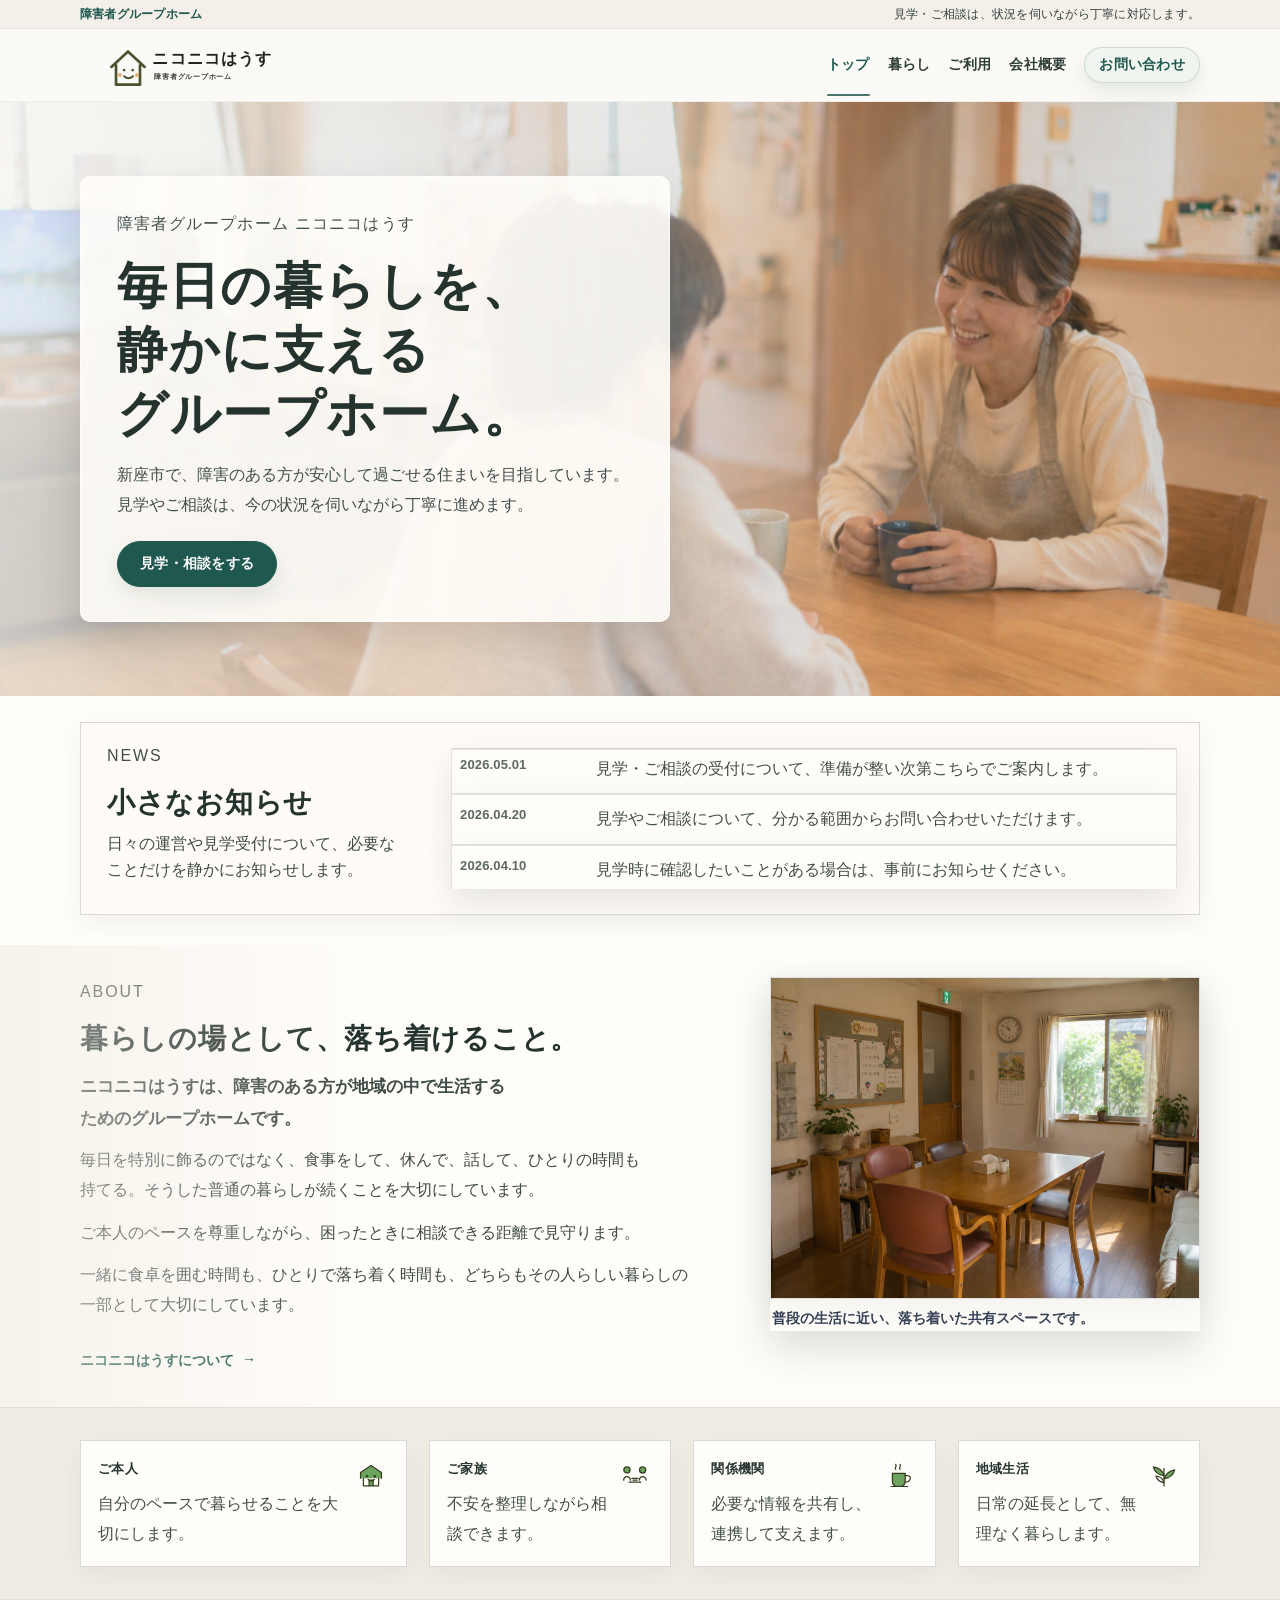
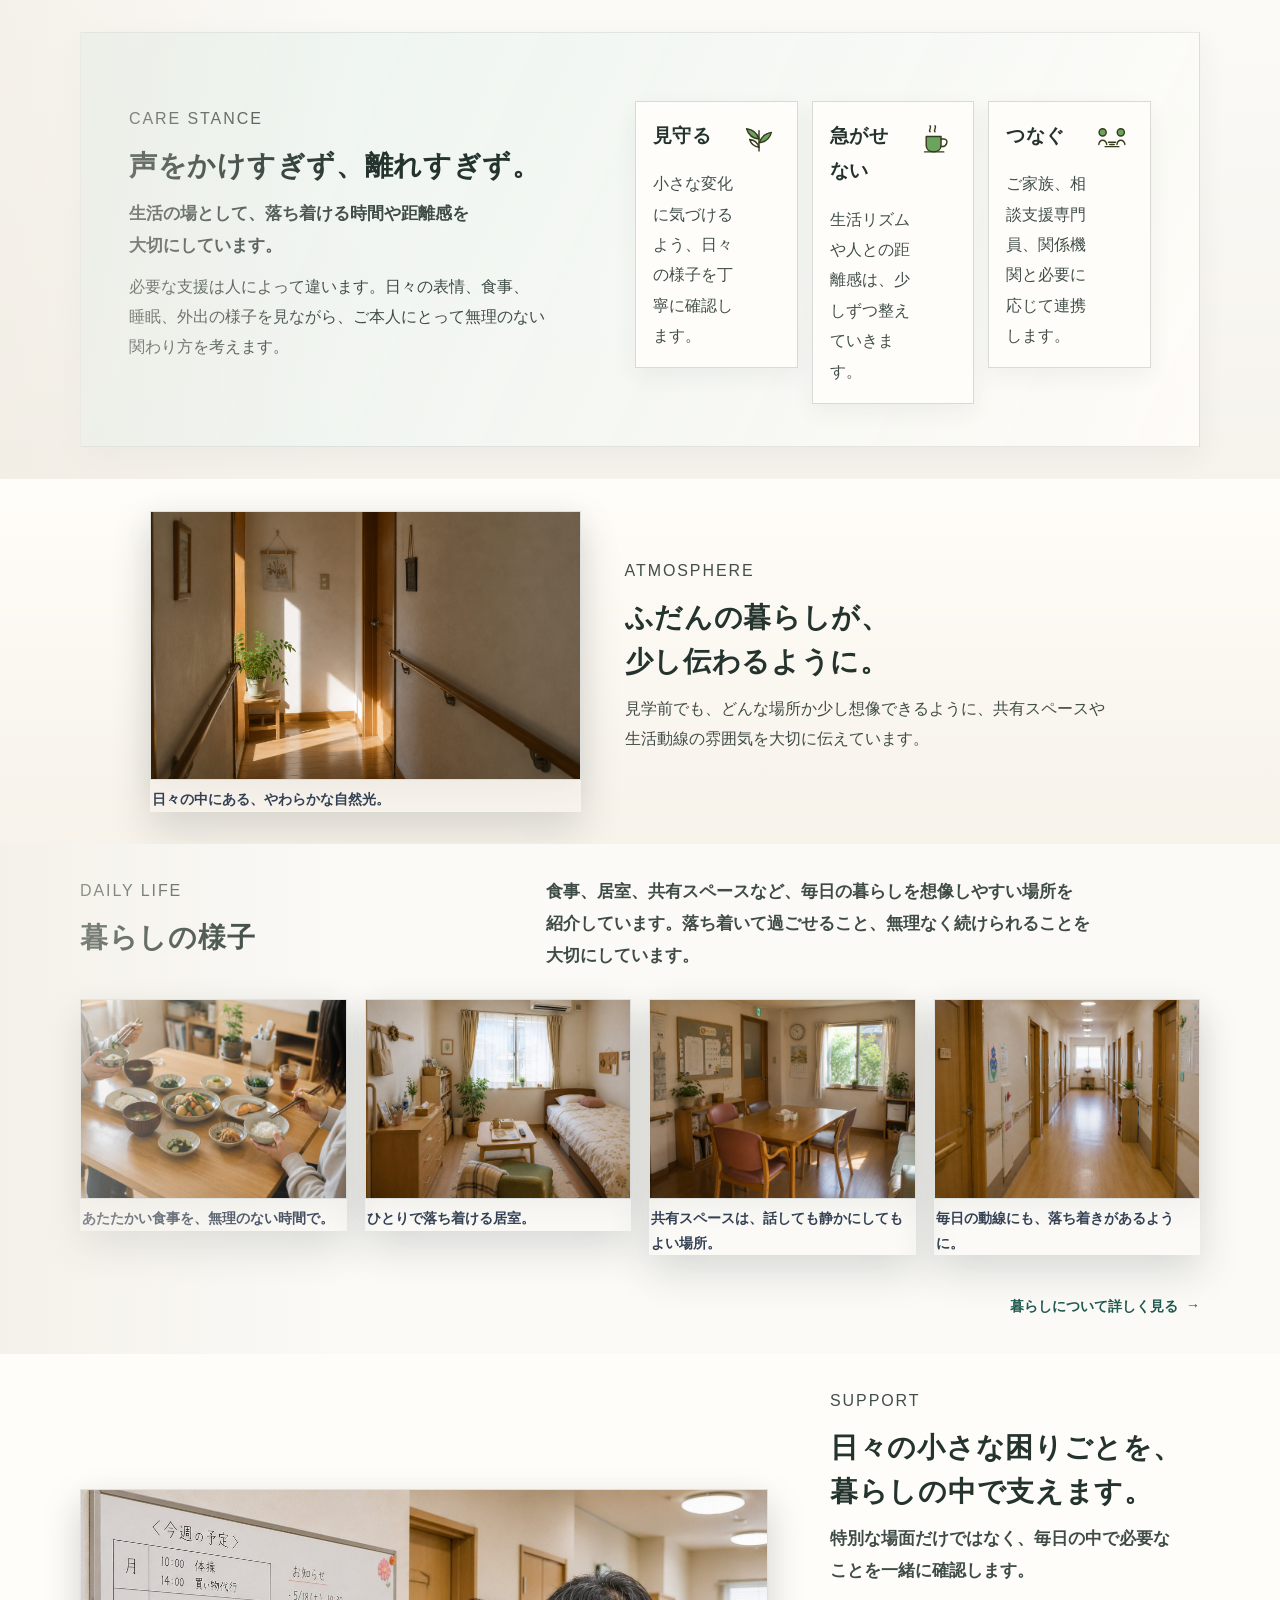
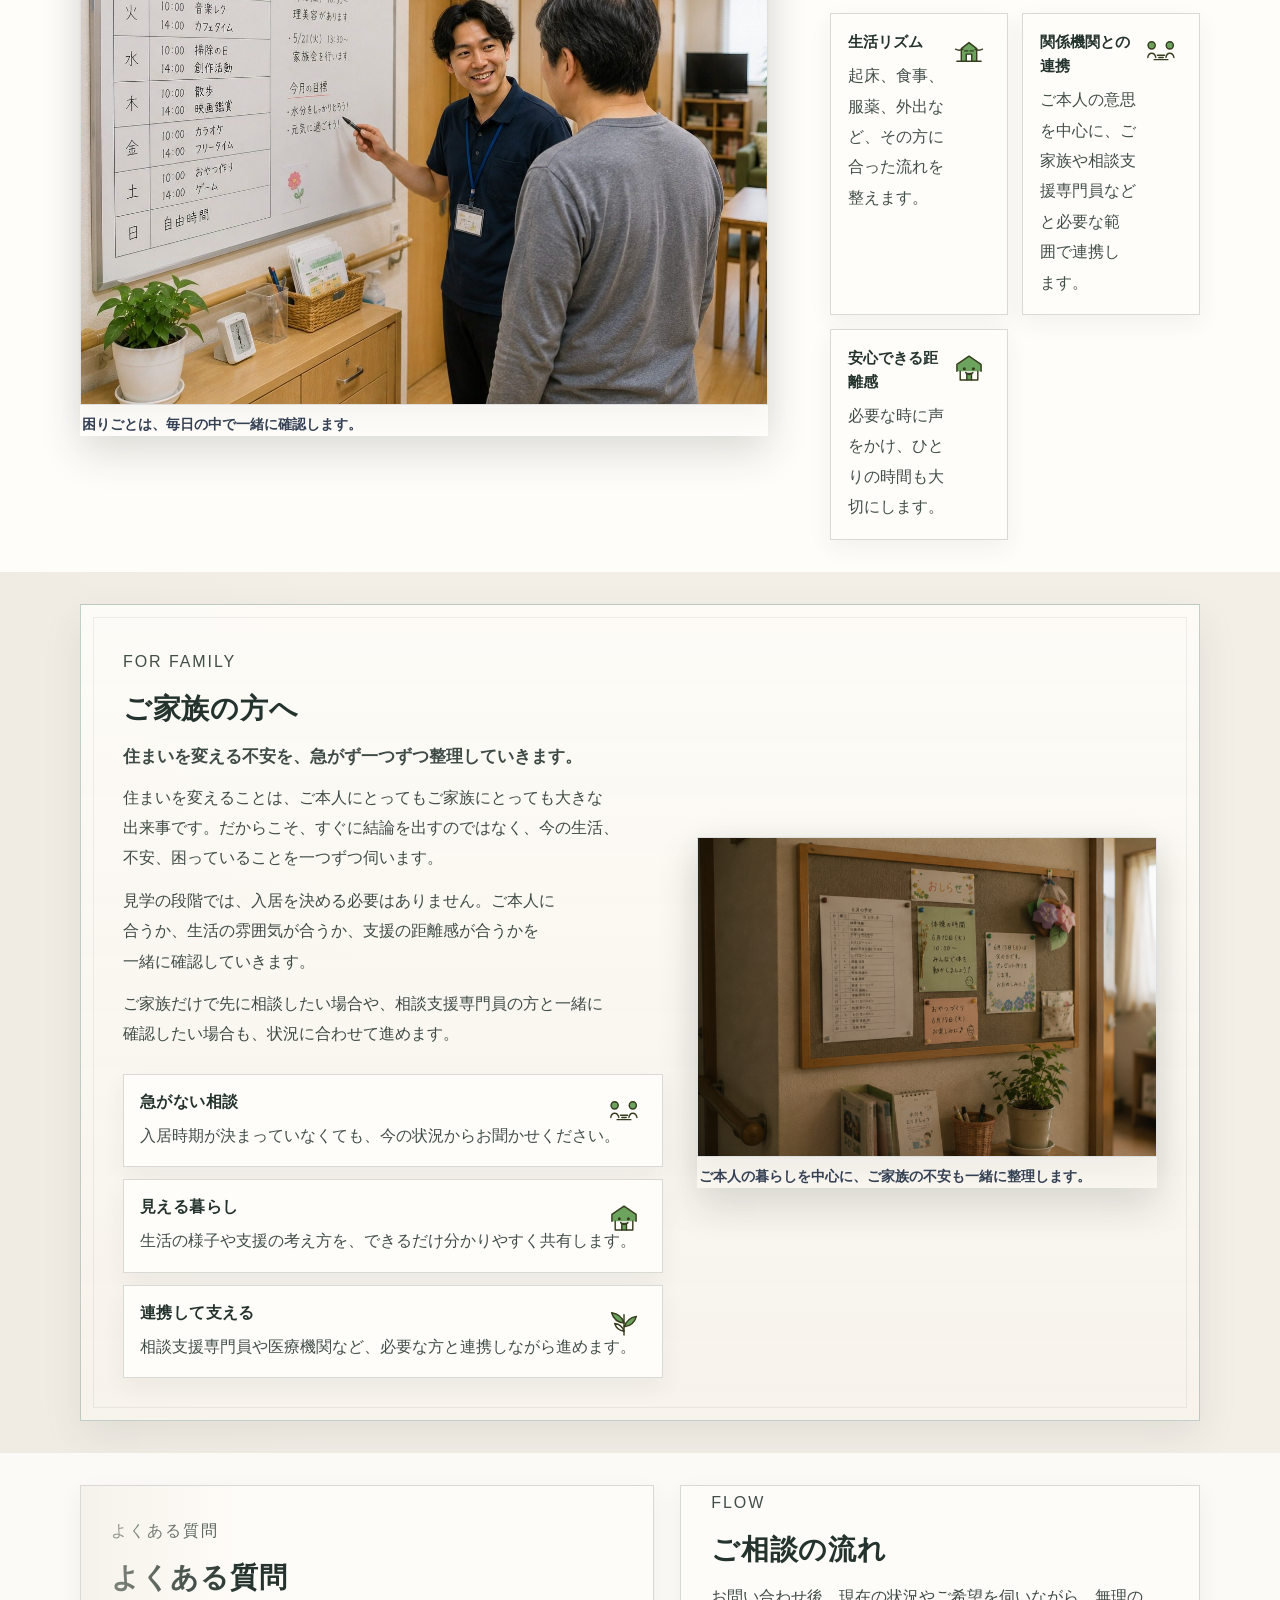
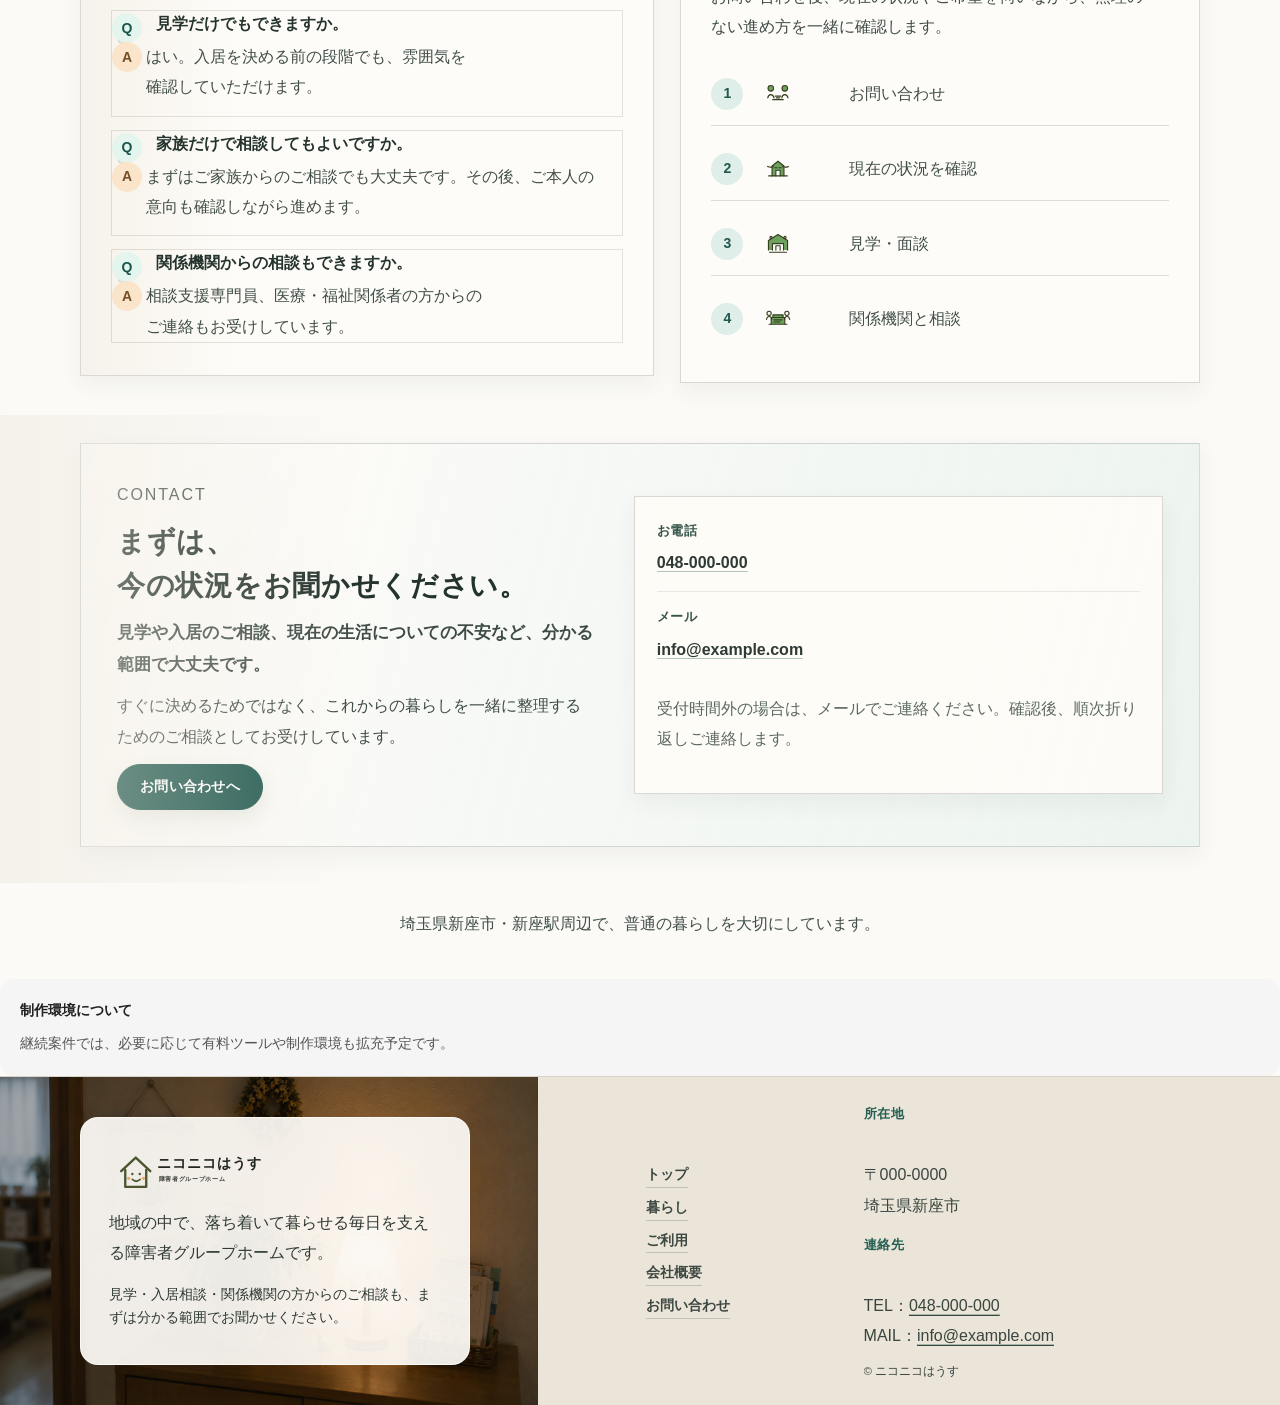
==== nikoniko/index.html @ 6be2452c "Add files via upload" ====
<!DOCTYPE html>

<html lang="ja">
<head>
<meta charset="utf-8"/>
<meta content="width=device-width, initial-scale=1.0" name="viewport"/>
<title>障害者グループホーム ニコニコはうす｜新座市・新座駅周辺</title>
<meta content="ニコニコはうすは、埼玉県新座市・新座駅周辺で落ち着いた暮らしを大切にする障害者グループホームです。普通の生活を大切にしながら、安心して過ごせる住まいを目指しています。" name="description"/>
<link href="assets/img/favicon.ico" rel="icon" sizes="any"/>
<link href="assets/img/favicon.svg" rel="icon" type="image/svg+xml"/>
<link href="assets/img/favicon.png" rel="icon" type="image/png"/>
<link href="assets/img/apple-touch-icon.png" rel="apple-touch-icon"/>
<link href="assets/css/style.css?v=20260510-integrated" rel="stylesheet"/>
<meta content="障害者グループホーム ニコニコはうす｜新座市・新座駅周辺" property="og:title"/><meta content="ニコニコはうすは、埼玉県新座市・新座駅周辺で落ち着いた暮らしを大切にする障害者グループホームです。普通の生活を大切にしながら、安心して過ごせる住まいを目指しています。" property="og:description"/><meta content="website" property="og:type"/><meta content="ニコニコはうす" property="og:site_name"/><meta content="assets/img/hero-sub01.png" property="og:image"/><meta content="summary_large_image" name="twitter:card"/></head>
<body class="page-home">
<header class="site-header">
<div aria-hidden="true" class="header-topline">
<div class="container header-topline-inner">
<span>障害者グループホーム</span>
<span>見学・ご相談は、状況を伺いながら丁寧に対応します。</span>
</div>
</div>
<div class="container header-inner">
<a aria-label="ニコニコはうす トップへ" class="site-logo site-logo-image" href="index.html">
<img alt="ニコニコはうす 障害者グループホーム" src="assets/img/logo-nikoniko-house.svg"/>
</a>
<nav aria-label="グローバルナビゲーション" class="site-nav">
<a class="active" href="index.html">トップ</a>
<a class="" href="life.html">暮らし</a>
<a class="" href="guide.html">ご利用</a>
<a class="" href="company.html">会社概要</a>
<a class="nav-contact" href="contact.html">お問い合わせ</a>
</nav>
</div>
</header>
<main>
<section class="niko-fv" data-fv-version="fv-video3-synced" id="top-fv">
<div aria-hidden="true" class="niko-fv-video-stack">
<video class="niko-fv-video is-consultation is-active" muted="" playsinline="" poster="assets/img/hero-sub01.png" preload="auto">
<source src="assets/video/fv-consultation.mp4" type="video/mp4"/>
</video>
<video class="niko-fv-video is-people" muted="" playsinline="" poster="assets/img/hero-main.png" preload="auto">
<source src="assets/video/fv-people.mp4" type="video/mp4"/>
</video>
<video class="niko-fv-video is-entrance" muted="" playsinline="" poster="assets/img/hero-sub02.png" preload="auto">
<source src="assets/video/fv-entrance.mp4" type="video/mp4"/>
</video>
</div>
<div aria-hidden="true" class="niko-fv-overlay"></div>
<div class="container niko-fv-container">
<div class="niko-fv-copy">
<p class="niko-fv-label">障害者グループホーム ニコニコはうす</p>
<h1>毎日の暮らしを、<br/>静かに支える<br/>グループホーム。</h1>
<p class="niko-fv-lead">新座市で、障害のある方が安心して過ごせる住まいを目指しています。見学やご相談は、今の状況を伺いながら丁寧に進めます。</p>
<div class="niko-fv-actions">
<a class="btn-primary" href="contact.html">見学・相談をする</a>
</div>
</div>
</div>
</section>
<section class="section news-section">
<div class="container news-board">
<div class="news-heading">
<p class="eyebrow">News</p>
<h2 class="section-title">小さなお知らせ</h2>
<p class="section-text">日々の運営や見学受付について、必要なことだけを静かにお知らせします。</p>
</div>
<div aria-label="お知らせ一覧" class="news-list">
<article><time datetime="2026-05-01">2026.05.01</time><p>見学・ご相談の受付について、準備が整い次第こちらでご案内します。</p></article>
<article><time datetime="2026-04-20">2026.04.20</time><p>見学やご相談について、分かる範囲からお問い合わせいただけます。</p></article>
<article><time datetime="2026-04-10">2026.04.10</time><p>見学時に確認したいことがある場合は、事前にお知らせください。</p></article>
</div>
</div>
</section>
<section class="section intro-section" id="about">
<div class="container intro-layout">
<div class="intro-text">
<p class="eyebrow">About</p>
<h2 class="section-title">暮らしの場として、落ち着けること。</h2>
<p class="section-lead">ニコニコはうすは、障害のある方が地域の中で生活するためのグループホームです。</p>
<p class="section-text">毎日を特別に飾るのではなく、食事をして、休んで、話して、ひとりの時間も持てる。そうした普通の暮らしが続くことを大切にしています。</p>
<p class="section-text">ご本人のペースを尊重しながら、困ったときに相談できる距離で見守ります。</p><p class="section-text">一緒に食卓を囲む時間も、ひとりで落ち着く時間も、どちらもその人らしい暮らしの一部として大切にしています。</p>
<a class="text-link" href="company.html">ニコニコはうすについて</a>
</div>
<figure class="intro-photo photo-soft">
<img alt="共有スペースの生活の気配" decoding="async" loading="lazy" src="assets/img/common_space_01.jpg"/>
<figcaption>普段の生活に近い、落ち着いた共有スペースです。</figcaption>
</figure>
</div>
</section>
<section class="section quiet-band">
<div class="container reassurance-strip">
<div><img alt="" aria-hidden="true" class="quiet-card-icon" src="assets/img/illustrations/illust-house.svg"/><span>ご本人</span><p>自分のペースで暮らせることを大切にします。</p></div>
<div><img alt="" aria-hidden="true" class="quiet-card-icon" src="assets/img/illustrations/illust-consultation.svg"/><span>ご家族</span><p>不安を整理しながら相談できます。</p></div>
<div><img alt="" aria-hidden="true" class="quiet-card-icon" src="assets/img/illustrations/illust-cup.svg"/><span>関係機関</span><p>必要な情報を共有し、連携して支えます。</p></div>
<div><img alt="" aria-hidden="true" class="quiet-card-icon" src="assets/img/illustrations/illust-leaf.svg"/><span>地域生活</span><p>日常の延長として、無理なく暮らします。</p></div>
</div>
</section>
<section class="section values-section" id="values">
<div class="container values-layout">
<div>
<p class="eyebrow">Care stance</p>
<h2 class="section-title">声をかけすぎず、離れすぎず。</h2>
<p class="section-lead">生活の場として、落ち着ける時間や距離感を大切にしています。</p>
<p class="section-text">必要な支援は人によって違います。日々の表情、食事、睡眠、外出の様子を見ながら、ご本人にとって無理のない関わり方を考えます。</p>
</div>
<div class="value-cards">
<article><img alt="" aria-hidden="true" class="card-mini-icon" src="assets/img/illustrations/illust-leaf.svg"/><h3>見守る</h3><p>小さな変化に気づけるよう、日々の様子を丁寧に確認します。</p></article>
<article><img alt="" aria-hidden="true" class="card-mini-icon" src="assets/img/illustrations/illust-cup.svg"/><h3>急がせない</h3><p>生活リズムや人との距離感は、少しずつ整えていきます。</p></article>
<article><img alt="" aria-hidden="true" class="card-mini-icon" src="assets/img/illustrations/illust-consultation.svg"/><h3>つなぐ</h3><p>ご家族、相談支援専門員、関係機関と必要に応じて連携します。</p></article>
</div>
</div>
</section>
<section class="section home-air-break-section">
<div class="container home-air-break">
<figure class="photo-soft">
<img alt="室内に入る自然光" decoding="async" loading="lazy" src="assets/img/company_light_01.jpg"/>
<figcaption>日々の中にある、やわらかな自然光。</figcaption>
</figure>
<div>
<p class="eyebrow">Atmosphere</p>
<h2 class="section-title">ふだんの暮らしが、少し伝わるように。</h2>
<p class="section-text">見学前でも、どんな場所か少し想像できるように、共有スペースや生活動線の雰囲気を大切に伝えています。</p>
</div>
</div>
</section>
<section class="section life-section" id="life">
<div class="container">
<div class="section-heading split-heading">
<div>
<p class="eyebrow">Daily life</p>
<h2 class="section-title">暮らしの様子</h2>
</div>
<p class="section-lead">食事、居室、共有スペースなど、毎日の暮らしを想像しやすい場所を紹介しています。落ち着いて過ごせること、無理なく続けられることを大切にしています。</p>
</div>
<div class="editorial-gallery">
<figure class="life-photo-large photo-soft"><img alt="食卓まわりの自然な生活感" decoding="async" loading="lazy" src="assets/img/meal.jpg"/><figcaption>あたたかい食事を、無理のない時間で。</figcaption></figure>
<figure class="life-photo-tall photo-soft"><img alt="居室" decoding="async" loading="lazy" src="assets/img/room.jpg"/><figcaption>ひとりで落ち着ける居室。</figcaption></figure>
<figure class="life-photo-mid photo-soft"><img alt="共有スペース" decoding="async" loading="lazy" src="assets/img/common_space_01.jpg"/><figcaption>共有スペースは、話しても静かにしてもよい場所。</figcaption></figure>
<figure class="life-photo-small photo-soft"><img alt="廊下" decoding="async" loading="lazy" src="assets/img/hallway.jpg"/><figcaption>毎日の動線にも、落ち着きがあるように。</figcaption></figure>
</div>
<div class="section-link-row"><a class="text-link" href="life.html">暮らしについて詳しく見る</a></div>
</div>
</section>
<section class="section support-section" id="support">
<div class="container support-layout">
<figure class="support-photo photo-soft"><img alt="支援の様子" decoding="async" loading="lazy" src="assets/img/support.jpg"/><figcaption>困りごとは、毎日の中で一緒に確認します。</figcaption></figure>
<div>
<p class="eyebrow">Support</p>
<h2 class="section-title">日々の小さな困りごとを、暮らしの中で支えます。</h2>
<p class="section-lead">特別な場面だけではなく、毎日の中で必要なことを一緒に確認します。</p>
<div class="simple-list">
<article><img alt="" aria-hidden="true" class="card-mini-icon" src="assets/img/illustrations/illust-start.svg"/><h3>生活リズム</h3><p>起床、食事、服薬、外出など、その方に合った流れを整えます。</p></article>
<article><img alt="" aria-hidden="true" class="card-mini-icon" src="assets/img/illustrations/illust-consultation.svg"/><h3>関係機関との連携</h3><p>ご本人の意思を中心に、ご家族や相談支援専門員などと必要な範囲で連携します。</p></article>
<article><img alt="" aria-hidden="true" class="card-mini-icon" src="assets/img/illustrations/illust-house.svg"/><h3>安心できる距離感</h3><p>必要な時に声をかけ、ひとりの時間も大切にします。</p></article>
</div>
</div>
</div>
</section>
<section class="section family-section" id="family">
<div class="container family-layout family-card-strong">
<div class="family-text">
<p class="eyebrow">For family</p>
<h2 class="section-title">ご家族の方へ</h2>
<p class="section-lead">住まいを変える不安を、急がず一つずつ整理していきます。</p>
<p class="section-text">住まいを変えることは、ご本人にとってもご家族にとっても大きな出来事です。だからこそ、すぐに結論を出すのではなく、今の生活、不安、困っていることを一つずつ伺います。</p>
<p class="section-text">見学の段階では、入居を決める必要はありません。ご本人に合うか、生活の雰囲気が合うか、支援の距離感が合うかを一緒に確認していきます。</p><p class="section-text">ご家族だけで先に相談したい場合や、相談支援専門員の方と一緒に確認したい場合も、状況に合わせて進めます。</p>
<div class="family-notes">
<article><img alt="" aria-hidden="true" class="card-mini-icon" src="assets/img/illustrations/illust-consultation.svg"/><h3>急がない相談</h3><p>入居時期が決まっていなくても、今の状況からお聞かせください。</p></article>
<article><img alt="" aria-hidden="true" class="card-mini-icon" src="assets/img/illustrations/illust-house.svg"/><h3>見える暮らし</h3><p>生活の様子や支援の考え方を、できるだけ分かりやすく共有します。</p></article>
<article><img alt="" aria-hidden="true" class="card-mini-icon" src="assets/img/illustrations/illust-leaf.svg"/><h3>連携して支える</h3><p>相談支援専門員や医療機関など、必要な方と連携しながら進めます。</p></article>
</div>
</div>
<figure class="family-photo photo-soft">
<img alt="小さなお知らせ掲示" decoding="async" loading="lazy" src="assets/img/news_board_01.jpg"/>
<figcaption>ご本人の暮らしを中心に、ご家族の不安も一緒に整理します。</figcaption>
</figure>
</div>
</section>
<section class="section guide-section">
<div class="container lower-two-column">
<section class="faq-panel" id="faq">
<p class="eyebrow">よくある質問</p>
<h2 class="section-title">よくある質問</h2>
<div class="faq-list">
<article class="faq-item"><h3>見学だけでもできますか。</h3><p class="faq-answer">はい。入居を決める前の段階でも、雰囲気を確認していただけます。</p></article>
<article class="faq-item"><h3>家族だけで相談してもよいですか。</h3><p class="faq-answer">まずはご家族からのご相談でも大丈夫です。その後、ご本人の意向も確認しながら進めます。</p></article>
<article class="faq-item"><h3>関係機関からの相談もできますか。</h3><p class="faq-answer">相談支援専門員、医療・福祉関係者の方からのご連絡もお受けしています。</p></article>
</div>
</section>
<section class="flow-panel">
<p class="eyebrow">Flow</p>
<h2 class="section-title">ご相談の流れ</h2>
<p class="section-text">お問い合わせ後、現在の状況やご希望を伺いながら、無理のない進め方を一緒に確認します。</p>
<ol class="flow-list">
<li><span>1</span><img alt="" aria-hidden="true" class="flow-illust" src="assets/img/illustrations/illust-consultation.svg"/><p>お問い合わせ</p></li>
<li><span>2</span><img alt="" aria-hidden="true" class="flow-illust" src="assets/img/illustrations/illust-start.svg"/><p>現在の状況を確認</p></li>
<li><span>3</span><img alt="" aria-hidden="true" class="flow-illust" src="assets/img/illustrations/illust-tour.svg"/><p>見学・面談</p></li>
<li><span>4</span><img alt="" aria-hidden="true" class="flow-illust" src="assets/img/illustrations/illust-trial.svg"/><p>関係機関と相談</p></li>
</ol>
</section>
</div>
</section>
<section class="section contact-section home-contact-section" id="contact">
<div class="container contact-panel">
<div class="contact-text">
<p class="eyebrow">Contact</p>
<h2 class="section-title">まずは、今の状況をお聞かせください。</h2>
<p class="section-lead">見学や入居のご相談、現在の生活についての不安など、分かる範囲で大丈夫です。</p>
<p class="section-text">すぐに決めるためではなく、これからの暮らしを一緒に整理するためのご相談としてお受けしています。</p>
<a class="btn-primary" href="contact.html">お問い合わせへ</a>
</div>
<div class="contact-box">
<div class="contact-item"><span>お電話</span><strong><a href="tel:0300000000">048-000-000</a></strong></div>
<div class="contact-item"><span>メール</span><strong><a href="mailto:info@example.com">info@example.com</a></strong></div>
<p class="footer-small">受付時間外の場合は、メールでご連絡ください。確認後、順次折り返しご連絡します。</p>
</div>
</div>
</section>
<div class="top-area-note">
<p>埼玉県新座市・新座駅周辺で、普通の暮らしを大切にしています。</p>
</div>

<div style="margin-top:40px;padding:18px 20px;background:#f5f5f5;border-radius:14px;font-size:0.9rem;line-height:1.9;color:#555;">
<strong style="display:block;margin-bottom:6px;color:#222;">制作環境について</strong>
継続案件では、必要に応じて有料ツールや制作環境も拡充予定です。
</div>

</main>
<nav aria-label="スマートフォン用固定ナビゲーション" class="sp-bottom-nav">
<a href="index.html">トップ</a>
<a href="life.html">暮らし</a>
<a href="guide.html">ご利用</a>
<a href="company.html">会社</a>
<a href="contact.html">相談</a>
</nav>
<footer class="site-footer">
<div class="container footer-main">
<div class="footer-about">
<a aria-label="ニコニコはうす トップへ" class="footer-logo" href="index.html">
<img alt="ニコニコはうす 障害者グループホーム" src="assets/img/logo-nikoniko-house.svg"/>
</a>
<p>地域の中で、落ち着いて暮らせる毎日を支える障害者グループホームです。</p>
<p class="footer-small">見学・入居相談・関係機関の方からのご相談も、まずは分かる範囲でお聞かせください。</p>
</div>
<div aria-label="フッターナビゲーション" class="footer-links">
<a href="index.html">トップ</a>
<a href="life.html">暮らし</a>
<a href="guide.html">ご利用</a>
<a href="company.html">会社概要</a>
<a href="contact.html">お問い合わせ</a>
</div>
<div class="footer-info">
<p><strong>所在地</strong><br/>〒000-0000<br/>埼玉県新座市</p>
<p><strong>連絡先</strong><br/>TEL：<a href="tel:0300000000">048-000-000</a><br/>MAIL：<a href="mailto:info@example.com">info@example.com</a></p>
<p class="footer-copy">© ニコニコはうす</p>
</div>
</div>
<div class="container footer-bottom">
<span>© ニコニコはうす</span>
<span>障害福祉サービス・共同生活援助</span>
</div>
</footer>
<script src="assets/js/main.js?v=20260510-integrated"></script>



</body>
</html>
---- nikoniko/assets/css/style.css ----
*,*::before,*::after{box-sizing:border-box}
:root{
  --ink:#2f3a36;
  --muted:#56635e;
  --soft:#fbfaf7;
  --paper:#fffdf9;
  --warm:#f3eee6;
  --warm-2:#eee6da;
  --green:#245f54;
  --green-soft:#e8f2ee;
  --line:rgba(47,58,54,.12);
  --shadow:0 10px 28px rgba(47,58,54,.055);
}
html{scroll-behavior:smooth}
body{margin:0;font-family:"Yu Gothic","Hiragino Kaku Gothic ProN","Meiryo",sans-serif;font-size:16px;line-height:1.9;color:var(--ink);background:var(--soft);-webkit-font-smoothing:antialiased;text-rendering:optimizeLegibility}
img{max-width:100%;display:block}
a{color:inherit;text-decoration:none}
p,h1,h2,h3{overflow-wrap:anywhere;text-wrap:pretty}
.container{width:min(1120px,calc(100% - 48px));margin:0 auto}

.site-header{position:sticky;top:0;z-index:40;background:rgba(251,250,247,.96);backdrop-filter:blur(14px);border-bottom:1px solid rgba(47,58,54,.1)}
.header-topline{background:rgba(241,236,228,.72);border-bottom:1px solid rgba(47,58,54,.075);font-size:12px;color:#64716b}
.header-topline-inner{min-height:28px;display:flex;align-items:center;justify-content:space-between;gap:18px;letter-spacing:.02em}
.header-topline-inner span:first-child{font-weight:700;color:var(--green)}
.header-inner{min-height:74px;display:flex;align-items:center;justify-content:space-between;gap:26px}
.site-logo{display:grid;grid-template-columns:auto 1fr;grid-template-areas:"mark name" "mark sub";column-gap:11px;align-items:center;color:var(--green);white-space:nowrap}
.logo-mark{grid-area:mark;width:38px;height:38px;display:inline-flex;align-items:center;justify-content:center;border:1px solid rgba(36,95,84,.22);border-radius:50%;background:#fffdf9;font-size:12px;font-weight:700;letter-spacing:.02em}
.logo-text{grid-area:name;font-size:20px;font-weight:700;letter-spacing:.04em;line-height:1.25}
.logo-sub{grid-area:sub;font-size:11px;font-weight:600;letter-spacing:.08em;color:#68746f;line-height:1.25}
.site-nav{display:flex;align-items:center;gap:21px;font-size:14px;color:#3d4a45}
.site-nav a{position:relative;font-weight:600;letter-spacing:.02em;line-height:1.4;transition:color .2s ease;padding:4px 0}
.site-nav a:hover,.site-nav a.active{color:var(--green)}
.site-nav a.active::after{content:"";position:absolute;left:0;right:0;bottom:-18px;height:2px;background:var(--green);border-radius:999px;opacity:.8}
.nav-contact{padding:10px 17px!important;border:1px solid rgba(36,95,84,.38);border-radius:999px;background:#fffdf9;color:var(--green)!important}
.nav-contact.active{background:var(--green);color:#fff!important}
.nav-contact.active::after{display:none}

.section{padding:68px 0}
.eyebrow{margin:0 0 10px;font-size:12px;font-weight:700;letter-spacing:.12em;text-transform:uppercase;color:var(--green)}
.section-title{margin:0 0 18px;font-size:clamp(24px,2.2vw,32px);line-height:1.55;letter-spacing:.025em;font-weight:700;color:var(--green);max-width:13.5em}
.section-lead{margin:0 0 18px;font-size:clamp(16px,1.42vw,18px);line-height:2;color:#2f3a36;max-width:41em}
.section-text{margin:0 0 12px;font-size:15.5px;line-height:2;color:#46524d;max-width:48em}
.text-link{display:inline-flex;align-items:center;gap:8px;margin-top:14px;font-size:14px;font-weight:700;color:var(--green)}
.text-link::after{content:"→";font-size:14px;transform:translateY(-1px)}
.section-link-row{margin-top:24px;text-align:right}

.photo-soft{margin:0}
.photo-soft img{width:100%;border-radius:5px;object-fit:cover;box-shadow:var(--shadow);border:1px solid rgba(47,58,54,.08);background:#eee}
.photo-soft figcaption{margin-top:9px;font-size:12.5px;line-height:1.75;color:#68746f}
.btn-primary{display:inline-flex;align-items:center;justify-content:center;min-height:44px;padding:12px 22px;border-radius:999px;background:var(--green);border:1px solid var(--green);color:#fff;font-size:14px;font-weight:700;line-height:1.4;letter-spacing:.02em;box-shadow:0 6px 16px rgba(36,95,84,.12)}
.btn-primary:hover{opacity:.92}
.btn-text{display:inline-flex;align-items:center;font-size:14px;font-weight:700;color:var(--green)}
.btn-text::after{content:"→";margin-left:8px}

.hero-corporate{position:relative;min-height:520px;overflow:hidden;background:#efe8dd}
.hero-slider{position:absolute;inset:0}
.slide{position:absolute;inset:0;width:100%;height:100%;object-fit:cover;object-position:center;opacity:0;transition:opacity 1.6s ease,transform 7.5s linear;transform:scale(1)}
.slide.active{opacity:1;transform:scale(1.035)}
.hero-shade{position:absolute;inset:0;background:linear-gradient(90deg,rgba(25,30,27,.27),rgba(25,30,27,.05) 52%,rgba(25,30,27,.08))}
.hero-container{position:relative;min-height:520px;display:flex;align-items:center}
.hero-copy{width:min(560px,100%);padding:35px 39px 37px;background:rgba(255,253,249,.91);border:1px solid rgba(255,255,255,.65);border-radius:7px;box-shadow:0 20px 48px rgba(0,0,0,.12)}
.hero-label{margin:0 0 14px;font-size:13px;font-weight:700;letter-spacing:.08em;color:var(--green)}
.hero-copy h1{margin:0 0 16px;font-size:clamp(34px,4.3vw,52px);line-height:1.32;font-weight:600;letter-spacing:.035em;color:#24332d}
.hero-lead{margin:0 0 24px;font-size:15.5px;line-height:2;color:#3f4b46;max-width:35em}
.hero-actions{display:flex;align-items:center;gap:20px;flex-wrap:wrap}

.intro-section{background:#fffdf9}
.intro-layout{display:grid;grid-template-columns:1fr 430px;gap:64px;align-items:center}
.intro-text{max-width:620px}
.intro-photo img{aspect-ratio:4/3}
.quiet-band{padding:28px 0;background:#f1ece4;border-top:1px solid rgba(47,58,54,.07);border-bottom:1px solid rgba(47,58,54,.07)}
.reassurance-strip{display:grid;grid-template-columns:1.35fr repeat(3,1fr);gap:22px;align-items:start}
.reassurance-strip div{padding:0 18px;border-left:1px solid rgba(47,58,54,.12)}
.reassurance-strip div:first-child{padding-left:0;border-left:none}
.reassurance-strip span{display:block;margin:0 0 6px;font-size:13px;font-weight:700;color:var(--green)}
.reassurance-strip .strip-label{font-size:12px;letter-spacing:.1em;text-transform:uppercase}
.reassurance-strip p{margin:0;font-size:14px;line-height:1.85;color:#54615c}

.values-section{background:linear-gradient(180deg,#fbfaf7,#f6f3ed)}
.values-layout{display:grid;grid-template-columns:.88fr 1fr;gap:52px;align-items:center;padding:42px 48px;border:1px solid rgba(47,58,54,.1);background:linear-gradient(115deg,rgba(232,242,238,.82),rgba(255,253,249,.86));box-shadow:var(--shadow)}
.values-photo img{aspect-ratio:4/3}
.value-cards{display:grid;grid-template-columns:repeat(3,minmax(0,1fr));gap:14px;margin-top:26px}
.value-card{padding:18px 16px;background:rgba(255,253,249,.78);border:1px solid rgba(47,58,54,.14)}
.value-card h3{margin:0 0 8px;font-size:15px;line-height:1.6;color:var(--green)}
.value-card p{margin:0;font-size:14.5px;line-height:1.85;color:#46524d}

.life-section{background:#fbfaf7}
.split-heading{display:grid;grid-template-columns:.78fr 1.22fr;gap:48px;align-items:start;margin-bottom:34px}
.editorial-gallery{display:grid;grid-template-columns:1.18fr .82fr 1fr .78fr;gap:18px;align-items:start}
.life-photo{margin:0}
.life-photo img{width:100%;object-fit:cover;border-radius:5px;box-shadow:0 8px 20px rgba(47,58,54,.055);border:1px solid rgba(47,58,54,.08)}
.life-photo-large img{aspect-ratio:4/3}
.life-photo-tall img{aspect-ratio:3/4}
.life-photo-mid img{aspect-ratio:4/3}
.life-photo-small{margin-top:34px}
.life-photo-small img{aspect-ratio:4/5}
.life-photo figcaption{margin-top:8px;font-size:12.4px;line-height:1.65;color:#68746f;text-align:center}

.support-section{background:#fffdf9}
.support-layout{display:grid;grid-template-columns:1fr 370px;gap:62px;align-items:center}
.support-text{max-width:700px}
.support-photo img{aspect-ratio:4/3}
.simple-list{display:grid;grid-template-columns:1fr 1fr;gap:16px;margin-top:26px}
.simple-list.three{grid-template-columns:repeat(3,minmax(0,1fr))}
.simple-list article{padding:18px 17px 16px;border:1px solid rgba(47,58,54,.14);background:rgba(255,253,249,.72)}
.simple-list h3{margin:0 0 8px;font-size:15px;line-height:1.6;color:var(--green)}
.simple-list p{margin:0;font-size:14.6px;line-height:1.9;color:#46524d}

.family-section{background:var(--warm);padding:72px 0}
.family-layout{display:grid;grid-template-columns:1fr 410px;gap:64px;align-items:center}
.family-text{max-width:735px}
.family-photo img{aspect-ratio:4/3}
.family-notes{margin-top:26px;display:grid;gap:10px;max-width:680px}
.family-notes article{display:grid;grid-template-columns:44px 1fr;gap:14px;align-items:start;padding:14px 0;border-top:1px solid rgba(47,58,54,.12)}
.family-notes span{font-size:12px;font-weight:700;color:var(--green);letter-spacing:.08em}
.family-notes p{margin:0;font-size:14.8px;line-height:1.85;color:#46524d}

.guide-section{background:#fbfaf7;padding:58px 0 38px}
.lower-two-column{display:grid;grid-template-columns:1.05fr .95fr;gap:26px;align-items:start}
.faq-panel,.flow-panel,.quiet-callout{padding:30px 30px 32px;background:rgba(255,253,249,.86);border:1px solid rgba(47,58,54,.12);box-shadow:0 6px 18px rgba(47,58,54,.035)}
.faq-list{display:grid;gap:13px}
.faq-item{padding:0 0 13px;border-bottom:1px solid rgba(47,58,54,.1)}
.faq-item:last-child{border-bottom:none;padding-bottom:0}
.faq-item h3{margin:0 0 5px;font-size:15px;line-height:1.65;color:var(--green)}
.faq-item p{margin:0;font-size:14.7px;line-height:1.9;color:#46524d}
.flow-list{list-style:none;margin:20px 0 0;padding:0;display:grid;gap:12px}
.flow-list li{display:grid;grid-template-columns:32px 1fr;gap:12px;align-items:start;padding:10px 0;border-bottom:1px solid rgba(47,58,54,.08)}
.flow-list li:last-child{border-bottom:none}
.flow-list span{display:inline-flex;align-items:center;justify-content:center;width:28px;height:28px;border-radius:50%;background:var(--green-soft);color:var(--green);font-size:13px;font-weight:700}
.flow-list p{margin:0;font-size:14.8px;line-height:1.85;color:#46524d}
.large-flow{margin-top:0}
.large-flow li{grid-template-columns:42px 1fr;padding:18px 0}
.large-flow span{width:34px;height:34px}
.large-flow strong{display:block;margin-bottom:3px;color:var(--green);font-size:16px}

.contact-section{background:#fbfaf7;padding:38px 0 68px}
.contact-panel{display:grid;grid-template-columns:.95fr 1.05fr;gap:38px;align-items:center;padding:36px;background:linear-gradient(105deg,rgba(255,253,249,.92),rgba(232,242,238,.76));border:1px solid rgba(47,58,54,.13);box-shadow:var(--shadow)}
.contact-text{max-width:560px}
.contact-box{padding:22px;background:rgba(255,253,249,.86);border:1px solid rgba(47,58,54,.14);display:grid;gap:13px}
.contact-box.wide{margin-top:24px;max-width:520px}
.contact-item{padding-bottom:12px;border-bottom:1px solid rgba(47,58,54,.1)}
.contact-item:last-of-type{border-bottom:none;padding-bottom:0}
.contact-item span{display:block;margin-bottom:5px;font-size:13px;font-weight:700;letter-spacing:.04em;color:#68746f}
.contact-item strong{font-size:16px;font-weight:600;color:#2f3a36}

.site-footer{padding:46px 0 24px;background:#f1ece4;border-top:1px solid rgba(47,58,54,.1)}
.footer-main{display:grid;grid-template-columns:1.25fr .85fr 1.1fr;gap:42px;align-items:start;color:#56635e;font-size:13.5px;line-height:1.9}
.footer-brand{margin-bottom:10px;font-size:19px;font-weight:700;letter-spacing:.04em;color:var(--green)}
.footer-about p,.footer-info p{margin:0 0 8px;max-width:350px}
.footer-small{font-size:12.8px;color:#6b7671}
.footer-links{display:grid;grid-template-columns:1fr;gap:7px}
.footer-links a{font-weight:600;color:#3f4b46}
.footer-info strong{font-size:12.5px;color:var(--green);letter-spacing:.04em}
.footer-bottom{margin-top:28px;padding-top:18px;border-top:1px solid rgba(47,58,54,.09);font-size:12px;color:#727d78;display:flex;align-items:center;justify-content:space-between;gap:16px}

.sub-page{background:#fbfaf7}
.sub-hero{padding:84px 0 70px;background:linear-gradient(180deg,rgba(232,242,238,.94),rgba(251,250,247,.92));border-bottom:1px solid rgba(47,58,54,.08)}
.sub-hero-inner{max-width:980px}
.sub-label{margin:0 0 14px;font-size:13px;font-weight:700;letter-spacing:.1em;text-transform:uppercase;color:var(--green)}
.sub-hero h1{margin:0 0 18px;font-size:clamp(34px,4vw,48px);line-height:1.35;font-weight:600;letter-spacing:.035em;color:#24332d}
.sub-hero p{margin:0;max-width:720px;font-size:16px;line-height:2;color:#4c5954}
.sub-intro-layout{display:grid;grid-template-columns:1fr 420px;gap:58px;align-items:center}
.sub-intro-layout.reverse{grid-template-columns:420px 1fr}
.sub-intro-layout img{aspect-ratio:4/3}
.section-warm{background:var(--warm)}
.message-box{padding:40px 42px;background:rgba(255,253,249,.58);border:1px solid rgba(47,58,54,.11)}
.company-grid{display:grid;grid-template-columns:.72fr 1.28fr;gap:58px;align-items:start}
.principle-list{display:grid;gap:0;border-top:1px solid rgba(47,58,54,.12)}
.principle-list article{padding:20px 0;border-bottom:1px solid rgba(47,58,54,.12)}
.principle-list h3{margin:0 0 6px;font-size:17px;line-height:1.6;color:var(--green)}
.principle-list p{margin:0;font-size:15.2px;line-height:1.95;color:#46524d;max-width:48em}
.soft-profile-section{padding-top:56px}
.profile-layout{display:grid;grid-template-columns:.72fr 1.28fr;gap:54px;align-items:start}
.info-list{display:grid;gap:0;margin:0;border-top:1px solid rgba(47,58,54,.12)}
.info-list div{display:grid;grid-template-columns:180px 1fr;padding:18px 0;border-bottom:1px solid rgba(47,58,54,.12)}
.info-list dt{font-weight:700;color:var(--green)}
.info-list dd{margin:0;color:#4b5853;line-height:1.9}
.life-detail-grid{display:grid;grid-template-columns:repeat(2,minmax(0,1fr));gap:26px}
.life-detail-grid article{display:grid;grid-template-columns:42% 1fr;background:#fffdf9;border:1px solid rgba(47,58,54,.1);box-shadow:0 6px 18px rgba(47,58,54,.035)}
.life-detail-grid img{width:100%;height:100%;min-height:230px;object-fit:cover}
.life-detail-grid article>div{padding:24px 24px 26px}
.life-detail-grid h2{margin:0 0 10px;font-size:22px;line-height:1.5;color:var(--green)}
.life-detail-grid p{margin:0;font-size:15.2px;line-height:1.95;color:#4c5954}
.note-layout{display:grid;grid-template-columns:1fr 360px;gap:52px;align-items:center}
.note-layout img{aspect-ratio:4/3}
.life-note-section{background:#fffdf9}
.life-bottom-message{max-width:760px;padding:34px 38px;background:rgba(255,253,249,.58);border:1px solid rgba(47,58,54,.11)}
.life-bottom-message h2{margin:0 0 12px;font-size:26px;line-height:1.65;color:var(--green)}
.life-bottom-message p{margin:0;font-size:15.5px;line-height:2;color:#46524d}
.guide-detail-layout{display:grid;grid-template-columns:.75fr 1.25fr;gap:54px;align-items:start}
.guide-cards{display:grid;grid-template-columns:repeat(3,minmax(0,1fr));gap:18px}
.guide-cards article{padding:26px 24px;background:rgba(255,253,249,.72);border:1px solid rgba(47,58,54,.12)}
.guide-cards h2{margin:0 0 10px;font-size:20px;line-height:1.55;color:var(--green)}
.guide-cards p{margin:0;font-size:15px;line-height:1.95;color:#46524d}
.quiet-callout{background:linear-gradient(180deg,#fffdf9,#f8f4ed)}
.quiet-callout h2{margin:0 0 14px;font-size:24px;line-height:1.6;color:var(--green)}
.quiet-callout p{margin:0 0 20px;font-size:15.2px;line-height:1.95;color:#46524d}
.contact-page-layout{display:grid;grid-template-columns:1fr 420px;gap:58px;align-items:center}
.contact-page-layout img{aspect-ratio:4/3}
.contact-notes{display:grid;grid-template-columns:.9fr 1.1fr;gap:48px;align-items:start}
.contact-writing-section{background:#fffdf9}
.writing-layout{display:grid;grid-template-columns:.75fr 1.25fr;gap:50px;align-items:start}
.mail-guide-list{display:grid;gap:0;border-top:1px solid rgba(47,58,54,.12)}
.mail-guide-list p{margin:0;padding:15px 0;border-bottom:1px solid rgba(47,58,54,.12);font-size:15px;line-height:1.85;color:#46524d}

@media(max-width:1040px){
  .site-nav{gap:16px;font-size:13px}
  .intro-layout,.values-layout,.support-layout,.family-layout,.lower-two-column,.contact-panel,.sub-intro-layout,.sub-intro-layout.reverse,.guide-detail-layout,.contact-page-layout,.contact-notes,.note-layout,.company-grid,.profile-layout,.writing-layout{grid-template-columns:1fr}
  .intro-photo,.support-photo,.family-photo,.sub-intro-layout figure,.contact-page-layout figure,.note-layout figure{max-width:520px}
  .value-cards,.simple-list.three,.guide-cards{grid-template-columns:1fr}
  .editorial-gallery{grid-template-columns:repeat(2,1fr)}
  .life-photo-small{margin-top:0}
  .reassurance-strip{grid-template-columns:1fr 1fr}
  .footer-main{grid-template-columns:1fr 1fr}
}
@media(max-width:760px){
  .container{width:calc(100% - 32px)}
  .header-topline{display:none}
  .header-inner{min-height:auto;align-items:flex-start;flex-direction:column;padding:13px 0 12px;gap:12px}
  .site-header{position:relative}
  .site-nav{width:100%;overflow-x:auto;padding:0 0 3px;gap:12px;white-space:nowrap;font-size:12.5px}
  .site-nav a{padding:7px 0}
  .site-nav a.active::after{bottom:0}
  .nav-contact{padding:7px 13px!important}
  .logo-mark{width:34px;height:34px;font-size:11px}
  .logo-text{font-size:18px}
  .hero-corporate,.hero-container{min-height:0}
  .hero-slider{position:relative;height:330px}
  .hero-shade{display:none}
  .hero-container{display:block;width:100%;margin:0}
  .hero-copy{position:relative;width:calc(100% - 32px);margin:-44px auto 0;padding:27px 23px 28px}
  .hero-copy h1{font-size:31px}
  .section{padding:50px 0}
  .quiet-band{padding:28px 0}
  .reassurance-strip{grid-template-columns:1fr;gap:0}
  .reassurance-strip div{padding:13px 0;border-left:none;border-top:1px solid rgba(47,58,54,.1)}
  .reassurance-strip div:first-child{border-top:none}
  .split-heading{grid-template-columns:1fr;gap:8px;margin-bottom:26px}
  .values-layout,.contact-panel,.message-box,.life-bottom-message{padding:28px 22px}
  .value-cards,.simple-list{grid-template-columns:1fr}
  .editorial-gallery{grid-template-columns:1fr;gap:18px}
  .life-photo-large img,.life-photo-tall img,.life-photo-mid img,.life-photo-small img{aspect-ratio:4/3}
  .family-section{padding:52px 0}
  .faq-panel,.flow-panel,.quiet-callout{padding:24px 22px 26px}
  .contact-section{padding:28px 0 52px}
  .footer-main,.footer-links{grid-template-columns:1fr}
  .footer-bottom{align-items:flex-start;flex-direction:column}
  .sub-hero{padding:60px 0 48px}
  .sub-hero h1{font-size:32px}
  .info-list div{grid-template-columns:1fr;gap:7px}
  .life-detail-grid{grid-template-columns:1fr;gap:18px}
  .life-detail-grid article{grid-template-columns:1fr}
  .life-detail-grid img{min-height:0;aspect-ratio:4/3}
}
@media(max-width:420px){
  body{font-size:15px}
  .container{width:calc(100% - 28px)}
  .hero-slider{height:300px}
  .hero-copy{width:calc(100% - 28px);padding:24px 20px 25px}
  .hero-actions{gap:14px}
  .section-title{font-size:22px}
  .section-lead,.section-text{font-size:15px;line-height:1.95}
  .btn-primary{width:100%}
}


/* step3: completion-oriented refinements */
.family-card-strong{
  position:relative;
  padding:42px;
  background:linear-gradient(180deg,rgba(255,253,249,.88),rgba(248,244,237,.82));
  border:1.5px solid rgba(36,95,84,.22);
  box-shadow:0 14px 34px rgba(47,58,54,.075);
}
.family-card-strong::before{
  content:"";
  position:absolute;
  inset:12px;
  border:1px solid rgba(47,58,54,.075);
  pointer-events:none;
}
.family-notes{
  display:grid;
  grid-template-columns:repeat(3,minmax(0,1fr));
  gap:14px;
  margin-top:24px;
}
.family-notes article{
  padding:18px 18px 20px;
  background:rgba(255,253,249,.86);
  border:1px solid rgba(36,95,84,.18);
}
.family-notes h3{
  margin:0 0 7px;
  font-size:16px;
  line-height:1.55;
  color:var(--green);
}
.family-notes p{
  margin:0;
  font-size:14.5px;
  line-height:1.9;
  color:#4c5954;
}
.operation-policy-box{
  background:linear-gradient(180deg,rgba(255,253,249,.72),rgba(255,253,249,.5));
  border-color:rgba(36,95,84,.18);
}
.policy-columns{
  display:grid;
  grid-template-columns:repeat(3,minmax(0,1fr));
  gap:18px;
  margin-top:26px;
}
.policy-columns article{
  padding:23px 22px 25px;
  background:#fffdf9;
  border:1px solid rgba(47,58,54,.12);
}
.policy-columns h3{
  margin:0 0 8px;
  font-size:17px;
  color:var(--green);
  line-height:1.55;
}
.policy-columns p{
  margin:0;
  font-size:15px;
  line-height:1.95;
  color:#46524d;
}
.four-cards{
  grid-template-columns:repeat(4,minmax(0,1fr));
}
.life-support-detail .guide-cards article{
  background:rgba(255,253,249,.68);
}
.guide-check-section{
  background:#fffdf9;
}
.final-contact-section{
  padding-top:42px;
  background:#fbfaf7;
}
.final-callout{
  max-width:820px;
}
.site-nav a{
  text-wrap:nowrap;
}
.section-title,.section-lead,.section-text,.faq-item p,.principle-list p,.guide-cards p,.mail-guide-list p{
  word-break:auto-phrase;
}
.sub-page .section-title{
  max-width:14.5em;
}
.company-grid .section-title,.profile-layout .section-title,.guide-detail-layout .section-title,.contact-notes .section-title{
  max-width:12.8em;
}
@media(max-width:1040px){
  .family-notes,.policy-columns,.four-cards{grid-template-columns:1fr 1fr;}
}
@media(max-width:760px){
  .family-card-strong{padding:28px 22px;}
  .family-card-strong::before{inset:8px;}
  .family-notes,.policy-columns,.four-cards{grid-template-columns:1fr;}
}

/* step4: family card heading wrap + wording polish support */
.family-notes article{
  display:block;
  min-width:0;
}
.family-notes h3{
  word-break:keep-all;
  overflow-wrap:normal;
  text-wrap:balance;
  letter-spacing:.02em;
}
.family-notes p{
  word-break:auto-phrase;
}
@media(min-width:1041px){
  .family-notes{
    grid-template-columns:1.05fr .95fr 1.18fr;
  }
  .family-notes h3{
    white-space:nowrap;
  }
}
@media(max-width:760px){
  .family-notes h3{
    white-space:normal;
  }
}


/* step5: information-rich editorial polish */
.site-header{
  background:rgba(251,250,247,.975);
}
.header-inner{
  min-height:76px;
}
.site-nav a{
  letter-spacing:.025em;
}
.sub-hero p,
.section-lead,
.section-text,
.faq-item p,
.principle-list p,
.guide-cards p,
.mail-guide-list p,
.scene-grid p{
  word-break:auto-phrase;
  overflow-wrap:break-word;
}
.section-title{
  word-break:keep-all;
  overflow-wrap:normal;
  text-wrap:balance;
}
.family-card-strong{
  border:1.5px solid rgba(36,95,84,.28);
  box-shadow:0 16px 38px rgba(47,58,54,.085);
}
.family-notes{
  grid-template-columns:repeat(3,minmax(0,1fr));
  gap:16px;
}
.family-notes article{
  border-color:rgba(36,95,84,.22);
  box-shadow:0 5px 14px rgba(47,58,54,.035);
}
.family-notes h3{
  font-size:15.5px;
  line-height:1.55;
  white-space:normal !important;
}
.warmth-layout{
  display:grid;
  grid-template-columns:1.08fr .92fr;
  gap:52px;
  align-items:start;
}
.quiet-note-card{
  padding:28px 30px;
  background:rgba(255,253,249,.78);
  border:1px solid rgba(36,95,84,.18);
  box-shadow:0 8px 24px rgba(47,58,54,.045);
}
.quiet-note-card h3{
  margin:0 0 10px;
  font-size:19px;
  line-height:1.55;
  color:var(--green);
}
.quiet-note-card p{
  margin:0;
  font-size:15px;
  line-height:1.95;
  color:#46524d;
}
.day-scenes-section{
  background:linear-gradient(180deg,#f4efe7,#f8f4ed);
}
.scene-grid{
  display:grid;
  grid-template-columns:repeat(4,minmax(0,1fr));
  gap:18px;
}
.scene-grid article{
  padding:24px 22px 26px;
  background:rgba(255,253,249,.76);
  border:1px solid rgba(47,58,54,.12);
  box-shadow:0 6px 18px rgba(47,58,54,.035);
}
.scene-grid span{
  display:block;
  margin-bottom:10px;
  font-size:12px;
  font-weight:700;
  color:var(--green);
  letter-spacing:.14em;
}
.scene-grid h3{
  margin:0 0 10px;
  font-size:17px;
  line-height:1.65;
  color:#2f3a36;
}
.scene-grid p{
  margin:0;
  font-size:14.8px;
  line-height:1.95;
  color:#46524d;
}
.life-gallery-section{
  background:#fffdf9;
}
.quiet-gallery{
  margin-top:10px;
}
.faq-heavy-layout{
  grid-template-columns:1.2fr .8fr;
}
.faq-list-expanded{
  grid-template-columns:1fr 1fr;
  gap:14px 22px;
}
.faq-list-expanded .faq-item{
  padding:0 0 14px;
}
.contact-after-section{
  background:#f8f4ed;
}
.site-footer-quiet{
  padding-top:54px;
  background:linear-gradient(180deg,#f1ece4,#eee7dd);
}
.footer-main{
  gap:48px;
}
.footer-links a{
  width:max-content;
  border-bottom:1px solid transparent;
}
.footer-links a:hover{
  border-bottom-color:rgba(36,95,84,.28);
}
@media(max-width:1040px){
  .warmth-layout,.faq-heavy-layout{grid-template-columns:1fr;}
  .scene-grid{grid-template-columns:1fr 1fr;}
  .faq-list-expanded{grid-template-columns:1fr;}
}
@media(max-width:760px){
  .section-title{overflow-wrap:break-word;}
  .scene-grid{grid-template-columns:1fr;}
  .quiet-note-card{padding:24px 22px;}
  .family-notes{grid-template-columns:1fr;}
}


/* step6: page tone differentiation + provisional photo placement */
:root{
  --tone-company:#f4f1eb;
  --tone-company-2:#faf8f3;
  --tone-life:#fbf6ec;
  --tone-life-2:#fffaf2;
  --tone-guide:#eef4f0;
  --tone-guide-2:#f8fbf8;
  --tone-contact:#f7f1ea;
  --tone-contact-2:#fffaf5;
}
.sub-hero{
  position:relative;
  overflow:hidden;
}
.sub-hero::before{
  content:"";
  position:absolute;
  inset:0;
  background:
    radial-gradient(circle at 82% 20%,rgba(255,255,255,.72),rgba(255,255,255,0) 30%),
    linear-gradient(180deg,rgba(255,255,255,.18),rgba(255,255,255,0));
  pointer-events:none;
}
.sub-hero-inner{
  position:relative;
  display:grid;
  grid-template-columns:minmax(0,1fr) 330px;
  gap:52px;
  align-items:center;
}
.sub-label,.sub-hero h1,.sub-hero-inner>p{
  grid-column:1;
}
.sub-hero-photo{
  grid-column:2;
  grid-row:1 / span 3;
  margin:0;
}
.sub-hero-photo img{
  width:100%;
  aspect-ratio:4/3;
  object-fit:cover;
  border-radius:4px;
  border:1px solid rgba(47,58,54,.1);
  box-shadow:0 14px 32px rgba(47,58,54,.07);
}
.sub-hero-photo figcaption{
  margin-top:8px;
  font-size:12.4px;
  line-height:1.65;
  color:#68746f;
}
.company-hero{
  background:linear-gradient(135deg,var(--tone-company),var(--tone-company-2));
}
.life-hero{
  background:linear-gradient(135deg,var(--tone-life),var(--tone-life-2));
}
.guide-hero{
  background:linear-gradient(135deg,var(--tone-guide),var(--tone-guide-2));
}
.contact-hero{
  background:linear-gradient(135deg,var(--tone-contact),var(--tone-contact-2));
}
.company-hero .sub-label,.company-hero h1{color:#37524b;}
.life-hero .sub-label,.life-hero h1{color:#4e5535;}
.guide-hero .sub-label,.guide-hero h1{color:#2f5b50;}
.contact-hero .sub-label,.contact-hero h1{color:#5a483a;}
.photo-replace-section{
  background:#fffdf9;
}
.company-photo-strip{
  background:linear-gradient(180deg,#faf8f3,#fffdf9);
}
.guide-photo-support-section{
  background:linear-gradient(180deg,#f8fbf8,#fffdf9);
}
.contact-photo-reassurance-section{
  padding-top:38px;
  padding-bottom:22px;
  background:linear-gradient(180deg,#fffaf5,#fbfaf7);
}
.soft-photo-row{
  display:grid;
  grid-template-columns:1.08fr .92fr 1fr;
  gap:20px;
  align-items:start;
}
.soft-photo-row .photo-soft:nth-child(1) img{aspect-ratio:4/3;}
.soft-photo-row .photo-soft:nth-child(2) img{aspect-ratio:3/4;}
.soft-photo-row .photo-soft:nth-child(3) img{aspect-ratio:4/3;}
.stacked-photos{
  display:grid;
  grid-template-columns:1fr 1fr;
  gap:18px;
  align-items:start;
}
.stacked-photos .photo-soft:nth-child(2){
  margin-top:34px;
}
.stacked-photos .photo-soft img{
  aspect-ratio:4/3;
}
.contact-soft-row{
  max-width:980px;
}
.contact-soft-row .photo-soft:nth-child(2){
  margin-top:26px;
}
.photo-soft img{
  filter:saturate(.96) contrast(.99);
}
.sub-page .section:nth-of-type(even){
  border-top:1px solid rgba(47,58,54,.055);
  border-bottom:1px solid rgba(47,58,54,.045);
}
.company-hero + .section{background:#fffdf9;}
.life-hero + .section{background:#fffaf2;}
.guide-hero + .section{background:#fbfdfb;}
.contact-hero + .section{background:#fffaf5;}
@media(max-width:1040px){
  .sub-hero-inner{grid-template-columns:1fr;gap:28px;}
  .sub-label,.sub-hero h1,.sub-hero-inner>p,.sub-hero-photo{grid-column:1;}
  .sub-hero-photo{grid-row:auto;max-width:520px;}
  .soft-photo-row{grid-template-columns:1fr 1fr;}
}
@media(max-width:760px){
  .sub-hero-inner{gap:22px;}
  .sub-hero-photo img{aspect-ratio:16/10;}
  .soft-photo-row,.stacked-photos{grid-template-columns:1fr;}
  .soft-photo-row .photo-soft:nth-child(2),.contact-soft-row .photo-soft:nth-child(2),.stacked-photos .photo-soft:nth-child(2){margin-top:0;}
}


/* ===== 2026 refined atmosphere adjustments ===== */

.hero{
min-height:82vh;
position:relative;
overflow:hidden;
display:flex;
align-items:flex-end;
padding-bottom:7rem;
}

.hero::after{
content:"";
position:absolute;
inset:0;
background:linear-gradient(
180deg,
rgba(0,0,0,0.08) 0%,
rgba(0,0,0,0.18) 45%,
rgba(0,0,0,0.38) 100%
);
pointer-events:none;
z-index:1;
}

.hero-content{
position:relative;
z-index:2;
max-width:540px;
background:rgba(255,255,255,0.74);
backdrop-filter:blur(2px);
padding:2rem 2.2rem;
margin-left:5%;
margin-bottom:2rem;
}

.hero h1{
font-size:clamp(2rem,4vw,3.8rem);
line-height:1.35;
letter-spacing:0.03em;
}

.hero p{
font-size:1rem;
line-height:2;
}

section{
position:relative;
}

section:nth-of-type(odd)::before{
content:"";
position:absolute;
left:0;
top:0;
width:28%;
height:100%;
background:linear-gradient(
90deg,
rgba(239,234,224,0.55),
rgba(239,234,224,0)
);
pointer-events:none;
}

.life-gallery img,
.photo-grid img,
.snap img,
img{
transition:none !important;
transform:none !important;
}

img:hover{
transform:none !important;
}

.air-section{
padding:5rem 0;
}

.air-section .air-inner{
max-width:1100px;
margin:0 auto;
display:grid;
grid-template-columns:0.8fr 1.2fr;
gap:3rem;
align-items:center;
}

.air-section .air-photo{
max-width:420px;
}

.air-section .air-photo img{
width:100%;
height:auto;
display:block;
}

.air-section .air-text{
max-width:540px;
}

.family-grid{
display:grid;
grid-template-columns:repeat(2,minmax(0,1fr));
gap:1.8rem 2.5rem;
margin-top:2rem;
}

.family-grid .item{
background:rgba(255,255,255,0.82);
padding:1.4rem;
border-left:1px solid rgba(0,0,0,0.08);
}

footer{
padding-top:4rem;
padding-bottom:4rem;
background:#f5f3ee;
}

@media(max-width:768px){

.hero{
min-height:74vh;
padding-bottom:4rem;
}

.hero-content{
max-width:88%;
padding:1.4rem;
margin-left:1rem;
}

.hero h1{
font-size:2rem;
line-height:1.5;
}

section{
padding-top:4rem;
padding-bottom:4rem;
}

.family-grid{
grid-template-columns:1fr;
gap:1rem;
}

.air-section .air-inner{
grid-template-columns:1fr;
gap:2rem;
}

section:nth-of-type(odd)::before{
width:55%;
}

}


/* ===== final adjustment 2026-05-08 =====
   方針：写真・カードの「意図が弱いズレ」を廃止。情報量は維持し、整列・可読性・ロゴ画像化を優先。 */
.site-logo-image{
  display:block;
  width:232px;
  max-width:48vw;
  line-height:0;
}
.site-logo-image img{
  width:100%;
  height:auto;
  display:block;
}

/* FV：文字は小さめ・写真主役。ズームは切り替わりが自然に見える程度へ戻す */
.hero-corporate,
.hero-container{
  min-height:76vh;
}
.hero-copy{
  max-width:500px;
  padding:28px 30px 30px;
  background:rgba(255,253,249,.66);
  border:1px solid rgba(255,255,255,.62);
  box-shadow:0 14px 34px rgba(47,58,54,.11);
}
.hero-copy h1{
  font-size:clamp(34px,4.1vw,54px);
  line-height:1.42;
}
.hero-lead{
  font-size:15.5px;
  line-height:2;
}
.hero-slider .slide{
  transition:opacity 1.35s ease-in-out;
  transform:scale(1) ;
  will-change:opacity,transform;
  object-fit:cover;
}
.hero-slider .slide.active{
}

/* hoverで写真が動かないように固定。クリック要素以外は反応を出さない */
.photo-soft img,
.life-photo img,
.sub-hero-photo img,
.soft-photo-row img,
.stacked-photos img,
.life-detail-grid img,
.support-photo img,
.family-photo img,
.intro-photo img{
  transition:none !important;
  transform:none !important;
}
.photo-soft:hover img,
.life-photo:hover img,
.sub-hero-photo:hover img,
.soft-photo-row figure:hover img,
.stacked-photos figure:hover img,
.life-detail-grid article:hover img{
  transform:none !important;
}

/* ランダム風・段差風の廃止。サイズ差は残すが、上端と軸は揃える */
.editorial-gallery{
  display:grid;
  grid-template-columns:repeat(4,minmax(0,1fr));
  gap:18px;
  align-items:start;
}
.life-photo-large,
.life-photo-tall,
.life-photo-mid,
.life-photo-small{
  margin:0 !important;
}
.life-photo-large img,
.life-photo-tall img,
.life-photo-mid img,
.life-photo-small img{
  aspect-ratio:4/3 !important;
  width:100%;
  object-fit:cover;
}
.life-photo figcaption,
.photo-soft figcaption{
  min-height:auto;
}

/* 4枚カードは整然と。段差・疑似ランダムなし */
.reassurance-strip,
.value-cards,
.scene-grid,
.four-cards,
.guide-cards,
.family-notes,
.policy-columns{
  align-items:stretch;
}
.reassurance-strip > *,
.value-cards > *,
.scene-grid > *,
.four-cards > *,
.guide-cards > *,
.family-notes > *,
.policy-columns > *{
  margin-top:0 !important;
}

/* 下層ページの写真列もズレをなくす */
.soft-photo-row{
  grid-template-columns:repeat(3,minmax(0,1fr));
  align-items:start;
}
.soft-photo-row .photo-soft:nth-child(1) img,
.soft-photo-row .photo-soft:nth-child(2) img,
.soft-photo-row .photo-soft:nth-child(3) img{
  aspect-ratio:4/3 !important;
}
.stacked-photos{
  grid-template-columns:1fr 1fr;
  align-items:start;
}
.stacked-photos .photo-soft:nth-child(2),
.contact-soft-row .photo-soft:nth-child(2){
  margin-top:0 !important;
}

/* ご利用ページなどのテキスト被り防止 */
.contact-notes,
.guide-detail-layout,
.note-layout,
.company-grid,
.profile-layout,
.warmth-layout{
  align-items:start;
}
.mail-guide-list,
.flow-list,
.principle-list,
.info-list{
  min-width:0;
}
.section-title,
.section-lead,
.section-text{
  max-width:100%;
}

/* 会社概要：写真不足対策として既存写真を使いやすく。ただし外観は実写真優先 */
.company-photo-strip .section-lead{
  max-width:44em;
}

/* footerにもロゴを馴染ませる余地を残す */
.footer-brand{
  letter-spacing:.05em;
}

@media(max-width:1040px){
  .editorial-gallery{grid-template-columns:repeat(2,minmax(0,1fr));}
  .soft-photo-row{grid-template-columns:1fr 1fr;}
  .site-logo-image{width:220px;}
}
@media(max-width:760px){
  .site-logo-image{width:205px;max-width:78vw;}
  .hero-corporate,.hero-container{min-height:0;}
  .hero-slider{height:340px;}
  .hero-copy{
    width:calc(100% - 32px);
    margin:-34px auto 0;
    padding:23px 21px 25px;
    background:rgba(255,253,249,.82);
  }
  .hero-copy h1{font-size:28px;line-height:1.52;}
  .hero-lead{font-size:14.8px;line-height:1.95;}
  .editorial-gallery,.soft-photo-row,.stacked-photos{grid-template-columns:1fr;}
  .scene-grid,.four-cards,.guide-cards,.family-notes,.policy-columns{grid-template-columns:1fr;}
}


/* ===== 2026 illustration layer / quiet line-art additions ===== */

.illust-soft,
.flow-illust,
.footer-illust,
.card-illust{
  display:block;
  width:82px;
  height:auto;
  opacity:.74;
  pointer-events:none;
  flex:0 0 auto;
}

.flow-list li{
  position:relative;
}

.flow-list li .flow-illust{
  width:64px;
  margin:0 14px 0 0;
}

.large-flow li{
  display:flex;
  align-items:flex-start;
  gap:14px;
}

.large-flow li .flow-illust{
  width:72px;
  margin:0;
}

.illustration-flow-row{
  display:grid;
  grid-template-columns:repeat(4,minmax(0,1fr));
  gap:18px;
  margin-top:24px;
}

.illustration-flow-row figure{
  margin:0;
  background:rgba(255,255,255,.72);
  border:1px solid rgba(94,96,70,.14);
  padding:18px 14px 16px;
  text-align:center;
}

.illustration-flow-row img{
  width:88px;
  margin:0 auto 8px;
  opacity:.76;
}

.illustration-flow-row figcaption{
  font-size:13px;
  color:#5d5a4c;
  line-height:1.7;
}

.guide-cards article,
.value-cards article,
.family-notes article,
.faq-item{
  position:relative;
}

.guide-cards article .card-illust{
  width:56px;
  margin-bottom:10px;
  opacity:.68;
}

.faq-item::before{
  content:"";
  position:absolute;
  top:1.15rem;
  left:0;
  width:22px;
  height:22px;
  background:url("../img/illustrations/illust-leaf.svg") center/contain no-repeat;
  opacity:.32;
}

.faq-item h3,
.faq-item p{
  padding-left:34px;
}

.footer-about{
  position:relative;
}

.footer-illust{
  width:94px;
  margin:0 0 14px;
  opacity:.62;
}

.site-footer::after{
  content:"";
  position:absolute;
  right:clamp(18px,6vw,92px);
  bottom:38px;
  width:112px;
  height:84px;
  background:url("../img/illustrations/illust-house.svg") center/contain no-repeat;
  opacity:.10;
  pointer-events:none;
}

.site-footer{
  position:relative;
  overflow:hidden;
}

/* 写真・カードの段差ランダム演出を完全停止。違和感より安心して読める整列を優先 */
.editorial-gallery,
.scene-grid,
.four-cards,
.guide-cards,
.family-notes,
.value-cards,
.policy-columns,
.soft-photo-row,
.stacked-photos,
.contact-soft-row{
  align-items:start !important;
}

.editorial-gallery > *,
.scene-grid > *,
.four-cards > *,
.guide-cards > *,
.family-notes > *,
.value-cards > *,
.policy-columns > *,
.soft-photo-row > *,
.stacked-photos > *,
.contact-soft-row > *{
  margin-top:0 !important;
  transform:none !important;
}

.photo-soft:hover img,
.editorial-gallery img:hover,
.life-detail-grid img:hover,
img:hover{
  transform:none !important;
}

/* FVは微ズームを復活。ただし切り替え時にサイズ飛びしないよう固定 */
.hero-slider{
  overflow:hidden;
}

.hero-slider .slide{
  transform:scale(1.025);
  transform-origin:center center;
  will-change:opacity, transform;
}

.hero-slider .slide.active{
  animation:heroGentleZoom 8.5s linear forwards;
}

@keyframes heroGentleZoom{
  0%{transform:scale(1.025);}
  100%{transform:scale(1.075);}
}

@media(max-width:860px){
  .illustration-flow-row{
    grid-template-columns:repeat(2,minmax(0,1fr));
  }
  .large-flow li{
    gap:10px;
  }
  .large-flow li .flow-illust{
    width:58px;
  }
}

@media(max-width:560px){
  .illustration-flow-row{
    grid-template-columns:1fr;
  }
  .flow-list li .flow-illust,
  .large-flow li .flow-illust{
    width:48px;
  }
  .footer-illust{
    width:78px;
  }
  .site-footer::after{
    width:80px;
    right:18px;
    bottom:24px;
  }
}


/* ===== progress update ===== */

/* favicon視認性強化 */
:root{
--soft-green:#64705d;
--soft-orange:#d08d59;
}

/* 各ページFV */
.page-hero,
.sub-hero,
.lower-hero{
min-height:72vh !important;
padding-bottom:2rem !important;
display:flex;
align-items:flex-end;
}

/* 次ブロック少し見せる */
.page-hero::after,
.sub-hero::after,
.lower-hero::after{
content:"";
position:absolute;
left:0;
bottom:0;
width:100%;
height:80px;
background:linear-gradient(to bottom,rgba(255,255,255,0),#fff);
pointer-events:none;
}

/* FVズーム強化 */
.hero-slider .slide{
transform:scale(1.02);
transition:
opacity 1.5s ease,
transform 5.5s linear;
}

.hero-slider .slide.active{
opacity:1;
}

/* カクつき軽減 */
.hero-slider,
.hero-slider .slide{
backface-visibility:hidden;
transform-style:preserve-3d;
}

/* FAQ A追加 */
.faq-answer{
position:relative;
padding-left:42px;
margin-top:12px;
}

.faq-answer::before{
content:"A";
position:absolute;
left:0;
top:0;
width:24px;
height:24px;
border-radius:50%;
background:#efe1cf;
color:#8a6d4c;
display:flex;
align-items:center;
justify-content:center;
font-size:13px;
font-weight:700;
}

/* ご相談の流れ */
.flow-list img,
.flow-item img{
width:58px;
height:auto;
opacity:.78;
}

/* 暮らしアイコン */
.time-mini{
display:flex;
align-items:center;
gap:10px;
}

.time-mini img{
width:20px;
height:20px;
}

/* footer夜感 */
.site-footer{
background:linear-gradient(
180deg,
#f4f2ed 0%,
#ece8df 100%
);
}

/* header弱め */
.site-header{
backdrop-filter:blur(6px);
border-bottom:1px solid rgba(0,0,0,.04);
}

.site-header a:hover{
opacity:.72;
}



/* ===== 2026-05 FV / 実配置仕上げ ===== */
.hero-corporate,
.hero-container{
  min-height:clamp(500px, 72vh, 660px);
}

.hero-slider{
  position:absolute;
  inset:0;
  overflow:hidden;
  background:#e9e2d7;
}

.hero-slider .slide{
  position:absolute;
  inset:-1.5%;
  width:103%;
  height:103%;
  object-fit:cover;
  opacity:0;
  transform:scale(1.04) translate3d(0,0,0);
  transform-origin:center center;
  transition:opacity 1.2s ease-in-out;
  animation:none !important;
  will-change:opacity, transform;
  backface-visibility:hidden;
}

.hero-slider .slide.active{
  opacity:1;
  z-index:1;
}

.hero-slider .slide.is-zooming{
  animation:heroReadableBreath 5.8s ease-out forwards !important;
}

.hero-slider .slide:nth-child(2){transform-origin:48% 52%;}
.hero-slider .slide:nth-child(3){transform-origin:54% 48%;}

@keyframes heroReadableBreath{
  0%{transform:scale(1.04) translate3d(0,0,0);}
  100%{transform:scale(1.18) translate3d(-1.2%,.5%,0);}
}

.hero-copy{
  backdrop-filter:blur(2px);
}

.sub-hero{
  min-height:clamp(360px, 56vh, 500px) !important;
  padding:56px 0 44px !important;
  display:flex;
  align-items:flex-end;
}

.sub-hero::after{
  height:46px !important;
  opacity:.65;
}

.sub-hero-photo img{
  aspect-ratio:16/9;
}

.flow-list li{
  grid-template-columns:32px 58px 1fr;
  align-items:center;
}

.flow-list li .flow-illust{
  display:block;
  width:46px;
  max-height:44px;
  object-fit:contain;
  opacity:.76;
}

.faq-item h3{
  position:relative;
  padding-left:34px;
}

.faq-item h3::before{
  content:"Q";
  position:absolute;
  left:0;
  top:.15em;
  width:23px;
  height:23px;
  border-radius:50%;
  background:#e4efe9;
  color:#49685e;
  display:flex;
  align-items:center;
  justify-content:center;
  font-size:12px;
  font-weight:700;
}

.faq-answer{
  padding-left:34px;
  margin-top:8px;
}

.faq-answer::before{
  width:23px;
  height:23px;
  background:#f0e2cf;
  color:#8a6848;
  font-size:12px;
}

.scene-grid article > span{
  display:inline-block;
}

.time-mini{
  display:flex;
  align-items:center;
  gap:9px;
  margin-bottom:10px;
}

.time-mini img{
  width:22px;
  height:22px;
  opacity:.78;
  flex:0 0 auto;
}

.time-mini span{
  font-size:13px;
  font-weight:700;
  color:#61705d;
  letter-spacing:.06em;
}

.news-section{
  background:linear-gradient(180deg,#fffdf9 0%,#f5f0e8 100%);
}

.news-board{
  display:grid;
  grid-template-columns:minmax(220px,.9fr) minmax(0,1.5fr);
  gap:42px;
  padding:34px 34px 36px;
  border:1px solid rgba(47,58,54,.1);
  background:rgba(255,253,249,.78);
  box-shadow:0 8px 24px rgba(47,58,54,.04);
}

.news-list{
  display:grid;
  gap:0;
  border-top:1px solid rgba(47,58,54,.1);
}

.news-list article{
  display:grid;
  grid-template-columns:110px 1fr;
  gap:18px;
  padding:15px 0;
  border-bottom:1px solid rgba(47,58,54,.1);
}

.news-list time{
  font-size:12.5px;
  color:#718078;
  letter-spacing:.04em;
}

.news-list p{
  margin:0;
  font-size:14.5px;
  line-height:1.85;
  color:#46524d;
}

.site-footer{
  position:relative;
  background:linear-gradient(180deg,#f1ece4 0%,#e6e0d5 100%);
}

.site-footer::before{
  content:"";
  position:absolute;
  inset:0;
  pointer-events:none;
  background:radial-gradient(circle at 78% 22%,rgba(220,160,92,.14),transparent 28%);
}

.footer-main,
.footer-bottom{
  position:relative;
  z-index:1;
}

.site-nav a:hover{
  opacity:.7;
  transform:none;
}

@media(max-width:860px){
  .hero-slider{
    position:relative;
    height:340px;
  }
  .hero-corporate,.hero-container{
    min-height:0;
  }
  .sub-hero{
    min-height:auto !important;
    padding:48px 0 36px !important;
  }
  .news-board{
    grid-template-columns:1fr;
    gap:24px;
    padding:28px 24px 30px;
  }
}

@media(max-width:560px){
  .hero-slider{height:315px;}
  .hero-slider .slide{inset:-3%;width:106%;height:106%;}
  .flow-list li{grid-template-columns:30px 46px 1fr;}
  .flow-list li .flow-illust{width:38px;}
  .news-list article{grid-template-columns:1fr;gap:4px;}
}

/* =========================================================
   2026-05-08 accessibility / icon / hero motion refinement
   方針：静けさは残しつつ、見える・読める・気づける強さへ調整
========================================================= */

:root{
  --ink:#24332d;
  --muted:#3f4b46;
  --green:#1f584e;
  --green-soft:#dfeee8;
  --line:rgba(36,51,45,.18);
}

body{
  color:#24332d;
}

.header-topline,
.logo-sub,
.section-text,
.photo-soft figcaption,
.hero-lead,
.reassurance-strip p,
.value-card p,
.life-photo figcaption,
.simple-list p,
.family-notes p,
.faq-item p,
.flow-list p,
.footer-main,
.footer-small,
.footer-bottom,
.sub-hero p,
.principle-list p,
.info-list dd,
.life-detail-grid p,
.life-bottom-message p,
.guide-cards p,
.quiet-callout p,
.mail-guide-list p,
.news-list time,
.news-list p{
  color:#33413b !important;
}

.section-lead,
.hero-copy h1,
.sub-hero h1,
.life-detail-grid h2,
.life-bottom-message h2,
.guide-cards h2,
.quiet-callout h2{
  color:#20312b !important;
}

.eyebrow,
.section-title,
.hero-label,
.reassurance-strip span,
.value-card h3,
.simple-list h3,
.family-notes span,
.faq-item h3,
.large-flow strong,
.footer-brand,
.footer-info strong,
.sub-label,
.principle-list h3,
.info-list dt{
  color:#1f584e !important;
}

.site-nav{
  color:#2f3d37;
}

.photo-soft figcaption,
.life-photo figcaption,
.footer-small,
.footer-bottom{
  font-size:13.2px;
}

/* FV：止まって見えない速度と量に変更。強アニメではなく、認識できる呼吸感。 */
.hero-corporate,
.hero-slider{
  background:#e7dfd2;
}

.hero-slider .slide{
  inset:-5%;
  width:110%;
  height:110%;
  opacity:0;
  transform:scale(1.02) translate3d(0,0,0);
  transition:opacity .82s ease-in-out;
  will-change:opacity, transform;
  backface-visibility:hidden;
}

.hero-slider .slide.active{
  opacity:1;
  z-index:1;
}

.hero-slider .slide.is-zooming{
  animation:heroHumanBreath 4.15s linear forwards !important;
}

.hero-slider .slide:nth-child(1){transform-origin:48% 50%;}
.hero-slider .slide:nth-child(2){transform-origin:52% 48%;}
.hero-slider .slide:nth-child(3){transform-origin:47% 53%;}

@keyframes heroHumanBreath{
  0%{transform:scale(1.02) translate3d(0,0,0);}
  48%{transform:scale(1.16) translate3d(-1.4%,.35%,0);}
  100%{transform:scale(1.28) translate3d(-2.3%,.8%,0);}
}

.hero-copy{
  background:rgba(255,253,249,.88);
  box-shadow:0 12px 30px rgba(36,51,45,.08);
}

/* life：朝〜夜アイコンと文字の位置を整理。小さすぎる記号感を解消。 */
.time-mini{
  display:flex;
  align-items:center;
  gap:12px;
  margin-bottom:14px;
}

.time-mini img{
  width:38px;
  height:38px;
  padding:7px;
  border-radius:50%;
  background:#eef6f2;
  border:1px solid rgba(31,88,78,.18);
  opacity:1;
  flex:0 0 38px;
}

.time-mini span{
  display:inline-flex;
  align-items:center;
  min-height:38px;
  font-size:15px;
  font-weight:800;
  color:#1f584e;
  letter-spacing:.08em;
  line-height:1;
}

.scene-grid article{
  padding-top:25px;
}

.scene-grid h3{
  margin-top:0;
}

/* guide：ご相談の流れイラストを見える大きさへ。 */
.flow-list li{
  grid-template-columns:36px 74px 1fr;
  align-items:center;
  gap:14px;
  padding:14px 0;
}

.flow-list span{
  width:32px;
  height:32px;
  font-size:14px;
  background:#dfeee8;
  color:#1f584e;
}

.flow-list li .flow-illust{
  width:60px;
  max-height:58px;
  opacity:1;
}

/* FAQ：Q/A記号を読みやすく。 */
.faq-item h3{
  padding-left:44px;
  font-size:15.7px;
}

.faq-item h3::before,
.faq-answer::before{
  width:30px;
  height:30px;
  font-size:14px;
  font-weight:800;
}

.faq-answer{
  padding-left:44px;
  margin-top:10px;
}

.faq-item h3::before{
  background:#dfeee8;
  color:#1f584e;
}

.faq-answer::before{
  background:#f2dfc7;
  color:#725232;
}

/* 小さな線画・ミニアイコン全般を少しだけ存在させる。 */
.flow-illust,
.time-mini img,
.faq-item h3::before,
.faq-answer::before{
  filter:contrast(1.06) saturate(1.04);
}

/* 弱視配慮：薄い境界線を少しだけ濃く。 */
.value-card,
.faq-panel,
.flow-panel,
.quiet-callout,
.contact-box,
.life-detail-grid article,
.guide-cards article,
.news-board{
  border-color:rgba(36,51,45,.18) !important;
}

.news-list,
.news-list article,
.faq-item,
.flow-list li,
.principle-list,
.principle-list article,
.info-list,
.info-list div,
.mail-guide-list,
.mail-guide-list p{
  border-color:rgba(36,51,45,.16) !important;
}

/* 操作できる場所だけ、控えめだが分かるhoverへ。写真は動かさない。 */
a:focus-visible,
button:focus-visible{
  outline:3px solid rgba(31,88,78,.35);
  outline-offset:3px;
}

.site-nav a:hover,
.footer-links a:hover,
.text-link:hover,
.btn-text:hover{
  color:#1f584e;
  opacity:.86;
}

@media(max-width:860px){
  .hero-slider .slide{
    inset:-6%;
    width:112%;
    height:112%;
  }

  .time-mini img{
    width:36px;
    height:36px;
    flex-basis:36px;
  }

  .time-mini span{
    min-height:36px;
    font-size:14.5px;
  }

  .flow-list li{
    grid-template-columns:34px 62px 1fr;
  }

  .flow-list li .flow-illust{
    width:52px;
    max-height:50px;
  }
}

@media(max-width:560px){
  .flow-list li{
    grid-template-columns:32px 54px 1fr;
    gap:11px;
  }

  .flow-list li .flow-illust{
    width:46px;
    max-height:46px;
  }

  .faq-item h3,
  .faq-answer{
    padding-left:40px;
  }

  .faq-item h3::before,
  .faq-answer::before{
    width:28px;
    height:28px;
  }
}


/* ===== 2026-05-08 adjustment: visible FV / footer logo / icon baseline / company air ===== */
.hero-slider .slide{
  opacity:0;
  transform:scale(1.05) translate3d(0,0,0) ;
  transition:opacity 1.05s ease-in-out !important;
  animation:none !important;
  will-change:opacity,transform;
}
.hero-slider .slide.active{
  opacity:1;
}
.hero-slider .slide.is-zooming{
  animation:heroVisibleBreath 4.4s ease-out forwards !important;
}
@keyframes heroVisibleBreath{
  0%{transform:scale(1.05) translate3d(0,0,0);}
  55%{transform:scale(1.16) translate3d(-0.6%, -0.35%, 0);}
  100%{transform:scale(1.24) translate3d(-1.0%, -0.55%, 0);}
}
.hero-slider .slide:nth-child(2){transform-origin:44% 52%;}
.hero-slider .slide:nth-child(3){transform-origin:56% 50%;}

.footer-logo{display:inline-flex;align-items:center;margin-bottom:14px;text-decoration:none;}
.footer-logo img{display:block;width:176px;max-width:100%;height:auto;filter:saturate(.95) brightness(.96);}
.footer-brand{display:none;}
.footer-illust{display:none !important;}

.time-mini{display:flex;align-items:center;gap:12px;margin-bottom:13px;}
.time-mini img{width:34px;height:34px;flex:0 0 34px;transform:translateY(-3px);opacity:.96;}
.time-mini span{display:inline-flex;align-items:center;min-height:34px;padding-top:0;font-size:15px;font-weight:800;line-height:1;color:#31413a;letter-spacing:.04em;}
.day-scenes-section article h3{margin-top:0;}

.company-air-section{background:#fffdf9;}
.company-air-grid{display:grid;grid-template-columns:1fr 1fr;gap:22px;align-items:start;}
.company-air-grid .photo-soft img{aspect-ratio:4/3;object-fit:cover;}
.company-air-grid figure:nth-child(2),
.company-air-grid figure:nth-child(4){margin-top:28px;}
@media(max-width:760px){
  .company-air-grid{grid-template-columns:1fr;gap:18px;}
  .company-air-grid figure:nth-child(2),
  .company-air-grid figure:nth-child(4){margin-top:0;}
  .footer-logo img{width:160px;}
  .time-mini img{width:32px;height:32px;flex-basis:32px;}
}

/* ===== 2026-05-08 final integration: presence / image placement / contact form ===== */
:root{
  --final-green:#3f5f55;
  --final-ink:#28342f;
  --final-paper:#fffdf9;
}

/* Header: companyより暮らしを先に。強い法人感を少し弱める */
.header-inner{min-height:72px;}
.site-nav{gap:18px;}
.site-nav a{font-size:13.5px;letter-spacing:.02em;}
.nav-contact{border-radius:999px;background:#f0f5ef;border:1px solid rgba(63,95,85,.18);padding:8px 14px !important;}
.site-logo-image{width:236px;}
.site-logo-image img{filter:saturate(.98) contrast(1.02);}

/* FV: 「静かな呼吸」ではなく、人間に見える前進感。切替よりズームが見える速度へ */
.hero-corporate,.hero-container{min-height:78vh;}
.hero-slider{overflow:hidden;background:#e8e1d6;}
.hero-slider .slide{
  inset:-5%;
  width:110%;
  height:110%;
  opacity:0;
  object-fit:cover;
  transform:scale(1.02) translate3d(0,0,0) ;
  transition:opacity .95s ease-in-out !important;
  animation:none !important;
  will-change:opacity,transform;
}
.hero-slider .slide.active{opacity:1;}
.hero-slider .slide.is-zooming{animation:heroForwardBreath 4.2s ease-out forwards !important;}
@keyframes heroForwardBreath{
  0%{transform:scale(1.02) translate3d(0,0,0);}
  42%{transform:scale(1.15) translate3d(-.45%,-.2%,0);}
  100%{transform:scale(1.31) translate3d(-1.1%,-.55%,0);}
}
.hero-slider .slide:nth-child(1){transform-origin:48% 50%;}
.hero-slider .slide:nth-child(2){transform-origin:52% 52%;}
.hero-slider .slide:nth-child(3){transform-origin:46% 49%;}
.hero-copy{background:rgba(255,253,249,.72);backdrop-filter:blur(1.5px);}

/* 写真はUIではなく空気。hoverで動かさない */
.photo-soft img,.sub-hero-photo img,.editorial-gallery img,.soft-photo-row img,.stacked-photos img,.life-detail-grid img,.support-photo img,.family-photo img,.intro-photo img{transition:none !important;transform:none !important;}
.photo-soft:hover img,.sub-hero-photo:hover img,.editorial-gallery figure:hover img,.soft-photo-row figure:hover img,.stacked-photos figure:hover img{transform:none !important;}

/* 呼吸画像：主役ではなく、読む→呼吸→読む のリズム */
.home-air-break-section{background:linear-gradient(180deg,#fffdf9,#f7f2ea);padding:54px 0;}
.home-air-break{display:grid;grid-template-columns:.92fr 1.08fr;gap:44px;align-items:center;max-width:980px;}
.home-air-break .photo-soft img{aspect-ratio:16/10;object-fit:cover;}
.home-air-break .section-title{max-width:13em;}

/* company: 場所の信頼を作る小さな空気。段差は弱め、配置ミス感は出さない */
.company-air-section{background:linear-gradient(180deg,#fffdf9,#faf7f1);}
.company-air-grid{display:grid;grid-template-columns:1fr 1fr;gap:20px;align-items:start;}
.company-air-grid figure{margin:0 !important;}
.company-air-grid .photo-soft img{aspect-ratio:4/3;object-fit:cover;}
.company-air-grid figure:nth-child(2),.company-air-grid figure:nth-child(4){margin-top:0 !important;}

/* life: 朝〜夜アイコンは少し上。中央揃えに見えるよう視覚補正 */
.time-mini{display:flex;align-items:center;gap:12px;margin-bottom:12px;}
.time-mini img{width:36px;height:36px;flex:0 0 36px;transform:translateY(-5px) !important;opacity:.96;}
.time-mini span{display:inline-flex;align-items:center;min-height:32px;padding-top:1px;font-size:15px;font-weight:800;line-height:1;color:#31413a;letter-spacing:.04em;}
.day-scenes-section article h3{margin-top:0;}

/* contact form */
.contact-form-section{background:linear-gradient(180deg,#fffaf5,#fffdf9);}
.contact-form-layout{display:grid;grid-template-columns:.72fr 1.28fr;gap:52px;align-items:start;}
.contact-form{display:grid;grid-template-columns:1fr 1fr;gap:18px 18px;padding:30px;background:rgba(255,253,249,.86);border:1px solid rgba(47,58,54,.13);box-shadow:0 10px 26px rgba(47,58,54,.05);}
.contact-form label{display:grid;gap:7px;font-size:14px;font-weight:700;color:#3f4b46;line-height:1.5;}
.contact-form label span{display:inline-flex;width:max-content;margin-left:7px;padding:1px 7px;border-radius:999px;background:#eef4f0;color:#3f5f55;font-size:11px;font-weight:700;vertical-align:middle;}
.contact-form input,.contact-form select,.contact-form textarea{width:100%;box-sizing:border-box;border:1px solid rgba(47,58,54,.2);background:#fffdf9;border-radius:4px;padding:12px 13px;font:inherit;font-weight:500;color:#2f3a36;line-height:1.6;}
.contact-form textarea{resize:vertical;min-height:150px;}
.contact-form input:focus,.contact-form select:focus,.contact-form textarea:focus{outline:2px solid rgba(63,95,85,.22);border-color:rgba(63,95,85,.48);}
.form-wide{grid-column:1 / -1;}
.form-note{font-size:12.8px;line-height:1.8;color:#6b7671;background:#f8f4ed;border-left:3px solid rgba(63,95,85,.25);padding:12px 14px;}
.contact-form .btn-primary{border:none;cursor:pointer;justify-self:start;width:auto;}

/* Footer: 終わりではなく、静かに相談できそうな夜の小灯り */
.site-footer-quiet,.site-footer{position:relative;overflow:hidden;background:linear-gradient(180deg,#f0ece5,#eae2d7);}
.site-footer::before{content:"";position:absolute;right:0;bottom:0;width:min(42vw,430px);height:100%;background:linear-gradient(90deg,rgba(234,226,215,.96),rgba(234,226,215,.18) 30%,rgba(234,226,215,.04)),url('../img/night_footer_02.jpg') center/cover no-repeat;opacity:.34;pointer-events:none;}
.site-footer .container{position:relative;z-index:1;}
.footer-logo img{width:180px;}
.footer-links a:hover{color:var(--final-green);}

/* favicon用：HTMLでpng/svgを明示 */

@media(max-width:1040px){
  .contact-form-layout,.home-air-break{grid-template-columns:1fr;}
  .contact-form{max-width:760px;}
}
@media(max-width:760px){
  .header-inner{gap:10px;}
  .site-logo-image{width:210px;max-width:82vw;}
  .site-nav{gap:11px;font-size:12.5px;}
  .site-nav a{font-size:12.5px;}
  .nav-contact{padding:7px 12px !important;}
  .hero-slider{height:345px;}
  .hero-slider .slide{inset:-7%;width:114%;height:114%;}
  .hero-slider .slide.is-zooming{animation-duration:4s !important;}
  .hero-copy{margin:-36px auto 0;background:rgba(255,253,249,.84);}
  .home-air-break-section{padding:42px 0;}
  .contact-form{grid-template-columns:1fr;padding:23px 20px;gap:15px;}
  .form-wide{grid-column:1;}
  .contact-form .btn-primary{width:100%;}
  .time-mini img{width:34px;height:34px;flex-basis:34px;transform:translateY(-5px) !important;}
  .site-footer::before{width:100%;height:48%;top:auto;opacity:.18;}
}


/* ===== FINAL OVERRIDE 2026-05-08 fv2: 実際に見えるFV呼吸・メニュー整理 ===== */
.site-nav a[href="guide.html#faq"],
.footer-links a[href="guide.html#faq"]{display:none !important;}

.hero-corporate{min-height:clamp(520px,72vh,680px) !important;}
.hero-container{min-height:clamp(520px,72vh,680px) !important;}
.hero-slider{position:absolute !important;inset:0 !important;overflow:hidden !important;background:#e8dfd4 !important;}
.hero-slider .slide{
  position:absolute !important;
  inset:-8% !important;
  width:116% !important;
  height:116% !important;
  object-fit:cover !important;
  opacity:0 !important;
  transform:scale(1.00) translate3d(0,0,0) ;
  transform-origin:50% 50% !important;
  transition:opacity .95s ease-in-out !important;
  animation:none !important;
  will-change:transform,opacity !important;
}
.hero-slider .slide.active{opacity:1 !important;z-index:2 !important;}
.hero-slider .slide.is-zooming{animation:fvHumanVisibleZoom 4.8s linear forwards !important;}
.hero-slider .slide:nth-child(1){transform-origin:44% 52% !important;}
.hero-slider .slide:nth-child(2){transform-origin:52% 48% !important;}
.hero-slider .slide:nth-child(3){transform-origin:50% 50% !important;}
.hero-slider .slide:nth-child(4){transform-origin:45% 55% !important;}
@keyframes fvHumanVisibleZoom{
  0%{transform:scale(1.00) translate3d(0,0,0);}
  100%{transform:scale(1.30) translate3d(-2.4%,.8%,0);}
}
@media(max-width:760px){
  .hero-slider{height:350px !important;}
  .hero-slider .slide{inset:-10% !important;width:120% !important;height:120% !important;}
  .hero-slider .slide.is-zooming{animation-duration:4.2s !important;}
}


/* ===== FINAL OVERRIDE 2026-05-08 fv3: visible zoom / image balance / page density ===== */
.hero-corporate{min-height:clamp(500px,68vh,640px) !important;}
.hero-container{min-height:clamp(500px,68vh,640px) !important;}
.hero-slider{position:absolute !important;inset:0 !important;overflow:hidden !important;background:#e8dfd4 !important;}
.hero-slider .slide{
  position:absolute !important;
  inset:-10% !important;
  width:120% !important;
  height:120% !important;
  object-fit:cover !important;
  opacity:0 !important;
  transform:scale(1) translate3d(0,0,0);
  transition:opacity .85s ease-in-out !important;
  animation:none;
  will-change:transform,opacity !important;
}
.hero-slider .slide.active{opacity:1 !important;z-index:2 !important;}
.hero-slider .slide.is-zooming{animation:fvClearlyMovingZoom 5.2s linear forwards !important;}
.hero-slider .slide:nth-child(1){transform-origin:48% 52% !important;}
.hero-slider .slide:nth-child(2){transform-origin:52% 50% !important;}
.hero-slider .slide:nth-child(3){transform-origin:46% 50% !important;}
.hero-slider .slide:nth-child(4){transform-origin:50% 54% !important;}
@keyframes fvClearlyMovingZoom{
  0%{transform:scale(1.00) translate3d(0,0,0);}
  100%{transform:scale(1.42) translate3d(-3.5%,1.2%,0);}
}
.news-section{padding-top:42px !important;padding-bottom:44px !important;background:#fffdf9 !important;}
.news-board{align-items:start !important;}
.contact-item a,.footer-info a{color:inherit;text-decoration:none;border-bottom:1px solid rgba(47,58,54,.25);}
.contact-item a:hover,.footer-info a:hover{border-bottom-color:currentColor;}
.sub-hero{padding:48px 0 38px !important;}
.sub-hero-inner{align-items:center !important;}
.sub-hero h1{margin-bottom:12px !important;}
.sub-hero p{line-height:1.85 !important;}
.sub-hero-photo img{aspect-ratio:16/8.5 !important;max-height:260px !important;object-fit:cover !important;}
.guide-photo-support-section .note-layout{align-items:center !important;}
.guide-photo-support-section .stacked-photos{display:grid !important;grid-template-columns:1fr 1fr !important;gap:18px !important;}
.guide-photo-support-section .stacked-photos figure{margin:0 !important;}
.guide-photo-support-section .stacked-photos img{width:100% !important;aspect-ratio:4/3 !important;object-fit:cover !important;}
.life-gallery-section .quiet-gallery img{filter:none !important;}
.site-footer::before{opacity:.14 !important;}
@media(max-width:760px){
  .hero-corporate,.hero-container{min-height:0 !important;}
  .hero-slider{height:340px !important;}
  .hero-slider .slide{inset:-12% !important;width:124% !important;height:124% !important;}
  .hero-slider .slide.is-zooming{animation-duration:4.6s !important;}
  .sub-hero{padding:38px 0 30px !important;}
  .sub-hero-photo img{aspect-ratio:16/9 !important;max-height:220px !important;}
  .guide-photo-support-section .stacked-photos{grid-template-columns:1fr !important;}
}


/* =========================================================
   2026-05-08 fv4 actual correction
   目的：FVズームをJS inline transformで確実に見せる／画像選定の偏りを補正／下層FVを詰める
========================================================= */
.hero-slider .slide{
  position:absolute;
  inset:-8%;
  width:116%;
  height:116%;
  object-fit:cover;
  opacity:0;
  animation:none !important;
  transition:opacity .9s ease-in-out, transform 5.6s linear;
  will-change:opacity, transform;
  backface-visibility:hidden;
}
.hero-slider .slide.active{opacity:1;z-index:2;}
.hero-slider .slide:nth-child(1){object-position:56% 50%;transform-origin:56% 50%;}
.hero-slider .slide:nth-child(2){object-position:50% 52%;transform-origin:50% 52%;}
.hero-slider .slide:nth-child(3){object-position:48% 52%;transform-origin:48% 52%;}
.hero-slider .slide:nth-child(4){object-position:50% 52%;transform-origin:50% 52%;}
.hero-shade{background:linear-gradient(90deg,rgba(24,32,28,.30),rgba(24,32,28,.10) 48%,rgba(24,32,28,.04));}
.news-section{padding-top:36px !important;padding-bottom:44px !important;}
.sub-hero{min-height:auto !important;padding:42px 0 32px !important;}
.sub-hero-inner{display:grid;grid-template-columns:minmax(0,1fr) minmax(280px,420px);gap:30px;align-items:center;}
.sub-label,.sub-hero h1,.sub-hero-inner>p{grid-column:1;}
.sub-hero-photo{grid-column:2;grid-row:1 / span 3;margin:0;}
.sub-hero h1{font-size:clamp(30px,3.3vw,42px) !important;margin-bottom:10px !important;}
.sub-hero p{font-size:15px !important;line-height:1.85 !important;}
.sub-hero-photo img{width:100%;aspect-ratio:16/8.2 !important;max-height:230px !important;object-fit:cover !important;}
.guide-photo-support-section .note-layout{grid-template-columns:minmax(0,.92fr) minmax(340px,1.08fr) !important;align-items:center !important;}
.guide-photo-support-section .stacked-photos{display:grid !important;grid-template-columns:1fr 1fr !important;gap:20px !important;}
.guide-photo-support-section .stacked-photos figure{margin:0 !important;}
.guide-photo-support-section .stacked-photos img{width:100% !important;aspect-ratio:4/3 !important;min-height:220px !important;object-fit:cover !important;}
.life-gallery-section .quiet-gallery img,
.life-detail-grid img,
.photo-soft img{filter:none !important;}
.footer-info a,.contact-item a,.contact-card a{color:inherit;text-decoration:none;border-bottom:1px solid rgba(31,88,78,.34);}
.footer-info a:hover,.contact-item a:hover,.contact-card a:hover{border-bottom-color:currentColor;}
@media(max-width:860px){
  .hero-slider{height:360px !important;}
  .hero-slider .slide{inset:-12%;width:124%;height:124%;}
  .sub-hero{padding:34px 0 28px !important;}
  .sub-hero-inner{grid-template-columns:1fr;gap:18px;}
  .sub-label,.sub-hero h1,.sub-hero-inner>p,.sub-hero-photo{grid-column:1;grid-row:auto;}
  .sub-hero-photo img{aspect-ratio:16/9 !important;max-height:210px !important;}
  .guide-photo-support-section .note-layout{grid-template-columns:1fr !important;}
}
@media(max-width:560px){
  .hero-slider{height:330px !important;}
}

/* ===== FINAL REBUILD 2026-05-08 fv5: TOP FVを既存ノイズから分離 ===== */
.home-fv{
  position:relative;
  min-height:clamp(520px,72vh,680px);
  overflow:hidden;
  background:#e8dfd4;
}
.home-fv-slider{
  position:absolute;
  inset:0;
  overflow:hidden;
  background:#e8dfd4;
}
.home-fv-slide{
  position:absolute;
  inset:0;
  display:block;
  width:100%;
  height:100%;
  max-width:none;
  object-fit:cover;
  object-position:center center;
  opacity:0;
  transform:scale(1.08) translate3d(0,0,0);
  transform-origin:center center;
  will-change:transform,opacity;
  backface-visibility:hidden;
}
.home-fv-slide:nth-child(1){object-position:52% 50%;}
.home-fv-slide:nth-child(2){object-position:50% 50%;}
.home-fv-slide:nth-child(3){object-position:50% 52%;}
.home-fv-slide.is-active{opacity:1;}
.home-fv-overlay{
  position:absolute;
  inset:0;
  background:linear-gradient(90deg,rgba(31,37,33,.30),rgba(31,37,33,.08) 48%,rgba(31,37,33,.02));
  pointer-events:none;
}
.home-fv-container{
  position:relative;
  min-height:clamp(520px,72vh,680px);
  display:flex;
  align-items:center;
}
.home-fv-copy{
  width:min(560px,100%);
  padding:35px 39px 37px;
  background:rgba(255,253,249,.84);
  border:1px solid rgba(255,255,255,.68);
  border-radius:8px;
  box-shadow:0 20px 48px rgba(0,0,0,.14);
}
.home-fv-label{
  margin:0 0 14px;
  font-size:13px;
  font-weight:700;
  letter-spacing:.08em;
  color:var(--green);
}
.home-fv-copy h1{
  margin:0 0 16px;
  font-size:clamp(34px,4.3vw,52px);
  line-height:1.32;
  font-weight:600;
  letter-spacing:.035em;
  color:#24332d;
}
.home-fv-lead{
  margin:0 0 24px;
  font-size:15.5px;
  line-height:2;
  color:#3f4b46;
  max-width:35em;
}
.home-fv-actions{
  display:flex;
  align-items:center;
  gap:20px;
  flex-wrap:wrap;
}

/* 下層FV：同一フォーマット感を弱め、写真を少し主役にする。 */
.sub-hero{
  padding:34px 0 28px !important;
  min-height:auto !important;
  background:linear-gradient(180deg,#fbfaf6 0%,#f4efe7 100%) !important;
}
.sub-hero-inner{
  display:grid !important;
  grid-template-columns:minmax(0,1fr) minmax(320px,44%) !important;
  gap:34px !important;
  align-items:center !important;
  max-width:1120px !important;
}
.sub-label,.sub-hero h1,.sub-hero-inner>p{
  grid-column:1 !important;
}
.sub-hero-photo{
  grid-column:2 !important;
  grid-row:1 / span 3 !important;
  margin:0 !important;
  width:100% !important;
  max-width:none !important;
}
.sub-hero-photo img{
  display:block !important;
  width:100% !important;
  height:auto !important;
  aspect-ratio:16/8.6 !important;
  max-height:260px !important;
  object-fit:cover !important;
  border-radius:14px !important;
  box-shadow:0 14px 36px rgba(48,48,40,.12) !important;
}
.company-hero .sub-hero-photo img{object-position:50% 54% !important;}
.life-hero .sub-hero-photo img{object-position:50% 52% !important;}
.guide-hero .sub-hero-photo img{object-position:48% 46% !important;}
.contact-hero .sub-hero-photo img{object-position:50% 50% !important;}
.company-hero{background:linear-gradient(180deg,#fbfaf6 0%,#edf3ef 100%) !important;}
.life-hero{background:linear-gradient(180deg,#fffaf0 0%,#f2eadc 100%) !important;}
.guide-hero{background:linear-gradient(180deg,#f8fbf8 0%,#e9f1ec 100%) !important;}
.contact-hero{background:linear-gradient(180deg,#fffaf3 0%,#f0e7dc 100%) !important;}

/* ご利用ページ：見学時写真の小ささを解消。 */
.guide-photo-support-section .note-layout{
  grid-template-columns:minmax(0,.92fr) minmax(360px,1.08fr) !important;
  align-items:center !important;
}
.guide-photo-support-section .stacked-photos{
  display:grid !important;
  grid-template-columns:1fr 1fr !important;
  gap:16px !important;
}
.guide-photo-support-section .stacked-photos figure{
  margin:0 !important;
}
.guide-photo-support-section .stacked-photos img{
  width:100% !important;
  aspect-ratio:4/3 !important;
  object-fit:cover !important;
  max-height:none !important;
}

@media (max-width:760px){
  .home-fv{min-height:0;}
  .home-fv-slider{position:relative;height:340px;}
  .home-fv-container{min-height:0;display:block;width:100%;margin:0;}
  .home-fv-copy{position:relative;width:calc(100% - 32px);margin:-42px auto 0;padding:26px 22px 28px;background:rgba(255,253,249,.90);}
  .home-fv-copy h1{font-size:29px;line-height:1.48;}
  .home-fv-lead{font-size:14.8px;line-height:1.92;}
  .home-fv-actions{gap:14px;}
  .sub-hero{padding:30px 0 26px !important;}
  .sub-hero-inner{grid-template-columns:1fr !important;gap:20px !important;}
  .sub-label,.sub-hero h1,.sub-hero-inner>p,.sub-hero-photo{grid-column:1 !important;grid-row:auto !important;}
  .sub-hero-photo img{aspect-ratio:16/9 !important;max-height:220px !important;}
  .guide-photo-support-section .note-layout{grid-template-columns:1fr !important;}
  .guide-photo-support-section .stacked-photos{grid-template-columns:1fr !important;}
}


/* =========================================================
   FINAL v6 2026-05-08
   TOP FVは既存hero/home-fv指定から完全分離。
   ホワイトボード写真はFVから除外。
   画像：会話写真 + 3人スタッフ + 自然光の生活写真。
========================================================= */
.top-fv-v6{
  position:relative;
  min-height:clamp(500px,68vh,640px);
  overflow:hidden;
  background:#e8dfd4;
  isolation:isolate;
}
.top-fv-v6-slider{
  position:absolute;
  inset:0;
  overflow:hidden;
  background:#e8dfd4;
  z-index:0;
}
.top-fv-v6-slide{
  position:absolute !important;
  inset:0 !important;
  display:block !important;
  width:100% !important;
  height:100% !important;
  max-width:none !important;
  object-fit:cover !important;
  opacity:0 !important;
  transform:scale(1.02) translate3d(0,0,0) !important;
  transform-origin:center center !important;
  transition:opacity .85s ease-in-out !important;
  will-change:transform,opacity !important;
  backface-visibility:hidden;
}
.top-fv-v6-slide:nth-child(1){object-position:52% 50% !important;transform-origin:52% 50% !important;}
.top-fv-v6-slide:nth-child(2){object-position:50% 50% !important;transform-origin:50% 50% !important;}
.top-fv-v6-slide:nth-child(3){object-position:48% 50% !important;transform-origin:48% 50% !important;}
.top-fv-v6-slide.is-active{
  opacity:1 !important;
  z-index:2 !important;
  animation:topFvV6Zoom 4.8s linear forwards !important;
}
@keyframes topFvV6Zoom{
  0%{transform:scale(1.02) translate3d(0,0,0);}
  100%{transform:scale(1.34) translate3d(-1.8%,-.45%,0);}
}
.top-fv-v6-overlay{
  position:absolute;
  inset:0;
  z-index:1;
  pointer-events:none;
  background:linear-gradient(90deg,rgba(31,37,33,.32),rgba(31,37,33,.09) 50%,rgba(31,37,33,.02));
}
.top-fv-v6-container{
  position:relative;
  z-index:2;
  min-height:clamp(500px,68vh,640px);
  display:flex;
  align-items:center;
}
.top-fv-v6-copy{
  width:min(560px,100%);
  padding:35px 39px 37px;
  background:rgba(255,253,249,.86);
  border:1px solid rgba(255,255,255,.70);
  border-radius:8px;
  box-shadow:0 20px 48px rgba(0,0,0,.14);
}
.top-fv-v6-label{margin:0 0 14px;font-size:13px;font-weight:700;letter-spacing:.08em;color:var(--green);}
.top-fv-v6-copy h1{margin:0 0 16px;font-size:clamp(34px,4.3vw,52px);line-height:1.32;font-weight:600;letter-spacing:.035em;color:#24332d;}
.top-fv-v6-lead{margin:0 0 24px;font-size:15.5px;line-height:2;color:#3f4b46;}
.top-fv-v6-actions{display:flex;align-items:center;gap:18px;flex-wrap:wrap;}
.news-section{padding-top:34px !important;}
/* 下層FV：フォーマットは保ちつつ、画像を少し主役にして縦幅を詰める */
.sub-hero{min-height:auto !important;padding:34px 0 28px !important;}
.sub-hero-inner{display:grid !important;grid-template-columns:minmax(0,0.9fr) minmax(310px,460px) !important;gap:30px !important;align-items:center !important;}
.sub-label,.sub-hero h1,.sub-hero-inner>p{grid-column:1 !important;}
.sub-hero-photo{grid-column:2 !important;grid-row:1 / span 3 !important;margin:0 !important;}
.sub-hero h1{font-size:clamp(30px,3.3vw,42px) !important;margin-bottom:10px !important;}
.sub-hero p{font-size:15px !important;line-height:1.85 !important;}
.sub-hero-photo img{width:100% !important;aspect-ratio:16/8.5 !important;max-height:235px !important;object-fit:cover !important;filter:none !important;}
.company-hero .sub-hero-photo img{object-position:50% 52% !important;}
.life-hero .sub-hero-photo img{object-position:48% 50% !important;}
.guide-hero .sub-hero-photo img{object-position:50% 48% !important;}
.contact-hero .sub-hero-photo img{object-position:50% 52% !important;}
.guide-photo-support-section .note-layout{grid-template-columns:minmax(0,.86fr) minmax(390px,1.14fr) !important;align-items:center !important;}
.guide-photo-support-section .stacked-photos{display:grid !important;grid-template-columns:1fr 1fr !important;gap:20px !important;}
.guide-photo-support-section .stacked-photos figure{margin:0 !important;}
.guide-photo-support-section .stacked-photos img{width:100% !important;aspect-ratio:4/3 !important;min-height:230px !important;object-fit:cover !important;filter:none !important;}
/* 写真は空気。クリックできない写真のhover拡大は禁止。 */
.photo-soft img,.sub-hero-photo img,.editorial-gallery img,.soft-photo-row img,.stacked-photos img,.life-detail-grid img,.support-photo img,.family-photo img,.intro-photo img{transition:none !important;transform:none !important;}
.photo-soft:hover img,.sub-hero-photo:hover img,.editorial-gallery figure:hover img,.soft-photo-row figure:hover img,.stacked-photos figure:hover img{transform:none !important;}
/* favicon自体は画像差し替え済み。ロゴ内の小見出しも少し読みやすく */
.site-logo img{height:auto;max-height:58px;}
.header-topline{font-size:12px;}
/* 電話・メールリンク */
a[href^="tel:"],a[href^="mailto:"]{text-decoration:none;border-bottom:1px solid rgba(31,88,78,.34);}
a[href^="tel:"]:hover,a[href^="mailto:"]:hover{border-bottom-color:currentColor;}
@media(max-width:860px){
  .top-fv-v6{min-height:0;}
  .top-fv-v6-slider{position:relative;height:360px;}
  .top-fv-v6-container{min-height:0;display:block;width:100%;margin:0;}
  .top-fv-v6-copy{position:relative;width:calc(100% - 32px);margin:-46px auto 0;padding:26px 22px 28px;background:rgba(255,253,249,.92);}
  .top-fv-v6-copy h1{font-size:29px;line-height:1.48;}
  .top-fv-v6-lead{font-size:14.8px;line-height:1.92;}
  .top-fv-v6-actions{gap:14px;}
  .sub-hero{padding:30px 0 24px !important;}
  .sub-hero-inner{grid-template-columns:1fr !important;gap:18px !important;}
  .sub-label,.sub-hero h1,.sub-hero-inner>p,.sub-hero-photo{grid-column:1 !important;grid-row:auto !important;}
  .sub-hero-photo img{aspect-ratio:16/9 !important;max-height:220px !important;}
  .guide-photo-support-section .note-layout{grid-template-columns:1fr !important;}
}
@media(max-width:560px){.top-fv-v6-slider{height:330px;}.top-fv-v6-copy{margin-top:-38px;}.guide-photo-support-section .stacked-photos{grid-template-columns:1fr !important;}.guide-photo-support-section .stacked-photos img{min-height:210px !important;}}

/* =========================================================
   FV7 FINAL 2026-05-08
   TOP FVは完全独立。JSがtransformを直接制御するため、旧FV指定と競合しない。
========================================================= */
.niko-fv{
  position:relative !important;
  min-height:clamp(500px,68vh,640px) !important;
  overflow:hidden !important;
  background:#e6dfd3 !important;
  isolation:isolate !important;
}.niko-fv-overlay{
  position:absolute !important;
  inset:0 !important;
  z-index:1 !important;
  pointer-events:none !important;
  background:linear-gradient(90deg,rgba(30,35,32,.34),rgba(30,35,32,.12) 48%,rgba(30,35,32,.03)) !important;
}
.niko-fv-container{
  position:relative !important;
  z-index:2 !important;
  min-height:clamp(500px,68vh,640px) !important;
  display:flex !important;
  align-items:center !important;
}
.niko-fv-copy{
  width:min(560px,100%) !important;
  padding:35px 39px 37px !important;
  background:rgba(255,253,249,.88) !important;
  border:1px solid rgba(255,255,255,.72) !important;
  border-radius:8px !important;
  box-shadow:0 20px 48px rgba(0,0,0,.14) !important;
}
.niko-fv-label{margin:0 0 14px !important;font-size:13px !important;font-weight:700 !important;letter-spacing:.08em !important;color:var(--green) !important;}
.niko-fv-copy h1{margin:0 0 16px !important;font-size:clamp(34px,4.3vw,52px) !important;line-height:1.32 !important;font-weight:600 !important;letter-spacing:.035em !important;color:#24332d !important;}
.niko-fv-lead{margin:0 0 24px !important;font-size:15.5px !important;line-height:2 !important;color:#3f4b46 !important;max-width:35em !important;}
.niko-fv-actions{display:flex !important;align-items:center !important;gap:18px !important;flex-wrap:wrap !important;}

/* お問い合わせ：埋もれない入口へ */
.contact-route-section{padding:42px 0 26px !important;background:#fffdf9 !important;}
.contact-route-panel{
  padding:30px !important;
  background:linear-gradient(105deg,#fffaf3,#eef5ef) !important;
  border:1px solid rgba(48,83,73,.18) !important;
  box-shadow:0 12px 34px rgba(47,58,54,.07) !important;
}
.contact-route-panel{display:grid !important;grid-template-columns:.8fr 1.2fr !important;gap:30px !important;align-items:center !important;}
.contact-route-head .section-title{margin-bottom:12px !important;}
.contact-route-cards{display:grid !important;grid-template-columns:repeat(3,1fr) !important;gap:14px !important;}
.contact-route-card{
  display:block !important;
  min-height:132px !important;
  padding:18px 17px !important;
  background:#fffdf9 !important;
  border:1px solid rgba(48,83,73,.18) !important;
  border-radius:10px !important;
  text-decoration:none !important;
  color:#2f3a36 !important;
}
.contact-route-card span{display:block !important;margin-bottom:8px !important;font-size:13px !important;font-weight:700 !important;color:var(--green) !important;letter-spacing:.04em !important;}
.contact-route-card strong{display:block !important;margin-bottom:9px !important;font-size:17px !important;line-height:1.45 !important;}
.contact-route-card small{display:block !important;font-size:13px !important;line-height:1.7 !important;color:#66726d !important;}
.contact-form-section{padding-top:30px !important;background:linear-gradient(180deg,#fffdf9,#fbf7ef) !important;}
.contact-form-layout{
  padding:34px !important;
  background:#fffdf9 !important;
  border:1px solid rgba(48,83,73,.16) !important;
  box-shadow:0 16px 38px rgba(47,58,54,.08) !important;
}
.contact-form{border:2px solid rgba(63,95,85,.16) !important;background:#fffaf5 !important;}
.contact-form .btn-primary{font-size:15px !important;padding:14px 24px !important;}

/* 下層FV：統一感を残しつつ、ページごとに写真の意味を変える */
.sub-hero{padding:28px 0 24px !important;}
.sub-hero-inner{grid-template-columns:minmax(0,.88fr) minmax(320px,480px) !important;gap:28px !important;}
.sub-hero-photo{position:relative !important;}
.sub-hero-photo::before{
  content:"";
  position:absolute;
  inset:10px -10px -10px 10px;
  border-radius:16px;
  background:rgba(63,95,85,.08);
  z-index:0;
}
.sub-hero-photo img{position:relative !important;z-index:1 !important;aspect-ratio:16/8.2 !important;max-height:225px !important;border-radius:16px !important;}
.sub-hero-photo figcaption{
  position:relative !important;
  z-index:2 !important;
  width:max-content !important;
  max-width:88% !important;
  margin:-28px 14px 0 auto !important;
  padding:7px 11px !important;
  border-radius:999px !important;
  background:rgba(255,253,249,.92) !important;
  color:#4e5a55 !important;
  font-size:12px !important;
  line-height:1.45 !important;
  box-shadow:0 8px 22px rgba(47,58,54,.09) !important;
}
.company-hero .sub-hero-photo::before{background:rgba(87,122,104,.10);}
.life-hero .sub-hero-photo::before{background:rgba(170,128,68,.12);}
.guide-hero .sub-hero-photo::before{background:rgba(80,114,103,.12);}
.contact-hero .sub-hero-photo::before{background:rgba(156,116,71,.13);}

/* スマホ：ブロック間隔を少し詰め、次の情報へ進みやすくする */
@media(max-width:860px){
  .niko-fv{min-height:0 !important;}.niko-fv-container{min-height:0 !important;display:block !important;width:100% !important;margin:0 !important;}
  .niko-fv-copy{position:relative !important;width:calc(100% - 32px) !important;margin:-46px auto 0 !important;padding:25px 22px 27px !important;background:rgba(255,253,249,.93) !important;}
  .niko-fv-copy h1{font-size:29px !important;line-height:1.46 !important;}
  .niko-fv-lead{font-size:14.6px !important;line-height:1.88 !important;}
  .section{padding-top:46px !important;padding-bottom:46px !important;}
  .news-section{padding-top:30px !important;padding-bottom:36px !important;}
  .quiet-band{padding-top:34px !important;padding-bottom:34px !important;}
  .sub-hero{padding:24px 0 20px !important;}
  .sub-hero-inner{grid-template-columns:1fr !important;gap:16px !important;}
  .sub-label,.sub-hero h1,.sub-hero-inner>p,.sub-hero-photo{grid-column:1 !important;grid-row:auto !important;}
  .sub-hero h1{font-size:30px !important;margin-bottom:8px !important;}
  .sub-hero p{font-size:14.7px !important;line-height:1.78 !important;}
  .sub-hero-photo img{aspect-ratio:16/8.8 !important;max-height:190px !important;}
  .contact-route-panel,.contact-form-layout{grid-template-columns:1fr !important;padding:24px 20px !important;}
  .contact-route-cards{grid-template-columns:1fr !important;}
  .contact-route-card{min-height:0 !important;}
}
@media(max-width:560px){.niko-fv-copy{margin-top:-40px !important;}
  .section{padding-top:40px !important;padding-bottom:40px !important;}
  .section-title{margin-bottom:14px !important;}
  .section-lead{margin-bottom:14px !important;}
  .sub-hero-photo img{max-height:178px !important;}
}

/* =========================================================
   FV8 FINAL 2026-05-08
   - TOP FV画像の粗さ抑制（ズーム量を見える範囲で抑える）
   - TOP FVで使う3枚は他ページで使わない
   - 下層FVは文字と写真を重ねず、ページごとの個性は写真の扱いで出す
   - お問い合わせはLP風矢印ではなく、静かなフォーム導線を追加
========================================================= */
.niko-fv{min-height:clamp(500px,66vh,630px) !important;}
.niko-fv-container{min-height:clamp(500px,66vh,630px) !important;}.niko-fv-copy{background:rgba(255,253,249,.89) !important;}

/* 下層FV：重なりではなく、横並びカードで静かに違いを出す */
.sub-hero{
  padding:42px 0 34px !important;
  background:linear-gradient(120deg,#fbfaf7 0%,#f1f6f2 100%) !important;
  overflow:hidden !important;
}
.sub-hero-inner{
  display:grid !important;
  grid-template-columns:minmax(0,.92fr) minmax(340px,.72fr) !important;
  grid-template-areas:
    "label photo"
    "title photo"
    "lead photo"
    "actions photo" !important;
  gap:8px 38px !important;
  align-items:center !important;
  max-width:1120px !important;
}
.sub-label{grid-area:label !important;margin:0 0 4px !important;}
.sub-hero h1{grid-area:title !important;margin:0 0 8px !important;}
.sub-hero-inner>p{grid-area:lead !important;margin:0 !important;max-width:620px !important;}
.sub-hero-photo{
  grid-area:photo !important;
  margin:0 !important;
  width:100% !important;
  max-width:none !important;
  justify-self:end !important;
  position:relative !important;
}
.sub-hero-photo::before{content:none !important;}
.sub-hero-photo img{
  width:100% !important;
  aspect-ratio:16/10.2 !important;
  max-height:285px !important;
  object-fit:cover !important;
  border-radius:16px !important;
  box-shadow:0 16px 36px rgba(47,58,54,.12) !important;
}
.sub-hero-photo figcaption{
  position:static !important;
  display:block !important;
  margin:8px 4px 0 !important;
  padding:0 !important;
  background:transparent !important;
  box-shadow:none !important;
  color:#66716b !important;
  font-size:12px !important;
  line-height:1.7 !important;
}
.company-hero{background:linear-gradient(120deg,#fbfaf7 0%,#edf5f0 100%) !important;}
.life-hero{background:linear-gradient(120deg,#fffaf3 0%,#f4f0e7 100%) !important;}
.guide-hero{background:linear-gradient(120deg,#fbfaf7 0%,#eef6f2 100%) !important;}
.contact-hero{background:linear-gradient(120deg,#fff9f2 0%,#f5eee6 100%) !important;}
.company-hero .sub-hero-photo img{object-position:50% 52% !important;}
.life-hero .sub-hero-photo img{object-position:52% 48% !important;}
.guide-hero .sub-hero-photo img{object-position:50% 50% !important;}
.contact-hero .sub-hero-photo img{object-position:50% 55% !important;}

/* お問い合わせ：フォームへ早く行けるが、LP風に煽らない */
.contact-hero-actions{
  grid-area:actions !important;
  display:flex !important;
  flex-wrap:wrap !important;
  gap:12px !important;
  margin-top:20px !important;
  align-items:center !important;
}
.contact-form-jump,
.contact-inline-form-link{
  box-shadow:0 10px 24px rgba(49,96,83,.14) !important;
}
.contact-form-shortcut-text{margin-top:18px !important;margin-bottom:10px !important;}
.contact-form-section{
  padding-top:54px !important;
  background:linear-gradient(180deg,#fffdf9,#f8f3eb) !important;
}
.contact-form-layout{
  border:1px solid rgba(49,96,83,.18) !important;
  background:#fffdf9 !important;
  border-radius:22px !important;
  padding:34px !important;
  box-shadow:0 18px 42px rgba(47,58,54,.08) !important;
}
.contact-form{
  background:#fff !important;
  border:1px solid rgba(49,96,83,.16) !important;
  border-radius:18px !important;
  padding:24px !important;
}

/* SP：余白を少し詰めつつ、下層FVの画像はテキストと分離 */
@media(max-width:860px){.sub-hero{padding:28px 0 24px !important;}
  .sub-hero-inner{
    grid-template-columns:1fr !important;
    grid-template-areas:"label" "title" "lead" "actions" "photo" !important;
    gap:10px !important;
  }
  .sub-hero-photo{margin-top:8px !important;}
  .sub-hero-photo img{aspect-ratio:16/8.8 !important;max-height:210px !important;border-radius:14px !important;}
  .contact-hero-actions{margin-top:14px !important;}
  .contact-form-layout{padding:24px 18px !important;border-radius:18px !important;}
  .contact-form{padding:18px !important;}
}
@media(max-width:560px){.niko-fv-copy{margin-top:-36px !important;}
  .sub-hero-photo img{max-height:185px !important;}
}


/* =========================================================
   FV9 / card illustration / production copy final patch
   目的：既存ノイズを増やさず、TOP FVの滑らかなズーム・カード可読性・下層FV整理を最終上書き。
========================================================= */

/* TOP FV：既存のhero系指定と完全に分離。画像はカクつき防止のためJSでopacity/transformを直接制御。 */
.niko-fv{
  min-height:clamp(500px,66vh,620px) !important;
  background:#e6dfd3 !important;
  overflow:hidden !important;
  isolation:isolate !important;
}.niko-fv-overlay{background:linear-gradient(90deg,rgba(30,35,32,.32),rgba(30,35,32,.12) 48%,rgba(30,35,32,.02)) !important;}
.niko-fv-container{min-height:clamp(500px,66vh,620px) !important;}
.niko-fv-copy{
  width:min(590px,100%) !important;
  background:rgba(255,253,249,.90) !important;
  border-radius:10px !important;
  box-shadow:0 18px 46px rgba(0,0,0,.13) !important;
}
.niko-fv-label{font-size:13px !important;letter-spacing:.075em !important;color:#315f53 !important;}
.niko-fv-copy h1{font-size:clamp(33px,4vw,50px) !important;line-height:1.36 !important;}
.niko-fv-lead{font-size:15.6px !important;line-height:2 !important;}
.niko-fv-actions .btn-text{color:#315f53 !important;border-bottom:1px solid rgba(49,95,83,.28) !important;}

/* TOP直下カード・各カード：静かな線画を補助として追加し、文字は少し濃く読みやすく。 */
.quiet-card-icon,
.card-mini-icon{
  display:block !important;
  width:46px !important;
  height:46px !important;
  object-fit:contain !important;
  margin:0 0 10px !important;
  opacity:.72 !important;
  transition:none !important;
  transform:none !important;
}
.reassurance-strip > div,
.value-cards article,
.four-cards article,
.guide-cards article,
.family-notes article,
.scene-grid article{
  background:rgba(255,253,249,.88) !important;
  border:1px solid rgba(47,58,54,.12) !important;
  box-shadow:0 10px 26px rgba(47,58,54,.045) !important;
}
.reassurance-strip > div,
.value-cards article,
.four-cards article,
.family-notes article{
  padding:22px 21px !important;
}
.reassurance-strip span,
.value-cards h3,
.four-cards h3,
.family-notes h3,
.scene-grid h3,
.guide-cards h2{
  color:#26342f !important;
  font-weight:650 !important;
  letter-spacing:.025em !important;
}
.reassurance-strip p,
.value-cards p,
.four-cards p,
.family-notes p,
.scene-grid p,
.guide-cards p{
  color:#46524d !important;
  font-size:14.8px !important;
  line-height:1.85 !important;
}
.card-mini-icon{width:42px !important;height:42px !important;margin-bottom:9px !important;}

/* 下層FV：テキストと写真は重ねない。縦幅を抑え、次ブロックへ流れる導線を作る。 */
.sub-hero{
  padding:34px 0 28px !important;
  min-height:0 !important;
  display:block !important;
  align-items:initial !important;
}
.sub-hero::after{display:none !important;}
.sub-hero-inner{
  display:grid !important;
  grid-template-columns:minmax(0,.94fr) minmax(320px,.70fr) !important;
  grid-template-areas:
    "label photo"
    "title photo"
    "lead photo"
    "actions photo" !important;
  gap:8px 34px !important;
  align-items:center !important;
}
.sub-label{grid-area:label !important;margin:0 0 2px !important;font-size:12px !important;letter-spacing:.08em !important;}
.sub-hero h1{grid-area:title !important;font-size:clamp(29px,3.15vw,40px) !important;line-height:1.35 !important;margin:0 0 6px !important;}
.sub-hero-inner > p{grid-area:lead !important;max-width:44em !important;font-size:15px !important;line-height:1.85 !important;margin:0 !important;}
.contact-hero-actions{grid-area:actions !important;margin-top:16px !important;}
.sub-hero-photo{
  grid-area:photo !important;
  grid-column:auto !important;
  grid-row:auto !important;
  margin:0 !important;
  position:relative !important;
}
.sub-hero-photo::before{display:none !important;}
.sub-hero-photo img{
  width:100% !important;
  aspect-ratio:16/8.8 !important;
  max-height:218px !important;
  border-radius:14px !important;
  object-fit:cover !important;
  box-shadow:0 14px 34px rgba(47,58,54,.10) !important;
  transition:none !important;
  transform:none !important;
}
.sub-hero-photo figcaption{
  position:static !important;
  display:block !important;
  width:auto !important;
  max-width:none !important;
  margin:8px 2px 0 !important;
  padding:0 !important;
  border-radius:0 !important;
  background:transparent !important;
  box-shadow:none !important;
  color:#68746f !important;
  font-size:12px !important;
  line-height:1.65 !important;
}
.company-hero{background:linear-gradient(120deg,#fbfaf7 0%,#edf4ef 100%) !important;}
.life-hero{background:linear-gradient(120deg,#fffaf2 0%,#f5efe5 100%) !important;}
.guide-hero{background:linear-gradient(120deg,#fbfaf7 0%,#eef6f2 100%) !important;}
.contact-hero{background:linear-gradient(120deg,#fff9f2 0%,#f5eee6 100%) !important;}

/* お問い合わせ：フォーム感は出すが、LP風に煽らない。 */
.contact-form-section{padding-top:42px !important;}
.contact-form-layout{
  border:1px solid rgba(49,95,83,.20) !important;
  border-radius:20px !important;
  background:#fffdf9 !important;
  box-shadow:0 18px 42px rgba(47,58,54,.075) !important;
}
.contact-form{
  background:#fff !important;
  border:1.5px solid rgba(49,95,83,.18) !important;
  border-radius:16px !important;
  padding:24px !important;
}
.contact-form label{font-weight:650 !important;color:#2f3a36 !important;}
.contact-form input,
.contact-form textarea,
.contact-form select{
  background:#fffdf9 !important;
  border:1px solid rgba(47,58,54,.20) !important;
  border-radius:8px !important;
  min-height:46px !important;
}
.contact-form textarea{min-height:150px !important;}
.contact-form input:focus,
.contact-form textarea:focus,
.contact-form select:focus{
  outline:2px solid rgba(49,95,83,.22) !important;
  border-color:rgba(49,95,83,.55) !important;
}
.contact-form .btn-primary{margin-top:6px !important;}

/* SP：詰める。ただし読みづらくならない範囲。 */
@media(max-width:860px){
  .niko-fv{min-height:0 !important;}.niko-fv-container{display:block !important;min-height:0 !important;width:100% !important;margin:0 !important;}
  .niko-fv-copy{width:calc(100% - 32px) !important;margin:-42px auto 0 !important;padding:24px 21px 26px !important;}
  .niko-fv-copy h1{font-size:29px !important;line-height:1.48 !important;}
  .niko-fv-lead{font-size:14.6px !important;line-height:1.9 !important;}
  .section{padding-top:40px !important;padding-bottom:40px !important;}
  .news-section{padding-top:28px !important;padding-bottom:34px !important;}
  .sub-hero{padding:26px 0 22px !important;}
  .sub-hero-inner{grid-template-columns:1fr !important;grid-template-areas:"label" "title" "lead" "actions" "photo" !important;gap:10px !important;}
  .sub-hero-photo{margin-top:6px !important;}
  .sub-hero-photo img{aspect-ratio:16/8.5 !important;max-height:190px !important;}
  .reassurance-strip > div,.value-cards article,.four-cards article,.family-notes article{padding:20px 18px !important;}
}
@media(max-width:560px){.niko-fv-copy{margin-top:-34px !important;}
  .niko-fv-actions{gap:12px !important;}
  .sub-hero-photo img{max-height:172px !important;}
}


/* =========================================================
   FV10 final adjustment 2026-05-09
   目的：改行・余白・カードアイコン・下層FV・favicon想定に合わせた最終調整。
   既存の古いFV指定には触らず、現在使っている .niko-fv / .sub-hero を最後に確定する。
========================================================= */

/* TOP FV：テキストの3行化に合わせて白BOXを少し整える。 */
.niko-fv-copy h1{
  line-height:1.28 !important;
  letter-spacing:.03em !important;
  margin-bottom:14px !important;
}
.niko-fv-copy{
  padding:32px 36px 34px !important;
}
.niko-fv-lead{
  margin-bottom:21px !important;
}

/* ブロック間隔：PCは少し詰め、SPはさらに詰める。ただし読みづらくならない範囲に止める。 */
.section{
  padding-top:52px !important;
  padding-bottom:52px !important;
}
.news-section{
  padding-top:30px !important;
  padding-bottom:34px !important;
}
.section-heading,
.split-heading{
  margin-bottom:24px !important;
}
.section-title{
  margin-bottom:12px !important;
}
.section-lead{
  margin-bottom:14px !important;
}
.section-text + .section-text{
  margin-top:10px !important;
}
.home-air-break-section,
.company-air-section,
.contact-form-section{
  padding-top:46px !important;
  padding-bottom:46px !important;
}

/* カードアイコン：イラスト追加で余白を増やさない。右上の補助記号として扱う。 */
.reassurance-strip > div,
.value-cards article,
.four-cards article,
.guide-cards article,
.family-notes article,
.scene-grid article,
.simple-list article,
.policy-columns article,
.principle-list article{
  position:relative !important;
  padding:18px 52px 18px 18px !important;
  min-height:0 !important;
}
.quiet-card-icon,
.card-mini-icon{
  position:absolute !important;
  top:17px !important;
  right:17px !important;
  width:28px !important;
  height:28px !important;
  margin:0 !important;
  opacity:.55 !important;
  pointer-events:none !important;
}
.reassurance-strip span,
.value-cards h3,
.four-cards h3,
.family-notes h3,
.scene-grid h3,
.guide-cards h2,
.simple-list h3,
.policy-columns h3,
.principle-list h3{
  margin-top:0 !important;
  margin-bottom:7px !important;
}
.reassurance-strip p,
.value-cards p,
.four-cards p,
.family-notes p,
.scene-grid p,
.guide-cards p,
.simple-list p,
.policy-columns p,
.principle-list p{
  margin-bottom:0 !important;
}

/* 下層FV：テキストと写真を重ねない。画像は目立たせつつ、縦幅は短めにして次ブロックへ流す。 */
.sub-hero{
  padding:30px 0 24px !important;
  min-height:0 !important;
  overflow:visible !important;
}
.sub-hero::before,
.sub-hero::after{
  pointer-events:none !important;
}
.sub-hero-inner{
  display:grid !important;
  grid-template-columns:minmax(0,1fr) minmax(300px,420px) !important;
  grid-template-areas:
    "label photo"
    "title photo"
    "lead photo"
    "actions photo" !important;
  gap:7px 30px !important;
  align-items:center !important;
  max-width:1040px !important;
}
.sub-label{
  grid-area:label !important;
  margin:0 !important;
  position:relative !important;
  z-index:2 !important;
}
.sub-hero h1{
  grid-area:title !important;
  margin:0 !important;
  font-size:clamp(28px,3vw,38px) !important;
  line-height:1.32 !important;
  position:relative !important;
  z-index:2 !important;
}
.sub-hero-inner > p{
  grid-area:lead !important;
  margin:4px 0 0 !important;
  max-width:46em !important;
  font-size:15px !important;
  line-height:1.78 !important;
  position:relative !important;
  z-index:2 !important;
}
.contact-hero-actions{
  grid-area:actions !important;
  margin-top:12px !important;
  position:relative !important;
  z-index:2 !important;
}
.sub-hero-photo{
  grid-area:photo !important;
  margin:0 !important;
  position:relative !important;
  z-index:1 !important;
  max-width:none !important;
}
.sub-hero-photo::before,
.sub-hero-photo::after{
  display:none !important;
}
.sub-hero-photo img{
  display:block !important;
  width:100% !important;
  aspect-ratio:16/8.6 !important;
  max-height:205px !important;
  object-fit:cover !important;
  border-radius:14px !important;
  box-shadow:0 12px 28px rgba(47,58,54,.10) !important;
  transform:none !important;
  transition:none !important;
}
.sub-hero-photo figcaption{
  position:static !important;
  display:block !important;
  margin:7px 2px 0 !important;
  padding:0 !important;
  background:transparent !important;
  box-shadow:none !important;
  color:#69746f !important;
  font-size:12px !important;
  line-height:1.55 !important;
}

/* お問い合わせフォーム：フォームだと分かる程度に、枠と入力面を明確にする。 */
.contact-form-layout{
  border:1px solid rgba(49,95,83,.22) !important;
  box-shadow:0 14px 34px rgba(47,58,54,.07) !important;
}
.contact-form{
  background:#fff !important;
  border:1.5px solid rgba(49,95,83,.20) !important;
  box-shadow:inset 0 0 0 1px rgba(255,255,255,.45) !important;
}
.contact-form input,
.contact-form textarea,
.contact-form select{
  background:#fffdf9 !important;
  border:1px solid rgba(47,58,54,.23) !important;
}

@media(max-width:860px){
  .section{
    padding-top:34px !important;
    padding-bottom:34px !important;
  }
  .news-section{
    padding-top:24px !important;
    padding-bottom:30px !important;
  }
  .section-heading,
  .split-heading{
    margin-bottom:18px !important;
  }
  .home-air-break-section,
  .company-air-section,
  .contact-form-section{
    padding-top:34px !important;
    padding-bottom:34px !important;
  }
  .niko-fv-copy{
    padding:22px 20px 24px !important;
  }
  .niko-fv-copy h1{
    font-size:28px !important;
    line-height:1.36 !important;
  }
  .sub-hero{
    padding:24px 0 20px !important;
  }
  .sub-hero-inner{
    grid-template-columns:1fr !important;
    grid-template-areas:
      "label"
      "title"
      "lead"
      "actions"
      "photo" !important;
    gap:8px !important;
  }
  .sub-hero-photo{
    margin-top:6px !important;
  }
  .sub-hero-photo img{
    aspect-ratio:16/8.8 !important;
    max-height:172px !important;
  }
  .reassurance-strip > div,
  .value-cards article,
  .four-cards article,
  .guide-cards article,
  .family-notes article,
  .scene-grid article,
  .simple-list article,
  .policy-columns article,
  .principle-list article{
    padding:16px 47px 16px 16px !important;
  }
  .quiet-card-icon,
  .card-mini-icon{
    top:15px !important;
    right:15px !important;
    width:26px !important;
    height:26px !important;
  }
}
@media(max-width:560px){
  .section{
    padding-top:30px !important;
    padding-bottom:30px !important;
  }
  .niko-fv-copy h1{
    font-size:27px !important;
  }
  .sub-hero h1{
    font-size:27px !important;
  }
  .sub-hero-photo img{
    max-height:156px !important;
  }
}

/* =========================================================
   2026-05-09 fv11: readability / contact flow / footer balance
   目的：LP感を避けながらフォーム導線を明確にし、余白・影・下層FV位置を整理する。
========================================================= */
:root{
  --section-y-pc:44px;
  --section-y-sp:28px;
}

/* 全体：少し詰める。ただし窮屈にしすぎない。 */
.section{
  padding-top:var(--section-y-pc) !important;
  padding-bottom:var(--section-y-pc) !important;
}
.section-warm,
.news-section,
.contact-form-section,
.home-air-break-section,
.company-air-section,
.life-gallery-section,
.guide-photo-support-section{
  padding-top:42px !important;
  padding-bottom:42px !important;
}
.section-heading,
.split-heading{
  margin-bottom:20px !important;
}
.section-lead,
.section-text{
  color:#4f5b56 !important;
  line-height:1.85 !important;
}
.section-title,
.sub-hero h1,
.niko-fv-copy h1{
  color:#263530 !important;
}

/* カード：余白を増やさず、存在感だけ少し足す。 */
.reassurance-strip > div,
.value-cards article,
.four-cards article,
.family-notes article,
.scene-grid article,
.guide-cards article,
.simple-list article,
.policy-columns article,
.principle-list article,
.contact-route-card{
  background:#fffdf9 !important;
  border:1px solid rgba(47,58,54,.12) !important;
  box-shadow:0 10px 24px rgba(47,58,54,.075) !important;
}
.reassurance-strip > div:hover,
.value-cards article:hover,
.four-cards article:hover,
.family-notes article:hover,
.scene-grid article:hover,
.guide-cards article:hover,
.simple-list article:hover,
.policy-columns article:hover,
.principle-list article:hover,
.contact-route-card:hover{
  box-shadow:0 12px 28px rgba(47,58,54,.09) !important;
  transform:none !important;
}
.reassurance-strip > div,
.value-cards article,
.four-cards article,
.family-notes article,
.scene-grid article,
.guide-cards article,
.simple-list article,
.policy-columns article,
.principle-list article{
  padding:18px 52px 18px 18px !important;
}
.quiet-card-icon,
.card-mini-icon{
  top:16px !important;
  right:16px !important;
  width:27px !important;
  height:27px !important;
  opacity:.58 !important;
}
.reassurance-strip span,
.value-cards h3,
.four-cards h3,
.family-notes h3,
.scene-grid h3,
.guide-cards h2,
.simple-list h3,
.policy-columns h3,
.principle-list h3{
  color:#263530 !important;
  font-weight:750 !important;
}
.reassurance-strip p,
.value-cards p,
.four-cards p,
.family-notes p,
.scene-grid p,
.guide-cards p,
.simple-list p,
.policy-columns p,
.principle-list p{
  color:#4f5b56 !important;
  line-height:1.75 !important;
}

/* 下層FV：LIFEなどのラベル・本文位置を固定し、画像と重ならないようにする。 */
.sub-hero{
  padding:28px 0 22px !important;
  background:#fbf7f0 !important;
  overflow:hidden !important;
}
.sub-hero-inner{
  display:grid !important;
  grid-template-columns:minmax(0,1fr) minmax(320px,430px) !important;
  grid-template-areas:
    "label photo"
    "title photo"
    "lead photo"
    "actions photo" !important;
  column-gap:34px !important;
  row-gap:8px !important;
  align-items:center !important;
}
.sub-label{
  grid-area:label !important;
  align-self:end !important;
  margin:0 !important;
  padding:0 !important;
  transform:none !important;
  position:static !important;
  z-index:auto !important;
  line-height:1.2 !important;
}
.sub-hero h1{
  grid-area:title !important;
  margin:0 !important;
  padding:0 !important;
  transform:none !important;
  position:static !important;
  line-height:1.28 !important;
}
.sub-hero-inner > p:not(.sub-label){
  grid-area:lead !important;
  margin:2px 0 0 !important;
  padding:0 !important;
  transform:none !important;
  position:static !important;
  max-width:42em !important;
  color:#4f5b56 !important;
}
.contact-hero-actions{
  grid-area:actions !important;
  margin-top:10px !important;
  transform:none !important;
  position:static !important;
}
.sub-hero-photo{
  grid-area:photo !important;
  margin:0 !important;
  transform:none !important;
  position:relative !important;
  align-self:center !important;
}
.sub-hero-photo img{
  width:100% !important;
  aspect-ratio:16/8.2 !important;
  max-height:202px !important;
  object-fit:cover !important;
  border-radius:16px !important;
  box-shadow:0 14px 30px rgba(47,58,54,.13) !important;
}
.sub-hero-photo figcaption{
  margin-top:7px !important;
  color:#5f6c66 !important;
}

/* お問い合わせ：フォームへの近道はLPの矢印ではなく、落ち着いたショートカットにする。 */
.contact-form-jump,
.contact-inline-form-link{
  background:#315f53 !important;
  color:#fff !important;
  box-shadow:0 8px 18px rgba(49,95,83,.16) !important;
}
.contact-form-jump::after,
.contact-inline-form-link::after{
  content:" ↓";
  font-size:.92em;
  letter-spacing:0;
}
.contact-page-layout{
  align-items:center !important;
}
.contact-page-layout > figure.photo-soft{
  align-self:center !important;
  margin-top:0 !important;
  transform:none !important;
}
.contact-page-layout > figure.photo-soft img{
  aspect-ratio:4/3 !important;
  max-height:310px !important;
  object-fit:cover !important;
}
.contact-route-panel{
  padding:26px !important;
  border:1px solid rgba(47,58,54,.11) !important;
  box-shadow:0 12px 30px rgba(47,58,54,.07) !important;
}
.contact-route-card-form{
  border-color:rgba(49,95,83,.25) !important;
  box-shadow:0 12px 28px rgba(49,95,83,.10) !important;
}
.contact-form-layout{
  gap:42px !important;
  border:1px solid rgba(49,95,83,.24) !important;
  background:#fffaf4 !important;
  box-shadow:0 16px 36px rgba(47,58,54,.085) !important;
}
.contact-form{
  border:1px solid rgba(49,95,83,.24) !important;
  box-shadow:0 8px 22px rgba(47,58,54,.055) !important;
}
.contact-form input,
.contact-form textarea,
.contact-form select{
  min-height:48px !important;
  border-color:rgba(47,58,54,.28) !important;
}
.contact-form textarea{
  min-height:155px !important;
}

/* フッター：左端の夜写真を少し戻し、右下の家線画は消す。 */
.site-footer{
  position:relative !important;
  overflow:hidden !important;
  background:#ece4d8 !important;
}
.site-footer::before{
  content:"" !important;
  position:absolute !important;
  left:0 !important;
  right:auto !important;
  bottom:0 !important;
  top:0 !important;
  width:min(44vw,460px) !important;
  height:100% !important;
  background:
    linear-gradient(90deg,rgba(236,228,216,.18),rgba(236,228,216,.54) 58%,rgba(236,228,216,.92)),
    url('../img/night_footer_02.jpg') center/cover no-repeat !important;
  opacity:.38 !important;
  pointer-events:none !important;
}
.site-footer::after,
.footer-illust{
  display:none !important;
  content:none !important;
}
.footer-main,
.footer-bottom{
  position:relative !important;
  z-index:1 !important;
}
.footer-about{
  background:rgba(236,228,216,.64) !important;
  border-radius:14px !important;
  padding:6px 8px !important;
  margin:-6px -8px !important;
}
.footer-links a,
.footer-info,
.footer-small{
  color:#3f4b46 !important;
}

@media(max-width:860px){
  .section,
  .section-warm,
  .news-section,
  .contact-form-section,
  .home-air-break-section,
  .company-air-section,
  .life-gallery-section,
  .guide-photo-support-section{
    padding-top:var(--section-y-sp) !important;
    padding-bottom:var(--section-y-sp) !important;
  }
  .section-heading,
  .split-heading{
    margin-bottom:16px !important;
  }
  .sub-hero{
    padding:24px 0 18px !important;
  }
  .sub-hero-inner{
    grid-template-columns:1fr !important;
    grid-template-areas:
      "label"
      "title"
      "lead"
      "actions"
      "photo" !important;
    row-gap:8px !important;
  }
  .sub-hero-photo{
    margin-top:8px !important;
  }
  .sub-hero-photo img{
    max-height:164px !important;
    aspect-ratio:16/8.6 !important;
  }
  .reassurance-strip > div,
  .value-cards article,
  .four-cards article,
  .family-notes article,
  .scene-grid article,
  .guide-cards article,
  .simple-list article,
  .policy-columns article,
  .principle-list article{
    padding:15px 46px 15px 15px !important;
  }
  .quiet-card-icon,
  .card-mini-icon{
    top:14px !important;
    right:14px !important;
    width:25px !important;
    height:25px !important;
  }
  .contact-page-layout{
    gap:20px !important;
  }
  .contact-form-layout{
    gap:22px !important;
    padding:22px !important;
  }
  .contact-route-panel{
    padding:20px !important;
  }
  .site-footer::before{
    width:100% !important;
    height:54% !important;
    top:auto !important;
    opacity:.24 !important;
    background:
      linear-gradient(180deg,rgba(236,228,216,.95),rgba(236,228,216,.76) 48%,rgba(236,228,216,.50)),
      url('../img/night_footer_02.jpg') center/cover no-repeat !important;
  }
}
@media(max-width:560px){
  .section,
  .section-warm,
  .news-section,
  .contact-form-section,
  .home-air-break-section,
  .company-air-section,
  .life-gallery-section,
  .guide-photo-support-section{
    padding-top:24px !important;
    padding-bottom:24px !important;
  }
  .sub-hero-photo img{
    max-height:148px !important;
  }
  .contact-form-layout{
    padding:18px !important;
  }
}


/* fv12 final tuning actual */
.hero-copy h1{line-height:1.35;}
.section{margin:56px 0 !important;}
@media(max-width:768px){section{padding-top:48px !important;padding-bottom:48px !important;}}
.footer-photo{opacity:.38 !important;}
.subpage-hero{min-height:42vh !important;}
.subpage-hero .hero-title{top:50% !important;left:8% !important;transform:translateY(-50%) !important;}
.card{box-shadow:0 10px 24px rgba(0,0,0,.06)!important;}


/* =========================================================
   fv13: dense layout / lower FV real fix / stronger readability
   方針：余白をかなり詰める・カードの存在感を上げる・下層FVを完全に通常フロー化。
========================================================= */
:root{
  --section-y:38px !important;
  --section-y-sp:22px !important;
}
body{color:#2d3834 !important;}
.section,
.section-warm,
.news-section,
.home-air-break-section,
.company-air-section,
.life-gallery-section,
.guide-photo-support-section,
.contact-form-section{
  padding-top:38px !important;
  padding-bottom:38px !important;
  margin-top:0 !important;
  margin-bottom:0 !important;
}
.section + .section,
.section + .section-warm,
.section-warm + .section,
.section-warm + .section-warm{
  margin-top:0 !important;
}
.container > .section-heading,
.section-heading,
.split-heading{
  margin-bottom:18px !important;
}
.section-title{margin-bottom:10px !important;color:#25332f !important;}
.section-lead,
.section-text,
.sub-hero p,
.card p,
.value-cards p,
.four-cards p,
.family-notes p,
.scene-grid p,
.guide-cards p,
.simple-list p,
.policy-columns p,
.principle-list p,
.contact-route-card p,
.contact-note p,
.footer-info,
.footer-small{
  color:#3f4b46 !important;
}
.eyebrow,.sub-label{color:#365a50 !important;}

/* カード：余白は増やさず、影と境界で存在感を出す。 */
.reassurance-strip > div,
.value-cards article,
.four-cards article,
.family-notes article,
.scene-grid article,
.guide-cards article,
.simple-list article,
.policy-columns article,
.principle-list article,
.contact-route-card,
.quiet-note-card,
.news-list article,
.profile-card,
.contact-note{
  border:1px solid rgba(47,58,54,.13) !important;
  box-shadow:0 14px 34px rgba(32,44,39,.115) !important;
  background:#fffdf9 !important;
}
.value-cards article,
.four-cards article,
.family-notes article,
.scene-grid article,
.guide-cards article,
.simple-list article,
.policy-columns article,
.principle-list article{
  padding:18px 50px 18px 18px !important;
}
.card-mini-icon,.quiet-card-icon{opacity:.86 !important;}

/* 下層FV：過去のgrid/absolute指定を無効化して、必ず左テキスト・右写真に固定。 */
main.sub-page > .sub-hero{
  padding:24px 0 18px !important;
  min-height:0 !important;
  height:auto !important;
  overflow:hidden !important;
  border-bottom:1px solid rgba(47,58,54,.08) !important;
}
main.sub-page > .sub-hero::before,
main.sub-page > .sub-hero::after{
  display:none !important;
  content:none !important;
}
main.sub-page > .sub-hero > .sub-hero-inner{
  display:grid !important;
  grid-template-columns:minmax(0,1fr) minmax(300px,390px) !important;
  grid-template-rows:auto auto auto auto !important;
  grid-template-areas:
    "label photo"
    "title photo"
    "lead photo"
    "actions photo" !important;
  column-gap:30px !important;
  row-gap:6px !important;
  align-items:center !important;
  max-width:1040px !important;
}
main.sub-page > .sub-hero .sub-label{
  grid-area:label !important;
  display:block !important;
  position:static !important;
  inset:auto !important;
  transform:none !important;
  margin:0 !important;
  padding:0 !important;
  width:auto !important;
  max-width:none !important;
  text-align:left !important;
  font-size:11px !important;
  line-height:1.1 !important;
  letter-spacing:.12em !important;
  text-transform:uppercase !important;
  font-weight:750 !important;
  opacity:1 !important;
  z-index:1 !important;
}
main.sub-page > .sub-hero h1{
  grid-area:title !important;
  display:block !important;
  position:static !important;
  inset:auto !important;
  transform:none !important;
  margin:0 !important;
  padding:0 !important;
  text-align:left !important;
  font-size:clamp(28px,3.2vw,40px) !important;
  line-height:1.25 !important;
  letter-spacing:.03em !important;
  z-index:1 !important;
}
main.sub-page > .sub-hero .sub-hero-inner > p:not(.sub-label){
  grid-area:lead !important;
  display:block !important;
  position:static !important;
  inset:auto !important;
  transform:none !important;
  margin:4px 0 0 !important;
  padding:0 !important;
  max-width:42em !important;
  text-align:left !important;
  font-size:15px !important;
  line-height:1.72 !important;
  z-index:1 !important;
}
main.sub-page > .sub-hero .contact-hero-actions{
  grid-area:actions !important;
  display:flex !important;
  position:static !important;
  transform:none !important;
  margin:8px 0 0 !important;
  z-index:1 !important;
}
main.sub-page > .sub-hero .sub-hero-photo{
  grid-area:photo !important;
  display:block !important;
  position:relative !important;
  inset:auto !important;
  transform:none !important;
  margin:0 !important;
  width:100% !important;
  max-width:none !important;
  align-self:center !important;
  z-index:1 !important;
}
main.sub-page > .sub-hero .sub-hero-photo img{
  display:block !important;
  width:100% !important;
  height:auto !important;
  aspect-ratio:16/8.4 !important;
  max-height:205px !important;
  object-fit:cover !important;
  border-radius:15px !important;
  box-shadow:0 16px 36px rgba(32,44,39,.16) !important;
}
main.sub-page > .sub-hero .sub-hero-photo figcaption{
  margin-top:6px !important;
  font-size:12px !important;
  line-height:1.55 !important;
  color:#4f5b56 !important;
}

/* お問い合わせ導入の写真位置ずれ対策。 */
.contact-page-layout{align-items:center !important;gap:28px !important;}
.contact-page-layout > *{min-width:0 !important;}
.contact-page-layout figure.photo-soft{align-self:center !important;margin:0 !important;transform:none !important;}
.contact-page-layout figure.photo-soft img{display:block !important;width:100% !important;max-height:320px !important;object-fit:cover !important;}
.contact-route-panel{padding:22px !important;box-shadow:0 14px 34px rgba(32,44,39,.12) !important;}
.contact-form-layout{padding:26px !important;gap:30px !important;box-shadow:0 18px 42px rgba(32,44,39,.12) !important;}

/* フッター：左写真をかなり見せる。白BOXで本文可読性を確保。 */
.site-footer{background:#e8ded0 !important;position:relative !important;overflow:hidden !important;}
.site-footer::before{
  display:block !important;
  content:"" !important;
  position:absolute !important;
  top:0 !important;
  bottom:0 !important;
  left:0 !important;
  width:min(54vw,620px) !important;
  background:
    linear-gradient(90deg,rgba(232,222,208,.02),rgba(232,222,208,.22) 45%,rgba(232,222,208,.82) 82%,rgba(232,222,208,.98)),
    url('../img/night_footer_02.jpg') center/cover no-repeat !important;
  opacity:.72 !important;
  pointer-events:none !important;
}
.footer-about{
  background:rgba(255,253,249,.74) !important;
  border:1px solid rgba(255,255,255,.48) !important;
  box-shadow:0 10px 30px rgba(32,44,39,.10) !important;
  border-radius:14px !important;
  padding:12px 14px !important;
  margin:0 !important;
}
.footer-links a,.footer-info,.footer-small{color:#33423d !important;}

@media(max-width:860px){
  .section,
  .section-warm,
  .news-section,
  .home-air-break-section,
  .company-air-section,
  .life-gallery-section,
  .guide-photo-support-section,
  .contact-form-section{
    padding-top:24px !important;
    padding-bottom:24px !important;
  }
  .section-heading,.split-heading{margin-bottom:14px !important;}
  main.sub-page > .sub-hero{padding:20px 0 16px !important;}
  main.sub-page > .sub-hero > .sub-hero-inner{
    grid-template-columns:1fr !important;
    grid-template-areas:
      "label"
      "title"
      "lead"
      "actions"
      "photo" !important;
    row-gap:6px !important;
  }
  main.sub-page > .sub-hero .sub-hero-photo{margin-top:8px !important;}
  main.sub-page > .sub-hero .sub-hero-photo img{aspect-ratio:16/7.8 !important;max-height:160px !important;}
  .value-cards article,
  .four-cards article,
  .family-notes article,
  .scene-grid article,
  .guide-cards article,
  .simple-list article,
  .policy-columns article,
  .principle-list article{
    padding:15px 44px 15px 15px !important;
  }
  .site-footer::before{
    width:100% !important;
    height:64% !important;
    top:auto !important;
    opacity:.50 !important;
    background:
      linear-gradient(180deg,rgba(232,222,208,.92),rgba(232,222,208,.58) 42%,rgba(232,222,208,.28)),
      url('../img/night_footer_02.jpg') center/cover no-repeat !important;
  }
}
@media(max-width:560px){
  .section,
  .section-warm,
  .news-section,
  .home-air-break-section,
  .company-air-section,
  .life-gallery-section,
  .guide-photo-support-section,
  .contact-form-section{
    padding-top:18px !important;
    padding-bottom:18px !important;
  }
  .container{padding-left:18px !important;padding-right:18px !important;}
  main.sub-page > .sub-hero h1{font-size:27px !important;}
  main.sub-page > .sub-hero .sub-hero-inner > p:not(.sub-label){font-size:14px !important;line-height:1.68 !important;}
  main.sub-page > .sub-hero .sub-hero-photo img{max-height:138px !important;}
  .contact-form-layout{padding:18px !important;}
}


/* =========================================================
   fv14: repeated issue fixes / final visibility pass
   - TOP news date restored
   - strong card shadows without extra spacing
   - contact layout real fixes
   - sub hero label/title positioning fixed with highest specificity
   - footer photo more visible, bottom whitespace reduced
   - required labels red
========================================================= */
:root{
  --section-y:24px !important;
  --section-y-sp:14px !important;
}
body{ color:#26342f !important; }
.section,
.section-warm,
.news-section,
.home-air-break-section,
.company-air-section,
.life-gallery-section,
.guide-photo-support-section,
.contact-form-section,
.contact-route-section{
  padding-top:24px !important;
  padding-bottom:24px !important;
  margin-top:0 !important;
  margin-bottom:0 !important;
}
.section-heading,
.split-heading{ margin-bottom:14px !important; }
.section-lead,
.section-text,
.sub-hero p,
.card p,
.value-cards p,
.four-cards p,
.family-notes p,
.scene-grid p,
.guide-cards p,
.simple-list p,
.policy-columns p,
.principle-list p,
.contact-route-card small,
figcaption{
  color:#3f4d48 !important;
  opacity:1 !important;
}
.eyebrow,.sub-label{ color:#58665f !important; opacity:1 !important; }

/* TOP 小さなお知らせ：日付を消さず、読みやすくする */
.news-board{ padding:18px 20px !important; }
.news-list article{
  display:grid !important;
  grid-template-columns:92px 1fr !important;
  gap:12px !important;
  align-items:start !important;
  padding:10px 0 !important;
}
.news-list time{
  display:block !important;
  color:#5a675f !important;
  opacity:1 !important;
  font-size:13px !important;
  font-weight:700 !important;
  white-space:nowrap !important;
  visibility:visible !important;
}
.news-list p{ color:#33423c !important; opacity:1 !important; }

/* TOP 4カード・各種カード：余白は増やさず、影で存在感 */
.value-cards article,
.quiet-cards > div,
.four-cards article,
.family-notes article,
.scene-grid article,
.guide-cards article,
.simple-list article,
.policy-columns article,
.principle-list article,
.contact-route-card,
.contact-box,
.photo-soft,
.news-board{
  box-shadow:0 16px 38px rgba(32,44,39,.16) !important;
}
.value-cards article,
.quiet-cards > div,
.four-cards article,
.family-notes article,
.scene-grid article,
.guide-cards article,
.simple-list article,
.policy-columns article,
.principle-list article{
  padding:16px 42px 16px 16px !important;
  margin:0 !important;
}
.quiet-cards{ gap:12px !important; }
.value-cards,.four-cards,.family-notes,.scene-grid,.guide-cards,.simple-list,.policy-columns,.principle-list{ gap:14px !important; }

/* TOP ご家族の方へ：右写真を本文の重心に合わせる */
.family-layout{ align-items:center !important; gap:26px !important; }
.family-layout .photo-soft,
.family-layout figure{ align-self:center !important; margin:0 !important; transform:translateY(-6px) !important; }
.family-layout .photo-soft img,
.family-layout figure img{ max-height:330px !important; object-fit:cover !important; }

/* 下層FV：何度もズレたため、全ページ共通で通常フローに完全固定 */
html body main.sub-page > section.sub-hero{
  min-height:0 !important;
  height:auto !important;
  padding:20px 0 16px !important;
  margin:0 !important;
  overflow:visible !important;
  display:block !important;
  align-items:initial !important;
  position:relative !important;
}
html body main.sub-page > section.sub-hero > .container.sub-hero-inner{
  display:grid !important;
  grid-template-columns:minmax(0,1fr) minmax(300px,390px) !important;
  grid-template-areas:
    "label photo"
    "title photo"
    "lead photo"
    "actions photo" !important;
  grid-template-rows:auto auto auto auto !important;
  column-gap:28px !important;
  row-gap:6px !important;
  align-items:center !important;
  max-width:1040px !important;
  min-height:0 !important;
}
html body main.sub-page > section.sub-hero > .container.sub-hero-inner > .sub-label{
  grid-area:label !important;
  display:block !important;
  position:static !important;
  transform:none !important;
  inset:auto !important;
  margin:0 !important;
  padding:0 !important;
  text-align:left !important;
  font-size:11px !important;
  line-height:1.1 !important;
  letter-spacing:.12em !important;
  z-index:2 !important;
  color:#5b675f !important;
  opacity:1 !important;
  visibility:visible !important;
}
html body main.sub-page > section.sub-hero > .container.sub-hero-inner > h1{
  grid-area:title !important;
  display:block !important;
  position:static !important;
  transform:none !important;
  inset:auto !important;
  margin:0 !important;
  padding:0 !important;
  text-align:left !important;
  font-size:clamp(28px,3.1vw,38px) !important;
  line-height:1.25 !important;
  color:#26342f !important;
  opacity:1 !important;
  visibility:visible !important;
  z-index:2 !important;
}
html body main.sub-page > section.sub-hero > .container.sub-hero-inner > p:not(.sub-label){
  grid-area:lead !important;
  display:block !important;
  position:static !important;
  transform:none !important;
  inset:auto !important;
  margin:4px 0 0 !important;
  padding:0 !important;
  max-width:42em !important;
  text-align:left !important;
  font-size:15px !important;
  line-height:1.68 !important;
  color:#3f4d48 !important;
  opacity:1 !important;
  visibility:visible !important;
  z-index:2 !important;
}
html body main.sub-page > section.sub-hero > .container.sub-hero-inner > .contact-hero-actions{
  grid-area:actions !important;
  position:static !important;
  transform:none !important;
  display:flex !important;
  flex-wrap:wrap !important;
  gap:10px !important;
  margin:8px 0 0 !important;
}
html body main.sub-page > section.sub-hero > .container.sub-hero-inner > .sub-hero-photo{
  grid-area:photo !important;
  position:relative !important;
  transform:none !important;
  inset:auto !important;
  margin:0 !important;
  padding:0 !important;
  width:100% !important;
  align-self:center !important;
}
html body main.sub-page > section.sub-hero > .container.sub-hero-inner > .sub-hero-photo img{
  display:block !important;
  width:100% !important;
  height:auto !important;
  aspect-ratio:16/8 !important;
  max-height:188px !important;
  object-fit:cover !important;
  border-radius:15px !important;
  box-shadow:0 16px 38px rgba(32,44,39,.17) !important;
}
html body main.sub-page > section.sub-hero > .container.sub-hero-inner > .sub-hero-photo figcaption{
  margin-top:5px !important;
  font-size:12px !important;
  line-height:1.45 !important;
  color:#3f4d48 !important;
}

/* 会社概要など：左太字見出しより右テキストが上に出ないように揃える */
.lower-two-column,
.profile-layout,
.writing-layout,
.company-grid,
.note-layout,
.sub-intro-layout,
.contact-notes{
  align-items:start !important;
}
.lower-two-column > *,
.profile-layout > *,
.writing-layout > *,
.company-grid > *,
.note-layout > *,
.sub-intro-layout > *,
.contact-notes > *{
  margin-top:0 !important;
}
.lower-two-column > *:nth-child(2),
.profile-layout > *:nth-child(2),
.writing-layout > *:nth-child(2),
.company-grid > *:nth-child(2),
.note-layout > *:nth-child(2),
.sub-intro-layout > *:nth-child(2),
.contact-notes > *:nth-child(2){
  padding-top:2px !important;
}

/* お問い合わせ：導入右写真は高すぎ・低すぎを避け、本文中央より少し上へ */
.contact-page-layout{
  display:grid !important;
  grid-template-columns:minmax(0,1fr) minmax(300px,410px) !important;
  gap:28px !important;
  align-items:start !important;
}
.contact-page-layout > figure.photo-soft{
  align-self:start !important;
  margin-top:28px !important;
  transform:none !important;
}
.contact-page-layout > figure.photo-soft img{
  width:100% !important;
  aspect-ratio:4/3 !important;
  max-height:300px !important;
  object-fit:cover !important;
}

/* お問い合わせ：見出しテキストがカード下へ潜らないよう、必ず上段フル幅にする */
.contact-route-panel{
  display:block !important;
  padding:20px !important;
}
.contact-route-head{
  display:block !important;
  max-width:760px !important;
  margin:0 0 14px !important;
}
.contact-route-head .section-title,
.contact-route-head .section-text{
  display:block !important;
  position:static !important;
  transform:none !important;
  margin-left:0 !important;
  margin-right:0 !important;
}
.contact-route-cards{
  display:grid !important;
  grid-template-columns:repeat(3,minmax(0,1fr)) !important;
  gap:12px !important;
  clear:both !important;
}

/* 必須は一般認識に合わせて赤 */
.contact-form label span,
.contact-form .required,
.form-required{
  color:#c94235 !important;
  background:#fff2ef !important;
  border-color:#f0b7ad !important;
}

/* フッター：写真をもっと見せる。下余白は削る */
.site-footer{
  padding-top:28px !important;
  padding-bottom:10px !important;
  background:#e7d8c5 !important;
}
.site-footer::before{
  width:min(66vw,760px) !important;
  opacity:.88 !important;
  background:
    linear-gradient(90deg,rgba(231,216,197,.00),rgba(231,216,197,.08) 38%,rgba(231,216,197,.58) 72%,rgba(231,216,197,.96)),
    url('../img/night_footer_02.jpg') center/cover no-repeat !important;
}
.footer-main{ padding-bottom:8px !important; }
.footer-bottom{ padding-top:8px !important; margin-top:10px !important; }
.footer-about{ background:rgba(255,253,249,.80) !important; }

@media(max-width:860px){
  .section,
  .section-warm,
  .news-section,
  .home-air-break-section,
  .company-air-section,
  .life-gallery-section,
  .guide-photo-support-section,
  .contact-form-section,
  .contact-route-section{
    padding-top:18px !important;
    padding-bottom:18px !important;
  }
  html body main.sub-page > section.sub-hero{padding:18px 0 14px !important;}
  html body main.sub-page > section.sub-hero > .container.sub-hero-inner{
    grid-template-columns:1fr !important;
    grid-template-areas:"label" "title" "lead" "actions" "photo" !important;
    row-gap:6px !important;
  }
  html body main.sub-page > section.sub-hero > .container.sub-hero-inner > .sub-hero-photo{margin-top:6px !important;}
  html body main.sub-page > section.sub-hero > .container.sub-hero-inner > .sub-hero-photo img{max-height:145px !important;aspect-ratio:16/7.6 !important;}
  .contact-page-layout{grid-template-columns:1fr !important;gap:16px !important;}
  .contact-page-layout > figure.photo-soft{margin-top:0 !important;max-width:520px !important;}
  .contact-route-cards{grid-template-columns:1fr !important;}
  .news-list article{grid-template-columns:84px 1fr !important;gap:10px !important;}
  .site-footer::before{width:100% !important;height:72% !important;opacity:.62 !important;}
}
@media(max-width:560px){
  .section,
  .section-warm,
  .news-section,
  .home-air-break-section,
  .company-air-section,
  .life-gallery-section,
  .guide-photo-support-section,
  .contact-form-section,
  .contact-route-section{
    padding-top:14px !important;
    padding-bottom:14px !important;
  }
  .container{padding-left:16px !important;padding-right:16px !important;}
  .news-list article{grid-template-columns:1fr !important;gap:3px !important;padding:8px 0 !important;}
  .value-cards article,
  .quiet-cards > div,
  .four-cards article,
  .family-notes article,
  .scene-grid article,
  .guide-cards article,
  .simple-list article,
  .policy-columns article,
  .principle-list article{
    padding:14px 38px 14px 14px !important;
  }
  html body main.sub-page > section.sub-hero > .container.sub-hero-inner > h1{font-size:26px !important;}
  html body main.sub-page > section.sub-hero > .container.sub-hero-inner > p:not(.sub-label){font-size:14px !important;line-height:1.62 !important;}
  html body main.sub-page > section.sub-hero > .container.sub-hero-inner > .sub-hero-photo img{max-height:128px !important;}
}


/* =========================================================
   FV15 precise layout fix
   - news date visibility
   - sub-page FV title restore
   - contact photo crop / route panel / mail guide spacing
   - footer lower spacing and photo visibility
   ========================================================= */

/* 全体：まだ残る薄い文字を底上げ */
body,
.section-text,
.section-lead,
figcaption,
.footer-small,
.news-list p,
.contact-route-card small,
.mail-guide-list p{
  color:#33423c !important;
  opacity:1 !important;
}
.eyebrow,
.sub-label{
  color:#3f6158 !important;
  opacity:1 !important;
}

/* TOP 小さなお知らせ：日付欄を確実に表示する */
.news-section{
  padding-top:20px !important;
  padding-bottom:22px !important;
}
.news-board{
  display:grid !important;
  grid-template-columns:minmax(210px,.72fr) minmax(0,1.28fr) !important;
  gap:18px !important;
  padding:18px 20px !important;
  overflow:visible !important;
}
.news-list{
  display:grid !important;
  gap:0 !important;
  width:100% !important;
  overflow:visible !important;
}
.news-list article{
  display:grid !important;
  grid-template-columns:96px minmax(0,1fr) !important;
  align-items:start !important;
  column-gap:12px !important;
  padding:9px 0 !important;
  border-bottom:1px solid rgba(69,87,79,.13) !important;
  overflow:visible !important;
}
.news-list time{
  display:inline-flex !important;
  align-items:center !important;
  justify-content:flex-start !important;
  min-width:88px !important;
  width:auto !important;
  color:#365a50 !important;
  font-size:12.5px !important;
  font-weight:700 !important;
  line-height:1.4 !important;
  white-space:nowrap !important;
  overflow:visible !important;
  text-indent:0 !important;
  opacity:1 !important;
  visibility:visible !important;
}
.news-list p{
  margin:0 !important;
  min-width:0 !important;
  font-size:14px !important;
  line-height:1.65 !important;
}

/* TOP 4カード：影を付けつつ、周辺余白は詰める */
.quiet-cards > div,
.value-cards article,
.four-cards article,
.family-notes article,
.scene-grid article,
.guide-cards article,
.simple-list article,
.policy-columns article,
.principle-list article,
.contact-route-card,
.quiet-note-card{
  box-shadow:0 14px 34px rgba(38,52,47,.16) !important;
  border-color:rgba(54,90,80,.16) !important;
}
.section-warm,
.home-air-break-section,
.company-air-section,
.life-gallery-section,
.guide-photo-support-section,
.contact-route-section,
.contact-form-section,
.contact-writing-section{
  padding-top:22px !important;
  padding-bottom:22px !important;
}

/* TOP ご家族ブロック：写真をテキスト上端に合わせる */
.family-layout,
.warmth-layout,
.intro-layout,
.sub-intro-layout,
.guide-detail-layout,
.contact-page-layout{
  align-items:start !important;
}
.family-layout figure,
.family-layout .photo-soft,
.warmth-layout figure,
.warmth-layout .photo-soft{
  align-self:start !important;
  margin-top:0 !important;
}

/* 下層FV：繰り返し崩れていたため、通常フローの2カラムとして再定義 */
main.sub-page > section.sub-hero{
  display:block !important;
  position:relative !important;
  min-height:0 !important;
  height:auto !important;
  padding:22px 0 18px !important;
  overflow:visible !important;
  background:#f7f2e9 !important;
}
main.sub-page > section.sub-hero > .container.sub-hero-inner{
  display:grid !important;
  grid-template-columns:minmax(0,.92fr) minmax(300px,430px) !important;
  grid-template-areas:
    "label photo"
    "title photo"
    "lead  photo"
    "actions photo" !important;
  column-gap:26px !important;
  row-gap:6px !important;
  align-items:center !important;
  position:relative !important;
  min-height:0 !important;
  overflow:visible !important;
}
main.sub-page > section.sub-hero .sub-label{
  grid-area:label !important;
  display:block !important;
  position:static !important;
  transform:none !important;
  inset:auto !important;
  margin:0 !important;
  padding:0 !important;
  font-size:12px !important;
  line-height:1.4 !important;
  font-weight:800 !important;
  letter-spacing:.12em !important;
  text-transform:uppercase !important;
  visibility:visible !important;
  opacity:1 !important;
}
main.sub-page > section.sub-hero h1{
  grid-area:title !important;
  display:block !important;
  position:static !important;
  transform:none !important;
  inset:auto !important;
  margin:0 !important;
  padding:0 !important;
  font-size:clamp(30px,3.2vw,40px) !important;
  line-height:1.28 !important;
  font-weight:700 !important;
  letter-spacing:.035em !important;
  color:#26342f !important;
  visibility:visible !important;
  opacity:1 !important;
  min-height:1.28em !important;
  z-index:3 !important;
}
main.sub-page > section.sub-hero > .container.sub-hero-inner > p:not(.sub-label){
  grid-area:lead !important;
  display:block !important;
  position:static !important;
  transform:none !important;
  margin:4px 0 0 !important;
  max-width:44em !important;
  font-size:15px !important;
  line-height:1.68 !important;
  color:#33423c !important;
  visibility:visible !important;
  opacity:1 !important;
}
main.sub-page > section.sub-hero .contact-hero-actions{
  grid-area:actions !important;
  position:static !important;
  transform:none !important;
  margin:8px 0 0 !important;
  display:flex !important;
  gap:10px !important;
  flex-wrap:wrap !important;
}
main.sub-page > section.sub-hero .sub-hero-photo{
  grid-area:photo !important;
  display:block !important;
  position:relative !important;
  transform:none !important;
  inset:auto !important;
  margin:0 !important;
  width:100% !important;
  align-self:center !important;
  z-index:1 !important;
}
main.sub-page > section.sub-hero .sub-hero-photo img{
  display:block !important;
  width:100% !important;
  height:auto !important;
  aspect-ratio:16/8 !important;
  max-height:178px !important;
  object-fit:cover !important;
  border-radius:16px !important;
  box-shadow:0 16px 36px rgba(32,44,39,.18) !important;
}
main.sub-page > section.sub-hero .sub-hero-photo figcaption{
  margin-top:5px !important;
  font-size:12px !important;
  line-height:1.45 !important;
  color:#3f4d48 !important;
}

/* お問い合わせ：導入写真は縦長トリミングで、変な余白を作らない */
.contact-page-layout{
  display:grid !important;
  grid-template-columns:minmax(0,1fr) minmax(260px,360px) !important;
  gap:24px !important;
  align-items:start !important;
}
.contact-page-layout > figure.photo-soft{
  align-self:start !important;
  margin:0 !important;
  padding:0 !important;
  width:100% !important;
}
.contact-page-layout > figure.photo-soft img{
  width:100% !important;
  height:auto !important;
  aspect-ratio:4/5 !important;
  max-height:360px !important;
  object-fit:cover !important;
  object-position:center !important;
  display:block !important;
}

/* 相談方法：テキストをカードの下へ潜らせない */
.contact-route-panel{
  display:grid !important;
  grid-template-columns:1fr !important;
  gap:14px !important;
  padding:20px !important;
  overflow:visible !important;
}
.contact-route-head{
  display:block !important;
  grid-row:1 !important;
  width:100% !important;
  max-width:760px !important;
  margin:0 !important;
  padding:0 !important;
  position:relative !important;
  z-index:2 !important;
}
.contact-route-head .section-title,
.contact-route-head .section-text{
  position:static !important;
  transform:none !important;
  margin-left:0 !important;
  margin-right:0 !important;
  max-width:680px !important;
}
.contact-route-cards{
  grid-row:2 !important;
  display:grid !important;
  grid-template-columns:repeat(3,minmax(0,1fr)) !important;
  gap:12px !important;
  width:100% !important;
  position:relative !important;
  z-index:1 !important;
}

/* メールで伝えていただきたいこと：右側の謎余白を消す */
.writing-layout{
  display:grid !important;
  grid-template-columns:minmax(0,.82fr) minmax(0,1.18fr) !important;
  grid-template-areas:"head list" !important;
  gap:22px !important;
  align-items:start !important;
}
.writing-layout > div:first-child{grid-area:head !important;}
.writing-layout .contact-illust-note{
  display:none !important;
}
.writing-layout .mail-guide-list{
  grid-area:list !important;
  width:100% !important;
  margin:0 !important;
}

/* フッター：写真を見せつつ、下の余白を削る */
.site-footer{
  padding-top:26px !important;
  padding-bottom:0 !important;
  min-height:0 !important;
  background:#e4d4bf !important;
}
.site-footer::before{
  left:0 !important;
  right:auto !important;
  top:0 !important;
  bottom:0 !important;
  width:min(72vw,820px) !important;
  height:100% !important;
  opacity:.96 !important;
  background:
    linear-gradient(90deg,rgba(228,212,191,.02),rgba(228,212,191,.05) 30%,rgba(228,212,191,.56) 72%,rgba(228,212,191,.96)),
    url('../img/night_footer_02.jpg') center/cover no-repeat !important;
}
.footer-main{
  padding-bottom:4px !important;
  gap:24px !important;
}
.footer-about{
  background:rgba(255,253,249,.84) !important;
  box-shadow:0 14px 34px rgba(38,52,47,.15) !important;
}
.footer-bottom{
  margin-top:4px !important;
  padding-top:6px !important;
  padding-bottom:4px !important;
}

@media(max-width:860px){
  .news-board{
    grid-template-columns:1fr !important;
    gap:10px !important;
    padding:16px !important;
  }
  .news-list article{
    grid-template-columns:92px minmax(0,1fr) !important;
  }
  main.sub-page > section.sub-hero{
    padding:18px 0 14px !important;
  }
  main.sub-page > section.sub-hero > .container.sub-hero-inner{
    grid-template-columns:1fr !important;
    grid-template-areas:"label" "title" "lead" "actions" "photo" !important;
    row-gap:6px !important;
  }
  main.sub-page > section.sub-hero .sub-hero-photo{margin-top:6px !important;}
  main.sub-page > section.sub-hero .sub-hero-photo img{
    max-height:138px !important;
    aspect-ratio:16/7.3 !important;
  }
  .contact-page-layout,
  .writing-layout{
    grid-template-columns:1fr !important;
    grid-template-areas:none !important;
    gap:14px !important;
  }
  .writing-layout > div:first-child,
  .writing-layout .mail-guide-list{grid-area:auto !important;}
  .contact-route-cards{grid-template-columns:1fr !important;}
  .contact-page-layout > figure.photo-soft img{
    aspect-ratio:16/8.5 !important;
    max-height:220px !important;
  }
  .site-footer::before{
    width:100% !important;
    height:100% !important;
    opacity:.66 !important;
  }
}

@media(max-width:560px){
  .section,
  .section-warm,
  .news-section,
  .home-air-break-section,
  .company-air-section,
  .life-gallery-section,
  .guide-photo-support-section,
  .contact-route-section,
  .contact-form-section,
  .contact-writing-section{
    padding-top:12px !important;
    padding-bottom:12px !important;
  }
  .news-list article{
    grid-template-columns:1fr !important;
    gap:3px !important;
    padding:7px 0 !important;
  }
  main.sub-page > section.sub-hero h1{font-size:26px !important;}
  main.sub-page > section.sub-hero .sub-hero-photo img{max-height:118px !important;}
  .footer-main{gap:12px !important;}
  .footer-bottom{font-size:11.5px !important;}
}/* TOP 小さなお知らせ：日付左側が削れない構造へ変更 */
.news-section{
  padding-top:16px !important;
  padding-bottom:16px !important;
}
.news-board{
  display:grid !important;
  grid-template-columns:minmax(220px,.74fr) minmax(0,1.26fr) !important;
  gap:18px !important;
  padding:18px 22px !important;
  overflow:visible !important;
  align-items:start !important;
  box-sizing:border-box !important;
}
.news-heading{min-width:0 !important;}
.news-list{
  display:block !important;
  width:100% !important;
  min-width:0 !important;
  overflow:visible !important;
}
.news-list article{
  display:flex !important;
  align-items:flex-start !important;
  gap:14px !important;
  padding:8px 0 !important;
  border-bottom:1px solid rgba(69,87,79,.16) !important;
  overflow:visible !important;
  min-width:0 !important;
}
.news-list time{
  flex:0 0 112px !important;
  width:112px !important;
  min-width:112px !important;
  max-width:none !important;
  display:block !important;
  padding-left:0 !important;
  margin-left:0 !important;
  color:#2e584e !important;
  font-size:12.8px !important;
  line-height:1.55 !important;
  font-weight:800 !important;
  letter-spacing:.015em !important;
  white-space:nowrap !important;
  overflow:visible !important;
  clip-path:none !important;
  text-indent:0 !important;
  transform:none !important;
  opacity:1 !important;
  visibility:visible !important;
}
.news-list p{
  flex:1 1 auto !important;
  min-width:0 !important;
  margin:0 !important;
  color:#2f403a !important;
  font-size:14.2px !important;
  line-height:1.65 !important;
}

/* TOP ご本人・ご家族カード：影と存在感を追加、周辺余白は増やさない */
.quiet-cards > div{
  box-shadow:0 18px 42px rgba(34,48,43,.20) !important;
  border:1px solid rgba(55,84,75,.18) !important;
}
.quiet-support-section,
.section-warm,
.home-air-break-section,
.company-air-section,
.life-gallery-section,
.guide-photo-support-section,
.contact-route-section,
.contact-form-section,
.contact-writing-section{
  padding-top:16px !important;
  padding-bottom:16px !important;
}

/* 下層FV：見出しが消えたりズレたりする原因を避け、左テキスト・右写真の通常フローに固定 */
html body main.sub-page > section.sub-hero{
  display:block !important;
  position:relative !important;
  min-height:0 !important;
  height:auto !important;
  padding:18px 0 14px !important;
  margin:0 !important;
  overflow:visible !important;
  background:#f7f1e8 !important;
}
html body main.sub-page > section.sub-hero > .container.sub-hero-inner{
  display:grid !important;
  grid-template-columns:minmax(0,1fr) minmax(300px,420px) !important;
  grid-template-areas:
    "label photo"
    "title photo"
    "lead  photo"
    "actions photo" !important;
  column-gap:28px !important;
  row-gap:5px !important;
  align-items:center !important;
  min-height:0 !important;
  height:auto !important;
  position:relative !important;
  overflow:visible !important;
}
html body main.sub-page > section.sub-hero .sub-label{
  grid-area:label !important;
  display:block !important;
  position:relative !important;
  inset:auto !important;
  transform:none !important;
  margin:0 !important;
  padding:0 !important;
  z-index:5 !important;
  color:#4b6d63 !important;
  opacity:1 !important;
  visibility:visible !important;
  font-size:12px !important;
  line-height:1.4 !important;
  font-weight:800 !important;
  letter-spacing:.14em !important;
  text-transform:uppercase !important;
  background:transparent !important;
}
html body main.sub-page > section.sub-hero h1{
  grid-area:title !important;
  display:block !important;
  position:relative !important;
  inset:auto !important;
  transform:none !important;
  margin:0 !important;
  padding:0 !important;
  z-index:5 !important;
  color:#24352f !important;
  opacity:1 !important;
  visibility:visible !important;
  font-size:clamp(30px,3.2vw,40px) !important;
  line-height:1.24 !important;
  font-weight:800 !important;
  letter-spacing:.03em !important;
  text-shadow:none !important;
  min-height:1.24em !important;
  background:transparent !important;
}
html body main.sub-page > section.sub-hero > .container.sub-hero-inner > p:not(.sub-label){
  grid-area:lead !important;
  display:block !important;
  position:relative !important;
  inset:auto !important;
  transform:none !important;
  margin:4px 0 0 !important;
  padding:0 !important;
  max-width:46em !important;
  z-index:5 !important;
  color:#2f403a !important;
  opacity:1 !important;
  visibility:visible !important;
  font-size:15px !important;
  line-height:1.64 !important;
  background:transparent !important;
}
html body main.sub-page > section.sub-hero .contact-hero-actions{
  grid-area:actions !important;
  position:relative !important;
  transform:none !important;
  margin:8px 0 0 !important;
  z-index:5 !important;
}
html body main.sub-page > section.sub-hero .sub-hero-photo{
  grid-area:photo !important;
  display:block !important;
  position:relative !important;
  margin:0 !important;
  padding:0 !important;
  width:100% !important;
  align-self:center !important;
  z-index:1 !important;
  overflow:visible !important;
}
html body main.sub-page > section.sub-hero .sub-hero-photo img{
  display:block !important;
  width:100% !important;
  height:166px !important;
  max-height:none !important;
  aspect-ratio:auto !important;
  object-fit:cover !important;
  object-position:center !important;
  border-radius:16px !important;
  box-shadow:0 16px 38px rgba(32,44,39,.18) !important;
}
html body main.sub-page > section.sub-hero .sub-hero-photo figcaption{
  margin-top:5px !important;
  font-size:12px !important;
  line-height:1.45 !important;
  color:#3b4a44 !important;
}
/* LIFEだけは念押しで見出しを確実に復活 */
html body main.sub-page > section.life-hero h1::after{
  content:"" !important;
}
html body main.sub-page > section.life-hero h1{
  display:block !important;
  color:#24352f !important;
  opacity:1 !important;
  visibility:visible !important;
}

/* お問い合わせ：右写真は「移動」ではなく縦長トリミングで配置し、余白を作らない */
.contact-page-layout{
  display:grid !important;
  grid-template-columns:minmax(0,1fr) minmax(280px,370px) !important;
  gap:24px !important;
  align-items:start !important;
}
.contact-page-layout > figure.photo-soft{
  align-self:start !important;
  margin:54px 0 0 !important; /* 見出しより少し低く配置 */
  padding:0 !important;
  width:100% !important;
  height:auto !important;
  overflow:visible !important;
}
.contact-page-layout > figure.photo-soft img{
  display:block !important;
  width:100% !important;
  height:390px !important;
  max-height:none !important;
  aspect-ratio:auto !important;
  object-fit:cover !important;
  object-position:center 42% !important;
  border-radius:18px !important;
}
.contact-page-layout > figure.photo-soft figcaption{
  margin-top:7px !important;
  color:#40504a !important;
}

/* 相談方法：見出しと説明文がカード下に潜らないよう、HTML順どおり1列→カードに固定 */
.contact-route-panel{
  display:grid !important;
  grid-template-columns:1fr !important;
  gap:12px !important;
  padding:18px !important;
  overflow:visible !important;
}
.contact-route-head{
  display:block !important;
  position:relative !important;
  z-index:3 !important;
  width:100% !important;
  max-width:none !important;
  margin:0 !important;
  padding:0 !important;
  order:0 !important;
}
.contact-route-head .eyebrow,
.contact-route-head .section-title,
.contact-route-head .section-text{
  display:block !important;
  position:relative !important;
  transform:none !important;
  inset:auto !important;
  margin-left:0 !important;
  margin-right:0 !important;
  max-width:720px !important;
  z-index:3 !important;
}
.contact-route-cards{
  display:grid !important;
  grid-template-columns:repeat(3,minmax(0,1fr)) !important;
  gap:12px !important;
  width:100% !important;
  position:relative !important;
  z-index:1 !important;
  order:1 !important;
  margin-top:2px !important;
}

/* メールで伝えていただきたいこと：右側の謎余白を作らない */
.writing-layout{
  display:grid !important;
  grid-template-columns:minmax(0,.78fr) minmax(0,1.22fr) !important;
  grid-template-areas:"head list" !important;
  gap:20px !important;
  align-items:start !important;
  overflow:visible !important;
}
.writing-layout > div:first-child{
  grid-area:head !important;
  min-width:0 !important;
}
.writing-layout .contact-illust-note{
  display:none !important;
}
.writing-layout .mail-guide-list{
  grid-area:list !important;
  width:100% !important;
  max-width:none !important;
  margin:0 !important;
  min-width:0 !important;
  box-sizing:border-box !important;
}
.writing-layout .mail-guide-list p{
  color:#2f403a !important;
}

/* フッター：写真をもっと見せ、下余白はテキストを下げて消す */
.site-footer{
  position:relative !important;
  overflow:hidden !important;
  padding-top:20px !important;
  padding-bottom:2px !important;
  background:#e0ceb6 !important;
}
.site-footer::before{
  content:"" !important;
  position:absolute !important;
  left:0 !important;
  right:auto !important;
  top:0 !important;
  bottom:0 !important;
  width:min(78vw,900px) !important;
  height:100% !important;
  opacity:1 !important;
  background:
    linear-gradient(90deg,rgba(224,206,182,.00),rgba(224,206,182,.02) 34%,rgba(224,206,182,.50) 74%,rgba(224,206,182,.94)),
    url('../img/night_footer_02.jpg') center/cover no-repeat !important;
  pointer-events:none !important;
}
.footer-main{
  position:relative !important;
  z-index:2 !important;
  align-items:end !important;
  padding-top:30px !important;
  padding-bottom:0 !important;
  margin-bottom:0 !important;
  gap:22px !important;
}
.footer-about{
  margin-top:42px !important;
  margin-bottom:0 !important;
  transform:translateY(8px) !important;
  background:rgba(255,253,249,.86) !important;
  box-shadow:0 16px 40px rgba(38,52,47,.18) !important;
}
.footer-bottom{
  position:relative !important;
  z-index:2 !important;
  margin-top:0 !important;
  padding-top:5px !important;
  padding-bottom:2px !important;
}

/* 文字の視認性：薄すぎる補助テキストを一段濃くする */
.section-text,
.section-lead,
figcaption,
.footer-small,
.card-mini-icon + h3 + p,
.simple-list p,
.contact-route-card small{
  color:#34453f !important;
  opacity:1 !important;
}

@media(max-width:860px){
  .news-board{
    grid-template-columns:1fr !important;
    gap:10px !important;
    padding:15px 16px !important;
  }
  .news-list article{
    gap:12px !important;
  }
  .news-list time{
    flex-basis:106px !important;
    width:106px !important;
    min-width:106px !important;
  }
  html body main.sub-page > section.sub-hero{
    padding:16px 0 12px !important;
  }
  html body main.sub-page > section.sub-hero > .container.sub-hero-inner{
    grid-template-columns:1fr !important;
    grid-template-areas:"label" "title" "lead" "actions" "photo" !important;
    row-gap:5px !important;
  }
  html body main.sub-page > section.sub-hero .sub-hero-photo{margin-top:6px !important;}
  html body main.sub-page > section.sub-hero .sub-hero-photo img{
    height:132px !important;
  }
  .contact-page-layout,
  .writing-layout{
    grid-template-columns:1fr !important;
    grid-template-areas:none !important;
    gap:12px !important;
  }
  .contact-page-layout > figure.photo-soft{
    margin-top:8px !important;
  }
  .contact-page-layout > figure.photo-soft img{
    height:220px !important;
  }
  .writing-layout > div:first-child,
  .writing-layout .mail-guide-list{grid-area:auto !important;}
  .contact-route-cards{grid-template-columns:1fr !important;}
  .site-footer::before{
    width:100% !important;
    opacity:.82 !important;
  }
  .footer-about{
    margin-top:64px !important;
    transform:none !important;
  }
}

@media(max-width:560px){
  .news-list article{
    display:grid !important;
    grid-template-columns:1fr !important;
    gap:2px !important;
    padding:7px 0 !important;
  }
  .news-list time{
    width:auto !important;
    min-width:0 !important;
    flex-basis:auto !important;
  }
  .section,
  .news-section,
  .section-warm,
  .home-air-break-section,
  .company-air-section,
  .life-gallery-section,
  .guide-photo-support-section,
  .contact-route-section,
  .contact-form-section,
  .contact-writing-section{
    padding-top:10px !important;
    padding-bottom:10px !important;
  }
  html body main.sub-page > section.sub-hero h1{}
  html body main.sub-page > section.sub-hero .sub-hero-photo img{height:118px !important;}
  .contact-page-layout > figure.photo-soft img{height:190px !important;}
  .footer-main{gap:10px !important;}
}


/* =========================================================
   2026-05-09 fv17 verified fixes
   - notice layout rebuilt with safe date column
   - footer white box readable / balanced padding / photo visibility
   - company intro photo positioned lower than heading
   - FV first consultation photo uses gentler zoom to reduce roughness
   ========================================================= */

/* TOP 小さなお知らせ：左端が削れないように、日付列を内側へ逃がして再構成 */
.news-section{
  padding-top:14px !important;
  padding-bottom:14px !important;
}
.news-board{
  display:grid !important;
  grid-template-columns:minmax(190px, .62fr) minmax(0, 1.38fr) !important;
  gap:18px !important;
  align-items:center !important;
  padding:18px 22px 18px 26px !important;
  overflow:visible !important;
  min-height:0 !important;
  box-sizing:border-box !important;
}
.news-heading{
  align-self:center !important;
  min-width:0 !important;
  padding-right:4px !important;
}
.news-heading .section-title{
  margin-bottom:6px !important;
}
.news-heading .section-text{
  line-height:1.65 !important;
}
.news-list{
  display:grid !important;
  gap:0 !important;
  width:100% !important;
  min-width:0 !important;
  overflow:visible !important;
}
.news-list article{
  display:grid !important;
  grid-template-columns:122px minmax(0,1fr) !important;
  gap:14px !important;
  align-items:start !important;
  padding:9px 0 9px 8px !important;
  min-height:42px !important;
  border-bottom:1px solid rgba(69,87,79,.16) !important;
  overflow:visible !important;
  box-sizing:border-box !important;
}
.news-list article:first-child{padding-top:4px !important;}
.news-list article:last-child{padding-bottom:4px !important;border-bottom:0 !important;}
.news-list time{
  display:block !important;
  position:relative !important;
  left:auto !important;
  top:auto !important;
  width:auto !important;
  min-width:0 !important;
  max-width:none !important;
  margin:0 !important;
  padding:1px 0 0 0 !important;
  transform:none !important;
  text-indent:0 !important;
  white-space:nowrap !important;
  overflow:visible !important;
  clip:auto !important;
  clip-path:none !important;
  color:#29594f !important;
  font-size:13px !important;
  line-height:1.6 !important;
  font-weight:800 !important;
  letter-spacing:.01em !important;
  opacity:1 !important;
  visibility:visible !important;
}
.news-list p{
  margin:0 !important;
  min-width:0 !important;
  color:#2e3f39 !important;
  font-size:14.4px !important;
  line-height:1.68 !important;
}

/* フッター：白BOX内テキストを濃く・少し大きく、上下余白を均等に */
.site-footer{
  padding-top:18px !important;
  padding-bottom:0 !important;
  background:#dfcbb1 !important;
}
.site-footer::before{
  width:min(82vw,940px) !important;
  opacity:1 !important;
  background:
    linear-gradient(90deg,rgba(223,203,177,.00),rgba(223,203,177,.02) 34%,rgba(223,203,177,.42) 73%,rgba(223,203,177,.90)),
    url('../img/night_footer_02.jpg') center/cover no-repeat !important;
}
.footer-main{
  align-items:end !important;
  padding-top:38px !important;
  padding-bottom:0 !important;
  margin-bottom:0 !important;
}
.footer-about{
  margin-top:46px !important;
  margin-bottom:0 !important;
  padding:22px 24px !important;
  transform:translateY(12px) !important;
  background:rgba(255,253,249,.88) !important;
  box-shadow:0 18px 44px rgba(38,52,47,.20) !important;
}
.footer-about p{
  color:#21342e !important;
  font-size:15px !important;
  line-height:1.82 !important;
  font-weight:600 !important;
}
.footer-about .footer-small{
  color:#2c4039 !important;
  font-size:13.6px !important;
  line-height:1.72 !important;
  font-weight:500 !important;
}
.footer-bottom{
  margin-top:0 !important;
  padding-top:4px !important;
  padding-bottom:0 !important;
}

/* 会社概要：冒頭写真は見出しより少し低く置く */
.company-intro-photo{
  align-self:start !important;
  margin-top:78px !important;
}
.company-intro-photo img{
  height:330px !important;
  width:100% !important;
  object-fit:cover !important;
  object-position:center 46% !important;
}

/* お問い合わせ：写真は縦長トリミングで余白を作らず、文章の途中あたりから始める */
.contact-page-layout{
  grid-template-columns:minmax(0,1fr) minmax(300px,380px) !important;
  gap:24px !important;
  align-items:start !important;
}
.contact-page-layout > figure.photo-soft{
  margin-top:34px !important;
  height:auto !important;
}
.contact-page-layout > figure.photo-soft img{
  height:430px !important;
  object-fit:cover !important;
  object-position:center 43% !important;
}@media(max-width:860px){
  .news-board{
    grid-template-columns:1fr !important;
    gap:9px !important;
    padding:16px 18px !important;
  }
  .news-list article{
    grid-template-columns:112px minmax(0,1fr) !important;
    gap:12px !important;
    padding-left:6px !important;
  }
  .company-intro-photo{
    margin-top:10px !important;
  }
  .company-intro-photo img{
    height:240px !important;
  }
  .contact-page-layout > figure.photo-soft{
    margin-top:8px !important;
  }
  .contact-page-layout > figure.photo-soft img{
    height:240px !important;
  }
  .footer-about{
    margin-top:70px !important;
    transform:none !important;
    padding:20px 22px !important;
  }
}

@media(max-width:560px){
  .news-board{
    padding:14px 15px !important;
  }
  .news-list article{
    grid-template-columns:104px minmax(0,1fr) !important;
    gap:9px !important;
    padding:7px 0 7px 4px !important;
  }
  .news-list time{
    font-size:12.2px !important;
    letter-spacing:0 !important;
  }
  .news-list p{
    font-size:13.5px !important;
    line-height:1.58 !important;
  }
  .footer-about p{font-size:14.2px !important;}
  .footer-about .footer-small{font-size:13px !important;}
}

/* =========================================================
   fv18 final polish
   - footer top spacing balanced with lower spacing
   - keep dark footer/photo atmosphere, but reduce dead space
   - small usability/readability polish for final check
   ========================================================= */
.site-footer{
  padding-top:0 !important;
  padding-bottom:0 !important;
}
.site-footer::before{
  opacity:1 !important;
  width:min(86vw,980px) !important;
}
.footer-main{
  padding-top:24px !important;
  padding-bottom:14px !important;
  margin-bottom:0 !important;
  align-items:end !important;
}
.footer-about{
  margin-top:0 !important;
  margin-bottom:0 !important;
  transform:none !important;
  padding:23px 25px !important;
}
.footer-about p{
  font-size:15.4px !important;
  line-height:1.82 !important;
  color:#1f312b !important;
  font-weight:650 !important;
}
.footer-about .footer-small{
  font-size:13.9px !important;
  line-height:1.72 !important;
  color:#2b3d37 !important;
}
.footer-bottom{
  margin-top:0 !important;
  padding-top:8px !important;
  padding-bottom:10px !important;
}

/* final polish: readable links and form affordance without LP-like pressure */
a:focus-visible,
button:focus-visible,
input:focus-visible,
textarea:focus-visible,
select:focus-visible{
  outline:3px solid rgba(36,95,84,.28) !important;
  outline-offset:3px !important;
}
.contact-form input,
.contact-form textarea,
.contact-form select{
  background:#fffdf9 !important;
  border-color:rgba(47,58,54,.26) !important;
}
.contact-form input:focus,
.contact-form textarea:focus,
.contact-form select:focus{
  border-color:#245f54 !important;
  box-shadow:0 0 0 4px rgba(36,95,84,.10) !important;
}
.footer-links a,
.footer-info a,
.contact-item a{
  text-underline-offset:.18em !important;
}
.footer-links a:hover,
.footer-info a:hover,
.contact-item a:hover{
  text-decoration:underline !important;
}

@media(max-width:860px){
  .footer-main{
    padding-top:18px !important;
    padding-bottom:10px !important;
  }
  .footer-about{
    margin-top:0 !important;
    padding:20px 21px !important;
  }
  .footer-bottom{
    padding-top:8px !important;
    padding-bottom:9px !important;
  }
}


/* =========================================================
   2026-05-09 fv19 footer/SP navigation final adjustment
   - footer photo returns to left side only; right side is readable solid color
   - footer white box top/bottom spacing balanced by hiding noisy service line
   - SP spacing compressed and bottom fixed menu added
   ========================================================= */
.site-footer{
  position:relative !important;
  overflow:hidden !important;
  background:#5f4f3f !important;
  padding-top:0 !important;
  padding-bottom:0 !important;
}
.site-footer::before{
  content:"" !important;
  position:absolute !important;
  left:0 !important;
  top:0 !important;
  bottom:0 !important;
  width:min(48vw,560px) !important;
  height:100% !important;
  opacity:1 !important;
  background:
    linear-gradient(90deg, rgba(95,79,63,.04), rgba(95,79,63,.08) 50%, rgba(95,79,63,.76) 100%),
    url('../img/night_footer_02.jpg') center/cover no-repeat !important;
  pointer-events:none !important;
  z-index:0 !important;
}
.site-footer::after{
  content:"" !important;
  position:absolute !important;
  left:min(48vw,560px) !important;
  right:0 !important;
  top:0 !important;
  bottom:0 !important;
  background:#5f4f3f !important;
  z-index:0 !important;
  pointer-events:none !important;
}
.footer-main{
  position:relative !important;
  z-index:2 !important;
  display:grid !important;
  grid-template-columns:minmax(260px,1.06fr) minmax(160px,.66fr) minmax(220px,.9fr) !important;
  gap:24px !important;
  align-items:center !important;
  padding-top:22px !important;
  padding-bottom:22px !important;
  margin-bottom:0 !important;
  color:rgba(255,253,249,.92) !important;
}
.footer-about{
  align-self:center !important;
  margin:0 !important;
  transform:none !important;
  padding:18px 22px !important;
  background:rgba(255,253,249,.92) !important;
  box-shadow:0 18px 42px rgba(22,28,25,.24) !important;
}
.footer-about p{
  color:#1f312b !important;
  font-size:15.2px !important;
  line-height:1.72 !important;
  font-weight:650 !important;
  margin:8px 0 0 !important;
}
.footer-about .footer-small{
  color:#2b3d37 !important;
  font-size:13.6px !important;
  line-height:1.65 !important;
  font-weight:500 !important;
  margin-top:7px !important;
}
.footer-links a,
.footer-info,
.footer-info p,
.footer-info strong,
.footer-info a{
  color:rgba(255,253,249,.92) !important;
}
.footer-info p{margin-bottom:6px !important;}
.footer-links{gap:6px !important;}
.footer-bottom{
  position:relative !important;
  z-index:2 !important;
  margin-top:0 !important;
  padding-top:8px !important;
  padding-bottom:8px !important;
  border-top:1px solid rgba(255,253,249,.16) !important;
  color:rgba(255,253,249,.70) !important;
}
.footer-bottom span:nth-child(2){
  display:none !important;
}

/* SP固定メニュー：LP風にせず、控えめな常時ナビとして追加 */
.sp-bottom-nav{
  display:none;
}

@media(max-width:860px){
  .site-footer::before{
    width:100% !important;
    opacity:.34 !important;
    background:
      linear-gradient(90deg, rgba(95,79,63,.62), rgba(95,79,63,.76)),
      url('../img/night_footer_02.jpg') center/cover no-repeat !important;
  }
  .site-footer::after{display:none !important;}
  .footer-main{
    grid-template-columns:1fr !important;
    gap:12px !important;
    padding-top:16px !important;
    padding-bottom:14px !important;
  }
  .footer-about{
    max-width:none !important;
    padding:17px 18px !important;
  }
  .footer-links{
    grid-template-columns:repeat(2,minmax(0,1fr)) !important;
    gap:4px 12px !important;
  }
  .footer-bottom{
    padding-top:7px !important;
    padding-bottom:calc(7px + env(safe-area-inset-bottom)) !important;
  }
}

@media(max-width:560px){
  body{
    padding-bottom:64px !important;
  }
  .section,
  .news-section,
  .section-warm,
  .home-air-break-section,
  .company-air-section,
  .life-gallery-section,
  .guide-photo-support-section,
  .contact-route-section,
  .contact-form-section,
  .contact-writing-section,
  .target-section,
  .faq-section{
    padding-top:8px !important;
    padding-bottom:8px !important;
  }
  .container{padding-left:18px !important;padding-right:18px !important;}
  .section-title{margin-bottom:6px !important;}
  .section-text,.section-lead{line-height:1.68 !important;}
  .card-grid,.target-grid,.flow-grid,.life-card-grid{
    gap:10px !important;
  }
  .card,.target-card,.flow-card,.life-card,.contact-route-card{
    padding:15px 15px !important;
  }
  .site-footer{
    margin-bottom:0 !important;
  }
  .footer-main{
    padding-top:13px !important;
    padding-bottom:11px !important;
    gap:10px !important;
  }
  .footer-about{
    padding:15px 16px !important;
  }
  .footer-about p{font-size:14.2px !important;line-height:1.62 !important;}
  .footer-about .footer-small{font-size:12.8px !important;line-height:1.58 !important;}
  .sp-bottom-nav{
    position:fixed !important;
    left:10px !important;
    right:10px !important;
    bottom:calc(8px + env(safe-area-inset-bottom)) !important;
    z-index:9999 !important;
    display:grid !important;
    grid-template-columns:repeat(5,1fr) !important;
    gap:0 !important;
    background:rgba(255,253,249,.96) !important;
    border:1px solid rgba(47,58,54,.16) !important;
    border-radius:18px !important;
    box-shadow:0 12px 34px rgba(33,45,40,.20) !important;
    overflow:hidden !important;
    backdrop-filter:blur(10px) !important;
  }
  .sp-bottom-nav a{
    display:flex !important;
    align-items:center !important;
    justify-content:center !important;
    min-height:48px !important;
    padding:4px 2px !important;
    color:#2e4039 !important;
    font-size:11.5px !important;
    font-weight:700 !important;
    line-height:1.2 !important;
    text-decoration:none !important;
    border-right:1px solid rgba(47,58,54,.10) !important;
  }
  .sp-bottom-nav a:last-child{border-right:0 !important;}
  .sp-bottom-nav a[href="contact.html"]{
    color:#245f54 !important;
    background:rgba(232,241,236,.82) !important;
  }
}


/* =========================================================
   2026-05-09 fv20 final footer/SP/text cleanup
   - copyright folded into footer info; no extra bottom row
   - footer white box top/bottom spacing balanced
   - SP fixed menu confirmed on every page
   - company wording changed from production comment to visitor-facing text
   ========================================================= */
.footer-main{
  padding-top:18px !important;
  padding-bottom:18px !important;
  align-items:center !important;
}
.footer-about{
  padding-top:18px !important;
  padding-bottom:18px !important;
}
.footer-info .footer-copy{
  margin:8px 0 0 !important;
  color:rgba(255,253,249,.66) !important;
  font-size:11.5px !important;
  line-height:1.4 !important;
}
.footer-bottom{
  display:none !important;
  padding:0 !important;
  margin:0 !important;
  border:0 !important;
  height:0 !important;
  min-height:0 !important;
  overflow:hidden !important;
}
.company-photo-strip .split-heading{
  align-items:start !important;
}
.company-photo-strip .split-heading .section-lead{
  align-self:start !important;
  margin-top:8px !important;
}

@media(max-width:860px){
  .footer-main{
    padding-top:14px !important;
    padding-bottom:14px !important;
  }
  .footer-about{
    padding-top:16px !important;
    padding-bottom:16px !important;
  }
}
@media(max-width:560px){
  body{padding-bottom:64px !important;}
  .footer-main{
    padding-top:12px !important;
    padding-bottom:12px !important;
  }
  .footer-about{
    padding-top:15px !important;
    padding-bottom:15px !important;
  }
  .footer-info .footer-copy{
    margin-top:5px !important;
    font-size:11px !important;
  }
  .sp-bottom-nav{
    display:grid !important;
  }
}

/* =========================================================
   FV synced three video background / 2026-05-10
   - 3本の背景動画を「各動画の頭から再生→終わり際だけクロスフェード」で同期切替
   - CSSアニメーションで時間だけ切る方式は不自然だったため廃止
   - controlsなし / muted playsinline / JSで再生位置を制御
   ========================================================= */
.niko-fv{
  position:relative !important;
  overflow:hidden !important;
  background:#f6f1e8 !important;
}

.niko-fv-video-stack{
  position:absolute !important;
  inset:0 !important;
  z-index:0 !important;
  overflow:hidden !important;
  background:#f6f1e8 url("../img/hero-sub01.png") center/cover no-repeat !important;
}

.niko-fv-video{
  position:absolute !important;
  inset:0 !important;
  width:100% !important;
  height:100% !important;
  object-fit:cover !important;
  object-position:52% 50% !important;
  display:block !important;
  opacity:0 !important;
  transform:scale(1.012) !important;
  transition:opacity 1.35s ease, transform 5.2s linear !important;
  will-change:opacity,transform;
  z-index:0 !important;
}

.niko-fv-video.is-active{
  opacity:1 !important;
  transform:scale(1.025) !important;
  z-index:1 !important;
}

.niko-fv-video.is-people,
.niko-fv-video.is-entrance{
  object-position:50% 50% !important;
}

.niko-fv-overlay{
  position:absolute !important;
  inset:0 !important;
  z-index:1 !important;
  pointer-events:none !important;
  background:
    linear-gradient(90deg,rgba(255,253,249,.78) 0%,rgba(255,253,249,.54) 36%,rgba(255,253,249,.18) 68%,rgba(255,253,249,.04) 100%),
    linear-gradient(180deg,rgba(38,48,43,.10),rgba(38,48,43,.04)) !important;
}

.niko-fv-container{
  position:relative !important;
  z-index:2 !important;
}

@media (max-width: 768px){
  .niko-fv-video-stack{
    position:relative !important;
    height:342px !important;
    min-height:342px !important;
    width:100% !important;
  }

  .niko-fv-video{
    object-position:52% 50% !important;
  }

  .niko-fv-overlay{
    display:none !important;
  }

  .niko-fv-container{
    position:relative !important;
    z-index:2 !important;
  }
}

@media (max-width: 420px){
  .niko-fv-video-stack{
    height:312px !important;
    min-height:312px !important;
  }
}

@media (prefers-reduced-motion: reduce){
  .niko-fv-video{
    transition:none !important;
    opacity:0 !important;
    transform:none !important;
  }
  .niko-fv-video.is-consultation{
    opacity:1 !important;
  }
}


/* =========================================================
   FV SP readability tuning / 2026-05-10
   - PCの動画FVバランスは維持
   - SPのみ、動画の圧を少し抑え、本文カードの可読性と次セクションへの導線を優先
   - 動画自体は暗くせず、薄いoverlayと高さ調整で整える
   ========================================================= */
@media (max-width: 768px){
  .niko-fv{
    padding-bottom: 30px !important;
    background:#f8f3ea !important;
  }

  .niko-fv-video-stack{
    height: clamp(292px, 48svh, 336px) !important;
    min-height: clamp(292px, 48svh, 336px) !important;
  }

  .niko-fv-video{
    object-position: 50% 45% !important;
    transform: scale(1.006) !important;
  }

  .niko-fv-video.is-active{
    transform: scale(1.018) !important;
  }

  .niko-fv-video.is-consultation{
    object-position: 52% 45% !important;
  }

  .niko-fv-video.is-people{
    object-position: 50% 42% !important;
  }

  .niko-fv-video.is-entrance{
    object-position: 50% 45% !important;
  }

  .niko-fv-overlay{
    display:block !important;
    background:
      linear-gradient(180deg,rgba(28,35,31,.14),rgba(28,35,31,.03) 45%,rgba(248,243,234,.64) 100%),
      linear-gradient(90deg,rgba(255,253,249,.14),rgba(255,253,249,.04)) !important;
  }

  .niko-fv-copy{
    margin-top: -34px !important;
    background: rgba(255,253,249,.96) !important;
    box-shadow: 0 16px 36px rgba(47,58,54,.12) !important;
  }

  .niko-fv-label{
    margin-bottom: 10px !important;
  }

  .niko-fv-copy h1{
    font-size: 28px !important;
    line-height: 1.48 !important;
    margin-bottom: 14px !important;
  }

  .niko-fv-lead{
    font-size: 14.4px !important;
    line-height: 1.88 !important;
    margin-bottom: 20px !important;
  }
}

@media (max-width: 420px){
  .niko-fv{
    padding-bottom: 26px !important;
  }

  .niko-fv-video-stack{
    height: clamp(268px, 44svh, 306px) !important;
    min-height: clamp(268px, 44svh, 306px) !important;
  }

  .niko-fv-copy{
    margin-top: -30px !important;
    padding: 23px 20px 25px !important;
  }

  .niko-fv-copy h1{
    font-size: 26px !important;
  }
}

/* access */
.access-section {
  padding: 56px 0 72px;
  background: #f7f7f4;
}

.access-head {
  margin-bottom: 22px;
}

.access-card {
  display: grid;
  grid-template-columns: minmax(240px, 0.92fr) minmax(420px, 1.48fr);
  align-items: stretch;
  gap: 24px;
  background: #fff;
  border-radius: 20px;
  padding: 24px;
  box-shadow: 0 10px 30px rgba(0,0,0,0.04);
}

.access-text {
  display: flex;
  flex-direction: column;
  justify-content: center;
}

.access-lead {
  margin: 0;
  color: #444;
  font-size: 15px;
  line-height: 1.95;
  word-break: keep-all;
  overflow-wrap: break-word;
}

.access-note {
  margin: 14px 0 0;
  color: #777;
  font-size: 12px;
  line-height: 1.8;
}

.access-map {
  width: 100%;
  overflow: hidden;
  border-radius: 16px;
  background: #eee;
}

.access-map iframe {
  display: block;
  width: 100%;
  height: clamp(260px, 25vw, 320px);
}

@media (max-width: 900px) {
  .access-card {
    grid-template-columns: 1fr;
    gap: 18px;
  }

  .access-text {
    justify-content: flex-start;
  }

  .access-map iframe {
    height: 260px;
  }
}

@media (max-width: 768px) {
  .access-section {
    padding: 42px 0 56px;
  }

  .access-head {
    margin-bottom: 16px;
  }

  .access-card {
    padding: 18px;
    border-radius: 16px;
  }

  .access-lead {
    font-size: 14px;
    line-height: 1.85;
  }

  .access-note {
    font-size: 11px;
    line-height: 1.7;
  }

  .access-map {
    border-radius: 14px;
  }

  .access-map iframe {
    height: 224px;
  }
}



/* top area note */
.top-area-note {
  margin-top: 20px;
  text-align: center;
}

.top-area-note p {
  color: #666;
  font-size: 14px;
  line-height: 1.9;
}

@media (max-width: 768px) {
  .top-area-note {
    margin-top: 16px;
    padding: 0 20px;
  }

  .top-area-note p {
    font-size: 13px;
    line-height: 1.8;
  }
}

/* =========================================================
   Final integrated polish / 2026-05-10
   - 余白は増やさず、全体の間延びを少し圧縮
   - フッターの濃い雰囲気は維持
   - 線・境界を少しだけ強め、情報サイトとしての輪郭を上げる
   ========================================================= */
:root{
  --niko-line-strong: rgba(84,88,61,.24);
  --niko-line-soft: rgba(84,88,61,.16);
}

.section{
  padding-top: clamp(54px, 6.6vw, 82px) !important;
  padding-bottom: clamp(54px, 6.6vw, 82px) !important;
}

.section-heading,
.split-heading{
  margin-bottom: clamp(24px, 3.2vw, 38px) !important;
}

.value-cards article,
.simple-list article,
.family-notes article,
.flow-card,
.faq-item,
.news-board,
.access-card{
  border: 1px solid var(--niko-line-soft) !important;
}

.value-cards article:hover,
.simple-list article:hover,
.family-notes article:hover,
.flow-card:hover{
  border-color: var(--niko-line-strong) !important;
}

.card-mini-icon,
.quiet-card-icon{
  opacity: .96 !important;
}

.btn-primary,
.nav-contact{
  box-shadow: 0 8px 20px rgba(67,87,70,.12) !important;
}

.btn-primary:hover,
.nav-contact:hover{
  transform: translateY(-1px) !important;
  box-shadow: 0 10px 24px rgba(67,87,70,.16) !important;
}

.photo-soft,
.access-map,
.access-card{
  border-radius: 18px !important;
}

.top-area-note{
  margin: 26px auto 0 !important;
  padding: 0 20px !important;
  text-align: center !important;
}

.top-area-note p{
  margin:0 !important;
  color:#666 !important;
  font-size:14px !important;
  line-height:1.8 !important;
}

.access-section{
  padding: 46px 0 64px !important;
}

.access-head{
  margin-bottom: 18px !important;
}

.access-card{
  gap: 22px !important;
  padding: 22px !important;
}

.access-map iframe{
  height: clamp(248px, 23vw, 300px) !important;
}

.site-footer,
.footer-main{
  background-color: inherit;
}

.footer-main{
  padding-top: 34px !important;
  padding-bottom: 30px !important;
}

.footer-about p,
.footer-info p,
.footer-nav a{
  line-height: 1.75 !important;
}

.footer-nav a:hover,
.footer-info a:hover{
  opacity: .82 !important;
}

@media(max-width:768px){
  .section{
    padding-top: 46px !important;
    padding-bottom: 46px !important;
  }

  .section-heading,
  .split-heading{
    margin-bottom: 24px !important;
  }

  .top-area-note{
    margin-top: 18px !important;
  }

  .top-area-note p{
    font-size:13px !important;
  }

  .access-section{
    padding: 38px 0 50px !important;
  }

  .access-card{
    padding: 18px !important;
    gap: 16px !important;
  }

  .access-map iframe{
    height: 220px !important;
  }

  .footer-main{
    padding-top: 24px !important;
    padding-bottom: 22px !important;
  }
}



/* =========================================================
   2026-05-10 final correction request
   - 余白は増やさず、かなり減らす
   - 薄い文字を濃くする
   - 線画・カード境界を強める
   - フッターは左写真＋全体を包む白ボックスへ戻す
   - 下層FVはページごとの色差を戻す
   - index.htmlは制作プレゼン、実サイトは site.html
========================================================= */
:root{
  --readable-text:#2f3d38;
  --readable-sub:#3d4b46;
  --readable-muted:#53615b;
  --line-clear:rgba(47,58,54,.24);
  --line-card:rgba(47,58,54,.18);
}

body{color:var(--readable-text) !important;}
p,li,dd,figcaption,.section-text,.section-lead,.faq-answer,.access-lead,.access-note,.footer-small{
  color:var(--readable-sub) !important;
}
.section-text,.section-lead,.sub-hero p,.faq-item p,.principle-list p,.policy-columns p,.simple-list p,.family-notes p,.value-cards p,.reassurance-strip p{
  line-height:1.72 !important;
}
.eyebrow,.sub-label,.section-en,.footer-info strong,.contact-item span{
  color:#36564c !important;
}

/* 余白を全体的に圧縮。高級感より情報密度を優先。 */
.section,
.section-warm,
.news-section,
.home-air-break-section,
.company-air-section,
.life-gallery-section,
.guide-photo-support-section,
.contact-form-section,
.contact-writing-section,
.contact-route-section,
.target-section,
.faq-section{
  padding-top:32px !important;
  padding-bottom:32px !important;
}
.section-heading,.split-heading{margin-bottom:16px !important;}
.section-title{margin-bottom:10px !important;}
.section-lead{margin-bottom:10px !important;}
.section-text + .section-text{margin-top:8px !important;}
.news-section{padding-top:26px !important;padding-bottom:30px !important;}
.contact-section{padding-top:26px !important;padding-bottom:34px !important;}
.home-contact-section{padding-top:28px !important;padding-bottom:36px !important;}

/* カード・線画を読みやすい濃度へ。 */
.reassurance-strip > div,
.value-cards article,
.four-cards article,
.family-notes article,
.scene-grid article,
.guide-cards article,
.simple-list article,
.policy-columns article,
.principle-list article,
.contact-route-card,
.faq-panel,
.flow-panel,
.quiet-callout,
.news-board,
.contact-panel,
.contact-box,
.message-box,
.quiet-note-card,
.access-card{
  border-color:var(--line-card) !important;
  box-shadow:0 8px 22px rgba(47,58,54,.06) !important;
}
.quiet-card-icon,
.card-mini-icon,
.flow-illust,
.illust-soft{
  opacity:1 !important;
  filter:contrast(1.22) saturate(1.18) brightness(.82) !important;
}
.quiet-card-icon{width:38px !important;height:38px !important;}
.card-mini-icon{width:44px !important;height:44px !important;}
.flow-illust{width:34px !important;height:34px !important;}
.reassurance-strip > div,
.value-cards article,
.four-cards article,
.family-notes article,
.scene-grid article,
.guide-cards article,
.simple-list article,
.policy-columns article{
  padding:16px 54px 16px 17px !important;
}

/* 下層FV：ページ移動時に違いが分かるよう色味を戻す。 */
.sub-hero{padding:38px 0 30px !important;border-bottom:1px solid rgba(47,58,54,.1) !important;}
.company-hero{background:linear-gradient(120deg,#f6fbf7 0%,#e1efe7 100%) !important;}
.life-hero{background:linear-gradient(120deg,#fff5df 0%,#ead9bd 100%) !important;}
.guide-hero{background:linear-gradient(120deg,#f3faf5 0%,#dceee5 100%) !important;}
.contact-hero{background:linear-gradient(120deg,#fff1df 0%,#e5d0b8 100%) !important;}
.company-hero .sub-label,.company-hero h1{color:#2e594e !important;}
.life-hero .sub-label,.life-hero h1{color:#66512d !important;}
.guide-hero .sub-label,.guide-hero h1{color:#2c6458 !important;}
.contact-hero .sub-label,.contact-hero h1{color:#65472d !important;}
.sub-hero-photo{box-shadow:0 12px 30px rgba(47,58,54,.10) !important;}
.company-hero .sub-hero-photo::before{background:rgba(46,89,78,.14) !important;}
.life-hero .sub-hero-photo::before{background:rgba(162,112,44,.16) !important;}
.guide-hero .sub-hero-photo::before{background:rgba(44,100,88,.15) !important;}
.contact-hero .sub-hero-photo::before{background:rgba(126,83,43,.18) !important;}

/* フッター復元：左側写真を強く戻し、全情報をひとつの白ボックスで包む。 */
.site-footer{
  position:relative !important;
  overflow:hidden !important;
  padding:34px 0 18px !important;
  background:#574737 !important;
  border-top:0 !important;
}
.site-footer::before{
  content:"" !important;
  position:absolute !important;
  inset:0 !important;
  width:100% !important;
  height:100% !important;
  opacity:1 !important;
  background:
    linear-gradient(90deg, rgba(47,40,33,.12) 0%, rgba(47,40,33,.18) 38%, rgba(87,71,55,.82) 72%, rgba(87,71,55,.96) 100%),
    url('../img/night_footer_02.jpg') left center/min(58vw,720px) 100% no-repeat,
    #574737 !important;
  pointer-events:none !important;
  z-index:0 !important;
}
.site-footer::after{display:none !important;}
.site-footer .container{position:relative !important;z-index:1 !important;}
.footer-main{
  display:grid !important;
  grid-template-columns:1.15fr .72fr 1fr !important;
  gap:26px !important;
  align-items:start !important;
  padding:24px 26px !important;
  margin:0 auto !important;
  background:rgba(255,253,249,.94) !important;
  border:1px solid rgba(255,255,255,.45) !important;
  border-radius:22px !important;
  box-shadow:0 20px 48px rgba(22,28,25,.24) !important;
  color:#24342f !important;
}
.footer-about{background:transparent !important;box-shadow:none !important;padding:0 !important;}
.footer-about p,.footer-info,.footer-info p,.footer-info strong,.footer-info a,.footer-links a{
  color:#24342f !important;
}
.footer-about p{font-size:14.4px !important;line-height:1.68 !important;font-weight:600 !important;}
.footer-small{color:#3d4b46 !important;font-weight:500 !important;}
.footer-links{gap:8px !important;}
.footer-links a{font-weight:700 !important;}
.footer-info p{line-height:1.65 !important;}
.footer-bottom{
  margin-top:12px !important;
  padding-top:10px !important;
  padding-bottom:0 !important;
  border-top:1px solid rgba(255,253,249,.24) !important;
  color:rgba(255,253,249,.82) !important;
}
.footer-bottom span:nth-child(2){display:inline !important;}

/* 制作プレゼンページ */
.presentation-page{background:#fbfaf7;color:#263530;}
.presentation-header{padding:64px 0 46px;background:linear-gradient(120deg,#f7f2e8 0%,#e8f1ec 100%);}
.presentation-header-inner{display:grid;grid-template-columns:minmax(0,1fr) minmax(320px,460px);gap:42px;align-items:center;}
.presentation-kicker{margin:0 0 14px;color:#36564c;font-size:13px;font-weight:800;letter-spacing:.12em;text-transform:uppercase;}
.presentation-header h1{margin:0 0 18px;font-size:clamp(34px,5vw,58px);line-height:1.2;letter-spacing:.04em;color:#25362f;}
.presentation-lead{margin:0 0 24px;max-width:640px;color:#384640;font-size:16px;line-height:1.9;}
.presentation-actions{display:flex;gap:14px;flex-wrap:wrap;align-items:center;}
.presentation-visual{margin:0;padding:14px;background:rgba(255,253,249,.78);border:1px solid rgba(47,58,54,.14);box-shadow:0 18px 44px rgba(47,58,54,.12);}
.presentation-visual img{display:block;width:100%;aspect-ratio:16/10;object-fit:cover;border-radius:16px;}
.presentation-visual figcaption{margin-top:10px;color:#4c5a54;font-size:13px;line-height:1.7;}
.presentation-section{padding:44px 0 !important;}
.presentation-warm{background:#f4efe5;}
.presentation-grid{display:grid;grid-template-columns:.72fr 1.28fr;gap:42px;align-items:start;}
.presentation-text-block{display:grid;gap:10px;color:#35443e;font-size:15.5px;line-height:1.9;}
.presentation-text-block p{margin:0;}
.presentation-cards{display:grid;grid-template-columns:repeat(4,1fr);gap:16px;}
.presentation-cards article{padding:20px;background:#fffdf9;border:1px solid rgba(47,58,54,.18);border-radius:18px;box-shadow:0 8px 22px rgba(47,58,54,.06);}
.presentation-cards span{display:block;margin-bottom:10px;color:#36564c;font-weight:800;letter-spacing:.08em;}
.presentation-cards h3{margin:0 0 8px;color:#263530;font-size:18px;}
.presentation-cards p{margin:0;color:#3d4b46;font-size:14px;line-height:1.75;}
.presentation-final-cta{text-align:center;background:#fffdf9;}
.presentation-final-cta .section-lead{max-width:560px;margin:0 auto 18px;}
.presentation-footer{padding:20px 0;background:#574737;color:#fffdf9;}
.presentation-footer p{margin:0;color:rgba(255,253,249,.82);font-size:13px;}

@media(max-width:900px){
  .presentation-header-inner,.presentation-grid{grid-template-columns:1fr;}
  .presentation-cards{grid-template-columns:1fr 1fr;}
  .footer-main{grid-template-columns:1fr !important;gap:14px !important;}
}
@media(max-width:768px){
  .section,
  .section-warm,
  .news-section,
  .home-air-break-section,
  .company-air-section,
  .life-gallery-section,
  .guide-photo-support-section,
  .contact-form-section,
  .contact-writing-section,
  .contact-route-section,
  .target-section,
  .faq-section{
    padding-top:24px !important;
    padding-bottom:24px !important;
  }
  .sub-hero{padding:30px 0 24px !important;}
  .section-heading,.split-heading{margin-bottom:14px !important;}
  .quiet-card-icon{width:34px !important;height:34px !important;}
  .card-mini-icon{width:40px !important;height:40px !important;}
  .site-footer{padding:24px 0 14px !important;}
  .site-footer::before{
    background:
      linear-gradient(180deg, rgba(45,37,30,.20), rgba(87,71,55,.88)),
      url('../img/night_footer_02.jpg') left center/cover no-repeat,
      #574737 !important;
  }
  .footer-main{padding:18px !important;border-radius:18px !important;}
  .presentation-header{padding:42px 0 34px;}
  .presentation-cards{grid-template-columns:1fr;}
  .presentation-section{padding:32px 0 !important;}
}

/* portfolio */
.portfolio-page{background:#f3f4f2;color:#202824;font-family:inherit;}
.portfolio-container{width:min(1120px,calc(100% - 40px));margin:0 auto;}
.portfolio-header{padding:54px 0 26px;background:#fff;border-bottom:1px solid rgba(0,0,0,.08);}
.portfolio-title{margin:0 0 12px;font-size:clamp(42px,7vw,78px);font-weight:850;letter-spacing:-.045em;line-height:.95;color:#1d2521;}
.portfolio-intro{margin:0;max-width:680px;color:#4b5651;font-size:15px;line-height:1.8;}
.portfolio-work{padding:34px 0 26px;}.portfolio-case-card{background:#fff;border:1px solid rgba(0,0,0,.1);box-shadow:0 18px 50px rgba(20,30,25,.08);}.case-meta{display:flex;justify-content:space-between;gap:16px;padding:16px 20px;border-bottom:1px solid rgba(0,0,0,.08);font-size:12px;font-weight:700;letter-spacing:.08em;color:#5e6863;text-transform:uppercase;}.case-layout{display:grid;grid-template-columns:minmax(0,.9fr) minmax(360px,.82fr);gap:0;align-items:stretch;}.case-screen{background:#d9ddd8;padding:16px;}.case-screen img{display:block;width:100%;max-height:500px;object-fit:contain;border:1px solid rgba(0,0,0,.12);box-shadow:0 12px 28px rgba(0,0,0,.13);background:#eef0ed;}.case-content{padding:26px 28px 28px;display:flex;flex-direction:column;justify-content:center;}.case-client-label{margin:0 0 12px;color:#66716b;font-size:12px;font-weight:800;letter-spacing:.12em;}.case-content h1{margin:0 0 16px;font-size:clamp(28px,4.2vw,44px);line-height:1.28;letter-spacing:.02em;color:#202824;}.case-summary{margin:0 0 20px;color:#37413c;font-size:15px;line-height:1.9;}.case-table{margin:0 0 22px;border-top:1px solid rgba(0,0,0,.1);}.case-table div{display:grid;grid-template-columns:110px 1fr;gap:16px;padding:11px 0;border-bottom:1px solid rgba(0,0,0,.08);}.case-table dt{font-size:12px;font-weight:800;color:#5e6863;}.case-table dd{margin:0;color:#2d3732;font-size:13.5px;line-height:1.75;}.case-button{width:fit-content;display:inline-flex;align-items:center;justify-content:center;padding:12px 18px;background:#1f2b25;color:#fff !important;font-weight:700;font-size:14px;text-decoration:none;border:1px solid #1f2b25;transition:.25s ease;}.case-button:hover{background:#fff;color:#1f2b25 !important;}.portfolio-detail-section{padding:36px 0;background:#fff;border-top:1px solid rgba(0,0,0,.06);}.portfolio-detail-muted{background:#eef0ed;}.detail-grid{display:grid;grid-template-columns:.8fr 1.2fr;gap:38px;align-items:start;}.detail-kicker{margin:0 0 10px;color:#66716b;font-size:12px;font-weight:800;letter-spacing:.12em;}.detail-grid h2,.tech-block h2{margin:0;font-size:clamp(24px,3vw,34px);line-height:1.35;color:#202824;}.detail-text p{margin:0 0 12px;color:#35403a;font-size:15px;line-height:1.95;}.tech-block{display:grid;grid-template-columns:.72fr 1.28fr;gap:36px;margin-bottom:26px;}.tech-list{margin:0;padding:0;list-style:none;display:grid;gap:10px;}.tech-list li{padding:12px 14px;background:#fff;border:1px solid rgba(0,0,0,.09);font-size:14px;color:#303a35;}.case-subshots{display:grid;grid-template-columns:1fr 1fr;gap:18px;}.case-subshots figure{margin:0;background:#fff;border:1px solid rgba(0,0,0,.09);padding:12px;}.case-subshots img{display:block;width:100%;aspect-ratio:16/9;object-fit:cover;border:1px solid rgba(0,0,0,.1);}.case-subshots figcaption{margin-top:9px;color:#4a554f;font-size:13px;font-weight:700;}

/* footer final restore */
.site-footer{position:relative !important;overflow:hidden !important;background:#43372e !important;padding:38px 0 20px !important;border-top:none !important;}.site-footer::before{content:"" !important;position:absolute !important;inset:0 !important;background:linear-gradient(90deg,rgba(255,255,255,0) 0%,rgba(255,255,255,0) 42%,rgba(67,55,46,.82) 68%,rgba(67,55,46,.92) 100%),url('../img/night_footer_02.jpg') left center/cover no-repeat !important;opacity:1 !important;z-index:0 !important;}.site-footer .container{position:relative;z-index:1;}.footer-main{display:grid !important;grid-template-columns:1.15fr .72fr 1.05fr !important;gap:28px !important;align-items:start !important;background:transparent !important;border:none !important;box-shadow:none !important;padding:0 !important;color:#f7f1ea !important;}.footer-about{background:rgba(255,255,255,.66) !important;border-radius:20px !important;padding:22px !important;backdrop-filter:blur(2px);}.footer-about,.footer-about *{color:#2d261f !important;}.footer-links{background:rgba(255,255,255,.58) !important;border-radius:18px !important;padding:20px !important;}.footer-links a{display:inline-flex !important;width:fit-content !important;color:#2d261f !important;text-decoration:underline !important;text-underline-offset:4px !important;text-decoration-thickness:1px !important;font-weight:700 !important;}.footer-links a:hover{opacity:.72 !important;}.footer-info,.footer-info *, .footer-bottom, .footer-bottom *{color:#fff7ef !important;}.footer-info a{color:#fff !important;text-decoration:underline !important;text-underline-offset:4px !important;}.footer-info strong{color:#fff !important;font-weight:800 !important;}.footer-bottom{margin-top:22px !important;padding-top:14px !important;border-top:1px solid rgba(255,255,255,.22) !important;}
@media(max-width:900px){.case-layout,.detail-grid,.tech-block{grid-template-columns:1fr;}.case-screen{padding:14px;}.footer-main{grid-template-columns:1fr !important;gap:14px !important;}.footer-about,.footer-links{background:rgba(255,255,255,.70) !important;}.footer-info{background:rgba(67,55,46,.58);border-radius:18px;padding:18px;}}
@media(max-width:768px){.portfolio-container{width:min(100% - 28px,1120px);}.portfolio-header{padding:42px 0 22px;}.portfolio-work{padding:24px 0 20px;}.case-meta{padding:14px 16px;}.case-content{padding:20px 18px 22px;}.case-table div{grid-template-columns:1fr;gap:4px;padding:10px 0;}.portfolio-detail-section{padding:28px 0;}.case-subshots{grid-template-columns:1fr;gap:12px;}.site-footer{padding:28px 0 16px !important;}.site-footer::before{background:linear-gradient(180deg,rgba(67,55,46,.26),rgba(67,55,46,.88)),url('../img/night_footer_02.jpg') left center/cover no-repeat !important;}.footer-about,.footer-links,.footer-info{padding:18px !important;border-radius:16px !important;}.footer-bottom{display:block !important;line-height:1.8 !important;}}



/* === footer final: left image + one translucent white box === */
.site-footer{
  position:relative !important;
  overflow:hidden !important;
  padding:40px 0 22px !important;
  background:#3f342c !important;
  border-top:none !important;
}

/* Dark base only. Do not spread the photo across the whole footer. */
.site-footer::before{
  content:"" !important;
  position:absolute !important;
  inset:0 !important;
  background:linear-gradient(90deg, #3f342c 0%, #46392f 100%) !important;
  z-index:0 !important;
}

/* Photo is limited to the same area as the left white box. */
.site-footer::after{
  content:"" !important;
  position:absolute !important;
  top:40px !important;
  bottom:58px !important;
  left:max(24px, calc((100vw - 1120px) / 2)) !important;
  width:min(38vw, 410px) !important;
  border-radius:22px !important;
  background:
    linear-gradient(0deg, rgba(255,255,255,.28), rgba(255,255,255,.28)),
    url('../img/night_footer_02.jpg') center/cover no-repeat !important;
  opacity:1 !important;
  z-index:0 !important;
}

.site-footer .container{
  position:relative !important;
  z-index:1 !important;
}

.footer-main{
  display:grid !important;
  grid-template-columns:1.08fr .72fr 1.08fr !important;
  gap:28px !important;
  align-items:start !important;
  background:transparent !important;
  border:none !important;
  box-shadow:none !important;
  padding:0 !important;
}

/* Only the first white box. */
.footer-about{
  min-height:210px !important;
  padding:24px !important;
  border-radius:22px !important;
  background:rgba(255,255,255,.72) !important;
  backdrop-filter:blur(2px) !important;
  box-shadow:0 16px 34px rgba(25,18,12,.12) !important;
}

.footer-about,
.footer-about *{
  color:#2d261f !important;
}

.footer-brand{
  color:#214a3f !important;
}

.footer-small{
  color:#4b4037 !important;
}

/* No second white box. Links sit on the dark footer. */
.footer-links{
  background:transparent !important;
  padding:6px 0 0 !important;
  border-radius:0 !important;
  box-shadow:none !important;
}

.footer-links a{
  display:inline-flex !important;
  width:fit-content !important;
  color:#fff3e6 !important;
  text-decoration:underline !important;
  text-underline-offset:4px !important;
  text-decoration-thickness:1px !important;
  font-weight:700 !important;
  opacity:.96 !important;
}

.footer-links a:hover{
  color:#ffffff !important;
  opacity:1 !important;
}

.footer-info{
  background:transparent !important;
  padding:6px 0 0 !important;
  border-radius:0 !important;
  box-shadow:none !important;
}

.footer-info,
.footer-info p,
.footer-info strong{
  color:#fff3e6 !important;
}

.footer-info strong{
  color:#ffffff !important;
  font-weight:800 !important;
}

.footer-bottom{
  position:relative !important;
  z-index:1 !important;
  margin-top:26px !important;
  padding-top:14px !important;
  border-top:1px solid rgba(255,243,230,.24) !important;
  color:rgba(255,243,230,.84) !important;
}

.footer-bottom *{
  color:rgba(255,243,230,.84) !important;
}

@media(max-width:900px){
  .site-footer::after{
    width:min(52vw, 420px) !important;
  }

  .footer-main{
    grid-template-columns:1fr !important;
    gap:18px !important;
  }

  .footer-about{
    max-width:430px !important;
    min-height:auto !important;
  }

  .footer-links,
  .footer-info{
    padding:0 !important;
  }
}

@media(max-width:768px){
  .site-footer{
    padding:28px 0 16px !important;
  }

  .site-footer::after{
    top:28px !important;
    bottom:auto !important;
    left:20px !important;
    right:20px !important;
    width:auto !important;
    height:210px !important;
    border-radius:18px !important;
  }

  .footer-about{
    padding:20px !important;
    border-radius:18px !important;
    background:rgba(255,255,255,.74) !important;
  }

  .footer-links a{
    color:#fff5ea !important;
  }

  .footer-info,
  .footer-info p,
  .footer-info strong{
    color:#fff5ea !important;
  }
}



/* === footer final fix: photo visible inside left white box === */
.site-footer{
  position:relative !important;
  overflow:hidden !important;
  padding:40px 0 22px !important;
  background:#3f342c !important;
  border-top:none !important;
}

.site-footer::before{
  content:"" !important;
  position:absolute !important;
  inset:0 !important;
  background:linear-gradient(90deg, #3f342c 0%, #46392f 100%) !important;
  z-index:0 !important;
}

/* Disable previous separate photo layer. The photo now belongs to .footer-about. */
.site-footer::after{
  display:none !important;
  content:none !important;
}

.site-footer .container{
  position:relative !important;
  z-index:1 !important;
}

.footer-main{
  display:grid !important;
  grid-template-columns:1.08fr .72fr 1.08fr !important;
  gap:28px !important;
  align-items:start !important;
  background:transparent !important;
  border:none !important;
  box-shadow:none !important;
  padding:0 !important;
}

.footer-about{
  min-height:220px !important;
  padding:24px !important;
  border-radius:22px !important;
  background:
    linear-gradient(0deg, rgba(255,255,255,.68), rgba(255,255,255,.68)),
    url('../img/night_footer_02.jpg') center/cover no-repeat !important;
  box-shadow:0 16px 34px rgba(25,18,12,.14) !important;
}

.footer-about,
.footer-about *{
  color:#2b241e !important;
}

.footer-brand{
  color:#214a3f !important;
}

.footer-small{
  color:#40362f !important;
}

.footer-links{
  background:transparent !important;
  padding:6px 0 0 !important;
  border-radius:0 !important;
  box-shadow:none !important;
}

.footer-links a{
  display:inline-flex !important;
  width:fit-content !important;
  color:#fff3e6 !important;
  text-decoration:underline !important;
  text-underline-offset:4px !important;
  text-decoration-thickness:1px !important;
  font-weight:700 !important;
  opacity:.98 !important;
}

.footer-links a:hover{
  color:#ffffff !important;
  opacity:1 !important;
}

.footer-info{
  background:transparent !important;
  padding:6px 0 0 !important;
  border-radius:0 !important;
  box-shadow:none !important;
}

.footer-info,
.footer-info p,
.footer-info strong{
  color:#fff3e6 !important;
}

.footer-info strong{
  color:#ffffff !important;
  font-weight:800 !important;
}

.footer-bottom{
  position:relative !important;
  z-index:1 !important;
  margin-top:26px !important;
  padding-top:14px !important;
  border-top:1px solid rgba(255,243,230,.24) !important;
  color:rgba(255,243,230,.84) !important;
}

.footer-bottom *{
  color:rgba(255,243,230,.84) !important;
}

@media(max-width:900px){
  .footer-main{
    grid-template-columns:1fr !important;
    gap:18px !important;
  }

  .footer-about{
    max-width:430px !important;
    min-height:210px !important;
  }

  .footer-links,
  .footer-info{
    padding:0 !important;
  }
}

@media(max-width:768px){
  .site-footer{
    padding:28px 0 16px !important;
  }

  .footer-about{
    padding:20px !important;
    border-radius:18px !important;
    min-height:200px !important;
    background:
      linear-gradient(0deg, rgba(255,255,255,.70), rgba(255,255,255,.70)),
      url('../img/night_footer_02.jpg') center/cover no-repeat !important;
  }

  .footer-links a{
    color:#fff5ea !important;
  }

  .footer-info,
  .footer-info p,
  .footer-info strong{
    color:#fff5ea !important;
  }
}


/* === PORTFOLIO FINAL CLEAN 20260510 === */
.portfolio-clean-page {
  background: #f8f6f0;
  color: #24352f;
}

.clean-portfolio-header {
  padding: 54px 0 28px;
  background: #f8f6f0;
  border-bottom: 1px solid rgba(36, 53, 47, 0.1);
}

.clean-portfolio-header .portfolio-title {
  font-size: clamp(42px, 7vw, 82px);
  letter-spacing: 0.08em;
  line-height: 1;
  margin: 0 0 14px;
}

.clean-portfolio-header .portfolio-intro {
  margin: 0;
  color: #52635d;
}

.clean-case-hero {
  padding: 46px 0 36px;
}

.clean-case-card {
  background: #fffdf8;
  border: 1px solid rgba(36, 53, 47, 0.12);
  box-shadow: 0 18px 46px rgba(36, 53, 47, 0.08);
}

.clean-case-layout {
  display: grid;
  grid-template-columns: minmax(0, 1.28fr) minmax(340px, 0.72fr);
  gap: 34px;
  align-items: center;
}

.clean-case-shot {
  border-radius: 22px;
  overflow: hidden;
  border: 1px solid rgba(36, 53, 47, 0.12);
  background: #eee9df;
}

.clean-case-shot img,
.clean-screenshot-grid img {
  display: block;
  width: 100%;
  height: auto;
}

.clean-case-content h1 {
  margin-top: 10px;
}

.clean-primary-actions {
  display: flex;
  flex-wrap: wrap;
  gap: 12px;
  margin: 24px 0 22px;
}

.case-button-sub {
  background: #f4faf7 !important;
  color: #176457 !important;
  border: 1px solid rgba(23, 100, 87, 0.22) !important;
}

.clean-case-table {
  margin-top: 0;
}

.clean-work-list li {
  line-height: 1.9;
}

.clean-screenshot-grid {
  display: grid;
  grid-template-columns: 1fr 1fr;
  gap: 22px;
  margin-top: 34px;
}

.clean-screenshot-grid figure {
  margin: 0;
  background: #fffdf8;
  border: 1px solid rgba(36, 53, 47, 0.12);
  border-radius: 20px;
  overflow: hidden;
  box-shadow: 0 12px 34px rgba(36, 53, 47, 0.07);
}

.clean-screenshot-grid figcaption {
  padding: 14px 16px 16px;
  font-size: 0.92rem;
  color: #52635d;
}

.clean-sp-shot {
  max-width: 360px;
  justify-self: center;
}

.portfolio-site-link-section {
  padding: 34px 0 72px;
}

.clean-link-box {
  display: flex;
  align-items: center;
  justify-content: space-between;
  gap: 26px;
  padding: 30px;
  background: #fffdf8;
  border: 1px solid rgba(36, 53, 47, 0.12);
  border-radius: 22px;
}

.clean-link-box h2 {
  margin: 4px 0 8px;
}

.clean-link-box p {
  margin: 0;
  color: #52635d;
}

.clean-large-button {
  white-space: nowrap;
}

@media (max-width: 900px) {
  .clean-case-layout {
    grid-template-columns: 1fr;
  }

  .clean-screenshot-grid {
    grid-template-columns: 1fr;
  }

  .clean-sp-shot {
    max-width: 320px;
  }

  .clean-link-box {
    display: block;
  }

  .clean-large-button {
    display: inline-block;
    margin-top: 20px;
  }
}

@media (max-width: 560px) {
  .clean-portfolio-header {
    padding: 38px 0 22px;
  }

  .clean-case-hero {
    padding: 30px 0;
  }

  .clean-primary-actions {
    display: block;
  }

  .clean-primary-actions .case-button {
    display: block;
    text-align: center;
    margin-bottom: 10px;
  }
}
/* === /PORTFOLIO FINAL CLEAN 20260510 === */

/* === PORTFOLIO PRACTICAL ADJUST 20260510 ===
   方針：実績一覧として淡々と見せる。スクショ主役、説明は控えめ、余白は増やさない。
========================================================= */
.portfolio-practical-page{
  background:#f6f4ee;
  color:#24352f;
}

.practical-portfolio-header{
  padding:34px 0 18px;
  background:#f6f4ee;
}

.practical-portfolio-header .portfolio-title{
  margin:0 0 8px;
  font-size:clamp(30px,5vw,48px);
  letter-spacing:.04em;
  line-height:1.05;
  font-weight:800;
}

.practical-portfolio-header .portfolio-intro{
  max-width:760px;
  font-size:14px;
  line-height:1.8;
}

.practical-case-hero{
  padding:28px 0 22px;
}

.practical-case-card{
  border-radius:0;
  box-shadow:0 10px 28px rgba(36,53,47,.055);
}

.practical-case-meta{
  padding:12px 18px;
  font-size:11px;
  letter-spacing:.08em;
}

.practical-case-layout{
  grid-template-columns:minmax(0,1.08fr) minmax(330px,.82fr);
  gap:24px;
  align-items:start;
  padding:18px;
}

.practical-case-shot{
  border-radius:12px;
  background:#ebe6dc;
}

.practical-case-shot img{
  display:block;
  width:100%;
  height:auto;
}

.practical-case-content{
  padding:4px 4px 0;
  justify-content:flex-start;
}

.practical-case-content .case-client-label{
  margin:0 0 8px;
  font-size:11px;
  letter-spacing:.08em;
  color:#67736d;
}

.practical-case-content h1{
  margin:0 0 12px;
  font-size:clamp(24px,2.8vw,34px);
  line-height:1.35;
  letter-spacing:.01em;
}

.practical-case-content .case-summary{
  margin:0 0 16px;
  font-size:14px;
  line-height:1.85;
  color:#3a4640;
}

.practical-primary-actions{
  margin:16px 0 16px;
}

.practical-case-table div{
  grid-template-columns:88px 1fr;
  gap:14px;
  padding:9px 0;
}

.practical-case-table dt{
  font-size:11.5px;
}

.practical-case-table dd{
  font-size:13px;
  line-height:1.7;
}

.practical-detail-section{
  padding:24px 0;
}

.practical-summary-section{
  background:#fffdf8;
}

.practical-summary-grid{
  display:grid;
  grid-template-columns:1.15fr .86fr 1fr;
  gap:18px;
}

.practical-summary-block{
  padding:18px;
  background:#fff;
  border:1px solid rgba(36,53,47,.11);
}

.practical-summary-block p{
  margin:0;
  font-size:14px;
  line-height:1.9;
  color:#39463f;
}

.practical-plain-list{
  margin:0;
  padding:0;
  list-style:none;
  display:grid;
  gap:7px;
}

.practical-plain-list li{
  position:relative;
  padding-left:15px;
  font-size:13.5px;
  line-height:1.75;
  color:#39463f;
}

.practical-plain-list li::before{
  content:"";
  position:absolute;
  left:0;
  top:.78em;
  width:5px;
  height:5px;
  border-radius:50%;
  background:#7a8a81;
}

.practical-section-head{
  display:flex;
  align-items:flex-end;
  justify-content:space-between;
  gap:24px;
  margin-bottom:16px;
  border-bottom:1px solid rgba(36,53,47,.12);
  padding-bottom:12px;
}

.practical-section-head .detail-kicker{
  margin:0;
  flex:0 0 auto;
}

.practical-section-head p:last-child{
  margin:0;
  max-width:680px;
  font-size:13.5px;
  line-height:1.75;
  color:#52635d;
  text-align:right;
}

.practical-screens-section{
  background:#efebe2;
}

.practical-screenshot-grid{
  margin-top:0;
  grid-template-columns:1fr 1fr minmax(190px,.36fr);
  gap:16px;
  align-items:start;
}

.practical-screenshot-grid figure{
  border-radius:12px;
  box-shadow:none;
  background:#fffdf8;
}

.practical-screenshot-grid img{
  aspect-ratio:16/7;
  object-fit:cover;
  object-position:top center;
}

.practical-screenshot-grid figcaption{
  padding:10px 12px 12px;
  font-size:12.5px;
  line-height:1.5;
}

.practical-sp-shot{
  max-width:none;
  justify-self:stretch;
}

.practical-sp-shot img{
  aspect-ratio:9/14;
  object-fit:cover;
  object-position:top center;
}

.practical-material-section{
  padding:24px 0 26px;
  background:#fffdf8;
}

.material-thumb-grid{
  display:grid;
  grid-template-columns:repeat(6,1fr);
  gap:10px;
}

.material-thumb-grid figure{
  margin:0;
  background:#fff;
  border:1px solid rgba(36,53,47,.12);
  overflow:hidden;
}

.material-thumb-grid img{
  display:block;
  width:100%;
  aspect-ratio:1/1;
  object-fit:cover;
}

.material-thumb-grid figcaption{
  padding:6px 7px 7px;
  font-size:11px;
  line-height:1.3;
  color:#5f6c66;
}

.practical-link-section{
  padding:22px 0 42px;
  background:#f6f4ee;
}

.practical-link-box{
  padding:18px 20px;
  border-radius:12px;
  box-shadow:none;
}

.practical-link-box p:last-child{
  font-size:13.5px;
  line-height:1.7;
}

@media(max-width:980px){
  .practical-case-layout,
  .practical-summary-grid,
  .practical-screenshot-grid{
    grid-template-columns:1fr;
  }

  .practical-section-head{
    display:block;
  }

  .practical-section-head p:last-child{
    text-align:left;
    margin-top:7px;
  }

  .practical-sp-shot{
    max-width:340px;
    justify-self:center;
  }

  .material-thumb-grid{
    grid-template-columns:repeat(4,1fr);
  }
}

@media(max-width:560px){
  .practical-portfolio-header{
    padding:28px 0 16px;
  }

  .practical-case-hero{
    padding:20px 0 18px;
  }

  .practical-case-layout{
    padding:12px;
    gap:16px;
  }

  .practical-case-table div{
    grid-template-columns:1fr;
    gap:3px;
  }

  .practical-summary-block{
    padding:15px;
  }

  .material-thumb-grid{
    grid-template-columns:repeat(3,1fr);
    gap:8px;
  }

  .practical-link-box{
    padding:16px;
  }
}
/* === /PORTFOLIO PRACTICAL ADJUST 20260510 === */

/* === PORTFOLIO META PAGE ADJUST 20260510 ===
   方針：実績紹介ページは本体サイトより上位の整理ページとして、控えめ・中立・実務寄りに見せる。
========================================================= */
.portfolio-practical-page{
  background:#f4f4f2;
  color:#252927;
}

.practical-portfolio-header{
  padding:22px 0 14px;
  background:#f4f4f2;
  border-bottom:1px solid rgba(0,0,0,.08);
}

.practical-portfolio-header .portfolio-title{
  margin:0 0 5px;
  font-size:clamp(20px,2.4vw,28px);
  letter-spacing:.04em;
  line-height:1.25;
  font-weight:700;
  color:#252927;
}

.practical-portfolio-header .portfolio-intro{
  max-width:760px;
  font-size:13px;
  line-height:1.65;
  color:#5d625f;
}

.practical-case-hero{
  padding:20px 0 18px;
}

.practical-case-card{
  background:#fff;
  border:1px solid rgba(0,0,0,.12);
  border-radius:8px;
  box-shadow:none;
}

.practical-case-meta{
  padding:10px 16px;
  font-size:10.5px;
  color:#666b68;
  background:#fafafa;
}

.practical-case-layout{
  grid-template-columns:minmax(0,1.22fr) minmax(300px,.78fr);
  gap:20px;
  padding:16px;
  align-items:start;
}

.practical-case-shot{
  border-radius:6px;
  background:#f0f0ee;
  border:1px solid rgba(0,0,0,.1);
}

.practical-case-shot img{
  display:block;
  width:100%;
  height:auto;
}

.practical-case-content{
  padding:0;
}

.practical-case-content .case-client-label{
  margin:0 0 7px;
  font-size:11px;
  color:#676c69;
  letter-spacing:.06em;
}

.practical-case-content h1{
  margin:0 0 10px;
  font-size:clamp(21px,2.2vw,28px);
  line-height:1.35;
  font-weight:700;
  letter-spacing:.01em;
  color:#252927;
}

.practical-case-content .case-summary{
  margin:0 0 14px;
  font-size:13.5px;
  line-height:1.8;
  color:#3f4542;
}

.practical-primary-actions{
  margin:14px 0 14px;
}

.practical-primary-actions .case-button,
.practical-link-box .case-button{
  background:#303633;
  border-color:#303633;
  border-radius:4px;
  padding:10px 15px;
  font-size:13px;
}

.practical-primary-actions .case-button:hover,
.practical-link-box .case-button:hover{
  background:#fff;
  color:#303633 !important;
}

.practical-case-table{
  border-top:1px solid rgba(0,0,0,.1);
}

.practical-case-table div{
  grid-template-columns:74px 1fr;
  gap:12px;
  padding:8px 0;
}

.practical-case-table dt{
  font-size:11px;
  color:#656a67;
}

.practical-case-table dd{
  font-size:12.8px;
  line-height:1.65;
  color:#343936;
}

.practical-detail-section{
  padding:20px 0;
}

.practical-summary-section,
.practical-material-section,
.practical-link-section,
.practical-screens-section{
  background:#f4f4f2;
}

.practical-summary-grid{
  grid-template-columns:1.08fr .82fr 1fr;
  gap:12px;
}

.practical-summary-block{
  padding:15px;
  background:#fff;
  border:1px solid rgba(0,0,0,.1);
  border-radius:6px;
}

.detail-kicker{
  color:#686d6a;
  font-size:10.5px;
  letter-spacing:.1em;
}

.practical-summary-block p,
.practical-plain-list li{
  font-size:13px;
  line-height:1.72;
  color:#3f4542;
}

.practical-plain-list li::before{
  background:#888e8a;
}

.practical-section-head{
  gap:16px;
  margin-bottom:12px;
  padding-bottom:10px;
  border-bottom:1px solid rgba(0,0,0,.1);
}

.practical-section-head p:last-child{
  max-width:620px;
  font-size:13px;
  color:#5d625f;
}

.practical-screenshot-grid{
  grid-template-columns:1fr 1fr minmax(170px,.34fr);
  gap:12px;
}

.practical-screenshot-grid figure{
  border-radius:6px;
  background:#fff;
  border:1px solid rgba(0,0,0,.1);
  overflow:hidden;
}

.practical-screenshot-grid img{
  aspect-ratio:16/7;
  object-fit:cover;
  object-position:top center;
  background:#f3f3f1;
}

.practical-screenshot-grid figcaption{
  padding:8px 10px 10px;
  font-size:12px;
  color:#5d625f;
}

.practical-sp-shot{
  max-width:220px;
  justify-self:center;
}

.practical-sp-shot img{
  aspect-ratio:auto;
  height:auto;
  object-fit:contain;
  object-position:center top;
  background:#f3f3f1;
}

.material-thumb-grid{
  grid-template-columns:repeat(6,1fr);
  gap:8px;
}

.material-thumb-grid figure{
  background:#fff;
  border:1px solid rgba(0,0,0,.1);
  border-radius:5px;
}

.material-thumb-grid img{
  aspect-ratio:1/1;
  object-fit:cover;
}

.material-thumb-grid figcaption{
  padding:5px 6px 6px;
  font-size:10.5px;
  color:#626865;
}

.practical-link-section{
  padding:16px 0 34px;
}

.practical-link-box{
  padding:15px 16px;
  background:#fff;
  border:1px solid rgba(0,0,0,.1);
  border-radius:6px;
  box-shadow:none;
}

.practical-link-box p:last-child{
  font-size:13px;
}

@media(max-width:980px){
  .practical-case-layout,
  .practical-summary-grid,
  .practical-screenshot-grid{
    grid-template-columns:1fr;
  }

  .practical-sp-shot{
    max-width:260px;
  }
}

@media(max-width:560px){
  .practical-portfolio-header{
    padding:20px 0 12px;
  }

  .practical-case-hero{
    padding:16px 0;
  }

  .practical-case-layout{
    padding:12px;
    gap:14px;
  }

  .practical-summary-block{
    padding:13px;
  }

  .material-thumb-grid{
    grid-template-columns:repeat(3,1fr);
    gap:7px;
  }
}
/* === /PORTFOLIO META PAGE ADJUST 20260510 === */

/* === PORTFOLIO ADMIN / UPPER PAGE ADJUST 20260510 ===
   目的：ニコニコはうす本体の世界観から切り離し、淡々と実績を確認できる上位ページにする。
========================================================= */
.portfolio-admin-page{
  background:#f2f3f5;
  color:#22272b;
}

.portfolio-admin-page .portfolio-container{
  width:min(1180px,calc(100% - 40px));
}

.portfolio-admin-page .practical-portfolio-header{
  padding:18px 0 12px;
  background:#e9edf1;
  border-bottom:1px solid #d2d8de;
}

.portfolio-admin-page .practical-portfolio-header .portfolio-title{
  margin:0 0 3px;
  font-size:clamp(18px,2vw,24px);
  font-weight:700;
  letter-spacing:.08em;
  color:#20262b;
}

.portfolio-admin-page .practical-portfolio-header .portfolio-intro{
  max-width:720px;
  font-size:12.5px;
  line-height:1.55;
  color:#59626a;
}

.portfolio-admin-page .practical-case-hero{
  padding:18px 0 14px;
  background:#f2f3f5;
}

.portfolio-admin-page .practical-case-card,
.portfolio-admin-page .practical-summary-block,
.portfolio-admin-page .practical-screenshot-grid figure,
.portfolio-admin-page .material-thumb-grid figure,
.portfolio-admin-page .practical-link-box{
  border-radius:4px;
  border:1px solid #d6dce2;
  background:#fff;
  box-shadow:none;
}

.portfolio-admin-page .practical-case-meta{
  padding:9px 14px;
  background:#f7f8fa;
  color:#5b6570;
  border-bottom:1px solid #d6dce2;
  font-size:10.5px;
  letter-spacing:.06em;
}

.portfolio-admin-page .practical-case-layout{
  grid-template-columns:minmax(0,1.05fr) minmax(390px,.95fr);
  gap:18px;
  padding:14px;
  align-items:start;
}

.portfolio-admin-page .practical-case-shot{
  background:#e5e9ed;
  border:1px solid #cfd6dd;
  border-radius:3px;
  padding:8px;
}

.portfolio-admin-page .practical-case-shot img{
  border:1px solid #c7cfd7;
  background:#fff;
}

.portfolio-admin-page .practical-case-content h1{
  margin-bottom:8px;
  font-size:clamp(20px,2vw,26px);
  color:#22272b;
}

.portfolio-admin-page .practical-case-content .case-summary{
  margin-bottom:12px;
  color:#3f474f;
  font-size:13px;
  line-height:1.75;
}

.portfolio-admin-page .practical-primary-actions{
  margin:12px 0;
}

.portfolio-admin-page .practical-primary-actions .case-button,
.portfolio-admin-page .practical-link-box .case-button{
  background:#26313b;
  border-color:#26313b;
  border-radius:3px;
  padding:9px 14px;
  font-size:12.5px;
}

.portfolio-admin-page .practical-case-table div{
  grid-template-columns:86px 1fr;
  padding:7px 0;
  border-bottom:1px solid #e2e6ea;
}

.portfolio-admin-page .practical-case-table dt,
.portfolio-admin-page .detail-kicker{
  color:#5d6670;
}

.portfolio-admin-page .practical-case-table dd{
  color:#333b42;
  font-size:12.5px;
  line-height:1.62;
}

.portfolio-admin-page .practical-summary-section,
.portfolio-admin-page .practical-material-section,
.portfolio-admin-page .practical-link-section,
.portfolio-admin-page .practical-screens-section{
  background:#f2f3f5;
}

.portfolio-admin-page .practical-detail-section{
  padding:16px 0;
}

.portfolio-admin-page .practical-summary-grid{
  grid-template-columns:.9fr .75fr 1.35fr;
  gap:10px;
}

.portfolio-admin-page .practical-summary-block{
  padding:13px 14px;
}

.portfolio-admin-page .practical-time-block{
  background:#fbfcfd;
}

.portfolio-admin-page .practical-summary-block p,
.portfolio-admin-page .practical-plain-list li{
  font-size:12.7px;
  line-height:1.68;
  color:#3f474f;
}

.portfolio-admin-page .practical-plain-list{
  gap:6px;
}

.portfolio-admin-page .practical-plain-list li::before{
  top:.72em;
  background:#6b7782;
}

.portfolio-admin-page .practical-section-head{
  margin-bottom:10px;
  padding-bottom:8px;
  border-bottom:1px solid #d6dce2;
}

.portfolio-admin-page .practical-section-head p:last-child{
  font-size:12.6px;
  color:#59626a;
}

.portfolio-admin-page .practical-screenshot-grid{
  grid-template-columns:1fr 1fr minmax(190px,.38fr);
  gap:10px;
  align-items:start;
}

.portfolio-admin-page .practical-screenshot-grid img{
  aspect-ratio:16/7.4;
  object-fit:cover;
  object-position:top center;
}

.portfolio-admin-page .practical-sp-shot{
  max-width:240px;
}

.portfolio-admin-page .practical-sp-shot img{
  aspect-ratio:auto;
  height:auto;
  object-fit:contain;
  object-position:top center;
}

.portfolio-admin-page .material-thumb-grid{
  grid-template-columns:repeat(8,1fr);
  gap:7px;
}

.portfolio-admin-page .material-thumb-grid img{
  aspect-ratio:1/1;
  object-fit:cover;
}

.portfolio-admin-page .material-thumb-grid figcaption{
  padding:4px 5px 5px;
  font-size:10px;
  color:#59626a;
}

.portfolio-admin-page .practical-link-section{
  padding:14px 0 30px;
}

.portfolio-admin-page .practical-link-box{
  padding:13px 14px;
}

@media(max-width:980px){
  .portfolio-admin-page .practical-case-layout,
  .portfolio-admin-page .practical-summary-grid,
  .portfolio-admin-page .practical-screenshot-grid{
    grid-template-columns:1fr;
  }

  .portfolio-admin-page .practical-sp-shot{
    max-width:280px;
    justify-self:start;
  }

  .portfolio-admin-page .material-thumb-grid{
    grid-template-columns:repeat(4,1fr);
  }
}

@media(max-width:560px){
  .portfolio-admin-page .portfolio-container{
    width:min(100% - 28px,1180px);
  }

  .portfolio-admin-page .practical-case-table div{
    grid-template-columns:1fr;
    gap:2px;
  }

  .portfolio-admin-page .material-thumb-grid{
    grid-template-columns:repeat(3,1fr);
  }
}
/* === /PORTFOLIO ADMIN / UPPER PAGE ADJUST 20260510 === */

/* === PORTFOLIO HONEST RECORD ADJUST 20260510 ===
   目的：かっこつけない実務記録として見せる。ニコニコはうす本体の世界観からさらに切り離す。
========================================================= */
.portfolio-admin-page{
  background:#f5f6f7;
  color:#1f2428;
}

.portfolio-admin-page .portfolio-container{
  width:min(1160px,calc(100% - 36px));
}

.portfolio-admin-page .practical-portfolio-header{
  padding:14px 0 10px;
  background:#eef1f4;
  border-bottom:1px solid #d7dde3;
}

.portfolio-admin-page .practical-portfolio-header .portfolio-title{
  margin:0 0 2px;
  font-size:clamp(17px,1.8vw,22px);
  font-weight:700;
  letter-spacing:.02em;
}

.portfolio-admin-page .practical-portfolio-header .portfolio-intro{
  max-width:820px;
  font-size:12px;
  line-height:1.55;
}

.portfolio-admin-page .practical-case-hero{
  padding:14px 0 12px;
}

.portfolio-admin-page .practical-case-card,
.portfolio-admin-page .practical-summary-block,
.portfolio-admin-page .practical-screenshot-grid figure,
.portfolio-admin-page .material-thumb-grid figure,
.portfolio-admin-page .practical-link-box{
  border-radius:2px;
  border:1px solid #d8dee5;
  background:#fff;
  box-shadow:none;
}

.portfolio-admin-page .practical-case-meta{
  padding:8px 12px;
  background:#f9fafb;
  border-bottom:1px solid #d8dee5;
  font-size:10px;
  letter-spacing:.04em;
}

.portfolio-admin-page .practical-case-layout{
  grid-template-columns:minmax(0,.98fr) minmax(420px,1.02fr);
  gap:14px;
  padding:12px;
}

.portfolio-admin-page .practical-case-shot{
  padding:7px;
  background:#edf0f3;
  border-radius:2px;
  border:1px solid #d0d7de;
}

.portfolio-admin-page .practical-case-shot img{
  display:block;
  width:100%;
  border:1px solid #cbd3db;
}

.portfolio-admin-page .practical-case-content h1{
  margin:0 0 7px;
  font-size:clamp(18px,1.75vw,23px);
  line-height:1.35;
  font-weight:700;
}

.portfolio-admin-page .practical-case-content .case-client-label{
  margin-bottom:5px;
  font-size:10.5px;
  color:#68727d;
}

.portfolio-admin-page .practical-case-content .case-summary{
  margin-bottom:10px;
  font-size:12.6px;
  line-height:1.7;
}

.portfolio-admin-page .practical-primary-actions{
  margin:10px 0;
}

.portfolio-admin-page .practical-primary-actions .case-button,
.portfolio-admin-page .practical-link-box .case-button{
  padding:8px 12px;
  border-radius:2px;
  font-size:12px;
  background:#2b343d;
  border-color:#2b343d;
}

.portfolio-admin-page .practical-case-table div{
  grid-template-columns:82px 1fr;
  gap:10px;
  padding:6px 0;
}

.portfolio-admin-page .practical-case-table dt{
  font-size:10.5px;
}

.portfolio-admin-page .practical-case-table dd{
  font-size:12.2px;
  line-height:1.55;
}

.portfolio-admin-page .practical-detail-section{
  padding:13px 0;
}

.portfolio-admin-page .practical-summary-grid{
  grid-template-columns:.82fr .68fr 1.5fr;
  gap:8px;
}

.portfolio-admin-page .practical-summary-block{
  padding:11px 12px;
}

.portfolio-admin-page .detail-kicker{
  margin-bottom:7px;
  font-size:10px;
  letter-spacing:.08em;
}

.portfolio-admin-page .practical-summary-block p,
.portfolio-admin-page .practical-plain-list li{
  font-size:12.2px;
  line-height:1.62;
}

.portfolio-admin-page .practical-plain-list{
  gap:5px;
}

.portfolio-admin-page .practical-section-head{
  margin-bottom:8px;
  padding-bottom:7px;
}

.portfolio-admin-page .practical-section-head p:last-child{
  max-width:760px;
  font-size:12.2px;
  line-height:1.62;
}

.portfolio-admin-page .practical-screenshot-grid{
  grid-template-columns:1fr 1fr minmax(170px,.31fr);
  gap:8px;
}

.portfolio-admin-page .practical-screenshot-grid img{
  aspect-ratio:16/7.7;
  object-fit:cover;
  object-position:top center;
}

.portfolio-admin-page .practical-sp-shot{
  max-width:210px;
  justify-self:center;
}

.portfolio-admin-page .practical-sp-shot img{
  aspect-ratio:auto;
  height:auto;
  object-fit:contain;
}

.portfolio-admin-page .material-thumb-grid{
  grid-template-columns:repeat(12,1fr);
  gap:6px;
}

.portfolio-admin-page .material-thumb-grid figure{
  border-radius:2px;
}

.portfolio-admin-page .material-thumb-grid img{
  aspect-ratio:1/1;
  object-fit:cover;
  background:#f2f4f6;
}

.portfolio-admin-page .material-thumb-grid img[src$='.svg']{
  object-fit:contain;
  padding:12px;
}

.portfolio-admin-page .material-thumb-grid figcaption{
  padding:3px 4px 4px;
  font-size:9.5px;
  line-height:1.2;
}

.portfolio-admin-page .practical-link-section{
  padding:12px 0 24px;
}

.portfolio-admin-page .practical-link-box{
  padding:11px 12px;
}

@media(max-width:1100px){
  .portfolio-admin-page .material-thumb-grid{
    grid-template-columns:repeat(8,1fr);
  }
}

@media(max-width:980px){
  .portfolio-admin-page .practical-case-layout,
  .portfolio-admin-page .practical-summary-grid,
  .portfolio-admin-page .practical-screenshot-grid{
    grid-template-columns:1fr;
  }

  .portfolio-admin-page .practical-sp-shot{
    max-width:260px;
    justify-self:start;
  }
}

@media(max-width:560px){
  .portfolio-admin-page .portfolio-container{
    width:min(100% - 28px,1160px);
  }

  .portfolio-admin-page .practical-case-layout{
    padding:10px;
  }

  .portfolio-admin-page .material-thumb-grid{
    grid-template-columns:repeat(3,1fr);
  }
}
/* === /PORTFOLIO HONEST RECORD ADJUST 20260510 === */

/* === PORTFOLIO LINK / TIME CLARITY ADJUST 20260510 ===
   目的：本サイトへの導線を実用的に目立たせ、①を本件固有ではなく制作フロー初回検証として伝える。
========================================================= */
.portfolio-admin-page .practical-time-block{
  border-left:3px solid #2b343d;
}

.portfolio-admin-page .practical-time-block .practical-plain-list li{
  padding-left:0;
}

.portfolio-admin-page .case-button-strong{
  display:inline-flex;
  align-items:center;
  justify-content:center;
  min-width:176px;
  min-height:42px;
  padding:10px 18px;
  font-size:13px;
  font-weight:700;
  color:#fff;
  background:#1f2933;
  border:1px solid #1f2933;
  border-radius:3px;
  text-decoration:none;
}

.portfolio-admin-page .case-button-strong::after{
  content:" →";
  margin-left:4px;
}

.portfolio-admin-page .practical-primary-actions{
  padding:9px 0 11px;
  border-top:1px solid #e1e6eb;
  border-bottom:1px solid #e1e6eb;
}

.portfolio-admin-page .practical-link-box{
  border:2px solid #c8d0d8;
  background:#fff;
}

.portfolio-admin-page .practical-link-box .case-button-strong{
  min-width:190px;
}

@media(max-width:560px){
  .portfolio-admin-page .case-button-strong{
    width:100%;
  }
}
/* === /PORTFOLIO LINK / TIME CLARITY ADJUST 20260510 === */


/* === MINIMAL FIX: TIME ①② / SITE LINK ONLY 20260510 ===
   変更範囲：①②の見やすさ、本サイトリンクの視認性のみ。
========================================================= */
.portfolio-admin-page .time-compare-box{
  display:grid;
  grid-template-columns:repeat(2,minmax(0,1fr));
  gap:10px;
  margin:8px 0 10px;
}

.portfolio-admin-page .time-compare-item{
  padding:12px;
  border:1px solid #d7dde3;
  background:#fff;
  border-radius:6px;
}

.portfolio-admin-page .time-label{
  display:flex;
  align-items:center;
  gap:7px;
  margin:0 0 7px;
  font-size:13px;
  font-weight:800;
  color:#1f2933;
}

.portfolio-admin-page .time-label span{
  display:inline-flex;
  align-items:center;
  justify-content:center;
  width:24px;
  height:24px;
  border-radius:50%;
  color:#fff;
  background:#1f2933;
  font-size:13px;
  line-height:1;
  flex:0 0 auto;
}

.portfolio-admin-page .time-hours{
  margin:0 0 8px;
  font-size:18px;
  font-weight:800;
  color:#1f2933;
}

.portfolio-admin-page .time-text,
.portfolio-admin-page .time-note{
  margin:0;
  font-size:12px;
  line-height:1.75;
  color:#4c5964;
}

.portfolio-admin-page .time-note{
  padding-top:8px;
  border-top:1px solid #e1e6eb;
}

.portfolio-admin-page .case-button-strong{
  min-width:210px;
  min-height:44px;
  font-size:14px;
  font-weight:800;
}

@media(max-width:720px){
  .portfolio-admin-page .time-compare-box{
    grid-template-columns:1fr;
  }
}
/* === /MINIMAL FIX: TIME ①② / SITE LINK ONLY 20260510 === */


/* === FINAL CTA TWEAK 20260510 === */
.portfolio-admin-page .case-button-strong{
  background:#2f6fed !important;
  color:#fff !important;
  border-color:#2f6fed !important;
}

.portfolio-admin-page .case-button-strong:hover{
  opacity:.92;
}
/* === /FINAL CTA TWEAK === */


/* === HONEST FINAL TWEAK 20260510 === */
.portfolio-admin-page .time-text,
.portfolio-admin-page .time-note{
  font-size:13px !important;
  line-height:1.9 !important;
}

.portfolio-admin-page .time-hours{
  font-size:22px !important;
}

.portfolio-admin-page .meta-grid p,
.portfolio-admin-page .meta-grid li{
  font-size:13px !important;
  line-height:1.85 !important;
}

.portfolio-admin-page .concept-text{
  font-size:14px !important;
  font-weight:700 !important;
}
/* === /HONEST FINAL TWEAK === */


/* === ACTUAL PORTFOLIO FIX 20260510 ===
   対象：
   1. ポートフォリオSCREENSをPC主役・SP補助の4枚抜粋に変更。
   2. ①②の視認性を改善。
   3. ニコニコはうす本体の画像下コメントかぶりを修正。
   4. 既存の完成寄りデザインは壊さない。
========================================================= */

/* ①②を見やすく */
.portfolio-admin-page .time-label span,
.portfolio-admin-page .time-num{
  display:inline-flex !important;
  align-items:center !important;
  justify-content:center !important;
  width:28px !important;
  height:28px !important;
  min-width:28px !important;
  border-radius:4px !important;
  background:#1f2933 !important;
  color:#fff !important;
  font-size:14px !important;
  font-weight:800 !important;
  line-height:1 !important;
}

.portfolio-admin-page .time-label{
  gap:9px !important;
  font-size:14px !important;
}

/* 旧スクリーングリッドは非表示 */
.portfolio-admin-page .clean-screenshot-grid,
.portfolio-admin-page .practical-screenshot-grid,
.portfolio-admin-page .pcsp-screenshot-grid,
.portfolio-admin-page .stable-screenshot-grid,
.portfolio-admin-page .screen-showcase-final,
.portfolio-admin-page .screen-subgrid-final,
.portfolio-admin-page .screen-fixed-layout,
.portfolio-admin-page .shot-clean-grid{
  display:none !important;
}

/* 新SCREENS */
.portfolio-admin-page .portfolio-screen-grid-final{
  display:grid !important;
  grid-template-columns:1.15fr 1fr 170px !important;
  gap:12px !important;
  align-items:start !important;
  margin-top:14px !important;
}

.portfolio-admin-page .portfolio-screen-card{
  min-width:0 !important;
  background:transparent !important;
  border:0 !important;
  border-radius:0 !important;
  overflow:visible !important;
}

.portfolio-admin-page .portfolio-screen-card.screen-main{
  grid-column:span 1 !important;
}

.portfolio-admin-page .portfolio-screen-image{
  background:#fff !important;
  border:1px solid #d9dee5 !important;
  border-radius:8px !important;
  overflow:hidden !important;
}

.portfolio-admin-page .portfolio-screen-image img{
  display:block !important;
  width:100% !important;
  height:auto !important;
  max-width:100% !important;
  object-fit:contain !important;
  object-position:top center !important;
  filter:none !important;
  transform:none !important;
  opacity:1 !important;
}

.portfolio-admin-page .portfolio-screen-card:not(.screen-sp) .portfolio-screen-image img{
  max-height:310px !important;
}

.portfolio-admin-page .portfolio-screen-card.screen-sp{
  max-width:170px !important;
}

.portfolio-admin-page .portfolio-screen-caption{
  position:static !important;
  margin:6px 0 0 !important;
  padding:0 2px !important;
  background:transparent !important;
  border:0 !important;
  border-radius:0 !important;
  color:#4b5563 !important;
  font-size:11px !important;
  line-height:1.45 !important;
}

/* 素材一覧のコメントも自然に */
.portfolio-admin-page .material-thumb-grid figure{
  overflow:visible !important;
  border-radius:0 !important;
}

.portfolio-admin-page .material-thumb-grid figure figcaption{
  position:static !important;
  margin:6px 0 0 !important;
  padding:0 2px !important;
  background:transparent !important;
  border:0 !important;
  border-radius:0 !important;
  color:#4b5563 !important;
  font-size:11px !important;
  line-height:1.35 !important;
}

.portfolio-admin-page .material-thumb-grid figure img{
  border-radius:8px !important;
}

/* === ニコニコはうす本体：画像下コメントが角丸にかぶる問題の修正 ===
   対象はfigure/figcaption系。
   figcaptionを画像の外側に戻し、画像だけに角丸を残す。
*/
figure{
  overflow:visible !important;
}

figure img{
  display:block !important;
}

figure figcaption{
  position:static !important;
  inset:auto !important;
  margin:6px 0 0 !important;
  padding:0 2px !important;
  background:transparent !important;
  border:0 !important;
  border-radius:0 !important;
  color:inherit !important;
  line-height:1.45 !important;
  transform:none !important;
}

@media(max-width:920px){
  .portfolio-admin-page .portfolio-screen-grid-final{
    grid-template-columns:1fr 1fr !important;
  }

  .portfolio-admin-page .portfolio-screen-card.screen-sp{
    max-width:160px !important;
  }
}

@media(max-width:640px){
  .portfolio-admin-page .portfolio-screen-grid-final{
    grid-template-columns:1fr !important;
  }

  .portfolio-admin-page .portfolio-screen-card.screen-sp{
    max-width:150px !important;
  }
}
/* === /ACTUAL PORTFOLIO FIX 20260510 === */


/* === FINAL PRACTICAL FIX 20260510 ===
   目的：
   - SCREENSの余白過多・SP縦長問題を解消。
   - SCREENSはPC抜粋3枚に限定。
   - ニコニコはうす本体側の画像下コメントかぶりは、角丸をやめて確実に解消。
========================================================= */

/* 旧SCREENSは停止 */
.portfolio-admin-page .clean-screenshot-grid,
.portfolio-admin-page .practical-screenshot-grid,
.portfolio-admin-page .pcsp-screenshot-grid,
.portfolio-admin-page .stable-screenshot-grid,
.portfolio-admin-page .screen-showcase-final,
.portfolio-admin-page .screen-subgrid-final,
.portfolio-admin-page .screen-fixed-layout,
.portfolio-admin-page .shot-clean-grid,
.portfolio-admin-page .portfolio-screen-grid-final{
  display:none !important;
}

/* 新SCREENS：余白を抑えた3枚構成 */
.portfolio-admin-page .portfolio-screen-final-grid{
  display:grid !important;
  grid-template-columns:1.15fr 1fr 1fr !important;
  gap:12px !important;
  align-items:start !important;
  margin-top:12px !important;
}

.portfolio-admin-page .portfolio-screen-final-card{
  min-width:0 !important;
  margin:0 !important;
  padding:0 !important;
  border:0 !important;
  background:transparent !important;
  overflow:visible !important;
  border-radius:0 !important;
}

.portfolio-admin-page .portfolio-screen-final-image{
  background:#fff !important;
  border:1px solid #d9dee5 !important;
  border-radius:0 !important;
  overflow:hidden !important;
}

.portfolio-admin-page .portfolio-screen-final-image img{
  display:block !important;
  width:100% !important;
  height:auto !important;
  max-height:260px !important;
  object-fit:cover !important;
  object-position:top center !important;
  filter:none !important;
  opacity:1 !important;
  transform:none !important;
}

.portfolio-admin-page .portfolio-screen-final-card-main .portfolio-screen-final-image img{
  max-height:290px !important;
}

.portfolio-admin-page .portfolio-screen-final-caption{
  position:static !important;
  margin:5px 0 0 !important;
  padding:0 2px !important;
  background:transparent !important;
  border:0 !important;
  border-radius:0 !important;
  color:#4b5563 !important;
  font-size:11px !important;
  line-height:1.35 !important;
}

/* ポートフォリオ内の素材一覧：captionを画像外に */
.portfolio-admin-page .material-thumb-grid figure{
  overflow:visible !important;
  border-radius:0 !important;
}

.portfolio-admin-page .material-thumb-grid figure img{
  border-radius:0 !important;
}

.portfolio-admin-page .material-thumb-grid figure figcaption{
  position:static !important;
  inset:auto !important;
  margin:5px 0 0 !important;
  padding:0 2px !important;
  background:transparent !important;
  border:0 !important;
  border-radius:0 !important;
  color:#4b5563 !important;
  font-size:11px !important;
  line-height:1.35 !important;
  transform:none !important;
}

/* === ニコニコはうす本体：画像下コメントかぶり対策 ===
   何度も重なりが残るため、画像まわりの角丸をやめる。
   captionは通常フローに戻し、画像外へ出す。
*/
figure,
[class*="photo"],
[class*="image"],
[class*="gallery"],
[class*="scene"] figure,
[class*="life"] figure{
  overflow:visible !important;
  border-radius:0 !important;
}

figure img,
[class*="photo"] img,
[class*="image"] img,
[class*="gallery"] img,
[class*="scene"] figure img,
[class*="life"] figure img{
  border-radius:0 !important;
}

figcaption,
figure figcaption,
[class*="photo"] figcaption,
[class*="image"] figcaption,
[class*="gallery"] figcaption,
[class*="scene"] figcaption,
[class*="life"] figcaption{
  position:static !important;
  inset:auto !important;
  display:block !important;
  margin:6px 0 0 !important;
  padding:0 2px !important;
  background:transparent !important;
  border:0 !important;
  border-radius:0 !important;
  color:inherit !important;
  line-height:1.45 !important;
  transform:none !important;
  z-index:auto !important;
}

/* 強いカード角丸がcaptionを巻き込む場合も解除 */
[class*="card"]:has(figcaption),
[class*="thumb"]:has(figcaption){
  overflow:visible !important;
  border-radius:0 !important;
}

@media(max-width:900px){
  .portfolio-admin-page .portfolio-screen-final-grid{
    grid-template-columns:1fr 1fr !important;
  }
}

@media(max-width:640px){
  .portfolio-admin-page .portfolio-screen-final-grid{
    grid-template-columns:1fr !important;
  }

  .portfolio-admin-page .portfolio-screen-final-image img{
    max-height:230px !important;
  }
}
/* === /FINAL PRACTICAL FIX 20260510 === */


/* === TEXT VISIBILITY + SCREEN 02 FIX 20260510 ===
   目的：
   - ポートフォリオページPC表示の視認性を上げる。
   - SPでは大きくしすぎない。
   - SCREENS 2枚目は画像が見える切り出しに差し替え済み。
========================================================= */

@media(min-width: 761px){
  .portfolio-admin-page{
    font-size:16px !important;
  }

  .portfolio-admin-page p,
  .portfolio-admin-page li,
  .portfolio-admin-page dd,
  .portfolio-admin-page dt{
    font-size:14px !important;
    line-height:1.85 !important;
  }

  .portfolio-admin-page .case-summary,
  .portfolio-admin-page .case-lead,
  .portfolio-admin-page .time-text,
  .portfolio-admin-page .time-note,
  .portfolio-admin-page .practical-section-head p{
    font-size:14px !important;
    line-height:1.9 !important;
  }

  .portfolio-admin-page .case-table dt,
  .portfolio-admin-page .case-table dd,
  .portfolio-admin-page .practical-case-table dt,
  .portfolio-admin-page .practical-case-table dd{
    font-size:13.5px !important;
    line-height:1.8 !important;
  }

  .portfolio-admin-page .portfolio-screen-final-caption,
  .portfolio-admin-page .material-thumb-grid figure figcaption{
    font-size:12px !important;
    line-height:1.45 !important;
  }

  .portfolio-admin-page .detail-kicker,
  .portfolio-admin-page .case-meta span,
  .portfolio-admin-page .case-client-label{
    font-size:12.5px !important;
  }

  .portfolio-admin-page h1{
    font-size:clamp(28px, 3vw, 38px) !important;
    line-height:1.32 !important;
  }

  .portfolio-admin-page h2{
    font-size:24px !important;
    line-height:1.38 !important;
  }

  .portfolio-admin-page h3,
  .portfolio-admin-page .practical-section-head h2{
    font-size:22px !important;
    line-height:1.4 !important;
  }
}

/* SPは過度に大きくしない */
@media(max-width:760px){
  .portfolio-admin-page p,
  .portfolio-admin-page li,
  .portfolio-admin-page dd,
  .portfolio-admin-page dt{
    font-size:inherit !important;
  }
}
/* === /TEXT VISIBILITY + SCREEN 02 FIX 20260510 === */


/* =========================================================
   FINAL READABILITY TUNE 20260510
   目的：
   - おしゃれさより視認性を優先。
   - ポートフォリオ本文、説明文、右サブテキストを大きく濃くする。
   - ニコニコはうす本体も薄い文字を強くする。
   - SCREENS / GENERATED ASSETS の右サブテキスト改行を安定化。
   - 角丸・caption・画像表示まわりのノイズを整理。
========================================================= */

/* ---------- portfolio：全体の視認性 ---------- */
.portfolio-admin-page{
  color:#1f2933 !important;
}

@media(min-width:761px){
  .portfolio-admin-page{
    font-size:17px !important;
  }

  .portfolio-admin-page p,
  .portfolio-admin-page li,
  .portfolio-admin-page dd,
  .portfolio-admin-page dt{
    color:#263241 !important;
    font-size:15.5px !important;
    line-height:1.9 !important;
    font-weight:500 !important;
  }

  .portfolio-admin-page .case-summary,
  .portfolio-admin-page .case-lead,
  .portfolio-admin-page .time-text,
  .portfolio-admin-page .time-note,
  .portfolio-admin-page .practical-section-head p{
    color:#263241 !important;
    font-size:15.5px !important;
    line-height:1.9 !important;
    font-weight:600 !important;
  }

  .portfolio-admin-page .case-table dt,
  .portfolio-admin-page .practical-case-table dt{
    color:#344054 !important;
    font-size:14.5px !important;
    font-weight:800 !important;
  }

  .portfolio-admin-page .case-table dd,
  .portfolio-admin-page .practical-case-table dd{
    color:#1f2933 !important;
    font-size:15px !important;
    font-weight:600 !important;
  }

  .portfolio-admin-page .portfolio-screen-final-caption,
  .portfolio-admin-page .material-thumb-grid figure figcaption{
    color:#263241 !important;
    font-size:13px !important;
    font-weight:700 !important;
    line-height:1.5 !important;
  }

  .portfolio-admin-page .detail-kicker,
  .portfolio-admin-page .case-meta span,
  .portfolio-admin-page .case-client-label{
    color:#344054 !important;
    font-size:13px !important;
    font-weight:800 !important;
  }

  .portfolio-admin-page h1{
    color:#111827 !important;
    font-size:clamp(31px, 3.4vw, 42px) !important;
    font-weight:800 !important;
    line-height:1.3 !important;
  }

  .portfolio-admin-page h2{
    color:#111827 !important;
    font-size:27px !important;
    font-weight:800 !important;
    line-height:1.35 !important;
  }

  .portfolio-admin-page h3,
  .portfolio-admin-page .practical-section-head h2{
    color:#111827 !important;
    font-size:24px !important;
    font-weight:800 !important;
    line-height:1.38 !important;
  }

  .portfolio-admin-page .case-button,
  .portfolio-admin-page .site-button{
    font-size:15.5px !important;
    font-weight:800 !important;
  }
}

/* ---------- portfolio：右サブテキスト改行調整 ---------- */
.portfolio-admin-page .practical-section-head{
  display:grid !important;
  grid-template-columns:minmax(180px, auto) minmax(0, 680px) !important;
  column-gap:24px !important;
  align-items:end !important;
}

.portfolio-admin-page .practical-section-head p:not(.detail-kicker){
  max-width:680px !important;
  margin-left:auto !important;
  text-wrap:pretty;
}

@media(max-width:760px){
  .portfolio-admin-page .practical-section-head{
    display:block !important;
  }

  .portfolio-admin-page .practical-section-head p:not(.detail-kicker){
    max-width:none !important;
    margin-left:0 !important;
  }
}

/* ---------- portfolio：画像・captionノイズ整理 ---------- */
.portfolio-admin-page .portfolio-screen-final-image,
.portfolio-admin-page .material-thumb-grid figure img{
  border-radius:0 !important;
}

.portfolio-admin-page .portfolio-screen-final-card,
.portfolio-admin-page .material-thumb-grid figure{
  overflow:visible !important;
  border-radius:0 !important;
}

.portfolio-admin-page .portfolio-screen-final-caption,
.portfolio-admin-page .material-thumb-grid figure figcaption{
  position:static !important;
  margin:6px 0 0 !important;
  padding:0 2px !important;
  background:transparent !important;
  border:0 !important;
  border-radius:0 !important;
  transform:none !important;
  inset:auto !important;
}

/* ---------- nikoniko本体：全体の視認性 ---------- */
body:not(.portfolio-admin-page),
body:not(.portfolio-admin-page) p,
body:not(.portfolio-admin-page) li,
body:not(.portfolio-admin-page) dd,
body:not(.portfolio-admin-page) dt{
  color:#263241 !important;
  font-weight:500 !important;
}

body:not(.portfolio-admin-page) p,
body:not(.portfolio-admin-page) li{
  font-size:16px !important;
  line-height:1.95 !important;
}

body:not(.portfolio-admin-page) small,
body:not(.portfolio-admin-page) .small,
body:not(.portfolio-admin-page) .note,
body:not(.portfolio-admin-page) .caption,
body:not(.portfolio-admin-page) figcaption{
  color:#344054 !important;
  font-size:14px !important;
  line-height:1.75 !important;
  font-weight:600 !important;
}

/* TOP FV想定：薄い説明文を強くする */
body:not(.portfolio-admin-page) .hero p,
body:not(.portfolio-admin-page) .fv p,
body:not(.portfolio-admin-page) .main-visual p,
body:not(.portfolio-admin-page) .top-hero p,
body:not(.portfolio-admin-page) .hero__text,
body:not(.portfolio-admin-page) .hero-lead,
body:not(.portfolio-admin-page) .fv-lead,
body:not(.portfolio-admin-page) .lead{
  color:#1f2933 !important;
  font-size:18px !important;
  line-height:1.9 !important;
  font-weight:700 !important;
  letter-spacing:.01em !important;
}

body:not(.portfolio-admin-page) h1,
body:not(.portfolio-admin-page) .hero h1,
body:not(.portfolio-admin-page) .fv h1,
body:not(.portfolio-admin-page) .main-visual h1,
body:not(.portfolio-admin-page) .top-hero h1{
  color:#111827 !important;
  font-weight:800 !important;
}

/* ---------- nikoniko本体：線画・アイコンを少し強く見せる ---------- */
/* 画像そのものが線画の場合、CSSで完全な塗りにはできないため、
   まずは淡さを減らして視認性を上げる。 */
body:not(.portfolio-admin-page) img[src*="illust"],
body:not(.portfolio-admin-page) img[src*="icon"]{
  filter:saturate(1.18) contrast(1.12) brightness(.98) !important;
  opacity:1 !important;
}

/* ---------- nikoniko本体：画像下コメントと角丸のかぶり対策 ---------- */
/* 直らない箇所があるため、角丸をやめる。 */
body:not(.portfolio-admin-page) figure,
body:not(.portfolio-admin-page) [class*="figure"],
body:not(.portfolio-admin-page) [class*="photo"],
body:not(.portfolio-admin-page) [class*="image"],
body:not(.portfolio-admin-page) [class*="thumb"],
body:not(.portfolio-admin-page) [class*="gallery"]{
  overflow:visible !important;
  border-radius:0 !important;
}

body:not(.portfolio-admin-page) figure img,
body:not(.portfolio-admin-page) [class*="photo"] img,
body:not(.portfolio-admin-page) [class*="image"] img,
body:not(.portfolio-admin-page) [class*="thumb"] img,
body:not(.portfolio-admin-page) [class*="gallery"] img{
  border-radius:0 !important;
}

body:not(.portfolio-admin-page) figcaption,
body:not(.portfolio-admin-page) figure figcaption,
body:not(.portfolio-admin-page) [class*="photo"] figcaption,
body:not(.portfolio-admin-page) [class*="image"] figcaption,
body:not(.portfolio-admin-page) [class*="thumb"] figcaption,
body:not(.portfolio-admin-page) [class*="gallery"] figcaption{
  position:static !important;
  inset:auto !important;
  display:block !important;
  margin:7px 0 0 !important;
  padding:0 2px !important;
  background:transparent !important;
  border:0 !important;
  border-radius:0 !important;
  color:#344054 !important;
  font-size:14px !important;
  line-height:1.75 !important;
  font-weight:600 !important;
  transform:none !important;
  z-index:auto !important;
}

/* SPは過度に大きくしない */
@media(max-width:760px){
  body:not(.portfolio-admin-page) p,
  body:not(.portfolio-admin-page) li{
    font-size:15.5px !important;
  }

  body:not(.portfolio-admin-page) .hero p,
  body:not(.portfolio-admin-page) .fv p,
  body:not(.portfolio-admin-page) .main-visual p,
  body:not(.portfolio-admin-page) .top-hero p,
  body:not(.portfolio-admin-page) .hero-lead,
  body:not(.portfolio-admin-page) .fv-lead,
  body:not(.portfolio-admin-page) .lead{
    font-size:16.5px !important;
    line-height:1.85 !important;
  }
}
/* === /FINAL READABILITY TUNE 20260510 === */


/* =========================================================
   FINAL TARGETED FIX 20260510
   指示対象のみ：
   1. ポートフォリオCTAを目立たせる
   2. ポートフォリオ色味をニコニコはうす本体から少し差別化
   3. ニコニコはうす全般の薄いテキストをさらに濃く・大きく
   4. 下層FVの色合いをページ別に戻す
   ※ 構成・画像・余計なレイアウト変更はしない
========================================================= */

/* ---------- portfolio：ニコニコ本体と少し差別化 ---------- */
.portfolio-admin-page{
  background:#f3f5f8 !important;
  color:#182230 !important;
}

.portfolio-admin-page .portfolio-work,
.portfolio-admin-page .portfolio-detail-section{
  background:#f3f5f8 !important;
}

.portfolio-admin-page .portfolio-detail-muted{
  background:#eceff3 !important;
}

.portfolio-admin-page .clean-case-card,
.portfolio-admin-page .practical-case-card,
.portfolio-admin-page .practical-summary-block,
.portfolio-admin-page .time-compare-item,
.portfolio-admin-page .portfolio-screen-final-image,
.portfolio-admin-page .material-thumb-grid figure{
  background:#ffffff !important;
  border-color:#cfd6df !important;
}

/* CTA：LPっぽくしすぎず、実用導線として大きく */
.portfolio-admin-page .case-button,
.portfolio-admin-page .case-button-strong,
.portfolio-admin-page a[href*="nikoniko/index.html"]{
  display:inline-flex !important;
  align-items:center !important;
  justify-content:center !important;
  min-width:260px !important;
  min-height:54px !important;
  padding:15px 22px !important;
  background:#1f4f8f !important;
  border:1px solid #1f4f8f !important;
  color:#fff !important;
  font-size:16.5px !important;
  line-height:1.35 !important;
  font-weight:800 !important;
  text-decoration:none !important;
  border-radius:6px !important;
  box-shadow:0 3px 10px rgba(31,79,143,.16) !important;
}

.portfolio-admin-page .case-button:hover,
.portfolio-admin-page .case-button-strong:hover,
.portfolio-admin-page a[href*="nikoniko/index.html"]:hover{
  background:#183f73 !important;
  border-color:#183f73 !important;
}

/* ---------- nikoniko本体：薄いテキストをさらに強化 ---------- */
body:not(.portfolio-admin-page){
  color:#1f2933 !important;
}

body:not(.portfolio-admin-page) p,
body:not(.portfolio-admin-page) li,
body:not(.portfolio-admin-page) dd,
body:not(.portfolio-admin-page) td,
body:not(.portfolio-admin-page) th{
  color:#1f2933 !important;
  font-weight:600 !important;
  font-size:16.5px !important;
  line-height:1.95 !important;
}

/* 薄くなりがちな補足・リード・説明文 */
body:not(.portfolio-admin-page) .lead,
body:not(.portfolio-admin-page) .text,
body:not(.portfolio-admin-page) .description,
body:not(.portfolio-admin-page) .desc,
body:not(.portfolio-admin-page) .summary,
body:not(.portfolio-admin-page) .copy,
body:not(.portfolio-admin-page) .subcopy,
body:not(.portfolio-admin-page) .section-lead,
body:not(.portfolio-admin-page) .page-lead,
body:not(.portfolio-admin-page) .hero-lead,
body:not(.portfolio-admin-page) .fv-lead,
body:not(.portfolio-admin-page) .sub-hero p,
body:not(.portfolio-admin-page) .subhero p,
body:not(.portfolio-admin-page) .page-hero p,
body:not(.portfolio-admin-page) .lower-hero p,
body:not(.portfolio-admin-page) .hero p,
body:not(.portfolio-admin-page) .fv p,
body:not(.portfolio-admin-page) .top-hero p,
body:not(.portfolio-admin-page) .main-visual p{
  color:#172033 !important;
  font-weight:700 !important;
  font-size:18px !important;
  line-height:1.9 !important;
}

/* 小さく薄い注釈も最低限見える濃さに */
body:not(.portfolio-admin-page) small,
body:not(.portfolio-admin-page) .small,
body:not(.portfolio-admin-page) .note,
body:not(.portfolio-admin-page) .caption,
body:not(.portfolio-admin-page) .meta,
body:not(.portfolio-admin-page) figcaption{
  color:#2f3a4a !important;
  font-weight:600 !important;
  font-size:14.5px !important;
  line-height:1.75 !important;
}

/* 見出しも薄くならないよう固定 */
body:not(.portfolio-admin-page) h1,
body:not(.portfolio-admin-page) h2,
body:not(.portfolio-admin-page) h3,
body:not(.portfolio-admin-page) h4{
  color:#111827 !important;
  font-weight:800 !important;
}

/* ---------- 下層FV：ページごとの色合いを戻す ---------- */
/* 同色化を避けるため、ページURL/代表クラスで色を分ける。
   HTML構造は変えない。 */
body:not(.portfolio-admin-page) .sub-hero,
body:not(.portfolio-admin-page) .subhero,
body:not(.portfolio-admin-page) .page-hero,
body:not(.portfolio-admin-page) .lower-hero{
  color:#1f2933 !important;
}

/* about / concept 系：ややグリーン */
body:not(.portfolio-admin-page):has(a[href*="about"]) .sub-hero,
body:not(.portfolio-admin-page) .about-hero,
body:not(.portfolio-admin-page) .concept-hero,
body:not(.portfolio-admin-page) main[class*="about"] .sub-hero,
body:not(.portfolio-admin-page) main[class*="concept"] .sub-hero{
  background:linear-gradient(135deg,#edf6ef 0%,#f8fbf6 100%) !important;
}

/* life / scenes 系：ややベージュ */
body:not(.portfolio-admin-page) .life-hero,
body:not(.portfolio-admin-page) .scenes-hero,
body:not(.portfolio-admin-page) main[class*="life"] .sub-hero,
body:not(.portfolio-admin-page) main[class*="scenes"] .sub-hero{
  background:linear-gradient(135deg,#f7f0e6 0%,#fbf8f2 100%) !important;
}

/* flow / use 系：ややブルーグレー */
body:not(.portfolio-admin-page) .flow-hero,
body:not(.portfolio-admin-page) .use-hero,
body:not(.portfolio-admin-page) main[class*="flow"] .sub-hero,
body:not(.portfolio-admin-page) main[class*="use"] .sub-hero{
  background:linear-gradient(135deg,#edf3f7 0%,#f7fafb 100%) !important;
}

/* faq / contact 系：やや淡いグレー */
body:not(.portfolio-admin-page) .faq-hero,
body:not(.portfolio-admin-page) .contact-hero,
body:not(.portfolio-admin-page) main[class*="faq"] .sub-hero,
body:not(.portfolio-admin-page) main[class*="contact"] .sub-hero{
  background:linear-gradient(135deg,#f2f3f5 0%,#fbfbfc 100%) !important;
}

/* ファイル名ベースの補強：各ページのbodyにclassがなくても効くように、
   ページ側HTMLへbody classを追加する前提で下に定義。 */
body.page-about .sub-hero,
body.page-about .subhero,
body.page-about .page-hero,
body.page-about .lower-hero{ background:linear-gradient(135deg,#edf6ef 0%,#f8fbf6 100%) !important; }

body.page-life .sub-hero,
body.page-life .subhero,
body.page-life .page-hero,
body.page-life .lower-hero,
body.page-scenes .sub-hero,
body.page-scenes .subhero,
body.page-scenes .page-hero,
body.page-scenes .lower-hero{ background:linear-gradient(135deg,#f7f0e6 0%,#fbf8f2 100%) !important; }

body.page-flow .sub-hero,
body.page-flow .subhero,
body.page-flow .page-hero,
body.page-flow .lower-hero,
body.page-use .sub-hero,
body.page-use .subhero,
body.page-use .page-hero,
body.page-use .lower-hero{ background:linear-gradient(135deg,#edf3f7 0%,#f7fafb 100%) !important; }

body.page-faq .sub-hero,
body.page-faq .subhero,
body.page-faq .page-hero,
body.page-faq .lower-hero,
body.page-contact .sub-hero,
body.page-contact .subhero,
body.page-contact .page-hero,
body.page-contact .lower-hero{ background:linear-gradient(135deg,#f2f3f5 0%,#fbfbfc 100%) !important; }

/* SPは極端に巨大化させない */
@media(max-width:760px){
  .portfolio-admin-page .case-button,
  .portfolio-admin-page .case-button-strong,
  .portfolio-admin-page a[href*="nikoniko/index.html"]{
    width:100% !important;
    min-width:0 !important;
    font-size:15.5px !important;
  }

  body:not(.portfolio-admin-page) p,
  body:not(.portfolio-admin-page) li,
  body:not(.portfolio-admin-page) dd{
    font-size:15.8px !important;
    line-height:1.9 !important;
  }

  body:not(.portfolio-admin-page) .lead,
  body:not(.portfolio-admin-page) .section-lead,
  body:not(.portfolio-admin-page) .hero-lead,
  body:not(.portfolio-admin-page) .fv-lead,
  body:not(.portfolio-admin-page) .sub-hero p,
  body:not(.portfolio-admin-page) .subhero p,
  body:not(.portfolio-admin-page) .page-hero p,
  body:not(.portfolio-admin-page) .hero p,
  body:not(.portfolio-admin-page) .fv p{
    font-size:16.8px !important;
    line-height:1.85 !important;
  }
}
/* === /FINAL TARGETED FIX 20260510 === */


/* =========================================================
   FINAL PRECISE FIX 20260510
   対象：
   1. section headの右サブテキスト位置を左見出しより高くしない
   2. ニコニコはうす本文の濃さを中間に戻す
   3. 下層ページFV色をページ別に確実に変える
   4. 上記以外は変更しない
========================================================= */

/* 1. ポートフォリオ：右サブテキストの高さ調整 */
.portfolio-admin-page .practical-section-head{
  align-items:start !important;
}

.portfolio-admin-page .practical-section-head p:not(.detail-kicker){
  margin-top:6px !important;
  align-self:start !important;
}

/* 2. ニコニコはうす本文：前回の強すぎる濃さを中間へ */
body:not(.portfolio-admin-page) p,
body:not(.portfolio-admin-page) li,
body:not(.portfolio-admin-page) dd,
body:not(.portfolio-admin-page) td,
body:not(.portfolio-admin-page) th{
  color:#344054 !important;
  font-weight:500 !important;
  font-size:16px !important;
  line-height:1.9 !important;
}

body:not(.portfolio-admin-page) .lead,
body:not(.portfolio-admin-page) .text,
body:not(.portfolio-admin-page) .description,
body:not(.portfolio-admin-page) .desc,
body:not(.portfolio-admin-page) .summary,
body:not(.portfolio-admin-page) .copy,
body:not(.portfolio-admin-page) .subcopy,
body:not(.portfolio-admin-page) .section-lead,
body:not(.portfolio-admin-page) .page-lead,
body:not(.portfolio-admin-page) .hero-lead,
body:not(.portfolio-admin-page) .fv-lead,
body:not(.portfolio-admin-page) .sub-hero p,
body:not(.portfolio-admin-page) .subhero p,
body:not(.portfolio-admin-page) .page-hero p,
body:not(.portfolio-admin-page) .lower-hero p,
body:not(.portfolio-admin-page) .hero p,
body:not(.portfolio-admin-page) .fv p,
body:not(.portfolio-admin-page) .top-hero p,
body:not(.portfolio-admin-page) .main-visual p{
  color:#2f3a4a !important;
  font-weight:600 !important;
  font-size:17px !important;
  line-height:1.88 !important;
}

/* TOP FVリードは見えるが強すぎない中間 */
body:not(.portfolio-admin-page) .top-hero p,
body:not(.portfolio-admin-page) .hero p,
body:not(.portfolio-admin-page) .fv p,
body:not(.portfolio-admin-page) .main-visual p{
  color:#263241 !important;
  font-weight:600 !important;
}

/* 3. 下層ページFV色分け：既存ノイズに負けないよう具体セレクタで上書き */
body.page-company .sub-hero,
body.page-company .subhero,
body.page-company .page-hero,
body.page-company .lower-hero,
body.page-company [class*="hero"]{
  background:linear-gradient(135deg,#edf3f7 0%,#f8fbfc 100%) !important;
}

body.page-contact .sub-hero,
body.page-contact .subhero,
body.page-contact .page-hero,
body.page-contact .lower-hero,
body.page-contact [class*="hero"]{
  background:linear-gradient(135deg,#f2f3f5 0%,#fbfbfc 100%) !important;
}

body.page-guide .sub-hero,
body.page-guide .subhero,
body.page-guide .page-hero,
body.page-guide .lower-hero,
body.page-guide [class*="hero"]{
  background:linear-gradient(135deg,#f7f0e6 0%,#fcfaf5 100%) !important;
}

body.page-life .sub-hero,
body.page-life .subhero,
body.page-life .page-hero,
body.page-life .lower-hero,
body.page-life [class*="hero"]{
  background:linear-gradient(135deg,#edf6ef 0%,#f9fcf7 100%) !important;
}

/* index/topは既存の色を極力維持 */
body.page-home .sub-hero,
body.page-home .subhero,
body.page-home .page-hero,
body.page-home .lower-hero{
  background:inherit;
}

/* 下層FVのテキストが色背景上で薄くならないよう中間濃度 */
body.page-company [class*="hero"] p,
body.page-contact [class*="hero"] p,
body.page-guide [class*="hero"] p,
body.page-life [class*="hero"] p{
  color:#2f3a4a !important;
  font-weight:600 !important;
}

/* SPは大きくしすぎない */
@media(max-width:760px){
  .portfolio-admin-page .practical-section-head p:not(.detail-kicker){
    margin-top:4px !important;
  }

  body:not(.portfolio-admin-page) p,
  body:not(.portfolio-admin-page) li,
  body:not(.portfolio-admin-page) dd{
    font-size:15.5px !important;
    line-height:1.85 !important;
  }

  body:not(.portfolio-admin-page) .lead,
  body:not(.portfolio-admin-page) .section-lead,
  body:not(.portfolio-admin-page) .hero-lead,
  body:not(.portfolio-admin-page) .fv-lead,
  body:not(.portfolio-admin-page) .sub-hero p,
  body:not(.portfolio-admin-page) .subhero p,
  body:not(.portfolio-admin-page) .page-hero p,
  body:not(.portfolio-admin-page) .hero p,
  body:not(.portfolio-admin-page) .fv p{
    font-size:16px !important;
    line-height:1.82 !important;
  }
}
/* === /FINAL PRECISE FIX 20260510 === */


/* =========================================================
   FINAL FOOTER + FV FIX 20260510
   対象：
   1. 電話番号を新座市っぽい048へ
   2. 本文をほんの少しだけ濃く
   3. 下層FVはブロック丸ごと色変更
   4. フッター左の暗背景画像を戻す
========================================================= */

/* 本文：前回よりほんの少しだけ濃く */
body:not(.portfolio-admin-page) p,
body:not(.portfolio-admin-page) li,
body:not(.portfolio-admin-page) dd,
body:not(.portfolio-admin-page) td,
body:not(.portfolio-admin-page) th{
  color:#2f3a4a !important;
}

body:not(.portfolio-admin-page) .lead,
body:not(.portfolio-admin-page) .text,
body:not(.portfolio-admin-page) .description,
body:not(.portfolio-admin-page) .desc,
body:not(.portfolio-admin-page) .summary,
body:not(.portfolio-admin-page) .copy,
body:not(.portfolio-admin-page) .subcopy,
body:not(.portfolio-admin-page) .section-lead,
body:not(.portfolio-admin-page) .page-lead,
body:not(.portfolio-admin-page) .hero-lead,
body:not(.portfolio-admin-page) .fv-lead,
body:not(.portfolio-admin-page) .sub-hero p,
body:not(.portfolio-admin-page) .subhero p,
body:not(.portfolio-admin-page) .page-hero p,
body:not(.portfolio-admin-page) .lower-hero p,
body:not(.portfolio-admin-page) .hero p,
body:not(.portfolio-admin-page) .fv p,
body:not(.portfolio-admin-page) .top-hero p,
body:not(.portfolio-admin-page) .main-visual p{
  color:#263241 !important;
}

/* 下層FV：ブロック全体へ色 */
body.page-company .sub-hero,
body.page-company .subhero,
body.page-company .page-hero,
body.page-company .lower-hero,
body.page-company [class*="hero"]{
  background:#edf3f7 !important;
}

body.page-contact .sub-hero,
body.page-contact .subhero,
body.page-contact .page-hero,
body.page-contact .lower-hero,
body.page-contact [class*="hero"]{
  background:#f2f3f5 !important;
}

body.page-guide .sub-hero,
body.page-guide .subhero,
body.page-guide .page-hero,
body.page-guide .lower-hero,
body.page-guide [class*="hero"]{
  background:#f7f0e6 !important;
}

body.page-life .sub-hero,
body.page-life .subhero,
body.page-life .page-hero,
body.page-life .lower-hero,
body.page-life [class*="hero"]{
  background:#edf6ef !important;
}

/* フッター左：暗い背景画像へ戻す */
.footer,
.site-footer,
[class*="footer"]{
  overflow:hidden !important;
}

.footer-left,
.site-footer-left,
.footer-visual,
.footer-photo,
[class*="footer"] [class*="left"]{
  position:relative !important;
  background-size:cover !important;
  background-position:center center !important;
  filter:brightness(.58) !important;
}

/* 白BOXを明るく前面 */
.footer-card,
.footer-box,
.footer-info,
[class*="footer"] .card,
[class*="footer"] .box{
  position:relative !important;
  z-index:2 !important;
  background:rgba(255,255,255,.96) !important;
  color:#1f2933 !important;
  box-shadow:0 10px 28px rgba(0,0,0,.08) !important;
}



/* =========================================================
   FINAL CORRECTIVE FIX 20260510
   指示対象のみ：
   1. 電話番号はHTML側で 048-000-000 へ変更済み
   2. 下層FVはブロック全体にページ別色を適用
   3. フッターは左：暗い背景画像＋白BOX、右：背景画像なし・白BOXなし
   4. 余計な構成変更はしない
========================================================= */

/* ---------- 下層FV：ブロック丸ごと色分け ---------- */
/* これまで効かなかった原因：対象セレクタが実際のFVブロックに当たっていなかった可能性が高い。
   body class + 付与class + 汎用heroを組み合わせて、下層ページごとに最後尾で上書きする。 */

body.page-company .sub-hero,
body.page-company .subhero,
body.page-company .page-hero,
body.page-company .lower-hero,
body.page-company .fv-company,
body.page-company main > section:first-of-type{
  background:#eaf2f7 !important;
  background-image:none !important;
}

body.page-contact .sub-hero,
body.page-contact .subhero,
body.page-contact .page-hero,
body.page-contact .lower-hero,
body.page-contact .fv-contact,
body.page-contact main > section:first-of-type{
  background:#f1f2f4 !important;
  background-image:none !important;
}

body.page-guide .sub-hero,
body.page-guide .subhero,
body.page-guide .page-hero,
body.page-guide .lower-hero,
body.page-guide .fv-guide,
body.page-guide main > section:first-of-type{
  background:#f6eee3 !important;
  background-image:none !important;
}

body.page-life .sub-hero,
body.page-life .subhero,
body.page-life .page-hero,
body.page-life .lower-hero,
body.page-life .fv-life,
body.page-life main > section:first-of-type{
  background:#eaf5ed !important;
  background-image:none !important;
}

/* TOPは触らない */
body.page-home main > section:first-of-type{
  background:inherit;
}

/* ---------- フッター最終指定 ---------- */
/* 左は背景画。白BOXは左のみ。右側は背景画なし・白BOXなし。 */

.site-footer{
  position:relative !important;
  overflow:hidden !important;
  padding:40px 0 22px !important;
  background:#3f342c !important;
  border-top:none !important;
}

/* フッター全体に暗い背景を敷く */
.site-footer::before{
  content:"" !important;
  position:absolute !important;
  inset:0 !important;
  background:#3f342c !important;
  z-index:0 !important;
}

/* 左側だけに暗い背景画像を配置。白BOXの裏だけではなく左エリア全体。 */
.site-footer::after{
  content:"" !important;
  display:block !important;
  position:absolute !important;
  top:0 !important;
  bottom:0 !important;
  left:0 !important;
  width:min(48vw, 560px) !important;
  background:
    linear-gradient(90deg, rgba(26,20,16,.34), rgba(26,20,16,.76)),
    url('../img/night_footer_02.jpg') center/cover no-repeat !important;
  opacity:1 !important;
  z-index:0 !important;
}

.site-footer .container{
  position:relative !important;
  z-index:1 !important;
}

.footer-main{
  display:grid !important;
  grid-template-columns:1.08fr .72fr 1.08fr !important;
  gap:28px !important;
  align-items:start !important;
  background:transparent !important;
  border:none !important;
  box-shadow:none !important;
  padding:0 !important;
}

/* 左の白BOXだけ */
.footer-about{
  min-height:220px !important;
  padding:24px !important;
  border-radius:18px !important;
  background:rgba(255,255,255,.92) !important;
  box-shadow:0 16px 34px rgba(25,18,12,.16) !important;
  backdrop-filter:none !important;
}

.footer-about,
.footer-about *{
  color:#2b241e !important;
}

.footer-brand{
  color:#214a3f !important;
  font-weight:800 !important;
}

.footer-small{
  color:#40362f !important;
  font-weight:600 !important;
}

/* 右側：背景画なし、白BOXなし */
.footer-links,
.footer-info{
  background:transparent !important;
  padding:6px 0 0 !important;
  border-radius:0 !important;
  box-shadow:none !important;
  border:none !important;
  backdrop-filter:none !important;
}

/* 汎用指定が右側を白BOX化していたので明示的に解除 */
.site-footer .footer-links,
.site-footer .footer-info,
.site-footer .footer-card,
.site-footer .footer-box{
  background:transparent !important;
  box-shadow:none !important;
  border-radius:0 !important;
  border:none !important;
}

/* ただし footer-about だけは白BOX維持 */
.site-footer .footer-about{
  background:rgba(255,255,255,.92) !important;
  border-radius:18px !important;
  box-shadow:0 16px 34px rgba(25,18,12,.16) !important;
}

.footer-links a{
  display:inline-flex !important;
  width:fit-content !important;
  color:#fff3e6 !important;
  text-decoration:underline !important;
  text-underline-offset:4px !important;
  text-decoration-thickness:1px !important;
  font-weight:700 !important;
  opacity:.98 !important;
}

.footer-info,
.footer-info p,
.footer-info strong{
  color:#fff3e6 !important;
}

.footer-info strong{
  color:#ffffff !important;
  font-weight:800 !important;
}

.footer-bottom{
  position:relative !important;
  z-index:1 !important;
  margin-top:26px !important;
  padding-top:14px !important;
  border-top:1px solid rgba(255,243,230,.24) !important;
  color:rgba(255,243,230,.84) !important;
}

.footer-bottom *{
  color:rgba(255,243,230,.84) !important;
}

/* フッター右側に誤って背景画を置く指定を無効化 */
.footer-left,
.site-footer-left,
.footer-visual,
.footer-photo,
[class*="footer"] [class*="left"]{
  filter:none !important;
}

/* SP */
@media(max-width:900px){
  .footer-main{
    grid-template-columns:1fr !important;
    gap:18px !important;
  }

  .site-footer::after{
    width:100% !important;
    height:245px !important;
    bottom:auto !important;
  }

  .footer-about{
    max-width:430px !important;
    min-height:210px !important;
  }

  .footer-links,
  .footer-info{
    padding:0 !important;
  }
}

@media(max-width:640px){
  .site-footer{
    padding:28px 0 16px !important;
  }

  .site-footer::after{
    height:230px !important;
  }

  .footer-about{
    padding:20px !important;
    border-radius:16px !important;
  }
}
/* === /FINAL CORRECTIVE FIX 20260510 === */

/* =========================================================
   HANDOFF FIX 2026-05-11
   対象：下層FV背景色／footer復元／薄い文字の微調整／線画イラスト視認性
   方針：HTML構造は変更せず、既存ノイズをここで収束させる。
========================================================= */

/* 下層FV：ページごとにFVブロック全体の色を付ける。ベージュ重ねを廃止。 */
.sub-hero.company-hero{
  background:#e9f1f3 !important;
}
.sub-hero.life-hero{
  background:#eaf4ee !important;
}
.sub-hero.guide-hero{
  background:#f4eee4 !important;
}
.sub-hero.contact-hero{
  background:#f1f2f0 !important;
}
.sub-hero.company-hero::before,
.sub-hero.life-hero::before,
.sub-hero.guide-hero::before,
.sub-hero.contact-hero::before,
.sub-hero.company-hero::after,
.sub-hero.life-hero::after,
.sub-hero.guide-hero::after,
.sub-hero.contact-hero::after{
  content:none !important;
}

/* 薄い本文：濃くしすぎない範囲で、読みやすい中間値に戻す。 */
body,
.section-text,
.section-lead,
.hero-lead,
.niko-fv-lead,
.top-fv-v6-lead,
.sub-hero p,
.reassurance-strip p,
.value-card p,
.simple-list p,
.family-notes p,
.faq-item p,
.flow-list p,
.principle-list p,
.info-list dd,
.life-detail-grid p,
.life-bottom-message p,
.guide-cards p,
.quiet-callout p,
.mail-guide-list p,
.news-list p{
  color:#3f4b46 !important;
}
.photo-soft figcaption,
.life-photo figcaption,
.sub-hero-photo figcaption,
.footer-small,
.footer-bottom,
.news-list time{
  color:#5d6a64 !important;
}

/* footer：左だけ背景写真＋白BOX、右は背景なし・BOXなしに戻す。 */
.site-footer,
.site-footer-quiet{
  position:relative !important;
  overflow:hidden !important;
  padding:0 !important;
  background:#ebe4d8 !important;
  border-top:1px solid rgba(47,58,54,.10) !important;
}
.site-footer::before,
.site-footer::after{
  content:none !important;
}
.site-footer .footer-main{
  position:relative !important;
  z-index:1 !important;
  display:grid !important;
  grid-template-columns:minmax(320px,1.08fr) minmax(150px,.48fr) minmax(260px,.82fr) !important;
  gap:36px !important;
  align-items:stretch !important;
  padding-top:0 !important;
  padding-bottom:0 !important;
  min-height:300px !important;
  color:#4a5751 !important;
}
.footer-about{
  position:relative !important;
  display:flex !important;
  flex-direction:column !important;
  justify-content:center !important;
  min-height:300px !important;
  padding:42px 38px !important;
  background:url('../img/night_footer_02.jpg') center center / cover no-repeat !important;
  overflow:hidden !important;
}
.footer-about::before{
  content:"" !important;
  position:absolute !important;
  inset:0 !important;
  background:linear-gradient(90deg,rgba(18,25,22,.34),rgba(18,25,22,.14)) !important;
  pointer-events:none !important;
}
.footer-about::after{
  content:"" !important;
  position:absolute !important;
  inset:34px 30px !important;
  background:rgba(255,253,249,.82) !important;
  border:1px solid rgba(255,255,255,.64) !important;
  box-shadow:0 16px 36px rgba(0,0,0,.12) !important;
  pointer-events:none !important;
}
.footer-about > *{
  position:relative !important;
  z-index:1 !important;
  max-width:360px !important;
}
.footer-logo{
  display:inline-flex !important;
  width:max-content !important;
  margin:0 0 13px !important;
}
.footer-logo img{
  width:176px !important;
  height:auto !important;
  filter:none !important;
}
.footer-about p{
  margin:0 0 9px !important;
  color:#34413b !important;
  line-height:1.85 !important;
}
.footer-about .footer-small{
  color:#4f5c56 !important;
}
.footer-links,
.footer-info{
  align-self:center !important;
  background:transparent !important;
  box-shadow:none !important;
  border:0 !important;
  padding:0 !important;
}
.footer-links{
  display:grid !important;
  grid-template-columns:1fr !important;
  gap:8px !important;
  justify-content:start !important;
}
.footer-links a{
  width:max-content !important;
  color:#3f4b46 !important;
  font-weight:700 !important;
  line-height:1.6 !important;
  border-bottom:1px solid transparent !important;
}
.footer-info{
  display:grid !important;
  gap:13px !important;
  justify-content:start !important;
  color:#3f4b46 !important;
  font-size:13.8px !important;
  line-height:1.85 !important;
}
.footer-info p{
  margin:0 !important;
  max-width:300px !important;
}
.footer-info strong{
  display:block !important;
  margin-bottom:3px !important;
  color:#245f54 !important;
  font-size:12.8px !important;
  letter-spacing:.05em !important;
}
.footer-copy{
  color:#65706b !important;
  font-size:12.6px !important;
}
.footer-bottom{
  position:relative !important;
  z-index:1 !important;
  margin-top:0 !important;
  padding-top:16px !important;
  padding-bottom:18px !important;
  border-top:1px solid rgba(47,58,54,.10) !important;
}

/* 線画イラスト：外側の緑丸・背景枠は使わず、SVG内の部分塗りだけを残す。 */
.quiet-card-icon,
.card-mini-icon,
.card-illust,
.flow-illust,
.illust-soft{
  opacity:1 !important;
  filter:none !important;
  box-sizing:border-box !important;
  padding:0 !important;
  border-radius:0 !important;
  background:transparent !important;
  border:0 !important;
}

@media(max-width:860px){
  .site-footer .footer-main{
    grid-template-columns:1fr !important;
    gap:0 !important;
    min-height:0 !important;
  }
  .footer-about{
    min-height:250px !important;
    padding:34px 24px !important;
  }
  .footer-about::after{
    inset:26px 20px !important;
  }
  .footer-links,
  .footer-info{
    padding:26px 0 0 !important;
    align-self:start !important;
  }
  .footer-bottom{
    align-items:flex-start !important;
    flex-direction:column !important;
  }
}

/* =========================================================
   TARGETED FIX 2026-05-11 v2
   対象：footer左端背景／下層FV全幅単色／portfolio①②視認性と高さ揃え
   変更対象外：画像構成、SCREENS余白、本文構成、線画イラスト
========================================================= */

/* 1. 下層FV：左端から右端まで、FVブロック全体をページ別の単色背景にする。
   過去のグラデーション・疑似要素・ベージュ重ねを無効化。 */
body.page-company main.sub-page > .sub-hero.company-hero,
body.page-company .sub-hero.company-hero,
body.page-company main > section.sub-hero:first-of-type{
  background:#e7f1f6 !important;
  background-image:none !important;
}
body.page-life main.sub-page > .sub-hero.life-hero,
body.page-life .sub-hero.life-hero,
body.page-life main > section.sub-hero:first-of-type{
  background:#e8f3eb !important;
  background-image:none !important;
}
body.page-guide main.sub-page > .sub-hero.guide-hero,
body.page-guide .sub-hero.guide-hero,
body.page-guide main > section.sub-hero:first-of-type{
  background:#f4eee4 !important;
  background-image:none !important;
}
body.page-contact main.sub-page > .sub-hero.contact-hero,
body.page-contact .sub-hero.contact-hero,
body.page-contact main > section.sub-hero:first-of-type{
  background:#eff1f1 !important;
  background-image:none !important;
}
body.page-company .sub-hero::before,
body.page-company .sub-hero::after,
body.page-life .sub-hero::before,
body.page-life .sub-hero::after,
body.page-guide .sub-hero::before,
body.page-guide .sub-hero::after,
body.page-contact .sub-hero::before,
body.page-contact .sub-hero::after{
  content:none !important;
  display:none !important;
  background:none !important;
}
body.page-company .sub-hero > .container,
body.page-life .sub-hero > .container,
body.page-guide .sub-hero > .container,
body.page-contact .sub-hero > .container{
  background:transparent !important;
}

/* 2. footer：左端から左カラム全体に背景写真。右側は背景写真なし・白BOXなし。
   背景写真は footer-about 内ではなく、footer全体の左側疑似要素に戻す。 */
.site-footer,
.site-footer-quiet{
  position:relative !important;
  overflow:hidden !important;
  padding:0 !important;
  background:#ebe4d8 !important;
  border-top:1px solid rgba(47,58,54,.10) !important;
}
.site-footer::before{
  content:"" !important;
  position:absolute !important;
  inset:0 auto 0 0 !important;
  width:max(50vw, 560px) !important;
  height:100% !important;
  display:block !important;
  background:
    linear-gradient(90deg, rgba(22,18,15,.38), rgba(22,18,15,.20)),
    url('../img/night_footer_02.jpg') center center / cover no-repeat !important;
  opacity:1 !important;
  z-index:0 !important;
  pointer-events:none !important;
}
.site-footer::after{
  content:"" !important;
  position:absolute !important;
  inset:0 0 0 auto !important;
  width:50% !important;
  height:100% !important;
  display:block !important;
  background:#ebe4d8 !important;
  z-index:0 !important;
  pointer-events:none !important;
}
.site-footer .container,
.site-footer .footer-main,
.site-footer .footer-bottom{
  position:relative !important;
  z-index:1 !important;
}
.site-footer .footer-main{
  display:grid !important;
  grid-template-columns:minmax(320px,1.02fr) minmax(150px,.55fr) minmax(280px,.92fr) !important;
  gap:34px !important;
  align-items:center !important;
  min-height:300px !important;
  padding:0 !important;
  background:transparent !important;
  border:0 !important;
  box-shadow:none !important;
}
.site-footer .footer-about{
  position:relative !important;
  display:flex !important;
  flex-direction:column !important;
  justify-content:center !important;
  min-height:220px !important;
  margin:38px 0 !important;
  padding:26px 28px !important;
  background:rgba(255,253,249,.88) !important;
  border:1px solid rgba(255,255,255,.62) !important;
  border-radius:18px !important;
  box-shadow:0 18px 40px rgba(16,12,8,.18) !important;
  overflow:hidden !important;
}
.site-footer .footer-about::before,
.site-footer .footer-about::after{
  content:none !important;
  display:none !important;
}
.site-footer .footer-about,
.site-footer .footer-about p,
.site-footer .footer-about .footer-small{
  color:#2f3a35 !important;
}
.site-footer .footer-links,
.site-footer .footer-info{
  align-self:center !important;
  justify-self:start !important;
  padding:0 !important;
  margin:0 !important;
  background:transparent !important;
  background-image:none !important;
  border:0 !important;
  border-radius:0 !important;
  box-shadow:none !important;
  color:#39453f !important;
}
.site-footer .footer-links a{
  display:block !important;
  width:max-content !important;
  color:#39453f !important;
  text-decoration:none !important;
  border-bottom:1px solid rgba(57,69,63,.22) !important;
  font-weight:700 !important;
  line-height:1.75 !important;
}
.site-footer .footer-info{
  display:grid !important;
  gap:13px !important;
  font-size:13.8px !important;
  line-height:1.85 !important;
}
.site-footer .footer-info p,
.site-footer .footer-info a,
.site-footer .footer-info strong{
  color:#39453f !important;
}
.site-footer .footer-info strong{
  display:block !important;
  margin-bottom:3px !important;
  color:#245f54 !important;
  font-weight:800 !important;
}
.site-footer .footer-copy,
.site-footer .footer-bottom,
.site-footer .footer-bottom *{
  color:#65706b !important;
}
.site-footer .footer-bottom{
  margin-top:0 !important;
  padding:16px 0 18px !important;
  border-top:1px solid rgba(47,58,54,.12) !important;
}

/* 3. portfolio：①②の視認性を上げ、カードの高さ位置を揃える。 */
.portfolio-admin-page .time-compare-box{
  display:grid !important;
  grid-template-columns:repeat(2, minmax(0,1fr)) !important;
  gap:16px !important;
  align-items:stretch !important;
}
.portfolio-admin-page .time-compare-item{
  display:flex !important;
  flex-direction:column !important;
  height:100% !important;
  min-height:0 !important;
  padding:18px 18px 17px !important;
  background:#ffffff !important;
  border:1px solid #cfd8dd !important;
  box-shadow:0 10px 22px rgba(31,41,51,.07) !important;
}
.portfolio-admin-page .time-label{
  display:flex !important;
  align-items:flex-start !important;
  gap:9px !important;
  min-height:46px !important;
  margin:0 0 8px !important;
  color:#1f2933 !important;
  font-weight:800 !important;
  line-height:1.45 !important;
}
.portfolio-admin-page .time-label span{
  flex:0 0 auto !important;
  display:inline-grid !important;
  place-items:center !important;
  width:28px !important;
  height:28px !important;
  border-radius:999px !important;
  background:#245f54 !important;
  color:#ffffff !important;
  font-size:15px !important;
  font-weight:900 !important;
  line-height:1 !important;
}
.portfolio-admin-page .time-hours{
  margin:0 0 8px !important;
  color:#111827 !important;
  font-size:22px !important;
  font-weight:900 !important;
  line-height:1.25 !important;
}
.portfolio-admin-page .time-text{
  margin:0 !important;
  color:#263241 !important;
  font-weight:600 !important;
}
@media(max-width:900px){
  .site-footer::before{
    width:100% !important;
    height:260px !important;
    inset:0 0 auto 0 !important;
  }
  .site-footer::after{
    top:260px !important;
    width:100% !important;
  }
  .site-footer .footer-main{
    grid-template-columns:1fr !important;
    gap:0 !important;
    min-height:0 !important;
    padding-bottom:24px !important;
  }
  .site-footer .footer-about{
    max-width:430px !important;
    margin:34px 0 26px !important;
  }
  .site-footer .footer-links,
  .site-footer .footer-info{
    padding-top:18px !important;
  }
  .portfolio-admin-page .time-compare-box{
    grid-template-columns:1fr !important;
  }
  .portfolio-admin-page .time-label{
    min-height:0 !important;
  }
}
/* === /TARGETED FIX 2026-05-11 v2 === */

/* =========================================================
   TARGETED FIX 2026-05-11 v3
   対象：portfolio①②バッジ単体化／footer左背景の幅と境目／薄い本文の微調整
   変更対象外：HTML構造、画像構成、SCREENS余白、線画イラスト
========================================================= */

/* 1. portfolio：①②は背景円と番号円を重ねない。単体バッジにしてズレをなくす。 */
.portfolio-admin-page .time-compare-box{
  display:grid !important;
  grid-template-columns:repeat(2,minmax(0,1fr)) !important;
  gap:16px !important;
  align-items:stretch !important;
}
.portfolio-admin-page .time-compare-item{
  position:relative !important;
  display:flex !important;
  flex-direction:column !important;
  height:100% !important;
  padding:18px 18px 17px !important;
  background:#ffffff !important;
  border:1px solid #cfd8dd !important;
  border-radius:8px !important;
  box-shadow:0 10px 22px rgba(31,41,51,.06) !important;
}
.portfolio-admin-page .time-compare-item::before,
.portfolio-admin-page .time-compare-item::after,
.portfolio-admin-page .time-label::before,
.portfolio-admin-page .time-label::after,
.portfolio-admin-page .time-label span::before,
.portfolio-admin-page .time-label span::after{
  content:none !important;
  display:none !important;
}
.portfolio-admin-page .time-label{
  display:grid !important;
  grid-template-columns:34px minmax(0,1fr) !important;
  align-items:start !important;
  column-gap:10px !important;
  min-height:50px !important;
  margin:0 0 8px !important;
  color:#1f2933 !important;
  font-size:13.2px !important;
  font-weight:800 !important;
  line-height:1.45 !important;
}
.portfolio-admin-page .time-label span{
  position:static !important;
  display:inline-grid !important;
  place-items:center !important;
  width:30px !important;
  height:30px !important;
  min-width:30px !important;
  min-height:30px !important;
  margin:0 !important;
  padding:0 !important;
  border-radius:999px !important;
  background:#245f54 !important;
  background-image:none !important;
  border:2px solid #ffffff !important;
  box-shadow:0 0 0 1px rgba(36,95,84,.24),0 4px 10px rgba(36,95,84,.18) !important;
  color:#ffffff !important;
  font-size:15px !important;
  font-weight:900 !important;
  line-height:1 !important;
  transform:none !important;
}
.portfolio-admin-page .time-hours{
  margin:0 0 8px !important;
  color:#111827 !important;
  font-size:22px !important;
  font-weight:900 !important;
  line-height:1.25 !important;
}
.portfolio-admin-page .time-text{
  margin:0 !important;
  color:#2d3846 !important;
  font-weight:600 !important;
}

/* 2. footer：左背景は白BOXとの関係を優先。50%固定をやめ、白BOXより少し右までにする。境目の角丸はなし。 */
.site-footer,
.site-footer-quiet{
  position:relative !important;
  overflow:hidden !important;
  padding:0 !important;
  background:#ebe4d8 !important;
  border-top:1px solid rgba(47,58,54,.10) !important;
}
.site-footer::before{
  content:"" !important;
  position:absolute !important;
  top:0 !important;
  bottom:0 !important;
  left:0 !important;
  width:clamp(560px,44vw,720px) !important;
  height:auto !important;
  display:block !important;
  background:
    linear-gradient(90deg,rgba(22,18,15,.36),rgba(22,18,15,.18)),
    url('../img/night_footer_02.jpg') left center / cover no-repeat !important;
  opacity:1 !important;
  border-radius:0 !important;
  z-index:0 !important;
  pointer-events:none !important;
}
.site-footer::after{
  content:"" !important;
  position:absolute !important;
  top:0 !important;
  right:0 !important;
  bottom:0 !important;
  left:clamp(560px,44vw,720px) !important;
  width:auto !important;
  height:auto !important;
  display:block !important;
  background:#ebe4d8 !important;
  border-radius:0 !important;
  z-index:0 !important;
  pointer-events:none !important;
}
.site-footer .container,
.site-footer .footer-main,
.site-footer .footer-bottom{
  position:relative !important;
  z-index:1 !important;
}
.site-footer .footer-main{
  display:grid !important;
  grid-template-columns:minmax(330px,420px) minmax(140px,210px) minmax(280px,1fr) !important;
  gap:42px !important;
  align-items:center !important;
  min-height:300px !important;
  padding:0 !important;
  background:transparent !important;
  border:0 !important;
  border-radius:0 !important;
  box-shadow:none !important;
}
.site-footer .footer-about{
  justify-self:start !important;
  width:min(390px,100%) !important;
  min-height:210px !important;
  margin:40px 0 !important;
  padding:26px 28px !important;
  background:rgba(255,253,249,.92) !important;
  border:1px solid rgba(255,255,255,.72) !important;
  border-radius:18px !important;
  box-shadow:0 18px 40px rgba(16,12,8,.16) !important;
}
.site-footer .footer-links,
.site-footer .footer-info{
  align-self:center !important;
  justify-self:start !important;
  padding:0 !important;
  margin:0 !important;
  background:transparent !important;
  background-image:none !important;
  border:0 !important;
  border-radius:0 !important;
  box-shadow:none !important;
}
.site-footer .footer-info{
  display:grid !important;
  gap:12px !important;
  max-width:360px !important;
  font-size:13.8px !important;
  line-height:1.85 !important;
  color:#39453f !important;
}
.site-footer .footer-info p{margin:0 !important;max-width:none !important;}
.site-footer .footer-info strong{display:block !important;margin-bottom:3px !important;color:#245f54 !important;font-weight:800 !important;}
.site-footer .footer-bottom{margin-top:0 !important;padding:16px 0 18px !important;border-top:1px solid rgba(47,58,54,.12) !important;}

/* 3. ニコニコはうす本文：薄い文字だけ少し濃く。見出し級の濃さまでは上げない。 */
body:not(.portfolio-admin-page){
  --muted:#46524d;
}
body:not(.portfolio-admin-page) p,
body:not(.portfolio-admin-page) li,
body:not(.portfolio-admin-page) dd,
body:not(.portfolio-admin-page) td,
body:not(.portfolio-admin-page) th{
  color:#424f49 !important;
}
body:not(.portfolio-admin-page) .section-lead,
body:not(.portfolio-admin-page) .page-lead,
body:not(.portfolio-admin-page) .hero-lead,
body:not(.portfolio-admin-page) .home-fv-lead,
body:not(.portfolio-admin-page) .sub-hero p,
body:not(.portfolio-admin-page) .section-text,
body:not(.portfolio-admin-page) .lead,
body:not(.portfolio-admin-page) .text,
body:not(.portfolio-admin-page) .description,
body:not(.portfolio-admin-page) .desc,
body:not(.portfolio-admin-page) .summary,
body:not(.portfolio-admin-page) .copy,
body:not(.portfolio-admin-page) .subcopy{
  color:#3f4b46 !important;
}
body:not(.portfolio-admin-page) small,
body:not(.portfolio-admin-page) .small,
body:not(.portfolio-admin-page) .note,
body:not(.portfolio-admin-page) .caption,
body:not(.portfolio-admin-page) .meta,
body:not(.portfolio-admin-page) figcaption,
body:not(.portfolio-admin-page) .footer-small,
body:not(.portfolio-admin-page) .footer-bottom,
body:not(.portfolio-admin-page) .footer-bottom *{
  color:#5d6964 !important;
}
body:not(.portfolio-admin-page) h1,
body:not(.portfolio-admin-page) h2,
body:not(.portfolio-admin-page) h3,
body:not(.portfolio-admin-page) h4{
  color:#24332d !important;
}

@media(max-width:900px){
  .site-footer::before{
    top:0 !important;
    right:0 !important;
    bottom:auto !important;
    left:0 !important;
    width:100% !important;
    height:260px !important;
  }
  .site-footer::after{
    top:260px !important;
    right:0 !important;
    bottom:0 !important;
    left:0 !important;
    width:auto !important;
  }
  .site-footer .footer-main{
    grid-template-columns:1fr !important;
    gap:0 !important;
    min-height:0 !important;
    padding-bottom:24px !important;
  }
  .site-footer .footer-about{
    max-width:430px !important;
    margin:34px 0 26px !important;
  }
  .site-footer .footer-links,
  .site-footer .footer-info{
    padding-top:18px !important;
  }
  .portfolio-admin-page .time-compare-box{
    grid-template-columns:1fr !important;
  }
  .portfolio-admin-page .time-label{
    min-height:0 !important;
  }
}
/* === /TARGETED FIX 2026-05-11 v3 === */

/* =========================================================
   TARGETED FIX 2026-05-11 v4
   対象：portfolio①②視認性／footer右テキスト位置／TOP家族カード画像かぶり
   変更対象外：HTML構造、画像構成、下層FV、未指示の余白・配色
========================================================= */

/* 1. portfolio：①②は白抜き＋濃い文字。円の重なり構造は使わない。 */
.portfolio-admin-page .time-label{
  grid-template-columns:42px minmax(0,1fr) !important;
  column-gap:12px !important;
  align-items:center !important;
  min-height:46px !important;
  color:#18232e !important;
  font-size:13.8px !important;
  font-weight:900 !important;
  line-height:1.45 !important;
}
.portfolio-admin-page .time-label span{
  display:inline-grid !important;
  place-items:center !important;
  width:36px !important;
  height:36px !important;
  min-width:36px !important;
  min-height:36px !important;
  background:#ffffff !important;
  background-image:none !important;
  color:#164b42 !important;
  border:2px solid #164b42 !important;
  box-shadow:0 2px 0 rgba(22,75,66,.16),0 8px 18px rgba(22,75,66,.10) !important;
  border-radius:999px !important;
  font-size:17px !important;
  font-weight:950 !important;
  line-height:1 !important;
}
.portfolio-admin-page .time-compare-item{
  border-color:#b8c7c1 !important;
  background:#fbfdfc !important;
}
.portfolio-admin-page .time-hours{
  color:#101820 !important;
}
.portfolio-admin-page .time-text{
  color:#24313d !important;
}

/* 2. footer：左背景は今の見え方を保ちつつ、右側テキストを背景画の外へ送る。 */
.site-footer::before{
  width:clamp(500px,42vw,640px) !important;
  border-radius:0 !important;
}
.site-footer::after{
  left:clamp(500px,42vw,640px) !important;
  border-radius:0 !important;
}
.site-footer .footer-main{
  grid-template-columns:clamp(500px,42vw,640px) minmax(150px,190px) minmax(300px,1fr) !important;
  column-gap:28px !important;
  align-items:center !important;
}
.site-footer .footer-about{
  width:min(390px,calc(100% - 52px)) !important;
  margin:40px 0 !important;
}
.site-footer .footer-links{
  grid-column:2 !important;
  justify-self:start !important;
  align-self:center !important;
  padding-left:0 !important;
}
.site-footer .footer-info{
  grid-column:3 !important;
  justify-self:start !important;
  align-self:center !important;
  max-width:380px !important;
}

/* 3. TOPページ：ご家族カードの右写真とテキストカードが重ならないように、カード領域内で完結させる。 */
.family-card-strong.family-layout{
  display:grid !important;
  grid-template-columns:minmax(0,1.08fr) minmax(300px,.92fr) !important;
  gap:34px !important;
  align-items:center !important;
}
.family-card-strong .family-text{
  min-width:0 !important;
  position:relative !important;
  z-index:2 !important;
}
.family-card-strong .family-photo{
  position:relative !important;
  z-index:1 !important;
  align-self:center !important;
  margin:0 !important;
  transform:none !important;
}
.family-card-strong .family-photo img{
  width:100% !important;
  max-height:320px !important;
  object-fit:cover !important;
}
.family-card-strong .family-notes{
  display:grid !important;
  grid-template-columns:1fr !important;
  gap:12px !important;
  max-width:100% !important;
}
.family-card-strong .family-notes article{
  position:relative !important;
  z-index:3 !important;
  width:100% !important;
  margin:0 !important;
  padding:15px 16px !important;
  background:#fffdf9 !important;
  overflow:hidden !important;
}
.family-card-strong .family-notes h3,
.family-card-strong .family-notes p{
  position:relative !important;
  z-index:2 !important;
}

@media(max-width:1100px){
  .site-footer .footer-main{
    grid-template-columns:minmax(360px,430px) minmax(140px,180px) minmax(260px,1fr) !important;
    column-gap:24px !important;
  }
  .site-footer::before{width:min(430px,42vw) !important;}
  .site-footer::after{left:min(430px,42vw) !important;}
}

@media(max-width:900px){
  .site-footer .footer-main{
    grid-template-columns:1fr !important;
    gap:0 !important;
  }
  .site-footer .footer-links,
  .site-footer .footer-info{
    grid-column:auto !important;
  }
  .family-card-strong.family-layout{
    grid-template-columns:1fr !important;
    gap:22px !important;
  }
  .family-card-strong .family-photo img{
    max-height:none !important;
  }
}
/* === /TARGETED FIX 2026-05-11 v4 === */


/* =========================================================
   TARGETED FIX 2026-05-11 v5
   対象：portfolio①②の表示整理／線画イラストの部分塗りSVG反映のみ
   変更対象外：フッター、FV、SCREENS、画像構成、本文レイアウト
========================================================= */

/* portfolio：二重丸・背景円を完全に無効化し、①②そのものを太くシンプルに見せる。 */
.portfolio-admin-page .time-compare-item::before,
.portfolio-admin-page .time-compare-item::after,
.portfolio-admin-page .time-label::before,
.portfolio-admin-page .time-label::after,
.portfolio-admin-page .time-label span::before,
.portfolio-admin-page .time-label span::after{
  content:none !important;
  display:none !important;
}
.portfolio-admin-page .time-label{
  display:flex !important;
  align-items:flex-start !important;
  gap:10px !important;
  min-height:0 !important;
  margin:0 0 8px !important;
  color:#18232e !important;
  font-size:13.8px !important;
  font-weight:850 !important;
  line-height:1.45 !important;
}
.portfolio-admin-page .time-label span{
  display:inline-block !important;
  width:auto !important;
  height:auto !important;
  min-width:0 !important;
  min-height:0 !important;
  padding:0 !important;
  margin:0 !important;
  background:transparent !important;
  background-image:none !important;
  border:0 !important;
  border-radius:0 !important;
  box-shadow:none !important;
  color:#0f5f4e !important;
  font-size:26px !important;
  font-weight:950 !important;
  line-height:1 !important;
  letter-spacing:-.04em !important;
  text-shadow:0 1px 0 rgba(255,255,255,.85) !important;
}
.portfolio-admin-page .time-compare-item{
  overflow:visible !important;
}

/* 線画イラスト：背景丸ではなく、SVG内部の一部を濃い緑で塗ったファイルに差し替え済み。 */

/* === /TARGETED FIX 2026-05-11 v5 === */


/* === PORTFOLIO CLEAN REPAIR 20260511 ===
   対象：制作環境NOTEカードのみ。既存デザインは変更しない。
========================================================= */
.portfolio-admin-page .practical-env-block{
  background:#f7f8f9;
  border:1px solid #dce2e7;
}

.portfolio-admin-page .practical-env-block strong{
  color:#22272b;
  font-weight:800;
}
/* === /PORTFOLIO CLEAN REPAIR 20260511 === */


/* =========================================================
   PORTFOLIO SAFE DISTINCT 2026-05-11
   対象：ポートフォリオページのみ。
   目的：構成・文字サイズを変えず、ニコニコ本体との差だけ少し出す。
========================================================= */

.portfolio-admin-page{
  background:#f3f5f7 !important;
}

.portfolio-admin-page .practical-portfolio-header{
  background:#243040 !important;
  border-bottom:0 !important;
}

.portfolio-admin-page .practical-portfolio-header .portfolio-title{
  color:#ffffff !important;
}

.portfolio-admin-page .practical-portfolio-header .portfolio-intro{
  color:#d7dee7 !important;
}

.portfolio-admin-page .detail-kicker,
.portfolio-admin-page .case-client-label,
.portfolio-admin-page .case-meta span,
.portfolio-admin-page .practical-case-table dt{
  color:#52606d !important;
}

.portfolio-admin-page .case-button,
.portfolio-admin-page .case-button-strong,
.portfolio-admin-page a[href*="nikoniko/index.html"]{
  background:#2f5f9f !important;
  border-color:#2f5f9f !important;
  color:#ffffff !important;
}

.portfolio-admin-page .case-button:hover,
.portfolio-admin-page .case-button-strong:hover,
.portfolio-admin-page a[href*="nikoniko/index.html"]:hover{
  background:#254b7e !important;
  border-color:#254b7e !important;
}
/* === /PORTFOLIO SAFE DISTINCT 2026-05-11 === */


/* =========================================================
   PORTFOLIO NOTE EMPHASIS 2026-05-11
   目的：NOTEを文字サイズではなく配置と余白で目立たせる
========================================================= */

.portfolio-admin-page .practical-env-block{
  margin-top:28px !important;
  padding:22px 26px !important;
  border-left:6px solid #52606d !important;
  background:#ffffff !important;
  position:relative !important;
}

.portfolio-admin-page .practical-env-block::before{
  content:"";
  position:absolute;
  left:0;
  top:-14px;
  width:100%;
  height:1px;
  background:#cfd6dd;
}

.portfolio-admin-page .practical-env-block .detail-kicker{
  margin-bottom:10px !important;
  display:block !important;
}

.portfolio-admin-page .practical-link-box a,
.portfolio-admin-page .case-button,
.portfolio-admin-page .case-button-strong{
  box-shadow:0 8px 22px rgba(47,95,159,.12) !important;
  transform:translateY(0);
  transition:.25s ease;
}

.portfolio-admin-page .practical-link-box a:hover,
.portfolio-admin-page .case-button:hover,
.portfolio-admin-page .case-button-strong:hover{
  transform:translateY(-1px);
}
/* === /PORTFOLIO NOTE EMPHASIS 2026-05-11 === */
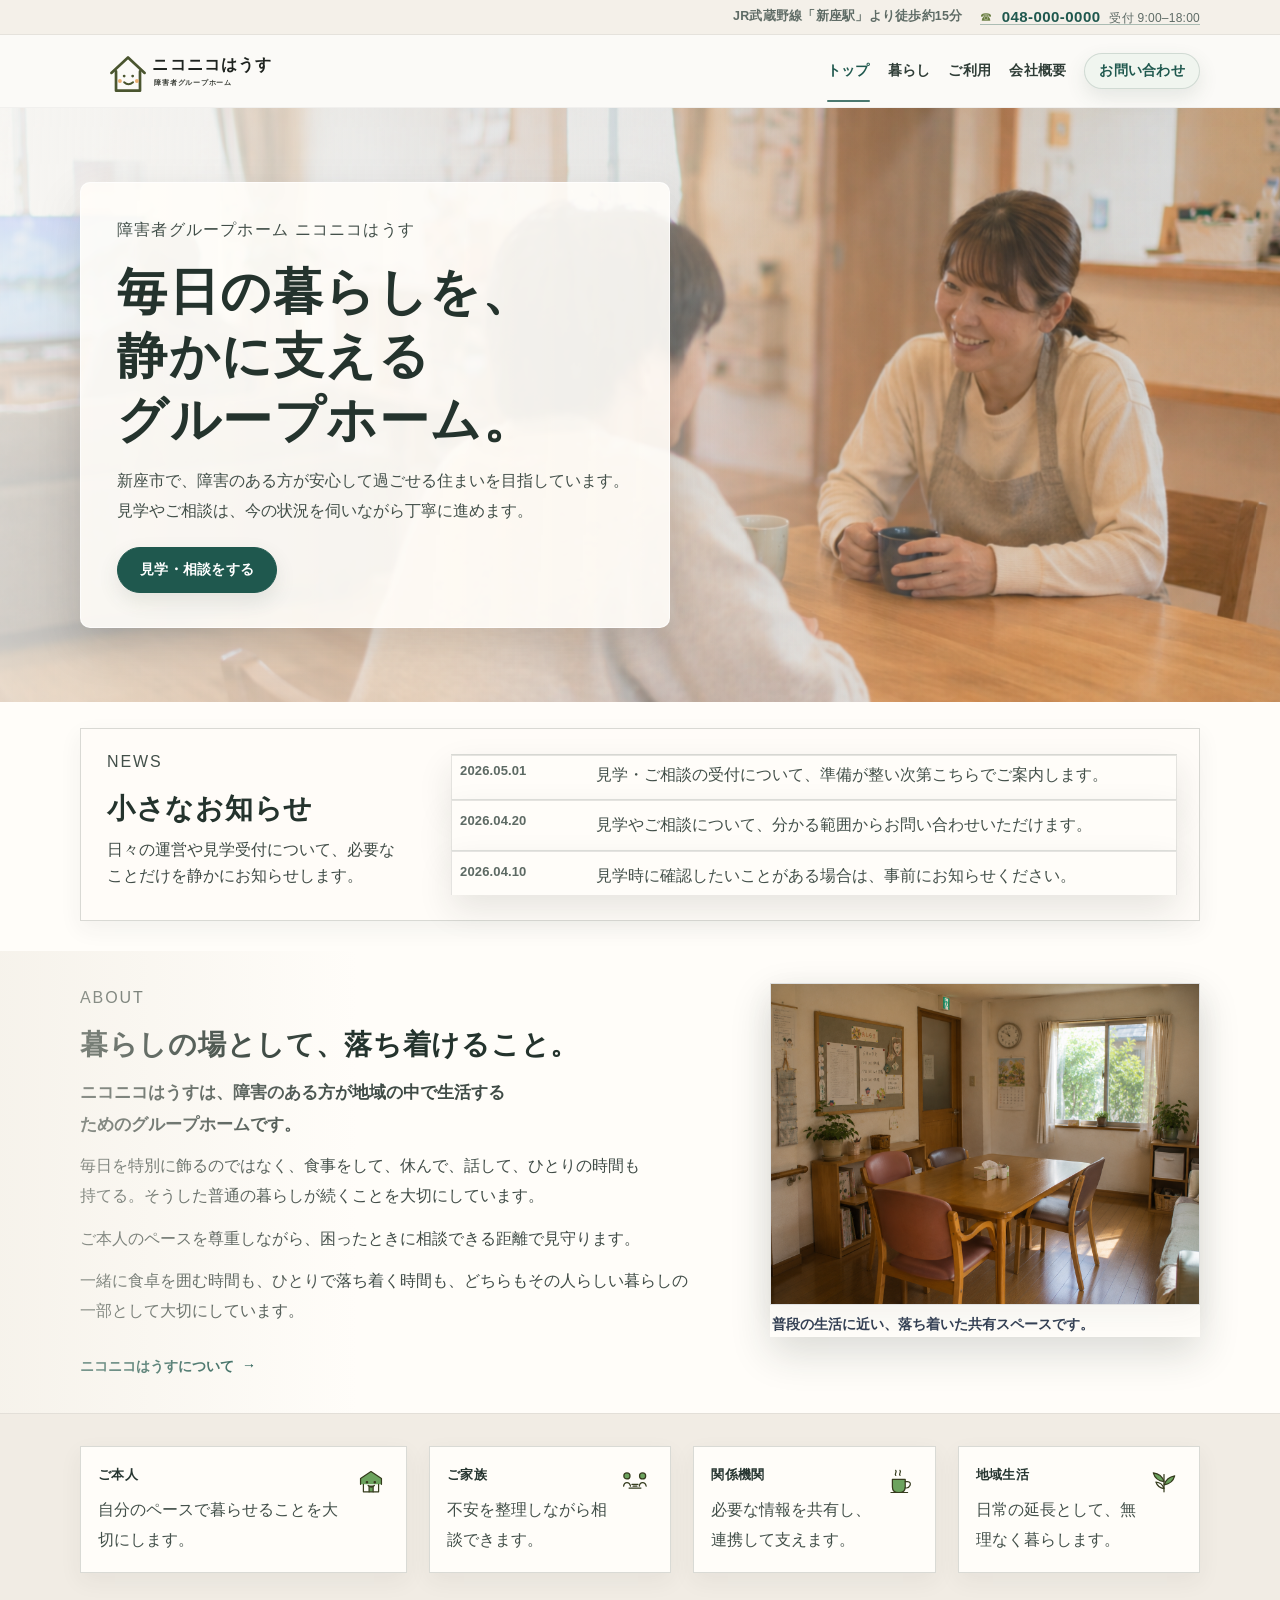
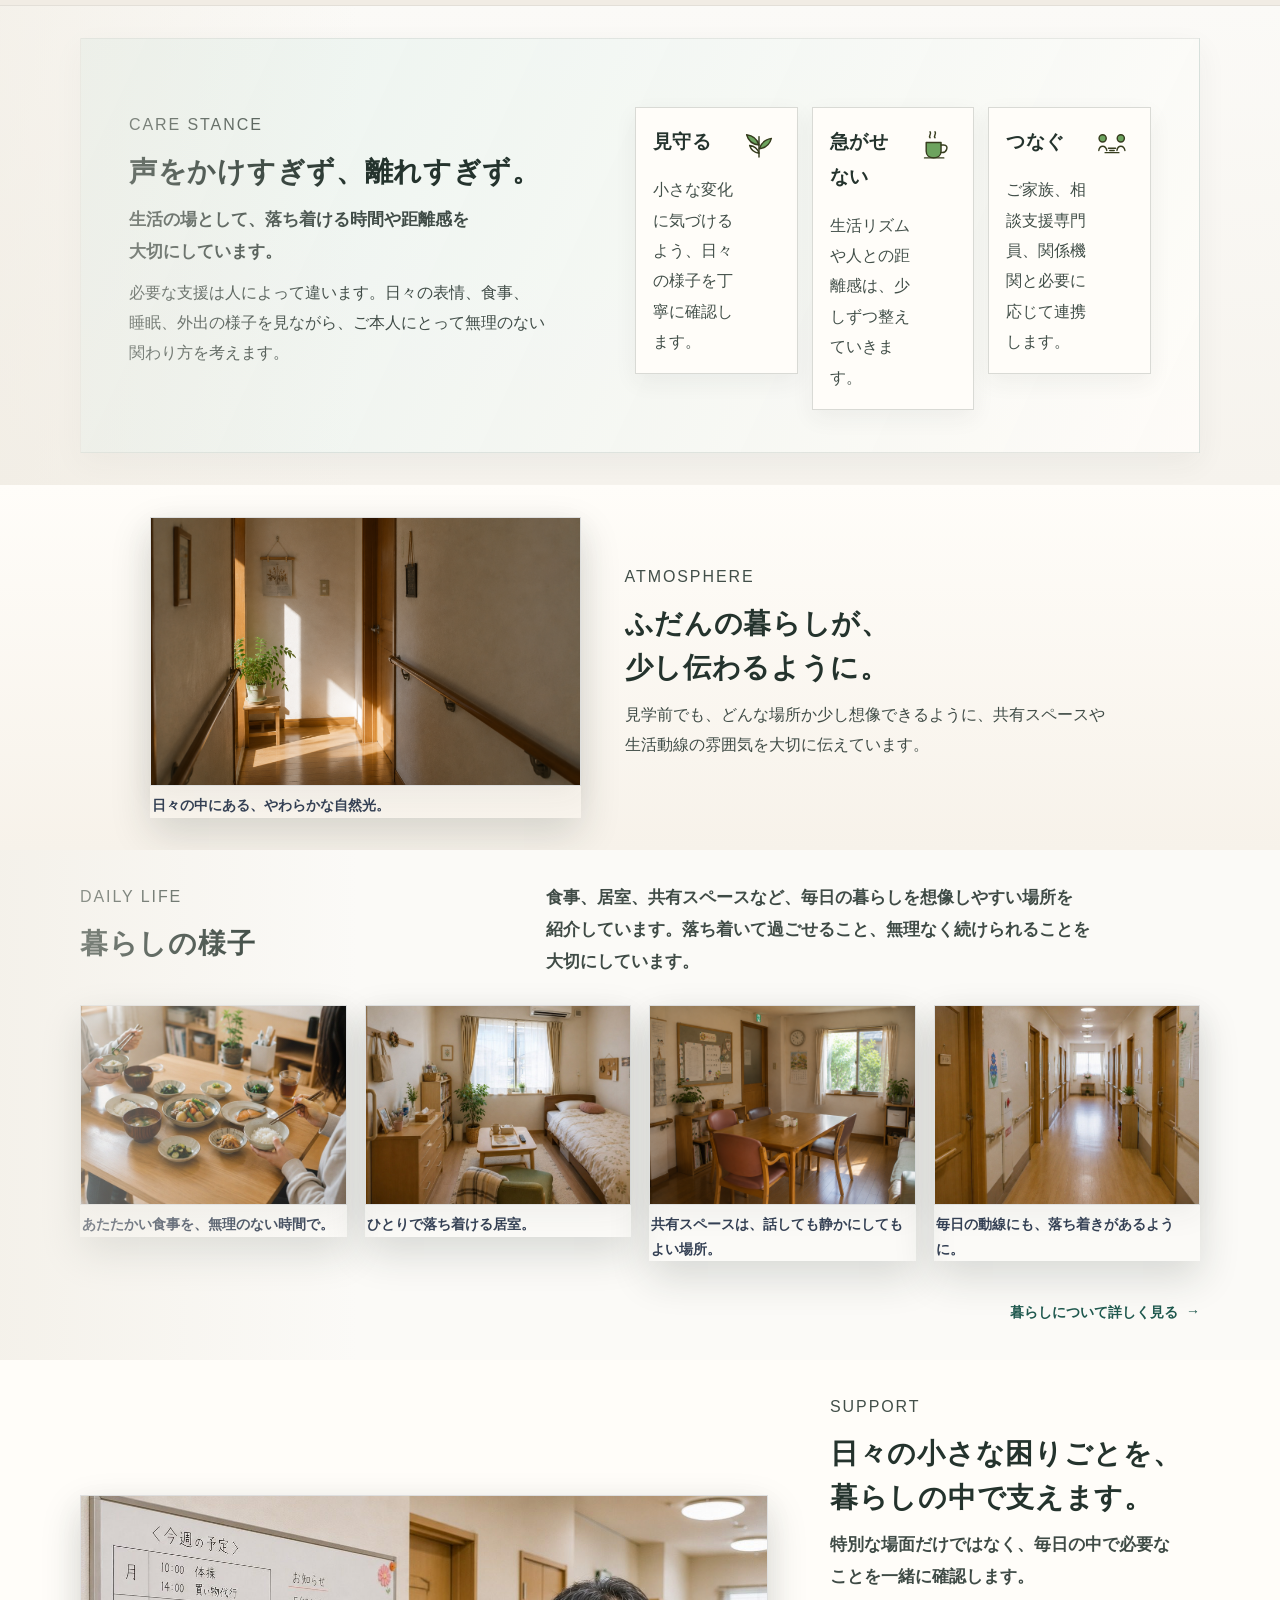
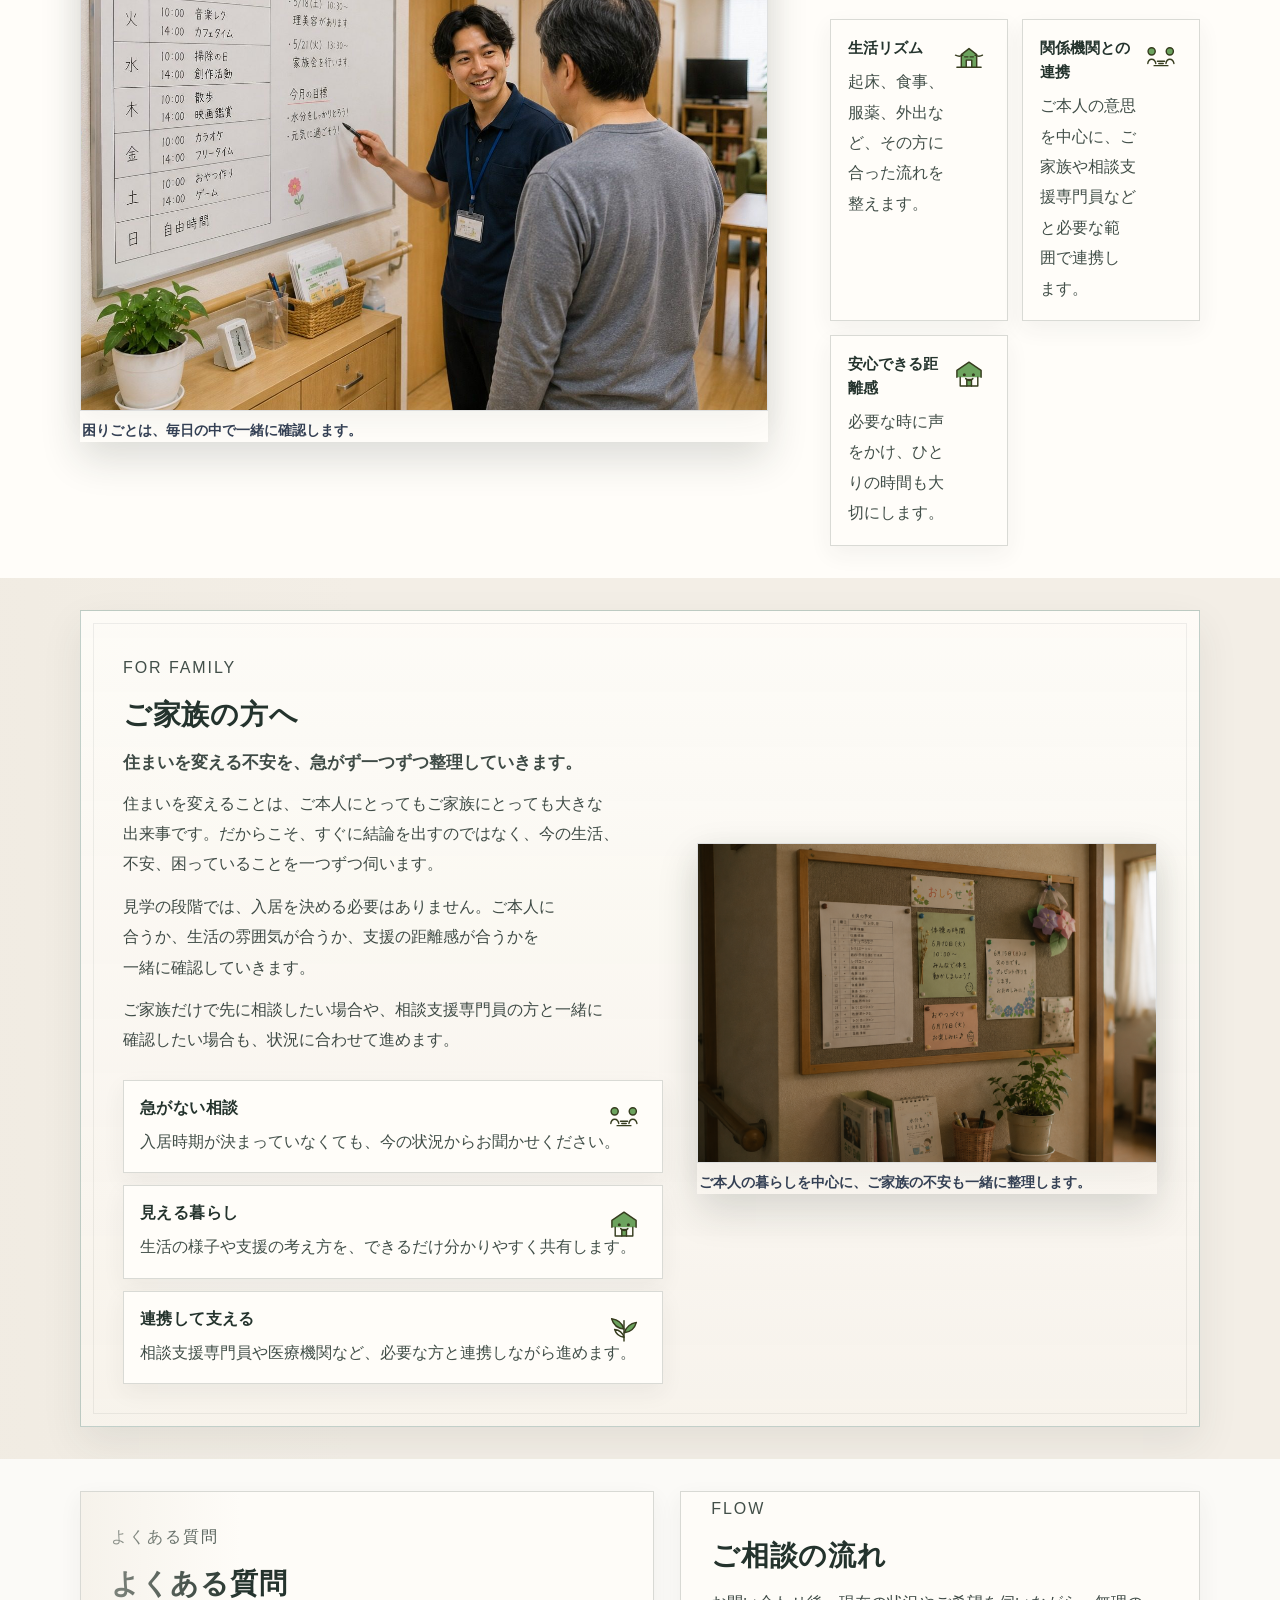
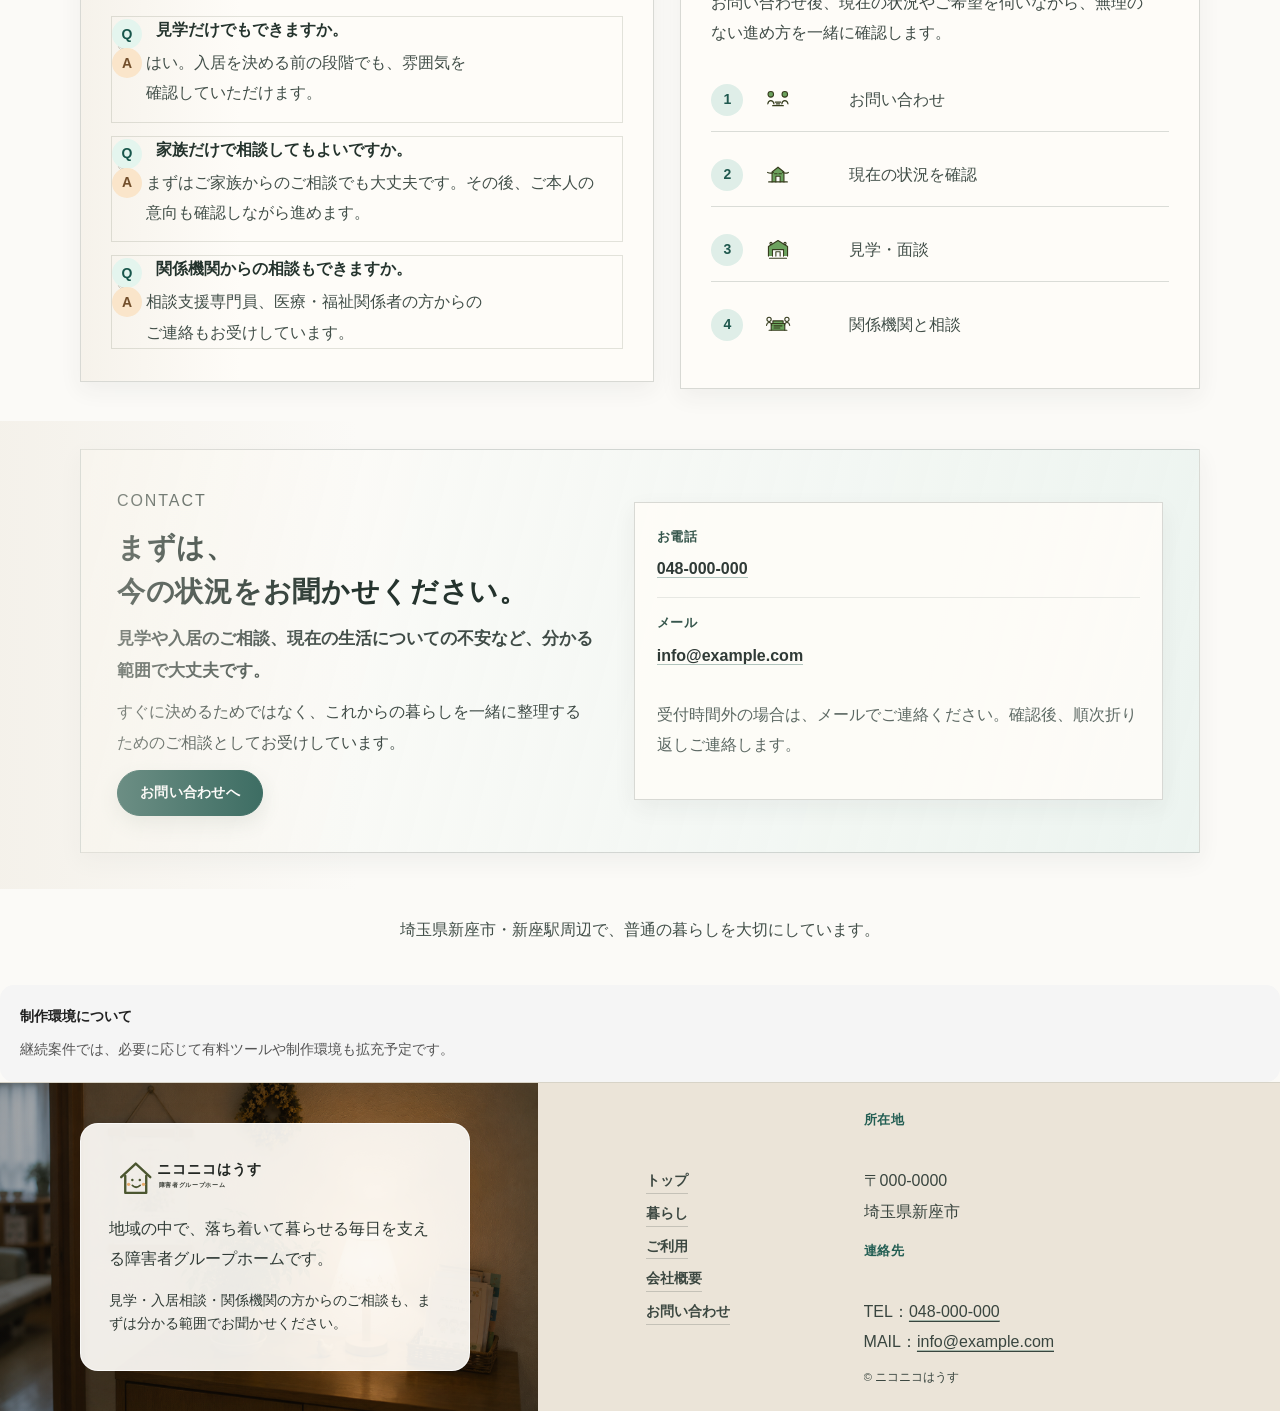
==== commit afb23409: "Add files via upload" ====
--- a/nikoniko/index.html
+++ b/nikoniko/index.html
@@ -16,8 +16,11 @@
 <header class="site-header">
 <div aria-hidden="true" class="header-topline">
 <div class="container header-topline-inner">
-<span>障害者グループホーム</span>
-<span>見学・ご相談は、状況を伺いながら丁寧に対応します。</span>
+<span class="header-access-mini">JR武蔵野線「新座駅」より徒歩約15分</span>
+<a class="header-tel-mini" href="tel:0480000000" aria-label="電話をかける 048-000-0000">
+  <span class="header-tel-number">048-000-0000</span>
+  <span class="header-tel-hours">受付 9:00–18:00</span>
+</a>
 </div>
 </div>
 <div class="container header-inner">
--- a/nikoniko/assets/css/style.css
+++ b/nikoniko/assets/css/style.css
@@ -10672,3 +10672,486 @@
   transform:translateY(-1px);
 }
 /* === /PORTFOLIO NOTE EMPHASIS 2026-05-11 === */
+
+
+/* =========================================================
+   NIKONIKO SP CONTACT / MAP REPAIR 2026-05-11
+   対象：ニコニコはうす本体のみ。
+   目的：
+   - SPで英字ラベル（Consultation等）が縦割れするのを防ぐ
+   - お問い合わせページの写真が縦長に崩れるのを防ぐ
+   - GoogleMap iframeがSPで横幅・高さ崩れするのを防ぐ
+   変更しない：ポートフォリオページ、PCレイアウト、主要構成。
+========================================================= */
+
+/* 英字ラベルの縦割れ・1文字折り返し防止 */
+.nikoniko-page .eyebrow,
+.nikoniko-page .sub-label,
+.nikoniko-page .section-en,
+body:not(.portfolio-admin-page) .eyebrow,
+body:not(.portfolio-admin-page) .sub-label,
+body:not(.portfolio-admin-page) .section-en{
+  writing-mode:horizontal-tb !important;
+  white-space:nowrap !important;
+  word-break:normal !important;
+  overflow-wrap:normal !important;
+  text-wrap:nowrap !important;
+  max-width:100% !important;
+}
+
+/* SPで長い見出し・本文が極端に細く折れないようにする */
+@media(max-width:760px){
+  body:not(.portfolio-admin-page) .section-title,
+  body:not(.portfolio-admin-page) .section-lead,
+  body:not(.portfolio-admin-page) .section-text,
+  body:not(.portfolio-admin-page) .sub-hero h1,
+  body:not(.portfolio-admin-page) .sub-hero p{
+    max-width:100% !important;
+    word-break:normal !important;
+    overflow-wrap:break-word !important;
+  }
+
+  /* お問い合わせページ：Consultation周辺を1カラムで自然に並べる */
+  body:not(.portfolio-admin-page) .contact-page-layout{
+    display:grid !important;
+    grid-template-columns:1fr !important;
+    gap:18px !important;
+    align-items:start !important;
+  }
+
+  body:not(.portfolio-admin-page) .contact-page-layout > *{
+    min-width:0 !important;
+  }
+
+  /* お問い合わせページ：右側写真がSPで縦長に見えすぎるのを防ぐ */
+  body:not(.portfolio-admin-page) .contact-page-layout > figure.photo-soft{
+    width:100% !important;
+    max-width:100% !important;
+    margin:10px 0 0 !important;
+  }
+
+  body:not(.portfolio-admin-page) .contact-page-layout > figure.photo-soft img{
+    width:100% !important;
+    height:auto !important;
+    max-height:220px !important;
+    aspect-ratio:16 / 9 !important;
+    object-fit:cover !important;
+    object-position:center center !important;
+  }
+
+  body:not(.portfolio-admin-page) .contact-box,
+  body:not(.portfolio-admin-page) .contact-box.wide{
+    max-width:100% !important;
+    width:100% !important;
+    box-sizing:border-box !important;
+  }
+
+  body:not(.portfolio-admin-page) .contact-inline-form-link,
+  body:not(.portfolio-admin-page) .contact-form-jump{
+    max-width:100% !important;
+    box-sizing:border-box !important;
+    white-space:normal !important;
+    text-align:center !important;
+  }
+
+  /* 会社ページ GoogleMap：SPで横幅・高さが崩れないように固定 */
+  body:not(.portfolio-admin-page) .access-card{
+    display:grid !important;
+    grid-template-columns:1fr !important;
+    gap:16px !important;
+    overflow:hidden !important;
+  }
+
+  body:not(.portfolio-admin-page) .access-map{
+    width:100% !important;
+    max-width:100% !important;
+    overflow:hidden !important;
+    border-radius:14px !important;
+    aspect-ratio:4 / 3 !important;
+    min-height:220px !important;
+    background:#eee !important;
+  }
+
+  body:not(.portfolio-admin-page) .access-map iframe{
+    display:block !important;
+    width:100% !important;
+    max-width:100% !important;
+    height:100% !important;
+    min-height:220px !important;
+    border:0 !important;
+  }
+}
+
+@media(max-width:420px){
+  body:not(.portfolio-admin-page) .access-map{
+    aspect-ratio:1 / 1 !important;
+    min-height:210px !important;
+  }
+
+  body:not(.portfolio-admin-page) .access-map iframe{
+    min-height:210px !important;
+  }
+
+  body:not(.portfolio-admin-page) .contact-page-layout > figure.photo-soft img{
+    max-height:190px !important;
+  }
+}
+/* === /NIKONIKO SP CONTACT / MAP REPAIR 2026-05-11 === */
+
+
+/* =========================================================
+   NIKONIKO SP MAP TEXT / FOOTER REPAIR 2026-05-11
+   対象：ニコニコはうす本体のSP表示のみ。
+   目的：
+   - アクセス欄の地図上テキストがSPで崩れるのを防ぐ
+   - SPフッターを読みやすい縦積み配置へ整理
+   変更しない：PC表示、ポートフォリオページ、フッター文言。
+========================================================= */
+
+@media(max-width:760px){
+  /* アクセス欄：テキストと地図を確実に縦積みにし、文字が細く折れないようにする */
+  body:not(.portfolio-admin-page) .access-card{
+    grid-template-columns:1fr !important;
+    padding:18px !important;
+    gap:16px !important;
+    align-items:start !important;
+  }
+
+  body:not(.portfolio-admin-page) .access-text{
+    width:100% !important;
+    min-width:0 !important;
+    justify-content:flex-start !important;
+  }
+
+  body:not(.portfolio-admin-page) .access-lead{
+    font-size:14.5px !important;
+    line-height:1.85 !important;
+    letter-spacing:0 !important;
+    word-break:normal !important;
+    overflow-wrap:break-word !important;
+    text-wrap:auto !important;
+    max-width:100% !important;
+  }
+
+  body:not(.portfolio-admin-page) .access-note{
+    font-size:12px !important;
+    line-height:1.75 !important;
+    word-break:normal !important;
+    overflow-wrap:break-word !important;
+    max-width:100% !important;
+  }
+
+  body:not(.portfolio-admin-page) .access-lead br{
+    display:none !important;
+  }
+
+  /* SPフッター：写真背景や白BOXの重なりを弱め、情報を縦に読みやすく整理 */
+  body:not(.portfolio-admin-page) .site-footer{
+    padding:26px 0 92px !important;
+    background:#ece6dc !important;
+    overflow:hidden !important;
+  }
+
+  body:not(.portfolio-admin-page) .site-footer::before{
+    width:100% !important;
+    height:118px !important;
+    top:0 !important;
+    bottom:auto !important;
+    left:0 !important;
+    opacity:.36 !important;
+    background:
+      linear-gradient(180deg,rgba(236,230,220,.24),rgba(236,230,220,.92)),
+      url('../img/night_footer_02.jpg') center/cover no-repeat !important;
+  }
+
+  body:not(.portfolio-admin-page) .footer-main{
+    position:relative !important;
+    z-index:1 !important;
+    display:grid !important;
+    grid-template-columns:1fr !important;
+    gap:18px !important;
+    padding-top:92px !important;
+    padding-bottom:18px !important;
+  }
+
+  body:not(.portfolio-admin-page) .footer-about{
+    margin:0 !important;
+    transform:none !important;
+    padding:18px 18px !important;
+    border-radius:14px !important;
+    background:rgba(255,253,249,.86) !important;
+    box-shadow:0 8px 22px rgba(47,58,54,.08) !important;
+  }
+
+  body:not(.portfolio-admin-page) .footer-links,
+  body:not(.portfolio-admin-page) .footer-info{
+    width:100% !important;
+    padding:0 !important;
+    margin:0 !important;
+    background:transparent !important;
+    box-shadow:none !important;
+    border:0 !important;
+  }
+
+  body:not(.portfolio-admin-page) .footer-links{
+    display:grid !important;
+    grid-template-columns:1fr 1fr !important;
+    gap:8px 14px !important;
+  }
+
+  body:not(.portfolio-admin-page) .footer-links a{
+    display:block !important;
+    padding:7px 0 !important;
+    line-height:1.5 !important;
+  }
+
+  body:not(.portfolio-admin-page) .footer-info p,
+  body:not(.portfolio-admin-page) .footer-about p{
+    line-height:1.75 !important;
+    margin-bottom:8px !important;
+  }
+
+  body:not(.portfolio-admin-page) .footer-bottom{
+    display:flex !important;
+    flex-direction:column !important;
+    align-items:flex-start !important;
+    gap:6px !important;
+    margin-top:14px !important;
+    padding-top:14px !important;
+  }
+}
+
+@media(max-width:420px){
+  body:not(.portfolio-admin-page) .access-card{
+    padding:16px !important;
+  }
+
+  body:not(.portfolio-admin-page) .access-lead{
+    font-size:14px !important;
+    line-height:1.8 !important;
+  }
+
+  body:not(.portfolio-admin-page) .footer-links{
+    grid-template-columns:1fr !important;
+    gap:2px !important;
+  }
+
+  body:not(.portfolio-admin-page) .site-footer{
+    padding-bottom:96px !important;
+  }
+}
+/* === /NIKONIKO SP MAP TEXT / FOOTER REPAIR 2026-05-11 === */
+
+
+
+
+
+
+
+
+
+
+/* =========================================================
+   NIKONIKO HEADER TOPINFO 2026-05-11
+   対象：ニコニコはうす本体ヘッダーのみ。
+   目的：電話番号＋受付時間を、広告感ではなく補助情報として自然に見せる。
+========================================================= */
+
+body:not(.portfolio-admin-page) .header-topline{
+  display:block !important;
+}
+
+body:not(.portfolio-admin-page) .header-topline-inner{
+  min-height:34px !important;
+  display:flex !important;
+  align-items:center !important;
+  justify-content:flex-end !important;
+  gap:18px !important;
+  color:#55615c !important;
+}
+
+body:not(.portfolio-admin-page) .header-access-mini{
+  font-size:12.5px !important;
+  line-height:1.4 !important;
+  white-space:nowrap !important;
+  color:#5e6b65 !important;
+}
+
+body:not(.portfolio-admin-page) .header-tel-mini{
+  display:inline-flex !important;
+  align-items:baseline !important;
+  gap:9px !important;
+  color:#36564c !important;
+  text-decoration:none !important;
+  white-space:nowrap !important;
+  line-height:1 !important;
+}
+
+body:not(.portfolio-admin-page) .header-tel-mini::before{
+  content:"☎";
+  font-size:12px !important;
+  color:#6b7f43 !important;
+  transform:translateY(-1px);
+}
+
+body:not(.portfolio-admin-page) .header-tel-number{
+  font-size:15px !important;
+  font-weight:700 !important;
+  letter-spacing:.03em !important;
+}
+
+body:not(.portfolio-admin-page) .header-tel-hours{
+  font-size:12px !important;
+  color:#5f6c67 !important;
+}
+
+@media(max-width:760px){
+  body:not(.portfolio-admin-page) .header-topline{
+    display:block !important;
+  }
+
+  body:not(.portfolio-admin-page) .header-topline-inner{
+    min-height:auto !important;
+    justify-content:center !important;
+    gap:8px !important;
+    flex-wrap:wrap !important;
+    padding:7px 0 6px !important;
+  }
+
+  body:not(.portfolio-admin-page) .header-access-mini{
+    width:100% !important;
+    text-align:center !important;
+    font-size:11.5px !important;
+  }
+
+  body:not(.portfolio-admin-page) .header-tel-mini{
+    justify-content:center !important;
+  }
+
+  body:not(.portfolio-admin-page) .header-tel-number{
+    font-size:14px !important;
+  }
+
+  body:not(.portfolio-admin-page) .header-tel-hours{
+    font-size:11.5px !important;
+  }
+}
+
+@media(max-width:420px){
+  body:not(.portfolio-admin-page) .header-access-mini{
+    font-size:11px !important;
+  }
+
+  body:not(.portfolio-admin-page) .header-tel-number{
+    font-size:13.5px !important;
+  }
+
+  body:not(.portfolio-admin-page) .header-tel-hours{
+    font-size:11px !important;
+  }
+}
+/* === /NIKONIKO HEADER TOPINFO 2026-05-11 === */
+
+
+/* =========================================================
+   NIKONIKO SP BOX OVERFLOW REPAIR 2026-05-11
+   対象：ニコニコはうす本体のSP表示のみ。
+   目的：
+   - 会社概要ページのアクセス白ボックスからテキストがはみ出す問題を修正
+   - 同様に白ボックス・カード内で長いテキストがはみ出す箇所を予防
+   変更しない：PC表示、ポートフォリオページ、文言、主要レイアウト。
+========================================================= */
+
+@media(max-width:760px){
+  /* SPではカード内の横幅計算を安定させる */
+  body:not(.portfolio-admin-page) .access-card,
+  body:not(.portfolio-admin-page) .access-card *,
+  body:not(.portfolio-admin-page) .contact-box,
+  body:not(.portfolio-admin-page) .contact-box *,
+  body:not(.portfolio-admin-page) .contact-panel,
+  body:not(.portfolio-admin-page) .contact-panel *,
+  body:not(.portfolio-admin-page) .message-box,
+  body:not(.portfolio-admin-page) .message-box *,
+  body:not(.portfolio-admin-page) .quiet-callout,
+  body:not(.portfolio-admin-page) .quiet-callout *,
+  body:not(.portfolio-admin-page) .faq-panel,
+  body:not(.portfolio-admin-page) .faq-panel *,
+  body:not(.portfolio-admin-page) .flow-panel,
+  body:not(.portfolio-admin-page) .flow-panel *,
+  body:not(.portfolio-admin-page) .profile-layout,
+  body:not(.portfolio-admin-page) .profile-layout *,
+  body:not(.portfolio-admin-page) .company-grid,
+  body:not(.portfolio-admin-page) .company-grid *{
+    box-sizing:border-box !important;
+    min-width:0 !important;
+    max-width:100% !important;
+  }
+
+  /* アクセス白ボックス：文章と地図が収まるように内側を安定 */
+  body:not(.portfolio-admin-page) .access-card{
+    width:100% !important;
+    overflow:hidden !important;
+    padding:18px !important;
+    grid-template-columns:1fr !important;
+    gap:16px !important;
+  }
+
+  body:not(.portfolio-admin-page) .access-text{
+    width:100% !important;
+    min-width:0 !important;
+  }
+
+  body:not(.portfolio-admin-page) .access-lead,
+  body:not(.portfolio-admin-page) .access-note{
+    max-width:100% !important;
+    width:100% !important;
+    white-space:normal !important;
+    word-break:normal !important;
+    overflow-wrap:break-word !important;
+    text-wrap:auto !important;
+  }
+
+  body:not(.portfolio-admin-page) .access-lead{
+    font-size:14.5px !important;
+    line-height:1.85 !important;
+  }
+
+  body:not(.portfolio-admin-page) .access-note{
+    font-size:12px !important;
+    line-height:1.75 !important;
+  }
+
+  /* 白ボックス系の長文・電話番号・メールアドレスもカード内に収める */
+  body:not(.portfolio-admin-page) .contact-item strong,
+  body:not(.portfolio-admin-page) .contact-item a,
+  body:not(.portfolio-admin-page) .info-list dd,
+  body:not(.portfolio-admin-page) .footer-info p,
+  body:not(.portfolio-admin-page) .footer-about p,
+  body:not(.portfolio-admin-page) .section-text,
+  body:not(.portfolio-admin-page) .section-lead,
+  body:not(.portfolio-admin-page) .faq-answer,
+  body:not(.portfolio-admin-page) .faq-item p{
+    max-width:100% !important;
+    white-space:normal !important;
+    word-break:normal !important;
+    overflow-wrap:break-word !important;
+  }
+
+  /* メールアドレスなど半角長文だけは必要時に折る */
+  body:not(.portfolio-admin-page) a[href^="mailto:"],
+  body:not(.portfolio-admin-page) .contact-item a[href^="mailto:"]{
+    overflow-wrap:anywhere !important;
+  }
+}
+
+@media(max-width:420px){
+  body:not(.portfolio-admin-page) .access-card{
+    padding:16px !important;
+  }
+
+  body:not(.portfolio-admin-page) .access-lead{
+    font-size:14px !important;
+    line-height:1.8 !important;
+  }
+}
+/* === /NIKONIKO SP BOX OVERFLOW REPAIR 2026-05-11 === */
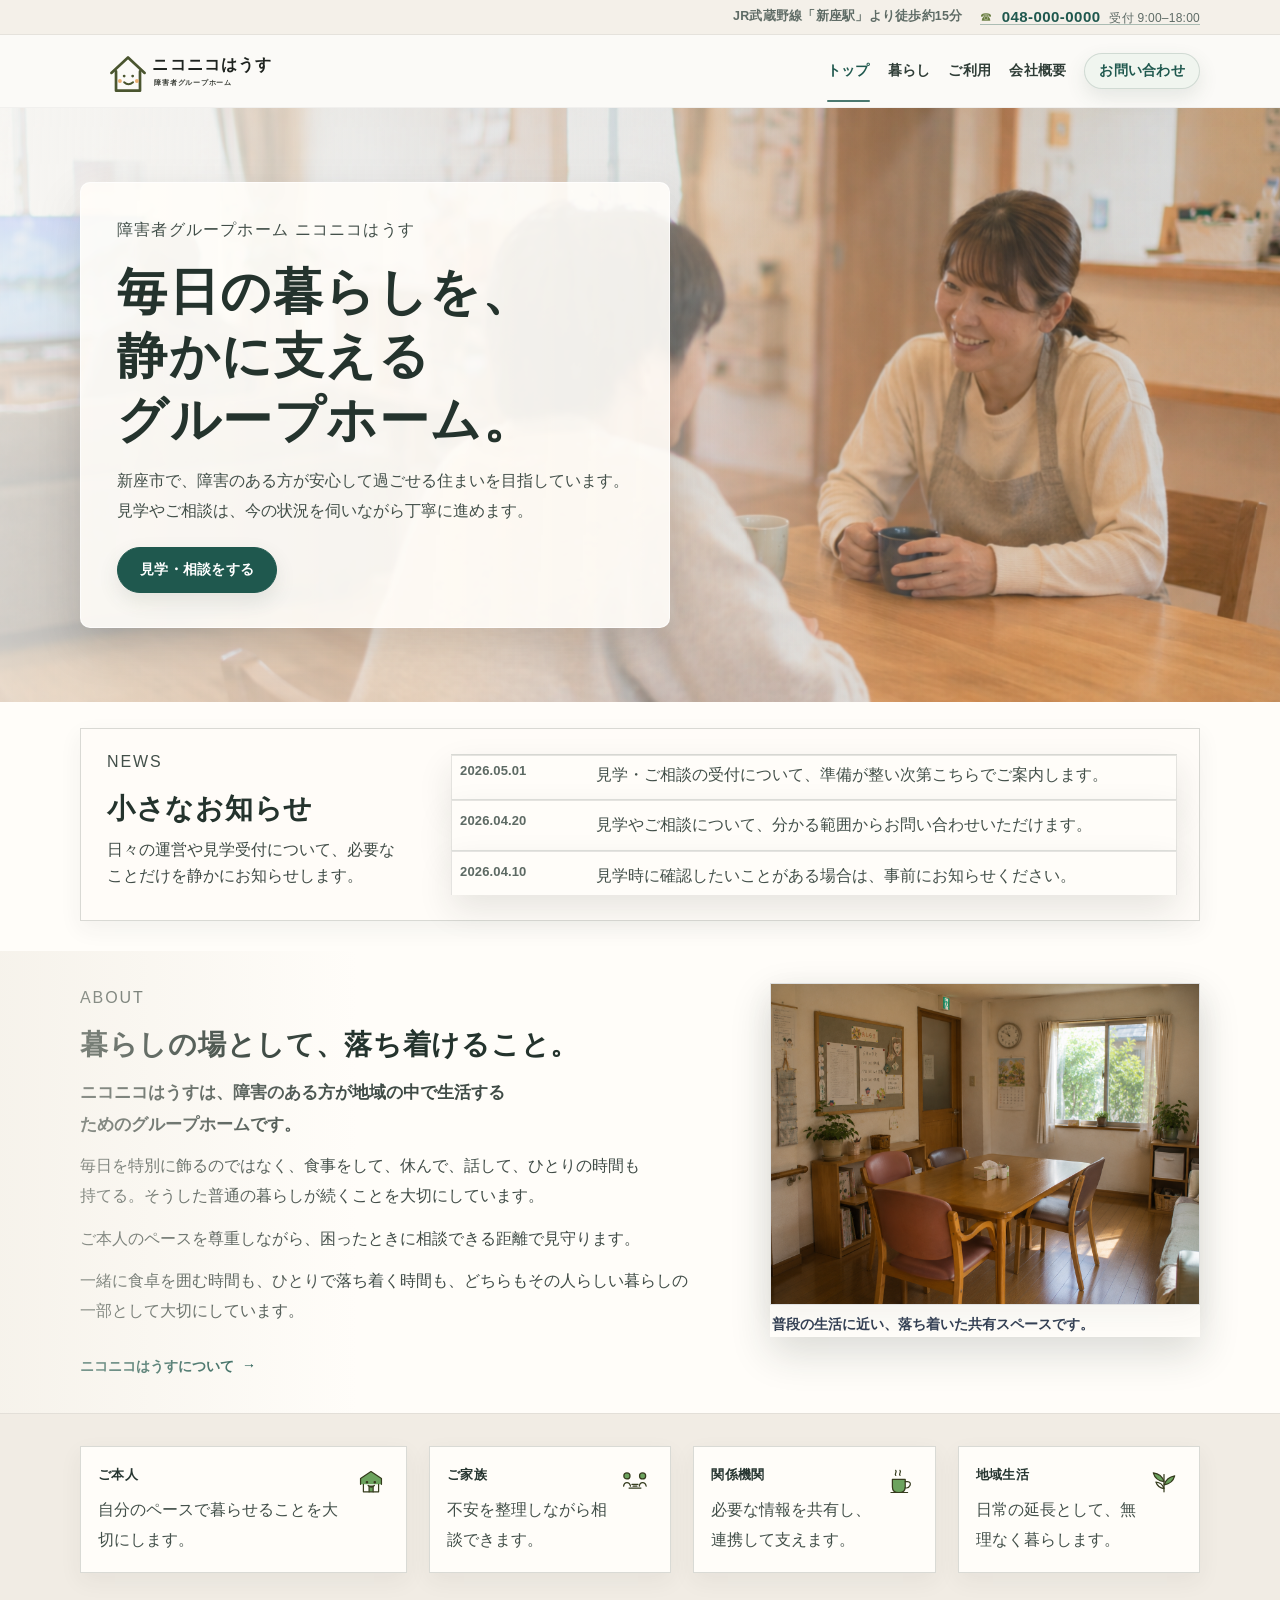
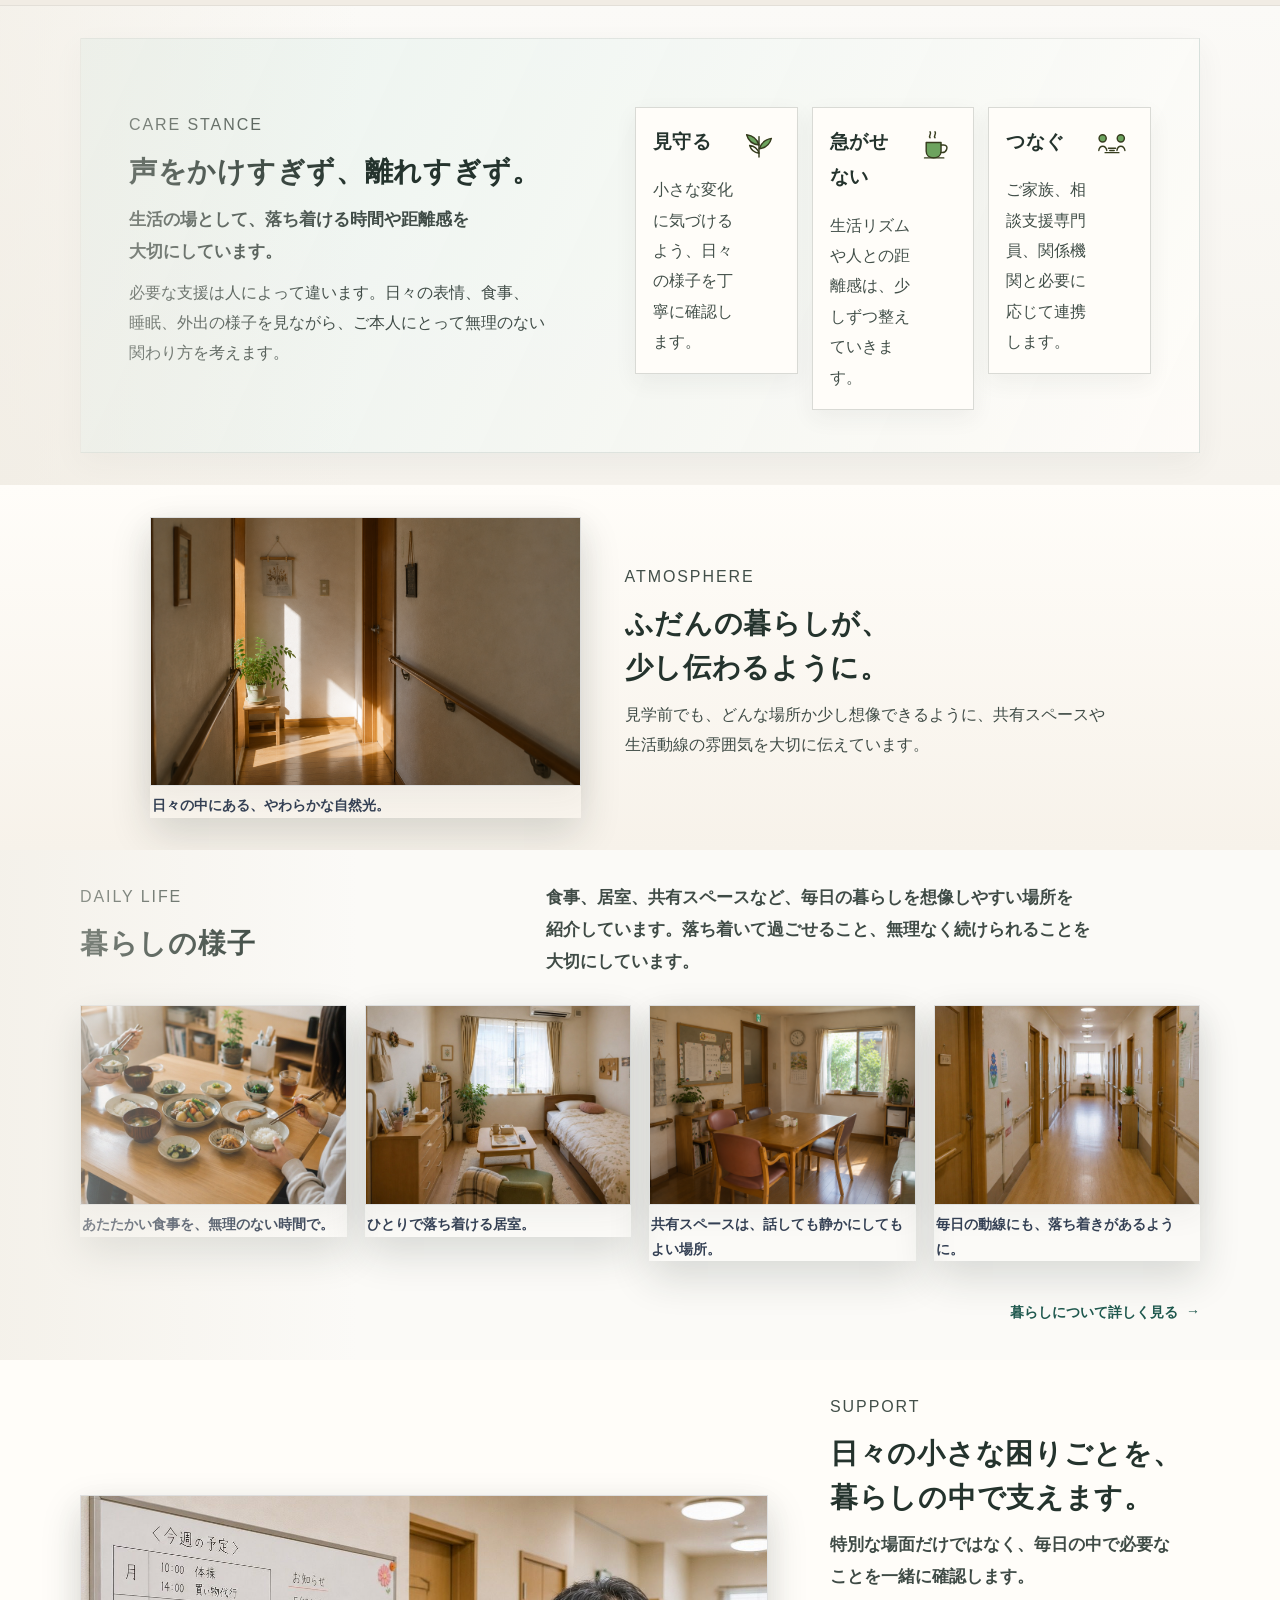
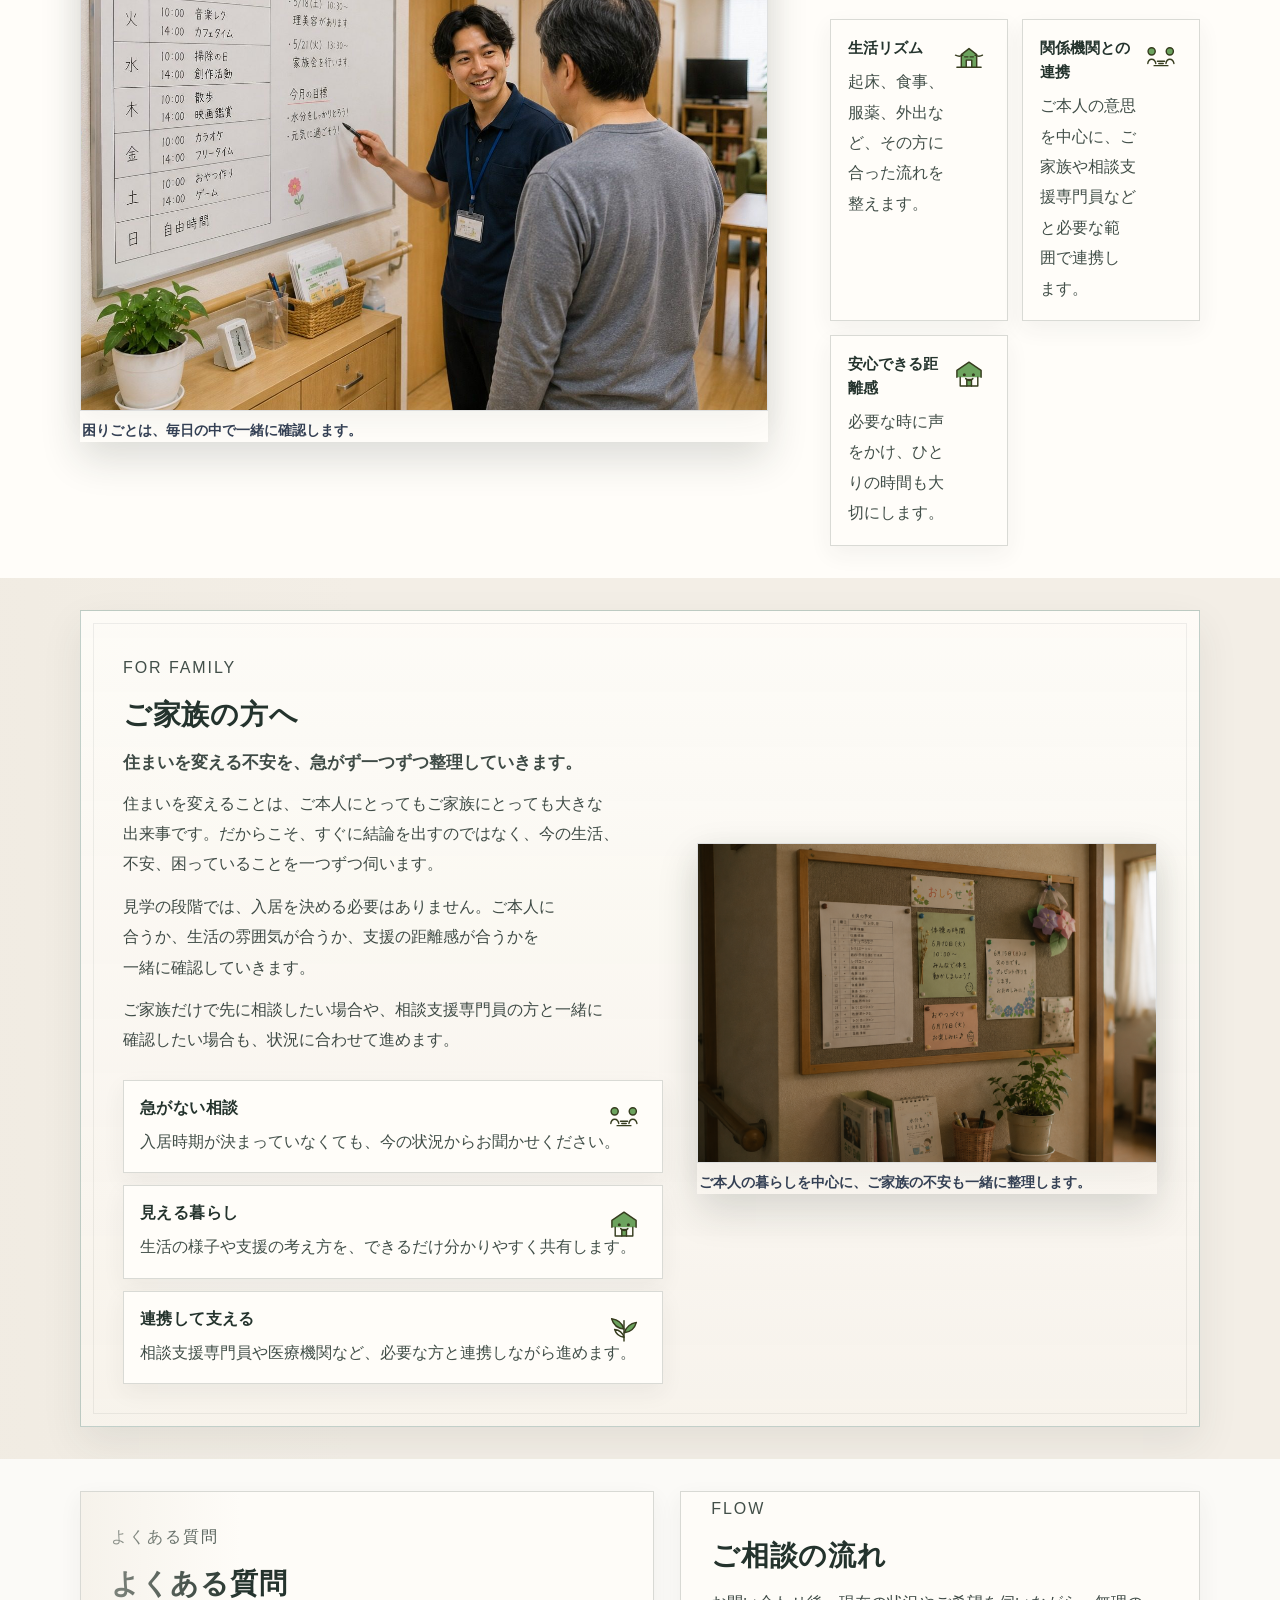
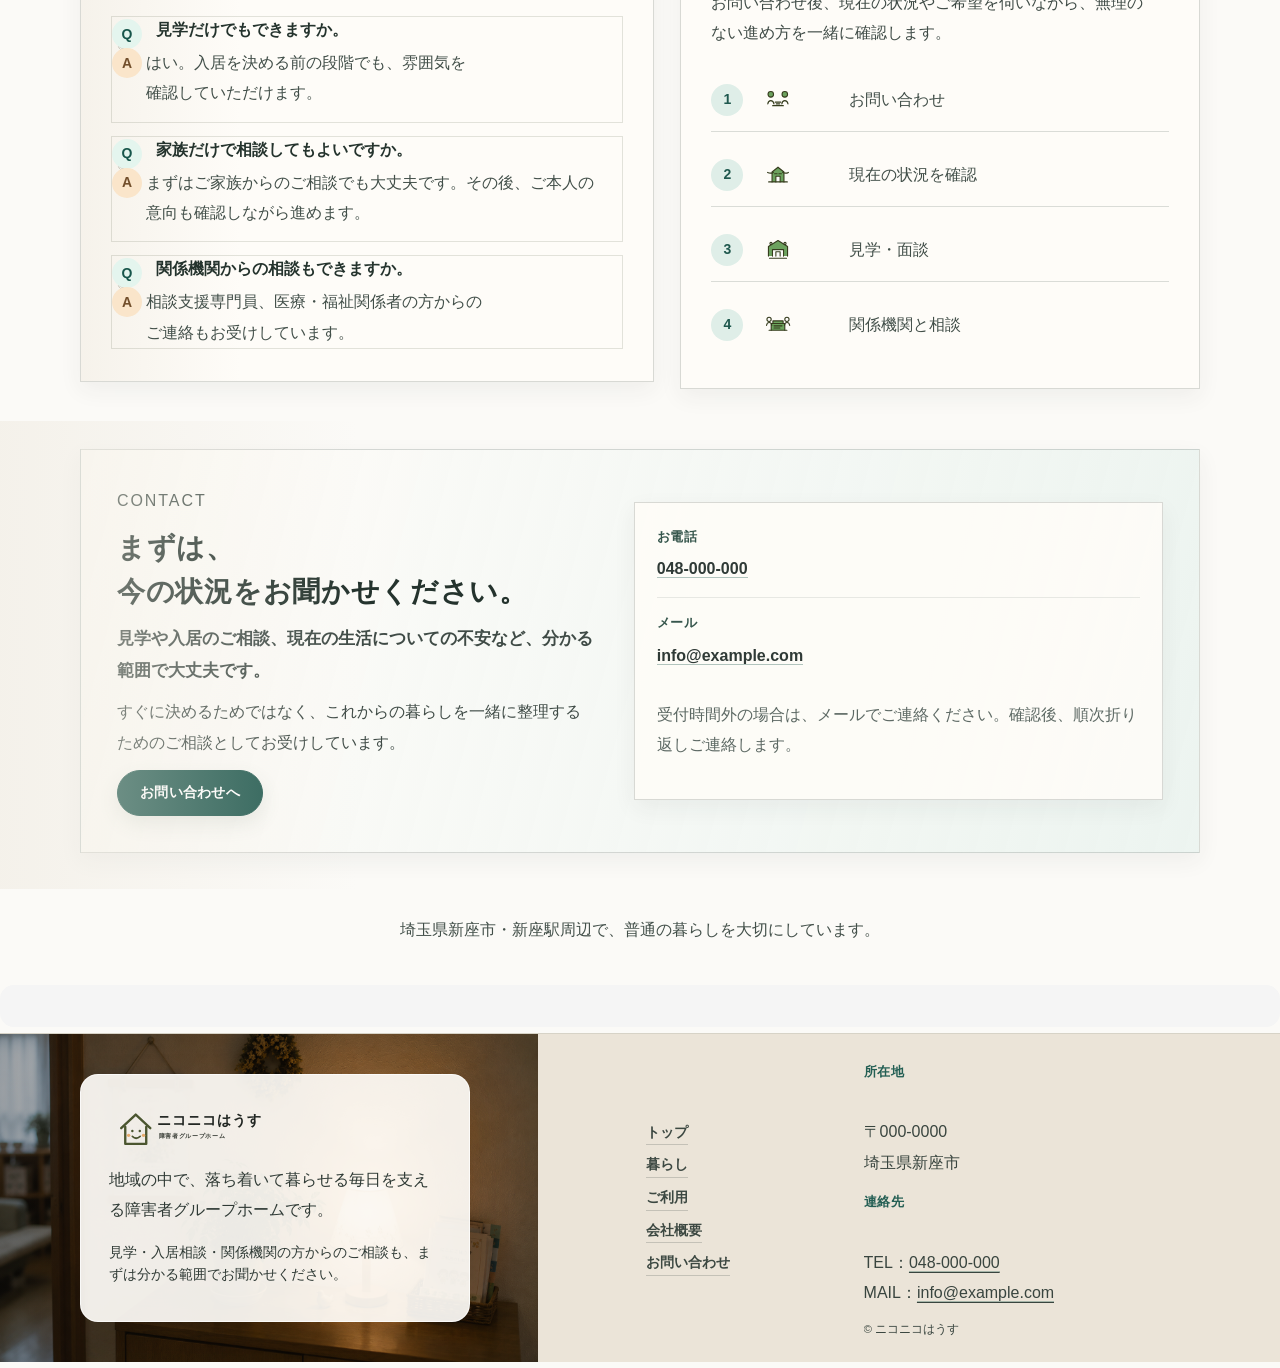
==== commit d8093947: "Add files via upload" ====
--- a/nikoniko/index.html
+++ b/nikoniko/index.html
@@ -225,8 +225,7 @@
 </div>
 
 <div style="margin-top:40px;padding:18px 20px;background:#f5f5f5;border-radius:14px;font-size:0.9rem;line-height:1.9;color:#555;">
-<strong style="display:block;margin-bottom:6px;color:#222;">制作環境について</strong>
-継続案件では、必要に応じて有料ツールや制作環境も拡充予定です。
+<strong style="display:block;margin-bottom:6px;color:#222;">
 </div>
 
 </main>
--- a/nikoniko/assets/css/style.css
+++ b/nikoniko/assets/css/style.css
@@ -11155,3 +11155,34 @@
   }
 }
 /* === /NIKONIKO SP BOX OVERFLOW REPAIR 2026-05-11 === */
+
+
+/* =========================================================
+   NIKONIKO MAP FALLBACK / PORTFOLIO NOTE GUARD 2026-05-11
+   対象：ニコニコはうす本体のみ。
+========================================================= */
+
+body:not(.portfolio-admin-page) .practical-env-block{
+  display:none !important;
+}
+
+.access-map-fallback{
+  margin:10px 0 0 !important;
+  font-size:13px !important;
+  line-height:1.7 !important;
+  text-align:right !important;
+}
+
+.access-map-fallback a{
+  color:#36564c !important;
+  text-decoration:underline !important;
+  text-underline-offset:3px !important;
+}
+
+@media(max-width:760px){
+  .access-map-fallback{
+    text-align:left !important;
+    font-size:13px !important;
+  }
+}
+/* === /NIKONIKO MAP FALLBACK / PORTFOLIO NOTE GUARD 2026-05-11 === */
